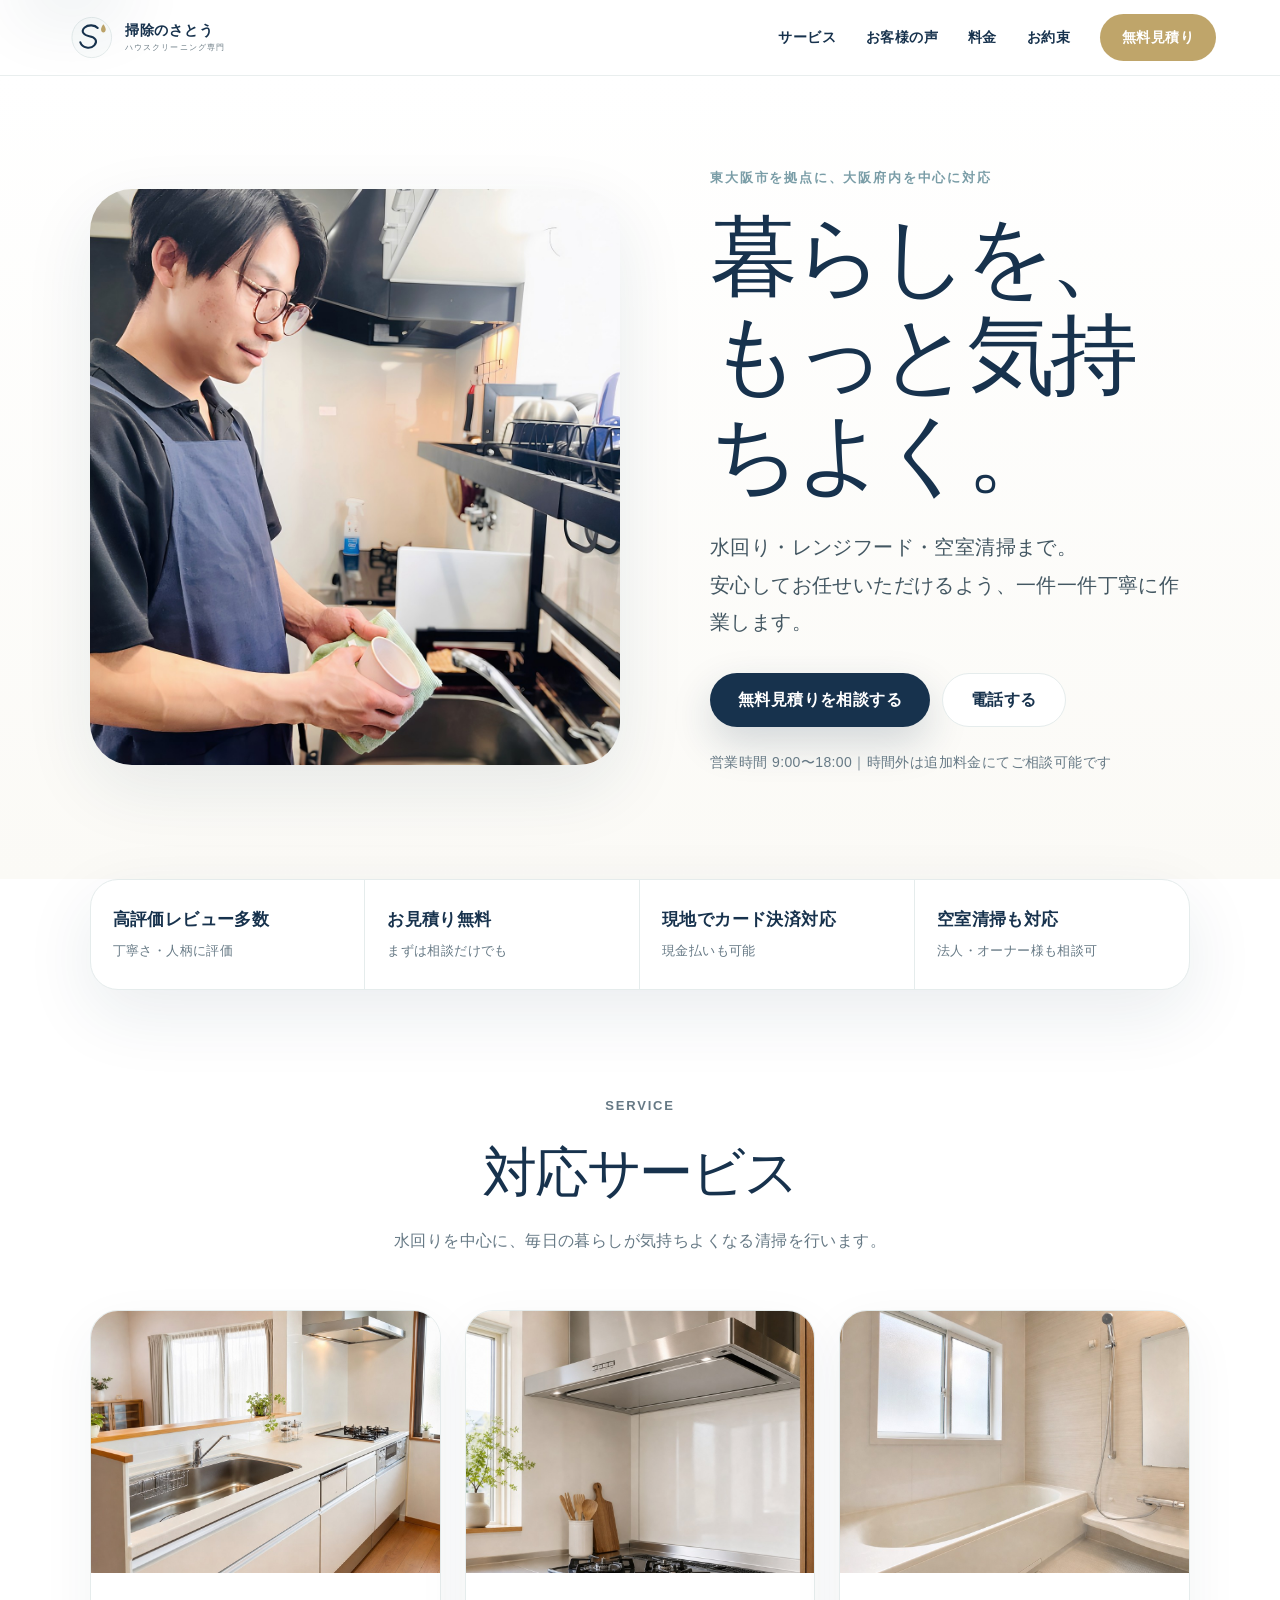
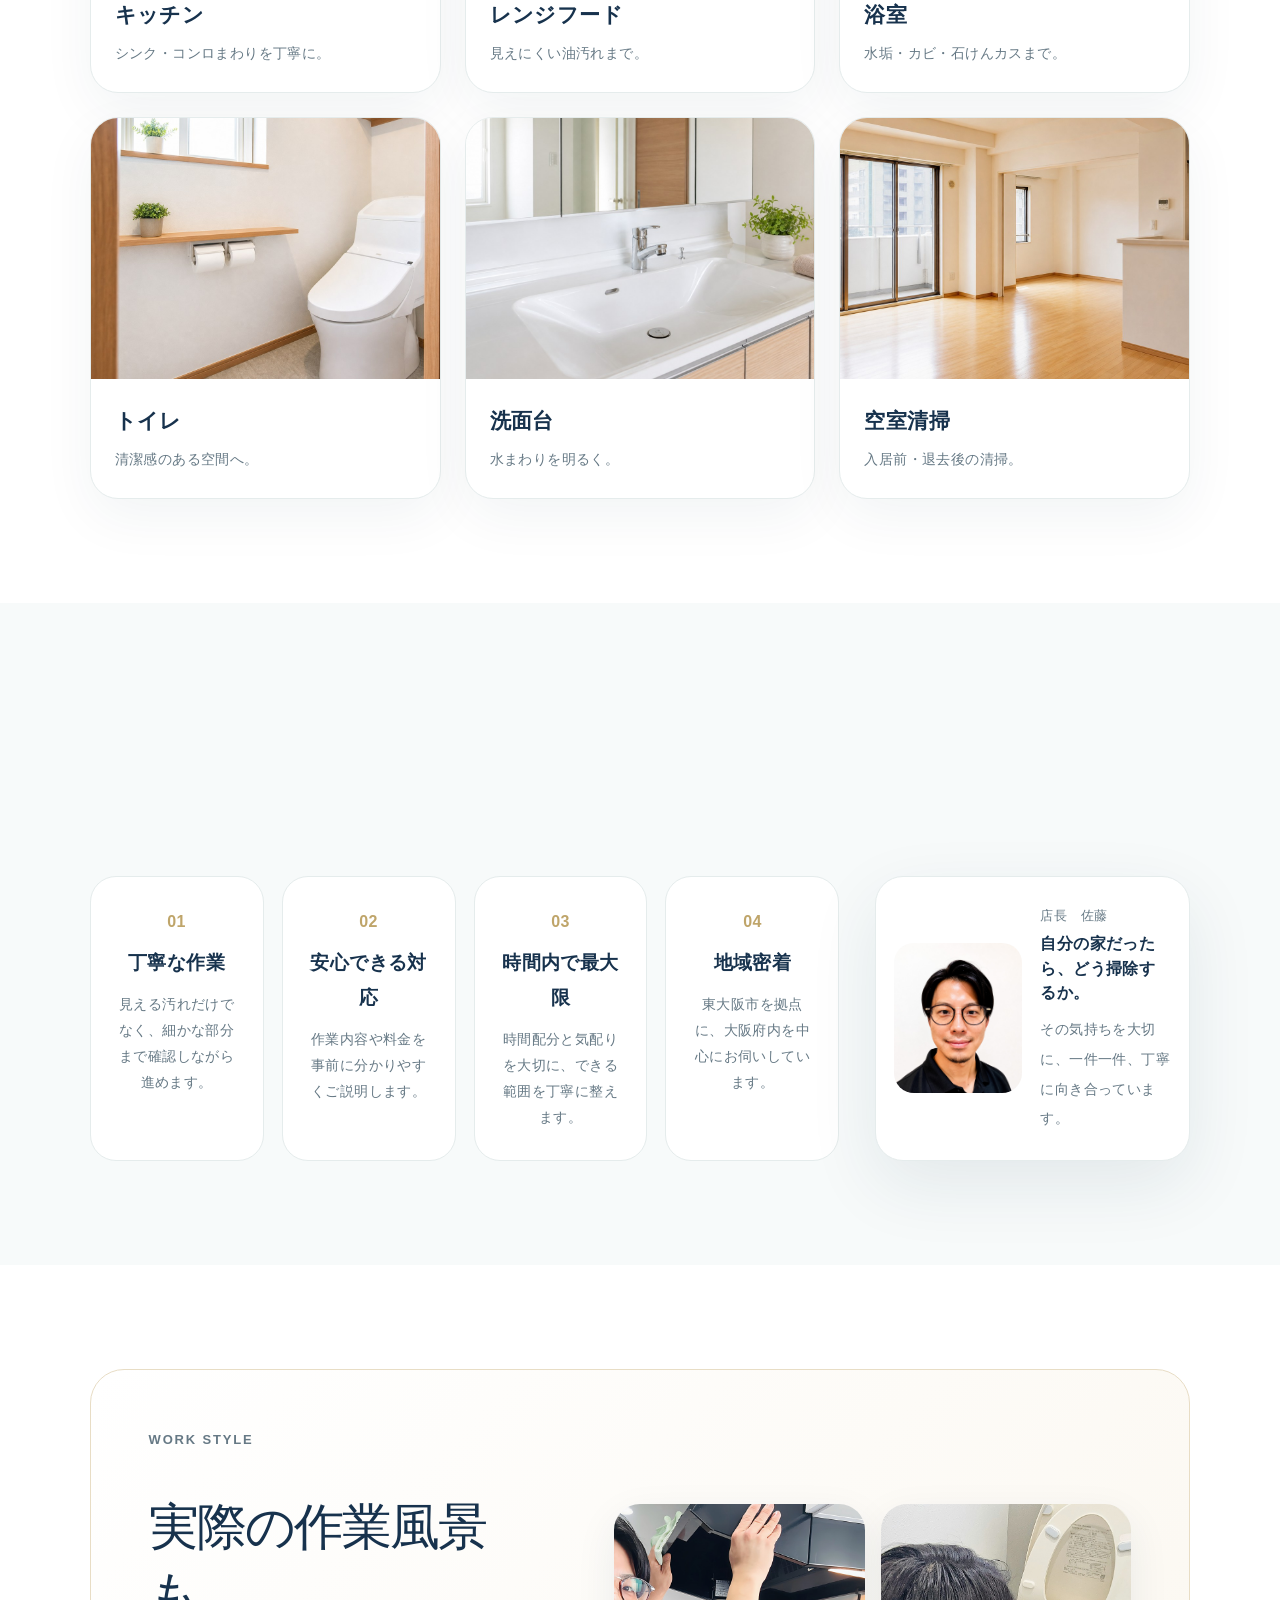
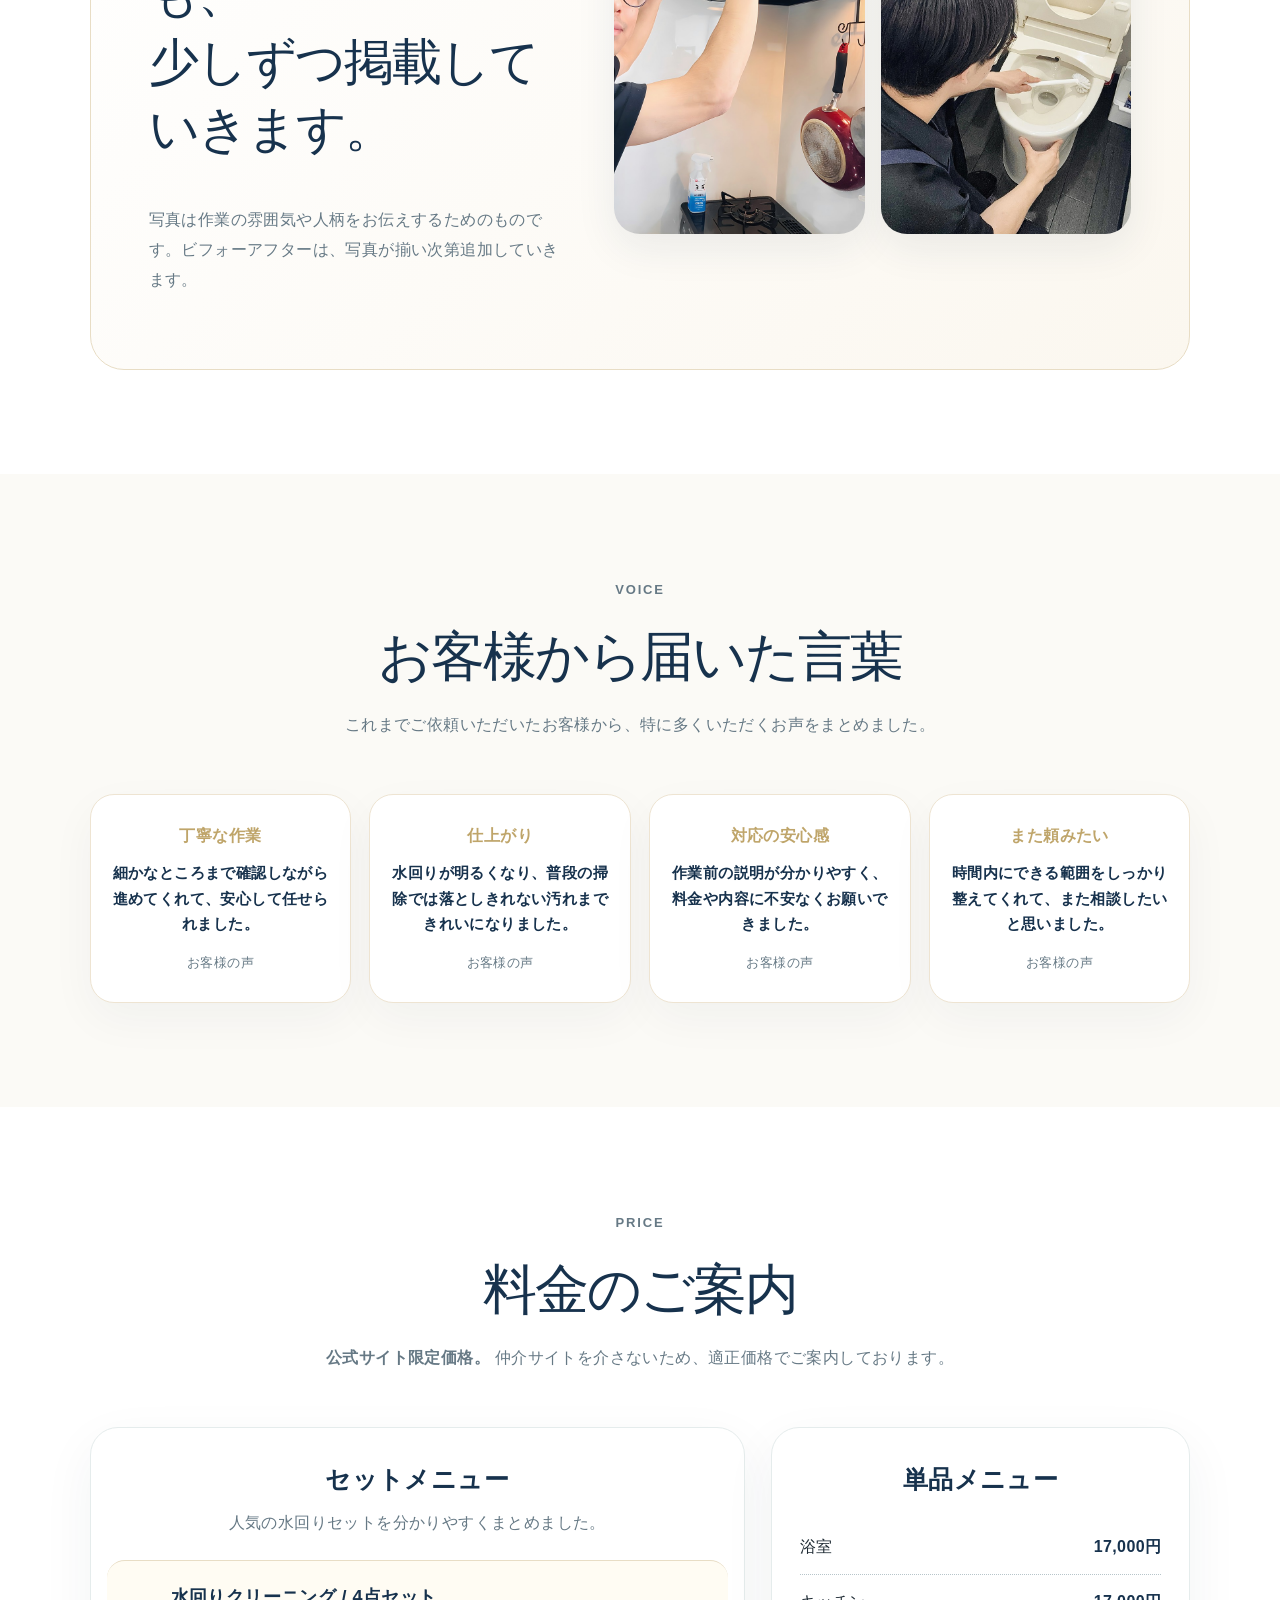
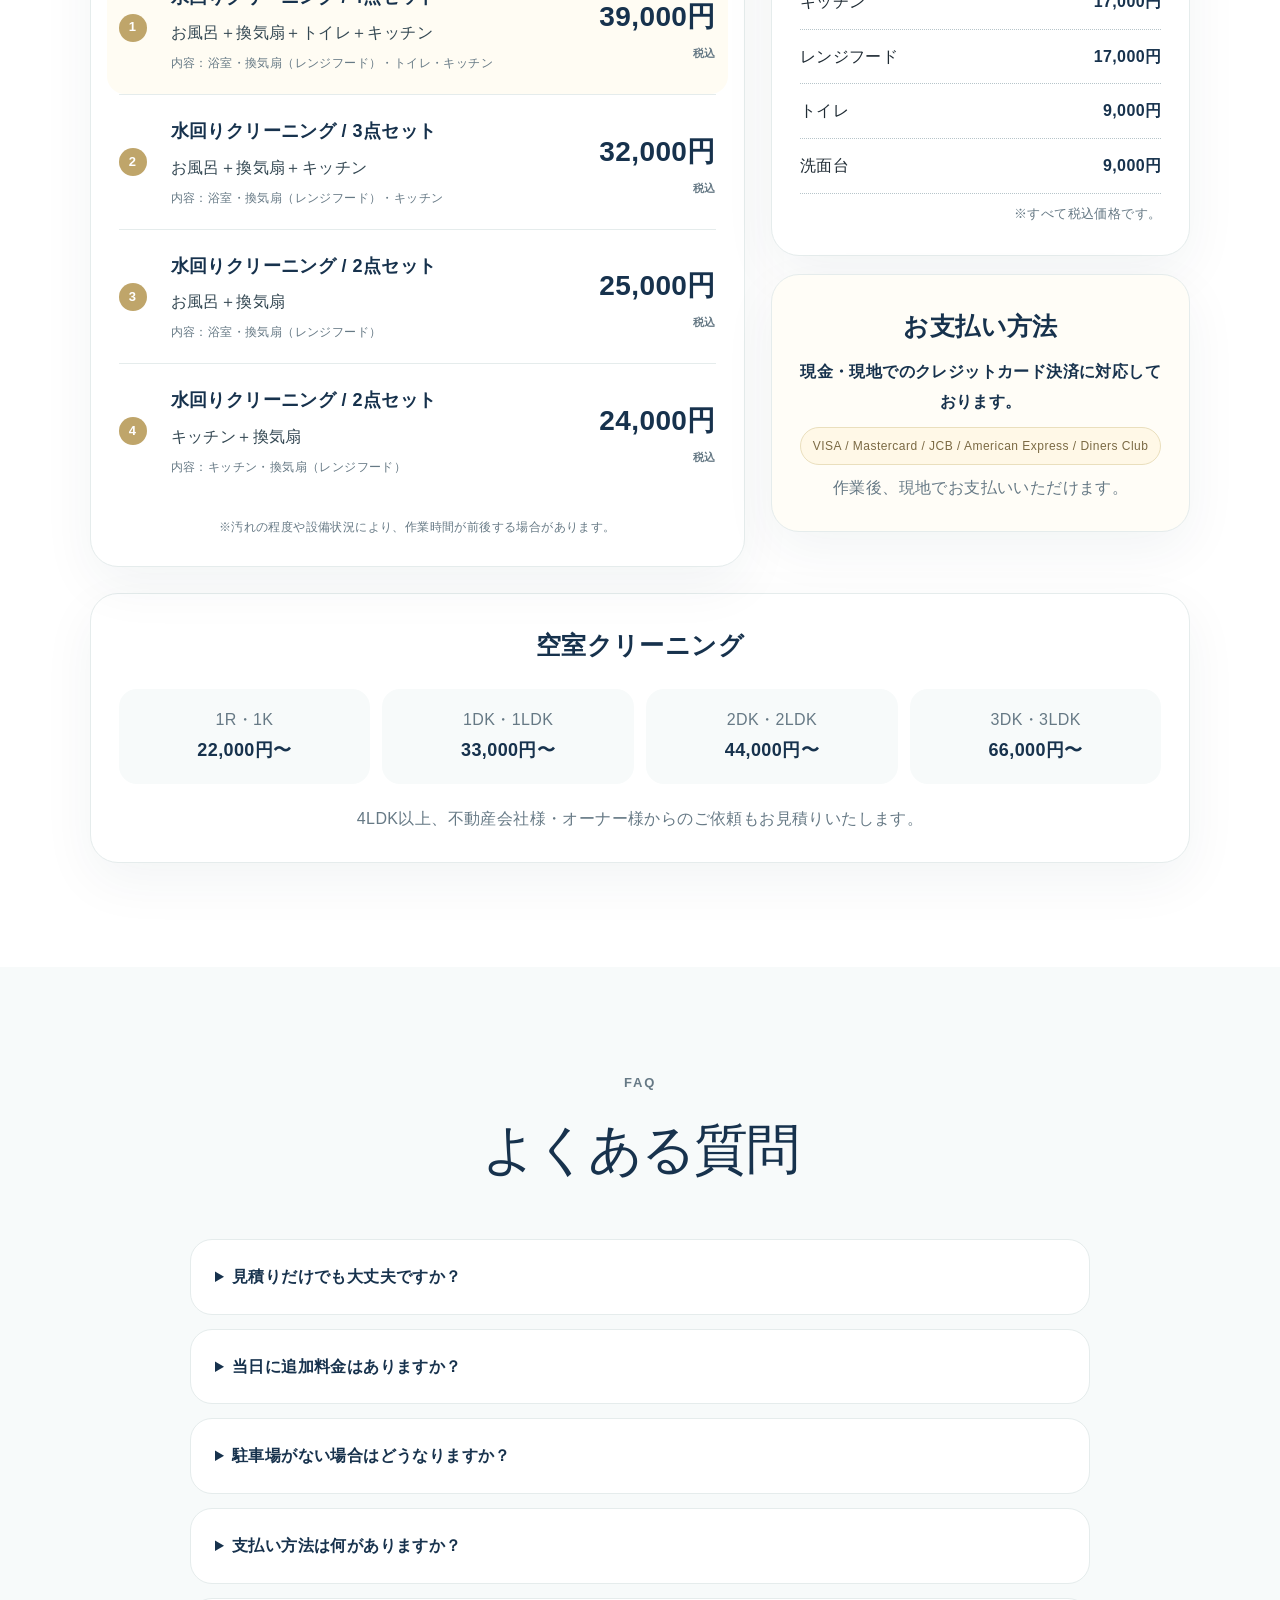
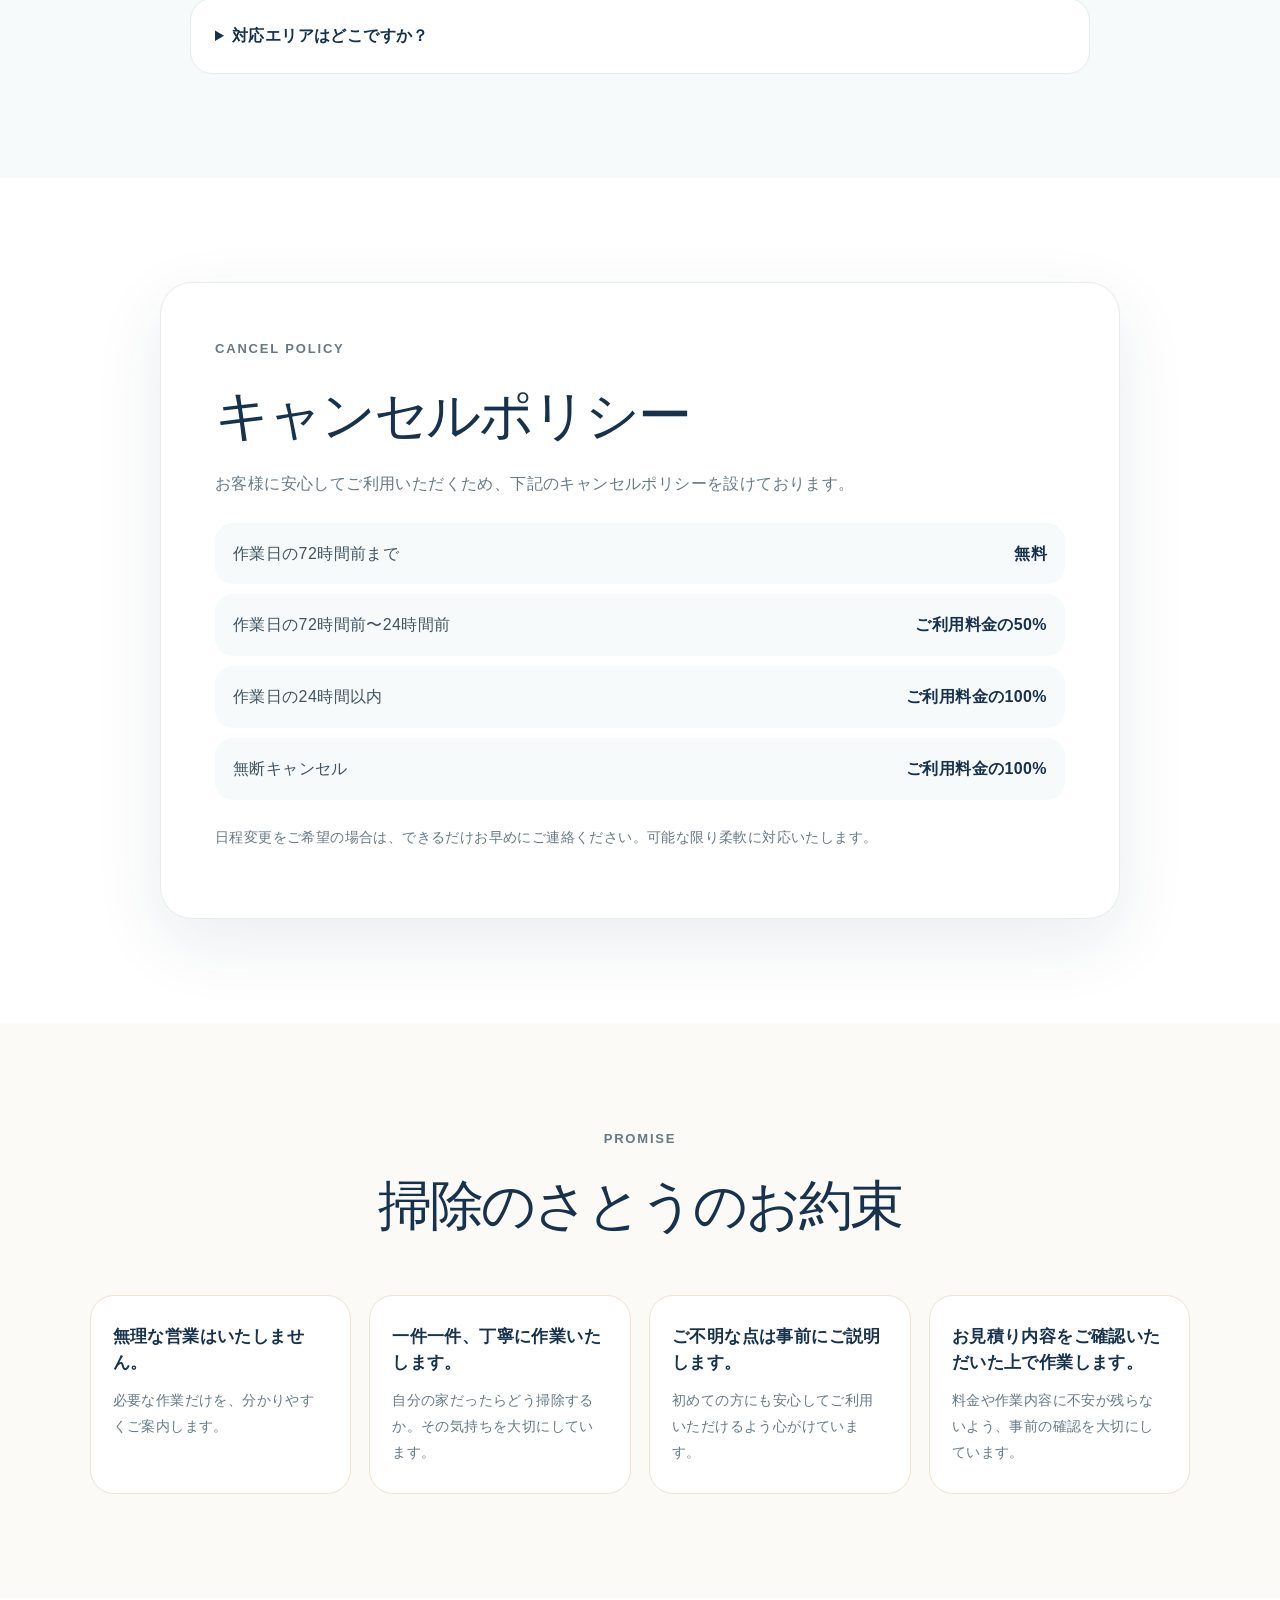
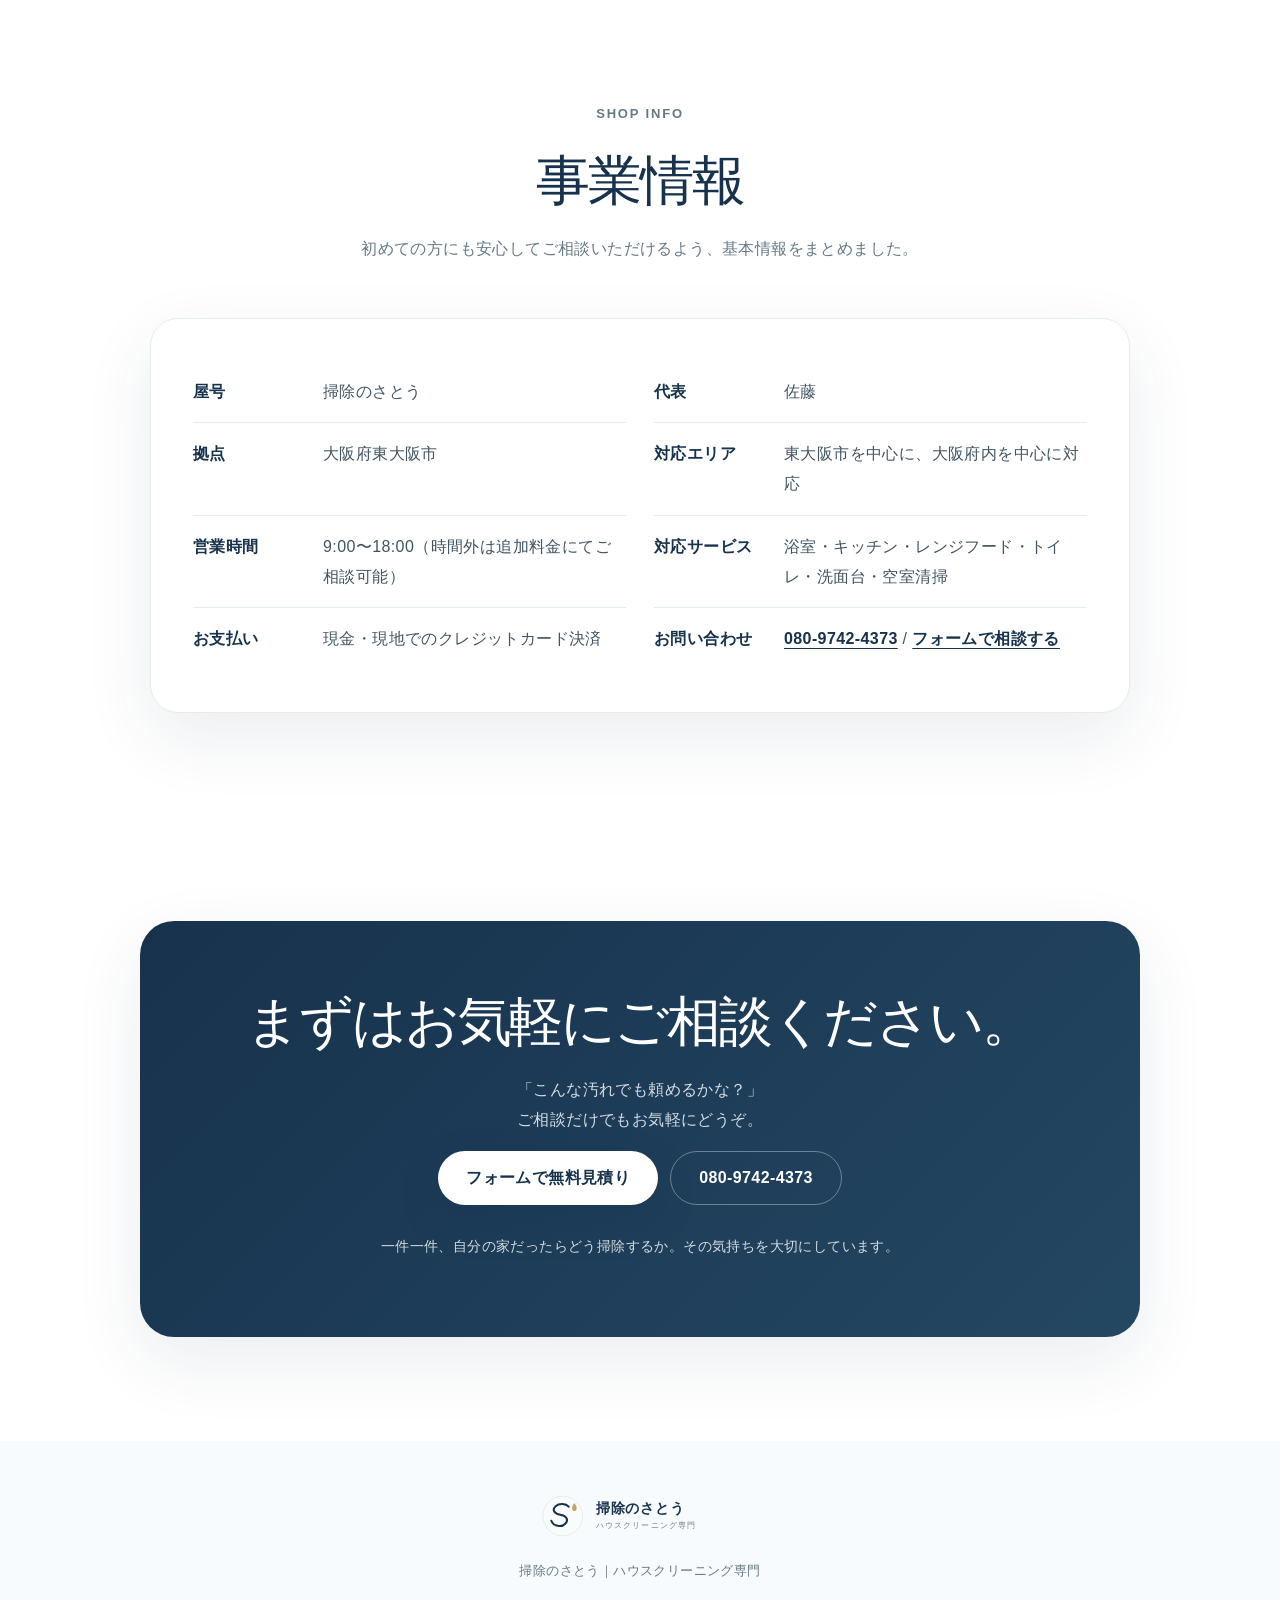
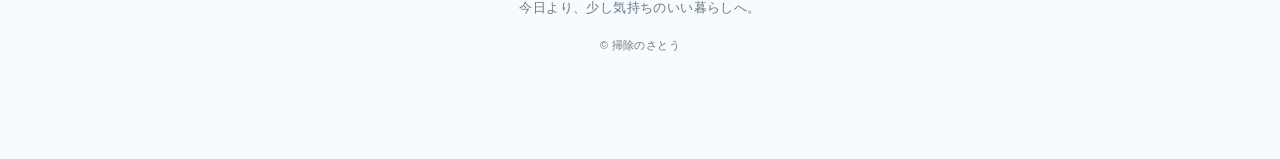
==== index.html @ 5bc08c12 "Add files via upload" ====
<!doctype html>
<html class="no-js" lang="ja">
<head>
  <meta charset="utf-8">
  <meta name="viewport" content="width=device-width, initial-scale=1, viewport-fit=cover">
  <title>掃除のさとう｜東大阪市のハウスクリーニング専門</title>
  <meta name="description" content="東大阪市を拠点に大阪府内を中心に対応するハウスクリーニング専門店。浴室・キッチン・レンジフード・トイレ・空室清掃。公式サイト限定価格、クレジットカード決済対応。">
  <meta name="theme-color" content="#17324D">
  <meta property="og:type" content="website">
  <meta property="og:locale" content="ja_JP">
  <meta property="og:site_name" content="掃除のさとう">
  <meta property="og:title" content="掃除のさとう｜東大阪市のハウスクリーニング専門">
  <meta property="og:description" content="東大阪市を拠点に、大阪府内を中心に対応。水回り・レンジフード・空室清掃まで丁寧に作業します。">
  <meta property="og:url" content="https://norisatou0-deep.github.io/souji-no-sato/">
  <meta property="og:image" content="https://norisatou0-deep.github.io/souji-no-sato/assets/hero-cup.jpeg">
  <meta name="twitter:card" content="summary_large_image">
  <link rel="canonical" href="https://norisatou0-deep.github.io/souji-no-sato/">
  <link rel="icon" href="assets/logo.svg" type="image/svg+xml">
  <link rel="stylesheet" href="style.css?v=20260702-mobile-price">
  <script>
    document.documentElement.classList.remove('no-js');
    document.documentElement.classList.add('js');
  </script>
  <script type="application/ld+json">
    {
      "@context": "https://schema.org",
      "@type": "LocalBusiness",
      "name": "掃除のさとう",
      "description": "東大阪市を拠点に大阪府内を中心に対応するハウスクリーニング専門店。",
      "url": "https://norisatou0-deep.github.io/souji-no-sato/",
      "image": "https://norisatou0-deep.github.io/souji-no-sato/assets/hero-cup.jpeg",
      "telephone": "+81-80-9742-4373",
      "email": "norisatou0@gmail.com",
      "areaServed": ["東大阪市", "大阪府"],
      "openingHours": "Mo-Su 09:00-18:00",
      "priceRange": "¥¥"
    }
  </script>
</head>
<body>
<a class="skip-link" href="#top">本文へ移動</a>
<header class="site-header">
  <a class="brand" href="#top"><img src="assets/logo.svg" alt="掃除のさとう"></a>
  <button class="menu-button" type="button" aria-label="メニューを開く" aria-controls="site-nav" aria-expanded="false"><span aria-hidden="true"></span><span aria-hidden="true"></span></button>
  <nav class="nav" id="site-nav" aria-label="サイト内メニュー">
    <a href="#service">サービス</a>
    <a href="#voice">お客様の声</a>
    <a href="#price">料金</a>
    <a href="#promise">お約束</a>
    <a class="nav-cta" href="https://forms.gle/PF4ynjadxf1Uwvu38" target="_blank" rel="noopener noreferrer">無料見積り</a>
  </nav>
</header>

<main id="top">
<section class="hero">
  <div class="hero-photo reveal">
    <img src="assets/hero-cup.jpeg" alt="キッチンでコップを拭いている作業風景" width="1800" height="1350">
  </div>
  <div class="hero-copy reveal">
    <p class="eyebrow">東大阪市を拠点に、大阪府内を中心に対応</p>
    <h1>暮らしを、<br>もっと気持ちよく。</h1>
    <p class="lead">水回り・レンジフード・空室清掃まで。<br>安心してお任せいただけるよう、一件一件丁寧に作業します。</p>
    <div class="actions">
      <a class="button primary" href="https://forms.gle/PF4ynjadxf1Uwvu38" target="_blank" rel="noopener noreferrer">無料見積りを相談する</a>
      <a class="button secondary" href="tel:08097424373">電話する</a>
    </div>
    <p class="small-note">営業時間 9:00〜18:00｜時間外は追加料金にてご相談可能です</p>
  </div>
</section>

<section class="trust-strip reveal">
  <div><strong>高評価レビュー多数</strong><span>丁寧さ・人柄に評価</span></div>
  <div><strong>お見積り無料</strong><span>まずは相談だけでも</span></div>
  <div><strong>現地でカード決済対応</strong><span>現金払いも可能</span></div>
  <div><strong>空室清掃も対応</strong><span>法人・オーナー様も相談可</span></div>
</section>

<section class="section service" id="service">
  <div class="section-heading reveal">
    <p class="eyebrow">SERVICE</p>
    <h2>対応サービス</h2>
    <p>水回りを中心に、毎日の暮らしが気持ちよくなる清掃を行います。</p>
  </div>
  <div class="service-grid">
    <article class="service-card reveal"><img src="assets/service-kitchen-clean-v3.jpg" alt="キッチンクリーニング" width="1200" height="800" loading="lazy"><div><h3>キッチン</h3><p>シンク・コンロまわりを丁寧に。</p></div></article>
    <article class="service-card reveal"><img src="assets/service-hood-clean-v3.jpg" alt="レンジフードクリーニング" width="1200" height="800" loading="lazy"><div><h3>レンジフード</h3><p>見えにくい油汚れまで。</p></div></article>
    <article class="service-card reveal"><img src="assets/service-bath-clean-v3.jpg" alt="浴室クリーニング" width="1200" height="800" loading="lazy"><div><h3>浴室</h3><p>水垢・カビ・石けんカスまで。</p></div></article>
    <article class="service-card reveal"><img src="assets/service-toilet-clean-v3.jpg" alt="トイレクリーニング" width="1200" height="800" loading="lazy"><div><h3>トイレ</h3><p>清潔感のある空間へ。</p></div></article>
    <article class="service-card reveal"><img src="assets/service-wash-clean-v3.jpg" alt="洗面台クリーニング" width="1200" height="800" loading="lazy"><div><h3>洗面台</h3><p>水まわりを明るく。</p></div></article>
    <article class="service-card reveal"><img src="assets/service-vacant-clean-v3.jpg" alt="空室クリーニング" width="1200" height="800" loading="lazy"><div><h3>空室清掃</h3><p>入居前・退去後の清掃。</p></div></article>
  </div>
</section>

<section class="section reason" id="reason">
  <div class="section-heading reveal">
    <p class="eyebrow">REASON</p>
    <h2>選ばれる理由</h2>
  </div>
  <div class="reason-layout">
    <div class="reason-grid">
      <article class="reveal"><span>01</span><h3>丁寧な作業</h3><p>見える汚れだけでなく、細かな部分まで確認しながら進めます。</p></article>
      <article class="reveal"><span>02</span><h3>安心できる対応</h3><p>作業内容や料金を事前に分かりやすくご説明します。</p></article>
      <article class="reveal"><span>03</span><h3>時間内で最大限</h3><p>時間配分と気配りを大切に、できる範囲を丁寧に整えます。</p></article>
      <article class="reveal"><span>04</span><h3>地域密着</h3><p>東大阪市を拠点に、大阪府内を中心にお伺いしています。</p></article>
    </div>
    <aside class="manager reveal">
      <img src="assets/manager-final-white-v1.jpg" alt="店長 佐藤" width="1200" height="1560" loading="lazy">
      <div>
        <p>店長　佐藤</p>
        <strong>自分の家だったら、どう掃除するか。</strong>
        <span>その気持ちを大切に、一件一件、丁寧に向き合っています。</span>
      </div>
    </aside>
  </div>
</section>

<section class="section proof">
  <div class="proof-inner reveal">
    <div>
      <p class="eyebrow">WORK STYLE</p>
      <h2>実際の作業風景も、<br>少しずつ掲載していきます。</h2>
      <p>写真は作業の雰囲気や人柄をお伝えするためのものです。ビフォーアフターは、写真が揃い次第追加していきます。</p>
    </div>
    <div class="proof-photos">
      <img src="assets/work-hood.jpeg" alt="レンジフードの作業風景" width="1333" height="1000" loading="lazy">
      <img src="assets/work-toilet.jpeg" alt="トイレの作業風景" width="1333" height="1000" loading="lazy">
    </div>
  </div>
</section>

<section class="section voice" id="voice">
  <div class="section-heading reveal">
    <p class="eyebrow">VOICE</p>
    <h2>お客様から届いた言葉</h2>
    <p>これまでご依頼いただいたお客様から、特に多くいただくお声をまとめました。</p>
  </div>
  <div class="voice-grid">
    <blockquote class="reveal"><span>丁寧な作業</span><strong>細かなところまで確認しながら進めてくれて、安心して任せられました。</strong><small>お客様の声</small></blockquote>
    <blockquote class="reveal"><span>仕上がり</span><strong>水回りが明るくなり、普段の掃除では落としきれない汚れまできれいになりました。</strong><small>お客様の声</small></blockquote>
    <blockquote class="reveal"><span>対応の安心感</span><strong>作業前の説明が分かりやすく、料金や内容に不安なくお願いできました。</strong><small>お客様の声</small></blockquote>
    <blockquote class="reveal"><span>また頼みたい</span><strong>時間内にできる範囲をしっかり整えてくれて、また相談したいと思いました。</strong><small>お客様の声</small></blockquote>
  </div>
</section>

<section class="section price" id="price">
  <div class="section-heading reveal">
    <p class="eyebrow">PRICE</p>
    <h2>料金のご案内</h2>
    <p><strong>公式サイト限定価格。</strong> 仲介サイトを介さないため、適正価格でご案内しております。</p>
  </div>

  <div class="price-columns">
    <div class="set-menu reveal">
      <h3>セットメニュー</h3>
      <p class="sub">人気の水回りセットを分かりやすくまとめました。</p>

      <div class="set-row popular">
        <div class="rank">1</div>
        <div class="set-main">
          <h4>水回りクリーニング / 4点セット</h4>
          <p>お風呂＋換気扇＋トイレ＋キッチン</p>
          <small>内容：浴室・換気扇（レンジフード）・トイレ・キッチン</small>
        </div>
        <strong>39,000円<span>税込</span></strong>
      </div>

      <div class="set-row">
        <div class="rank">2</div>
        <div class="set-main">
          <h4>水回りクリーニング / 3点セット</h4>
          <p>お風呂＋換気扇＋キッチン</p>
          <small>内容：浴室・換気扇（レンジフード）・キッチン</small>
        </div>
        <strong>32,000円<span>税込</span></strong>
      </div>

      <div class="set-row">
        <div class="rank">3</div>
        <div class="set-main">
          <h4>水回りクリーニング / 2点セット</h4>
          <p>お風呂＋換気扇</p>
          <small>内容：浴室・換気扇（レンジフード）</small>
        </div>
        <strong>25,000円<span>税込</span></strong>
      </div>

      <div class="set-row">
        <div class="rank">4</div>
        <div class="set-main">
          <h4>水回りクリーニング / 2点セット</h4>
          <p>キッチン＋換気扇</p>
          <small>内容：キッチン・換気扇（レンジフード）</small>
        </div>
        <strong>24,000円<span>税込</span></strong>
      </div>
      <p class="caution">※汚れの程度や設備状況により、作業時間が前後する場合があります。</p>
    </div>

    <aside class="side-price reveal">
      <div class="single-menu">
        <h3>単品メニュー</h3>
        <dl>
          <div><dt>浴室</dt><dd>17,000円</dd></div>
          <div><dt>キッチン</dt><dd>17,000円</dd></div>
          <div><dt>レンジフード</dt><dd>17,000円</dd></div>
          <div><dt>トイレ</dt><dd>9,000円</dd></div>
          <div><dt>洗面台</dt><dd>9,000円</dd></div>
        </dl>
        <small>※すべて税込価格です。</small>
      </div>
      <div class="payment">
        <h3>お支払い方法</h3>
        <p><strong>現金・現地でのクレジットカード決済に対応しております。</strong></p>
        <p class="card-brands">VISA / Mastercard / JCB / American Express / Diners Club</p>
        <p>作業後、現地でお支払いいただけます。</p>
      </div>
    </aside>
  </div>

  <div class="vacant reveal">
    <h3>空室クリーニング</h3>
    <div>
      <span>1R・1K <strong>22,000円〜</strong></span>
      <span>1DK・1LDK <strong>33,000円〜</strong></span>
      <span>2DK・2LDK <strong>44,000円〜</strong></span>
      <span>3DK・3LDK <strong>66,000円〜</strong></span>
    </div>
    <p>4LDK以上、不動産会社様・オーナー様からのご依頼もお見積りいたします。</p>
  </div>
</section>

<section class="section faq">
  <div class="section-heading reveal">
    <p class="eyebrow">FAQ</p>
    <h2>よくある質問</h2>
  </div>
  <div class="faq-list reveal">
    <details><summary>見積りだけでも大丈夫ですか？</summary><p>はい。ご相談だけでも大丈夫です。内容を確認し、無料でお見積りいたします。</p></details>
    <details><summary>当日に追加料金はありますか？</summary><p>お見積り内容をご確認いただいた上で作業いたします。追加作業をご希望の場合は、事前に料金をご案内します。</p></details>
    <details><summary>駐車場がない場合はどうなりますか？</summary><p>近隣のコインパーキングを利用する場合があります。駐車場代が必要な場合は事前にご相談いたします。</p></details>
    <details><summary>支払い方法は何がありますか？</summary><p>現金・現地でのクレジットカード決済に対応しています。作業後、現地でお支払いいただけます。</p></details>
    <details><summary>対応エリアはどこですか？</summary><p>東大阪市を拠点に、大阪府内を中心にお伺いしています。</p></details>
  </div>
</section>

<section class="section policy">
  <div class="policy-card reveal">
    <p class="eyebrow">CANCEL POLICY</p>
    <h2>キャンセルポリシー</h2>
    <p>お客様に安心してご利用いただくため、下記のキャンセルポリシーを設けております。</p>
    <div class="policy-table">
      <div><span>作業日の72時間前まで</span><strong>無料</strong></div>
      <div><span>作業日の72時間前〜24時間前</span><strong>ご利用料金の50%</strong></div>
      <div><span>作業日の24時間以内</span><strong>ご利用料金の100%</strong></div>
      <div><span>無断キャンセル</span><strong>ご利用料金の100%</strong></div>
    </div>
    <p class="policy-note">日程変更をご希望の場合は、できるだけお早めにご連絡ください。可能な限り柔軟に対応いたします。</p>
  </div>
</section>

<section class="section promise" id="promise">
  <div class="section-heading reveal">
    <p class="eyebrow">PROMISE</p>
    <h2>掃除のさとうのお約束</h2>
  </div>
  <div class="promise-grid">
    <article class="reveal"><h3>無理な営業はいたしません。</h3><p>必要な作業だけを、分かりやすくご案内します。</p></article>
    <article class="reveal"><h3>一件一件、丁寧に作業いたします。</h3><p>自分の家だったらどう掃除するか。その気持ちを大切にしています。</p></article>
    <article class="reveal"><h3>ご不明な点は事前にご説明します。</h3><p>初めての方にも安心してご利用いただけるよう心がけています。</p></article>
    <article class="reveal"><h3>お見積り内容をご確認いただいた上で作業します。</h3><p>料金や作業内容に不安が残らないよう、事前の確認を大切にしています。</p></article>
  </div>
</section>

<section class="section about" id="about">
  <div class="section-heading reveal">
    <p class="eyebrow">SHOP INFO</p>
    <h2>事業情報</h2>
    <p>初めての方にも安心してご相談いただけるよう、基本情報をまとめました。</p>
  </div>
  <div class="info-card reveal">
    <dl>
      <div><dt>屋号</dt><dd>掃除のさとう</dd></div>
      <div><dt>代表</dt><dd>佐藤</dd></div>
      <div><dt>拠点</dt><dd>大阪府東大阪市</dd></div>
      <div><dt>対応エリア</dt><dd>東大阪市を中心に、大阪府内を中心に対応</dd></div>
      <div><dt>営業時間</dt><dd>9:00〜18:00（時間外は追加料金にてご相談可能）</dd></div>
      <div><dt>対応サービス</dt><dd>浴室・キッチン・レンジフード・トイレ・洗面台・空室清掃</dd></div>
      <div><dt>お支払い</dt><dd>現金・現地でのクレジットカード決済</dd></div>
      <div><dt>お問い合わせ</dt><dd><a href="tel:08097424373">080-9742-4373</a> / <a href="https://forms.gle/PF4ynjadxf1Uwvu38" target="_blank" rel="noopener noreferrer">フォームで相談する</a></dd></div>
    </dl>
  </div>
</section>

<section class="section contact" id="contact">
  <div class="contact-card reveal">
    <h2>まずはお気軽にご相談ください。</h2>
    <p>「こんな汚れでも頼めるかな？」<br>ご相談だけでもお気軽にどうぞ。</p>
    <div class="actions center">
      <a class="button primary light" href="https://forms.gle/PF4ynjadxf1Uwvu38" target="_blank" rel="noopener noreferrer">フォームで無料見積り</a>
      <a class="button secondary dark" href="tel:08097424373">080-9742-4373</a>
    </div>
    <p class="footer-message">一件一件、自分の家だったらどう掃除するか。その気持ちを大切にしています。</p>
  </div>
</section>
</main>

<footer>
  <img src="assets/logo.svg" alt="掃除のさとう">
  <p>掃除のさとう｜ハウスクリーニング専門</p>
  <p>今日より、少し気持ちのいい暮らしへ。</p>
  <small>© 掃除のさとう</small>
</footer>

<div class="fixed-cta">
  <a href="tel:08097424373" aria-label="掃除のさとうへ電話する">電話</a>
  <a href="https://forms.gle/PF4ynjadxf1Uwvu38" target="_blank" rel="noopener noreferrer" aria-label="掃除のさとうへ無料見積りを相談する">無料見積り</a>
</div>
<script src="script.js"></script>
</body>
</html>
---- style.css ----
@charset "UTF-8";
:root{--navy:#17324D;--gold:#BFA56A;--cream:#FBFAF6;--soft:#F7FAFA;--ink:#1f2b34;--muted:#667985;--line:#E5ECEC;--shadow:0 24px 70px rgba(23,50,77,.09)}
*{box-sizing:border-box}html{scroll-behavior:smooth;overflow-x:hidden}body{margin:0;font-family:-apple-system,BlinkMacSystemFont,"Hiragino Sans","Noto Sans JP","Yu Gothic",sans-serif;color:var(--ink);line-height:1.86;letter-spacing:.025em;background:#fff;overflow-x:hidden}img{display:block;max-width:100%;height:auto}a{text-decoration:none;color:inherit}a:focus-visible,button:focus-visible,summary:focus-visible{outline:3px solid rgba(191,165,106,.55);outline-offset:4px}.skip-link{position:fixed;left:14px;top:14px;z-index:100;transform:translateY(-140%);background:#fff;color:var(--navy);border:1px solid var(--line);border-radius:999px;padding:10px 16px;font-weight:800;box-shadow:var(--shadow)}.skip-link:focus{transform:none}
.site-header{height:76px;position:sticky;top:0;z-index:50;display:flex;align-items:center;justify-content:space-between;padding:0 clamp(18px,5vw,76px);background:rgba(255,255,255,.88);backdrop-filter:blur(20px);border-bottom:1px solid rgba(229,236,236,.85)}.brand img{width:210px}.nav{display:flex;align-items:center;gap:30px;font-weight:650;font-size:14px;color:var(--navy)}.nav-cta{padding:10px 22px;border-radius:999px;background:var(--gold);color:#fff}.menu-button{display:none}
.hero{display:grid;grid-template-columns:1.05fr .95fr;align-items:center;gap:clamp(46px,7vw,104px);padding:clamp(44px,7vw,94px) clamp(24px,7vw,112px);background:linear-gradient(180deg,#fff 0%,var(--cream) 100%)}.hero-photo img{width:100%;height:min(650px,64vh);object-fit:cover;object-position:center center;border-radius:42px;box-shadow:var(--shadow)}.eyebrow{margin:0 0 18px;color:#7A9DA7;font-weight:800;font-size:13px;letter-spacing:.14em;text-transform:uppercase}h1{margin:0 0 26px;color:var(--navy);font-size:clamp(48px,7vw,88px);font-weight:530;line-height:1.12;letter-spacing:-.05em}.lead{margin:0 0 32px;color:#435762;font-size:clamp(16px,1.8vw,20px)}.actions{display:flex;gap:12px;flex-wrap:wrap}.button{min-height:54px;padding:0 28px;border-radius:999px;display:inline-flex;align-items:center;justify-content:center;font-weight:800;transition:.22s}.button:hover{transform:translateY(-2px)}.primary{background:var(--navy);color:#fff;box-shadow:0 16px 40px rgba(23,50,77,.18)}.secondary{background:#fff;color:var(--navy);border:1px solid var(--line)}.small-note{font-size:14px;color:var(--muted);margin-top:22px}
.trust-strip{margin:0 clamp(24px,7vw,112px);transform:translateY(-24px);display:grid;grid-template-columns:repeat(4,1fr);background:#fff;border:1px solid var(--line);border-radius:28px;overflow:hidden;box-shadow:var(--shadow)}.trust-strip div{padding:24px 22px;border-right:1px solid var(--line)}.trust-strip div:last-child{border-right:0}.trust-strip strong{display:block;color:var(--navy);font-size:17px}.trust-strip span{color:var(--muted);font-size:13px}
.section{padding:104px clamp(24px,7vw,112px)}.section-heading{text-align:center;max-width:760px;margin:0 auto 54px}.section-heading h2,.contact-card h2,.policy-card h2{margin:0 0 18px;color:var(--navy);font-size:clamp(32px,4.2vw,54px);font-weight:540;line-height:1.34;letter-spacing:-.04em}.section-heading p{color:var(--muted)}
.service-grid{display:grid;grid-template-columns:repeat(3,1fr);gap:24px}.service-card{background:#fff;border:1px solid var(--line);border-radius:28px;overflow:hidden;box-shadow:0 18px 54px rgba(23,50,77,.055)}.service-card{transition:transform .22s ease,box-shadow .22s ease}.service-card:hover{transform:translateY(-6px);box-shadow:0 24px 64px rgba(23,50,77,.09)}.service-card img{width:100%;aspect-ratio:4/3;object-fit:cover;object-position:center;display:block;background:#f7fafa}.service-card div{padding:22px 24px 26px}.service-card h3{margin:0 0 6px;color:var(--navy);font-size:21px}.service-card p{color:var(--muted);font-size:14px;margin:0}
.reason{background:var(--soft)}.reason-layout{display:grid;grid-template-columns:1fr .42fr;gap:36px;align-items:stretch}.reason-grid{display:grid;grid-template-columns:repeat(4,1fr);gap:18px}.reason-grid article{padding:30px 22px;background:#fff;border:1px solid var(--line);border-radius:26px;text-align:center}.reason-grid span{color:var(--gold);font-weight:900}.reason-grid h3{margin:10px 0;color:var(--navy)}.reason-grid p{font-size:14px;color:var(--muted);margin:0}.manager{background:#fff;border:1px solid var(--line);border-radius:28px;padding:18px;display:grid;grid-template-columns:128px 1fr;gap:18px;align-items:center;box-shadow:var(--shadow)}.manager img{width:128px;height:150px;object-fit:cover;object-position:center 22%;border-radius:20px}.manager p{margin:0;color:var(--muted);font-size:13px}.manager strong{display:block;color:var(--navy);margin:4px 0 8px;line-height:1.55}.manager span{color:var(--muted);font-size:14px}
.proof-inner{display:grid;grid-template-columns:.9fr 1.1fr;gap:42px;align-items:center;background:linear-gradient(135deg,#fff,#FBF7EF);border:1px solid #E8DDC5;border-radius:34px;padding:clamp(28px,5vw,58px)}.proof h2{color:var(--navy);font-size:clamp(30px,4vw,50px);line-height:1.35;font-weight:540;letter-spacing:-.04em}.proof p{color:var(--muted)}.proof-photos{display:grid;grid-template-columns:1fr 1fr;gap:16px}.proof-photos img{height:330px;width:100%;object-fit:cover;border-radius:26px;box-shadow:0 14px 40px rgba(23,50,77,.08)}
.voice{background:var(--cream)}.voice-grid{display:grid;grid-template-columns:repeat(4,1fr);gap:18px}.voice blockquote{margin:0;padding:26px 22px;border:1px solid #EEE4D2;border-radius:24px;background:#fff;text-align:center;box-shadow:0 16px 46px rgba(23,50,77,.045)}.voice span{display:block;color:var(--gold);font-weight:900;margin-bottom:10px}.voice strong{display:block;color:var(--navy);font-size:15px;line-height:1.7}.voice small{display:block;color:var(--muted);margin-top:14px}
.price{background:#fff}.price-columns{display:grid;grid-template-columns:1.25fr .75fr;gap:26px;align-items:start}.set-menu,.single-menu,.payment,.vacant{background:#fff;border:1px solid var(--line);border-radius:28px;box-shadow:0 18px 54px rgba(23,50,77,.055)}.set-menu{padding:28px}.set-menu h3,.single-menu h3,.payment h3,.vacant h3{margin:0;color:var(--navy);font-size:25px;text-align:center}.sub{text-align:center;color:var(--muted);margin:6px 0 22px}.set-row{display:grid;grid-template-columns:34px 1fr auto;gap:18px;align-items:center;padding:20px 0;border-top:1px solid var(--line)}.set-row.popular{background:#FFFCF3;margin:0 -12px;padding:20px 12px;border-radius:18px;border-top:1px solid #E8DDC5}.rank{width:28px;height:28px;border-radius:50%;display:grid;place-items:center;background:var(--gold);color:#fff;font-weight:800;font-size:13px}.set-main h4{margin:0 0 4px;color:var(--navy);font-size:18px}.set-main p{margin:0;color:#334752}.set-main small{display:block;color:var(--muted);font-size:12px;margin-top:4px}.set-row>strong{color:var(--navy);font-size:28px;white-space:nowrap}.set-row>strong span{display:block;font-size:11px;color:var(--muted);text-align:right}.caution{text-align:center;color:var(--muted);font-size:12px;margin:18px 0 0}.single-menu,.payment{padding:28px}.single-menu dl{margin:18px 0 8px}.single-menu dl div{display:flex;justify-content:space-between;padding:12px 0;border-bottom:1px dotted #B7C5CA}.single-menu dd{margin:0;color:var(--navy);font-weight:800}.single-menu small{display:block;text-align:right;color:var(--muted)}.payment{margin-top:18px;background:#fffdf7}.payment p{text-align:center;color:var(--muted);margin:8px 0 0}.payment strong{color:var(--navy)}.vacant{margin-top:26px;padding:28px}.vacant div{display:grid;grid-template-columns:repeat(4,1fr);gap:12px;margin:20px 0}.vacant span{background:var(--soft);border-radius:18px;padding:16px;text-align:center;color:var(--muted)}.vacant strong{display:block;color:var(--navy);font-size:18px}.vacant p{text-align:center;color:var(--muted);margin:0}
.faq{background:var(--soft)}.faq-list{max-width:900px;margin:auto;display:grid;gap:14px}details{background:#fff;border:1px solid var(--line);border-radius:22px;padding:22px 24px}summary{cursor:pointer;color:var(--navy);font-weight:750}.faq-list p{color:var(--muted);margin:12px 0 0}
.policy-card{max-width:960px;margin:auto;background:#fff;border:1px solid var(--line);border-radius:32px;padding:clamp(28px,5vw,54px);box-shadow:var(--shadow)}.policy-card p{color:var(--muted)}.policy-table{margin:24px 0;display:grid;gap:10px}.policy-table div{display:flex;justify-content:space-between;gap:14px;background:var(--soft);border-radius:18px;padding:16px 18px}.policy-table span{color:#405461}.policy-table strong{color:var(--navy);white-space:nowrap}.policy-note{font-size:14px}
.promise{background:var(--cream)}.promise-grid{display:grid;grid-template-columns:repeat(4,1fr);gap:18px}.promise-grid article{background:#fff;border:1px solid #EEE4D2;border-radius:24px;padding:28px 22px}.promise-grid h3{color:var(--navy);margin:0 0 10px;font-size:17px;line-height:1.55}.promise-grid p{color:var(--muted);font-size:14px;margin:0}
.about{background:#fff}.info-card{max-width:980px;margin:auto;background:#fff;border:1px solid var(--line);border-radius:28px;box-shadow:var(--shadow);padding:clamp(24px,4vw,42px)}.info-card dl{margin:0;display:grid;grid-template-columns:1fr 1fr;gap:0 28px}.info-card div{display:grid;grid-template-columns:112px 1fr;gap:18px;padding:16px 0;border-bottom:1px solid var(--line)}.info-card div:nth-last-child(-n+2){border-bottom:0}.info-card dt{color:var(--navy);font-weight:800}.info-card dd{margin:0;color:#405461}.info-card a{color:var(--navy);font-weight:750;text-decoration:underline;text-decoration-thickness:1px;text-underline-offset:4px}
.contact-card{max-width:1000px;margin:auto;text-align:center;background:linear-gradient(135deg,#17324D,#244762);border-radius:34px;padding:64px 24px;color:#fff;box-shadow:var(--shadow)}.contact-card h2{color:#fff}.contact-card p{color:rgba(255,255,255,.82)}.center{justify-content:center}.light{background:#fff;color:var(--navy)}.dark{background:transparent;color:#fff;border:1px solid rgba(255,255,255,.35)}.footer-message{margin-top:28px;font-size:14px}
footer{text-align:center;background:#F8FBFD;padding:48px 24px 102px;color:var(--muted);font-size:13px}footer img{width:210px;margin:0 auto 16px}.fixed-cta{display:none}.js .reveal{opacity:0;transform:translateY(22px);transition:.72s ease}.js .reveal.show,.no-js .reveal{opacity:1;transform:none}
@media(max-width:1100px){.reason-layout,.proof-inner{grid-template-columns:1fr}.reason-grid,.voice-grid,.promise-grid{grid-template-columns:repeat(2,1fr)}}
@media(max-width:760px){body{padding-bottom:calc(82px + env(safe-area-inset-bottom))}.site-header{height:70px;padding:0 18px}.brand img{width:min(178px,56vw)}.menu-button{display:grid;width:42px;height:42px;place-items:center;background:#fff;border:1px solid var(--line);border-radius:50%;padding:0}.menu-button span{width:18px;height:2px;background:var(--navy);margin:3px 0}.nav{display:none;position:fixed;left:14px;right:14px;top:78px;background:#fff;border:1px solid var(--line);border-radius:24px;box-shadow:var(--shadow);padding:12px;flex-direction:column;gap:0}.nav.open{display:flex}.nav a{padding:14px 16px}.hero{grid-template-columns:1fr;padding:30px 22px 62px}.hero-photo img{height:auto;aspect-ratio:4/3.1;border-radius:30px}h1{font-size:clamp(38px,11vw,43px);letter-spacing:-.035em}.lead br{display:none}.actions{display:grid;grid-template-columns:1fr}.button{width:100%;min-height:52px;padding:0 20px}.trust-strip{grid-template-columns:1fr;margin:0 22px;transform:none}.trust-strip div{border-right:0;border-bottom:1px solid var(--line)}.trust-strip div:last-child{border-bottom:0}.section{padding:82px 22px}.service-grid,.reason-grid,.voice-grid,.price-columns,.promise-grid{grid-template-columns:1fr}.manager{grid-template-columns:92px 1fr}.manager img{width:92px;height:112px}.proof-photos{grid-template-columns:1fr}.proof-photos img{height:230px}.set-row{grid-template-columns:30px 1fr}.set-row>strong{grid-column:2;font-size:25px}.set-row>strong span{text-align:left}.vacant div{grid-template-columns:1fr 1fr}.policy-table div{display:block}.policy-table strong{display:block;margin-top:4px}.info-card dl{grid-template-columns:1fr}.info-card div,.info-card div:nth-last-child(-n+2){grid-template-columns:1fr;gap:4px;border-bottom:1px solid var(--line)}.info-card div:last-child{border-bottom:0}.fixed-cta{display:grid;position:fixed;left:12px;right:12px;bottom:calc(12px + env(safe-area-inset-bottom));z-index:60;grid-template-columns:1fr 1.3fr;gap:8px;background:rgba(255,255,255,.9);backdrop-filter:blur(18px);border:1px solid var(--line);box-shadow:0 16px 44px rgba(23,50,77,.16);padding:8px;border-radius:20px}.fixed-cta a{min-height:46px;display:grid;place-items:center;border-radius:14px;font-weight:800}.fixed-cta a:first-child{background:#fff;color:var(--navy);border:1px solid var(--line)}.fixed-cta a:last-child{background:var(--navy);color:#fff}}
@media(max-width:380px){.section{padding-left:18px;padding-right:18px}.hero{padding-left:18px;padding-right:18px}.trust-strip{margin-left:18px;margin-right:18px}.vacant div{grid-template-columns:1fr}.contact-card{padding:50px 18px}.fixed-cta{left:8px;right:8px}}
@media(prefers-reduced-motion:reduce){html{scroll-behavior:auto}*,*::before,*::after{transition-duration:.01ms !important;animation-duration:.01ms !important;animation-iteration-count:1 !important}.js .reveal{opacity:1;transform:none}}

.card-brands{
  font-size:12px;
  letter-spacing:.04em;
  color:#7b6a44 !important;
  background:#fff8e7;
  border:1px solid #eadfbd;
  border-radius:999px;
  padding:8px 12px;
  display:block;
  width:max-content;
  max-width:100%;
  margin:10px auto 4px !important;
  text-align:center;
  white-space:normal;
  overflow-wrap:anywhere;
  line-height:1.7;
}

.contact-card > p{
  max-width:720px;
  margin-left:auto;
  margin-right:auto;
}
.contact-card > p br{
  display:block;
}
@media(max-width:760px){
  .contact-card > p{
    font-size:16px;
    line-height:1.8;
  }
  .price-columns,
  .set-menu,
  .single-menu,
  .payment,
  .vacant,
  .set-main{
    min-width:0;
    max-width:100%;
  }
  .price .section-heading{
    margin-bottom:38px;
  }
  .set-menu,
  .single-menu,
  .payment,
  .vacant{
    padding:22px 18px;
    border-radius:22px;
  }
  .set-row{
    gap:12px;
    padding:18px 0;
  }
  .set-row.popular{
    margin:0;
    padding:18px 12px;
  }
  .set-main h4,
  .set-main p,
  .set-main small{
    overflow-wrap:anywhere;
    word-break:normal;
  }
  .set-main h4{
    font-size:17px;
    line-height:1.55;
  }
  .set-main small{
    font-size:11px;
    line-height:1.7;
  }
  .single-menu dl div{
    gap:16px;
    align-items:baseline;
  }
  .single-menu dt{
    min-width:0;
    overflow-wrap:anywhere;
  }
  .single-menu dd{
    flex:0 0 auto;
    white-space:nowrap;
  }
  .payment strong{
    display:block;
    line-height:1.8;
  }
  .card-brands{
    width:100%;
    max-width:100%;
    border-radius:18px;
    padding:8px 10px;
    font-size:11px;
  }
}
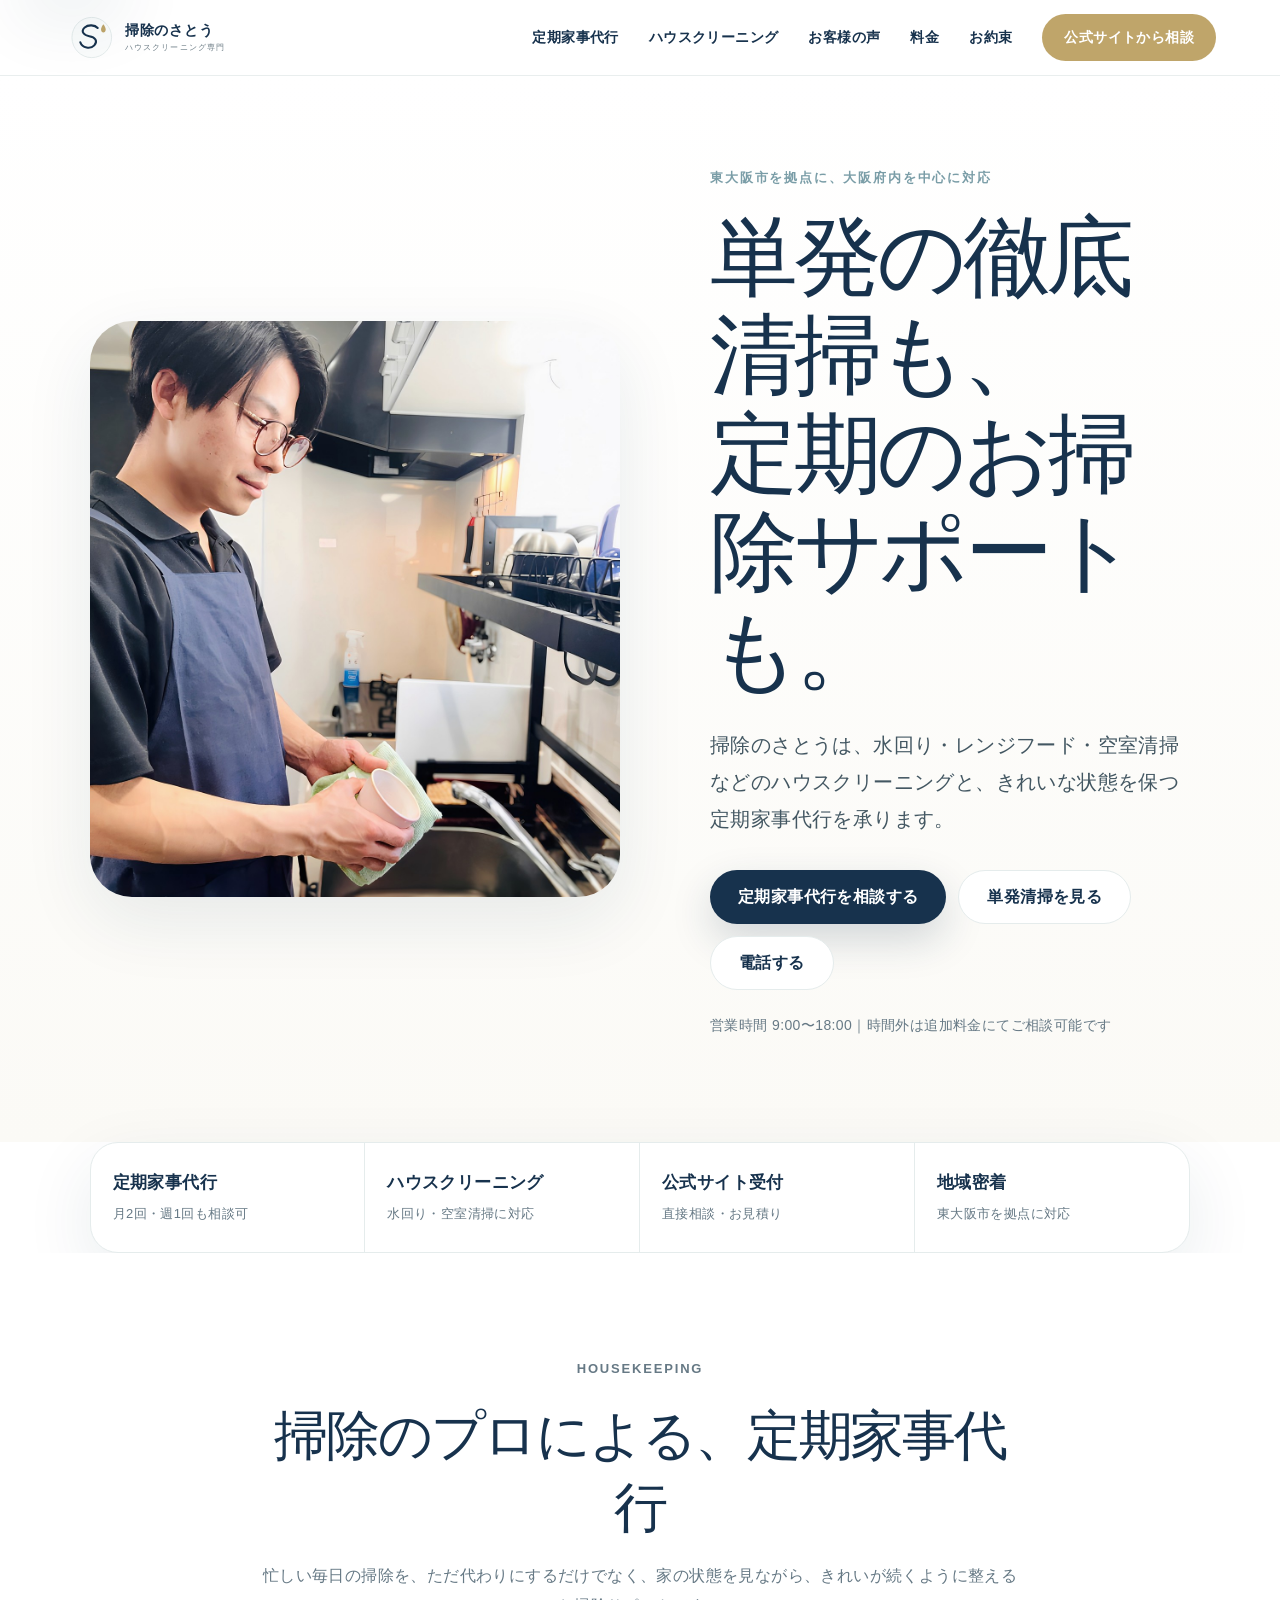
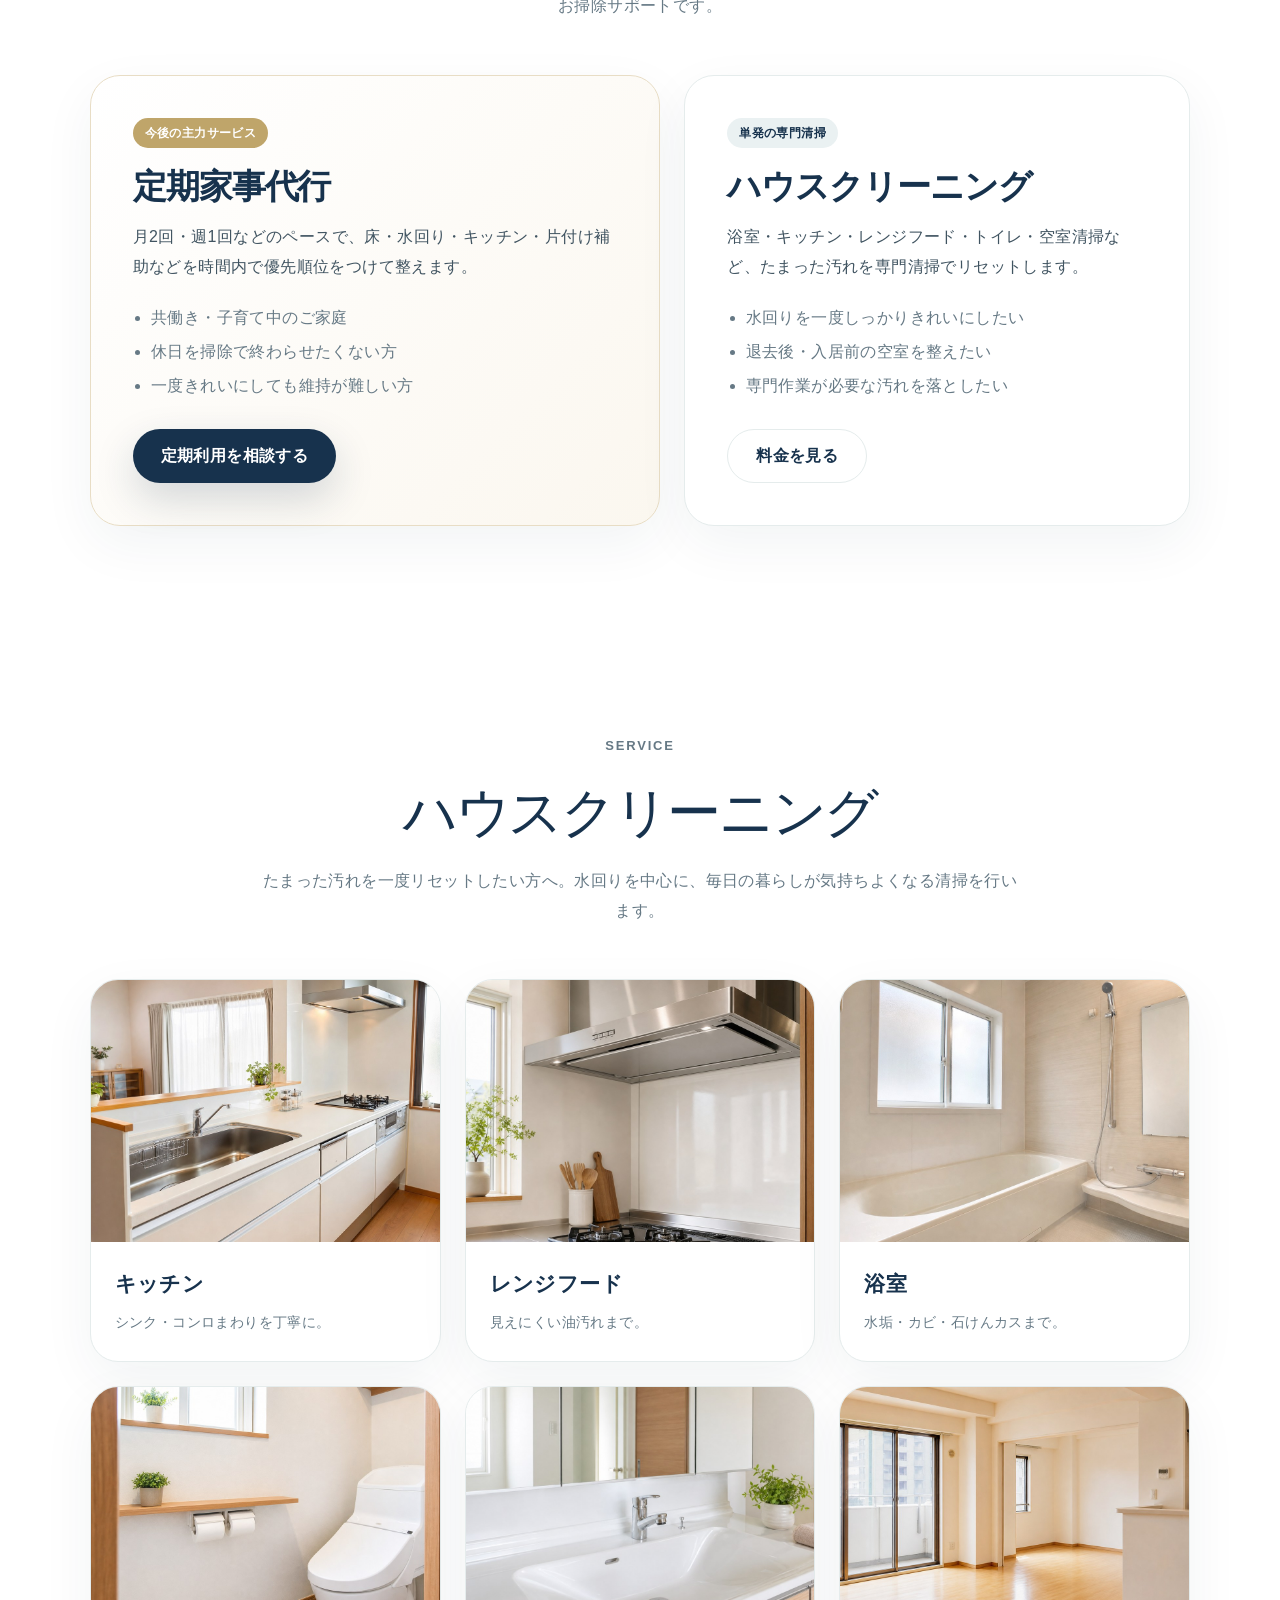
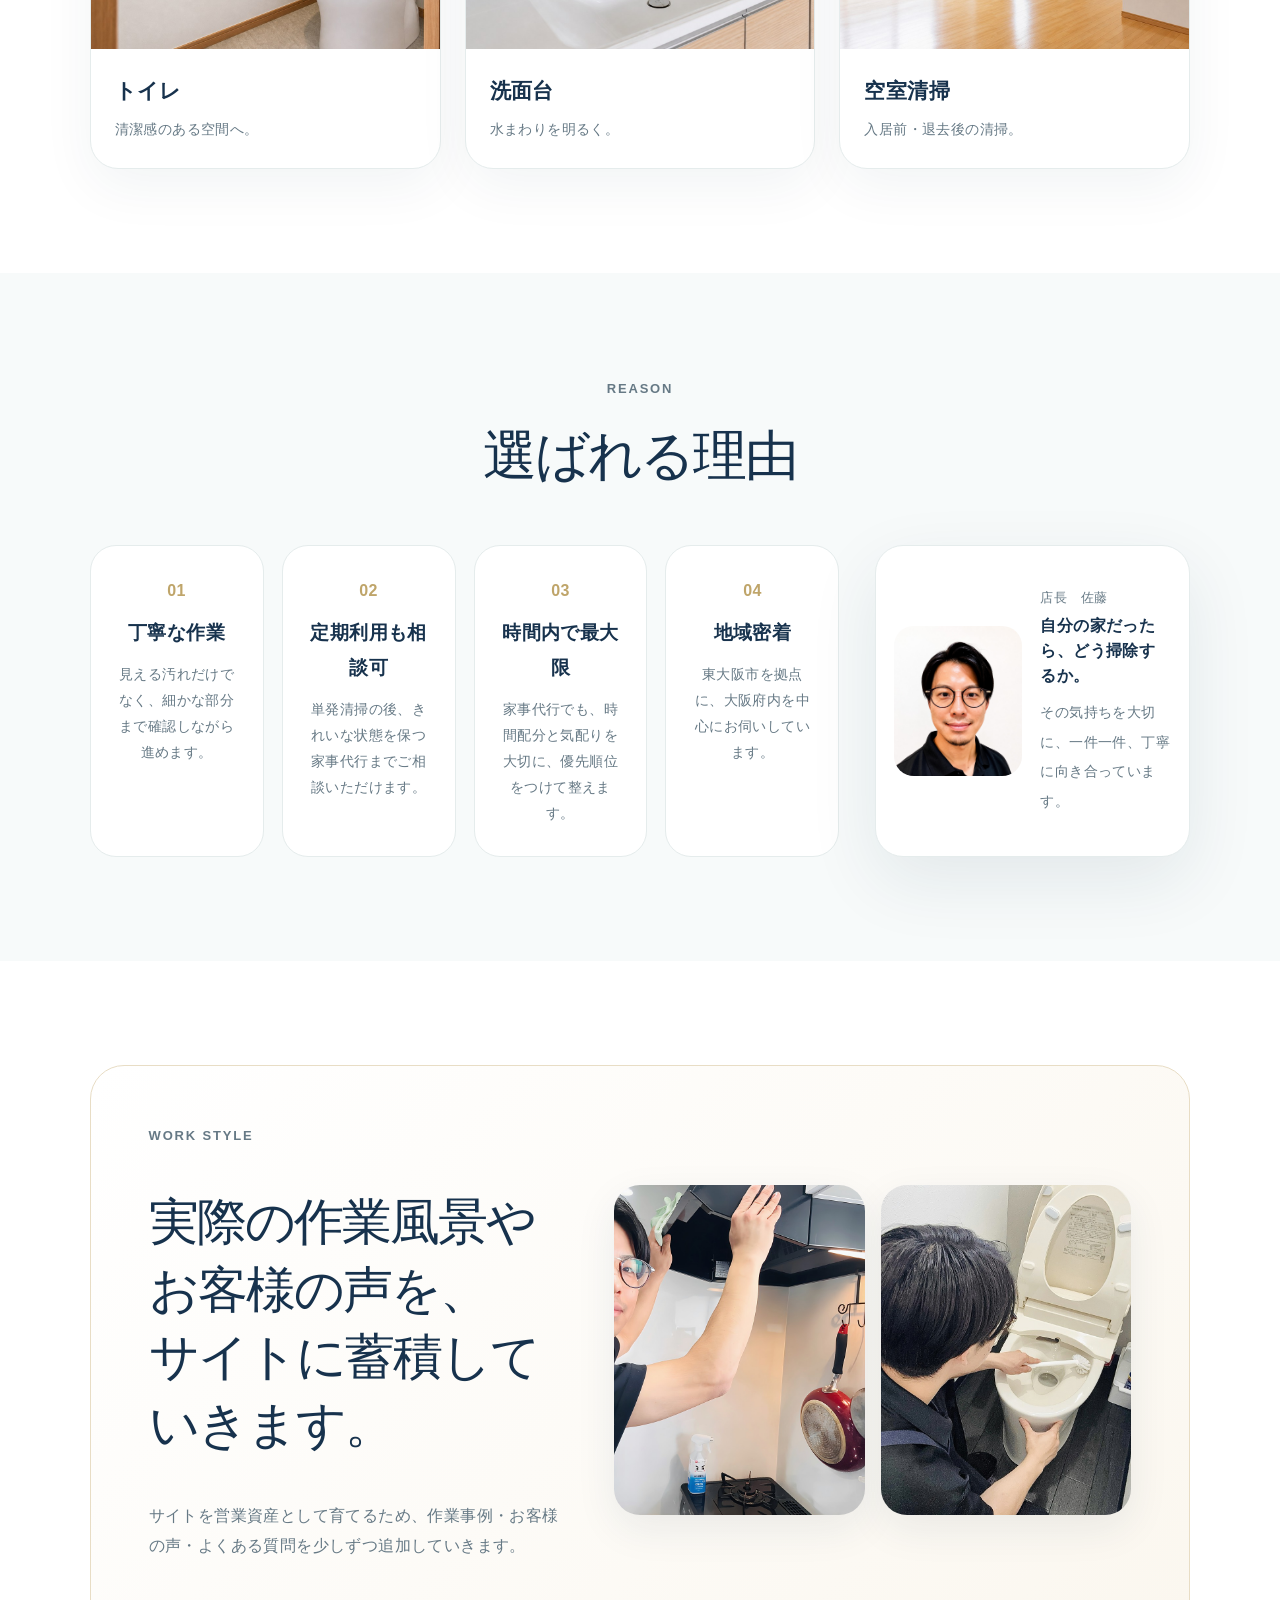
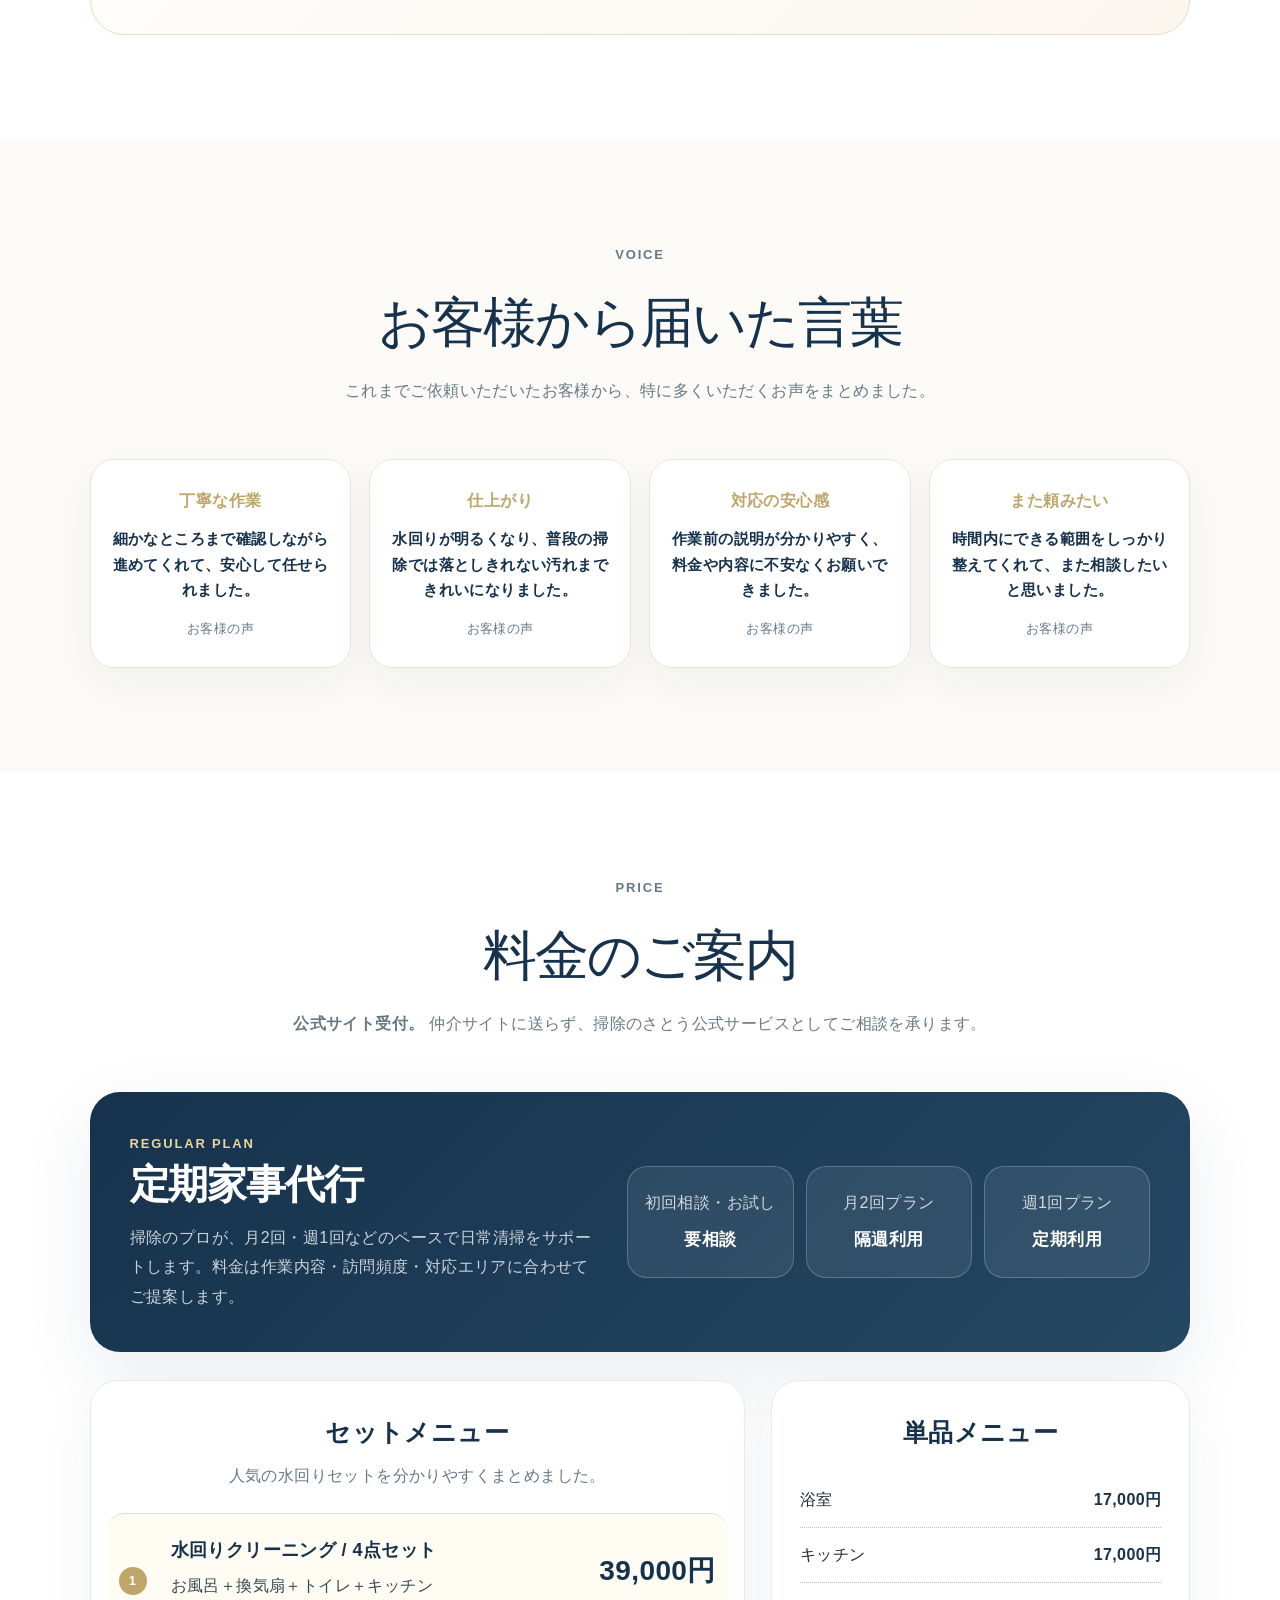
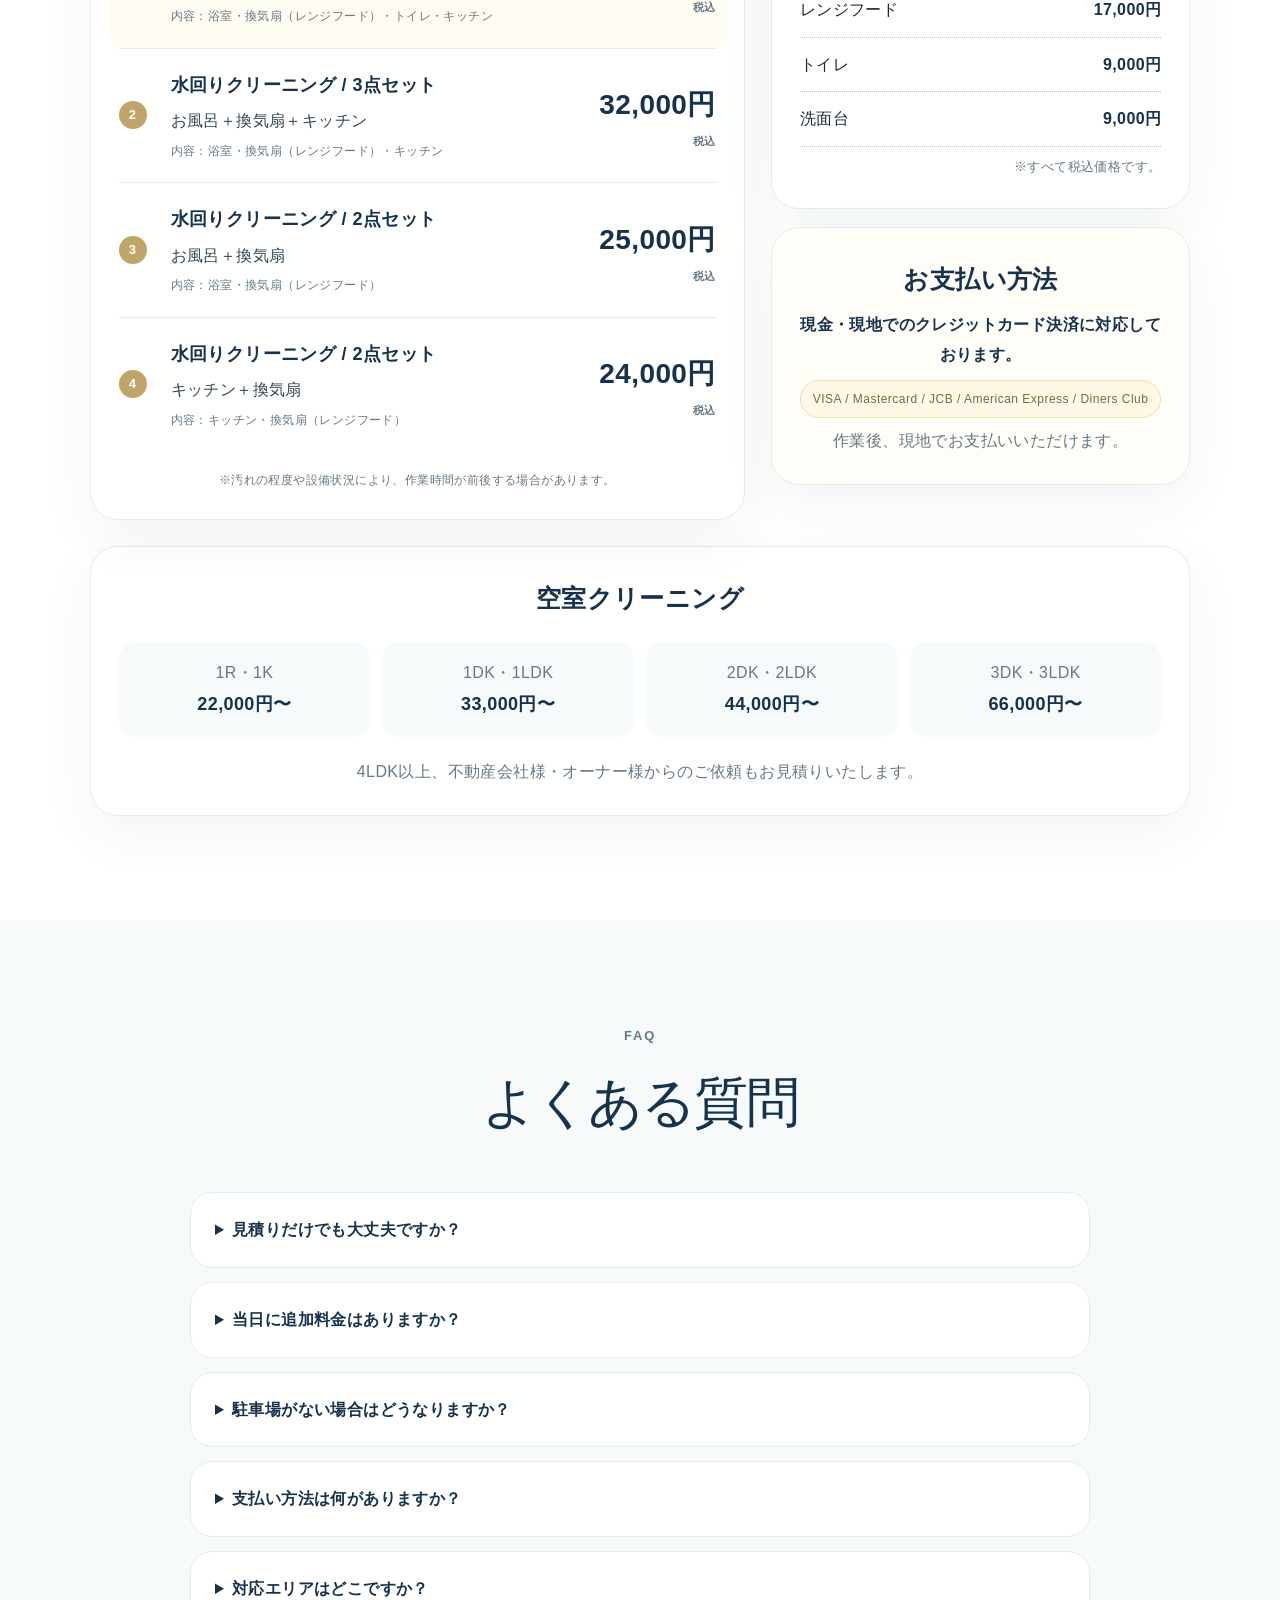
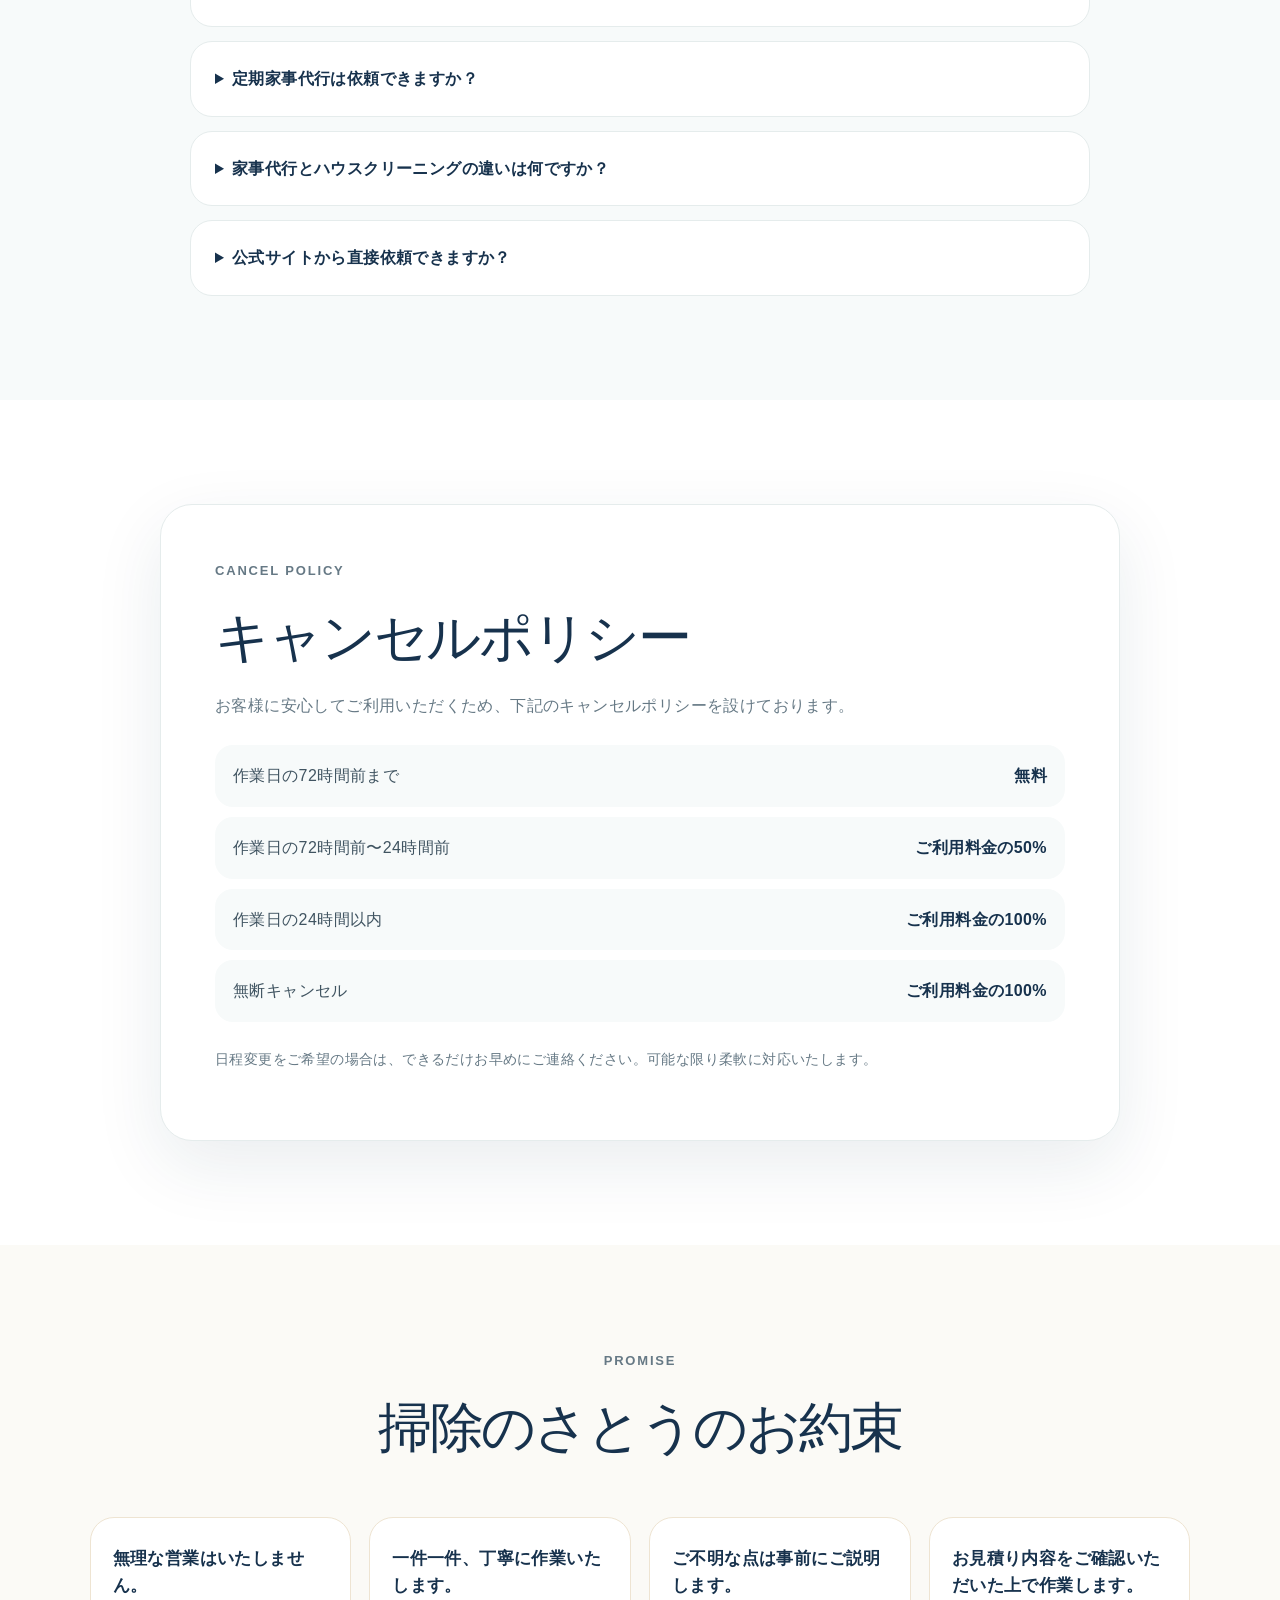
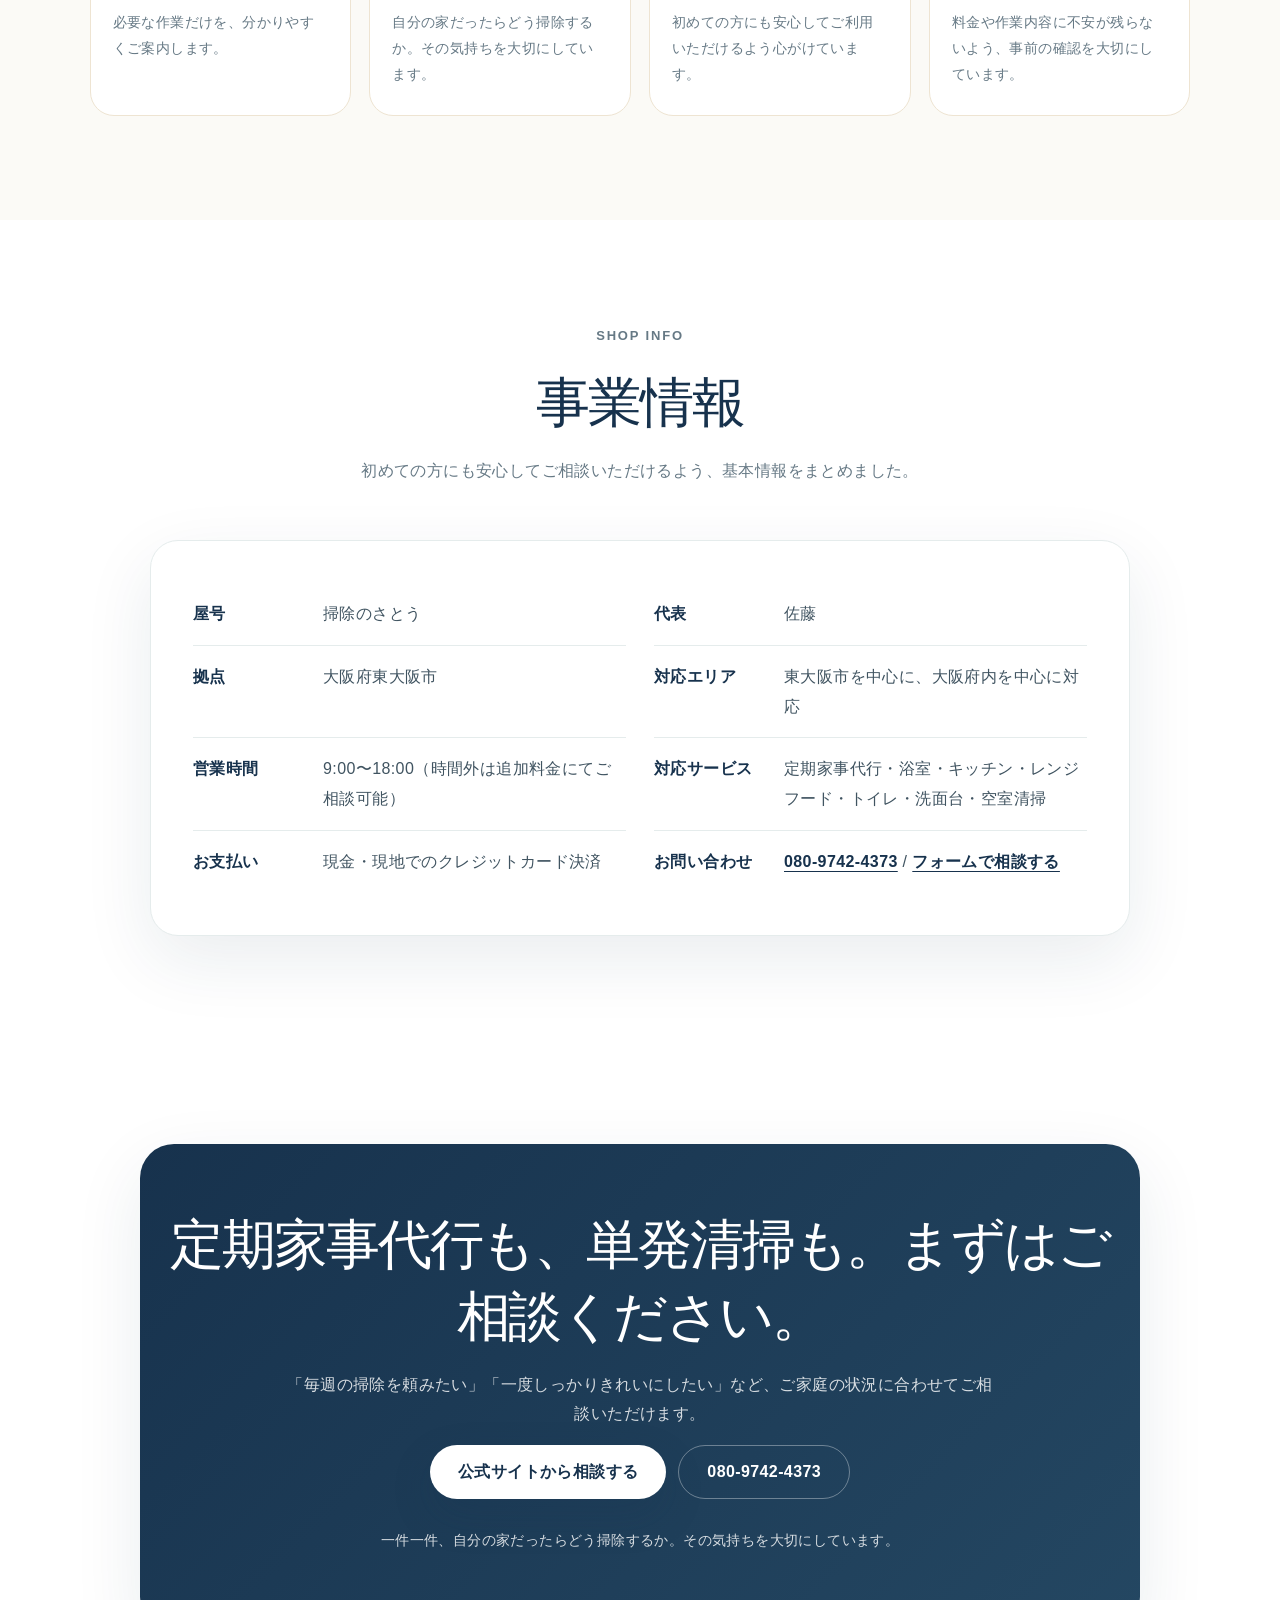
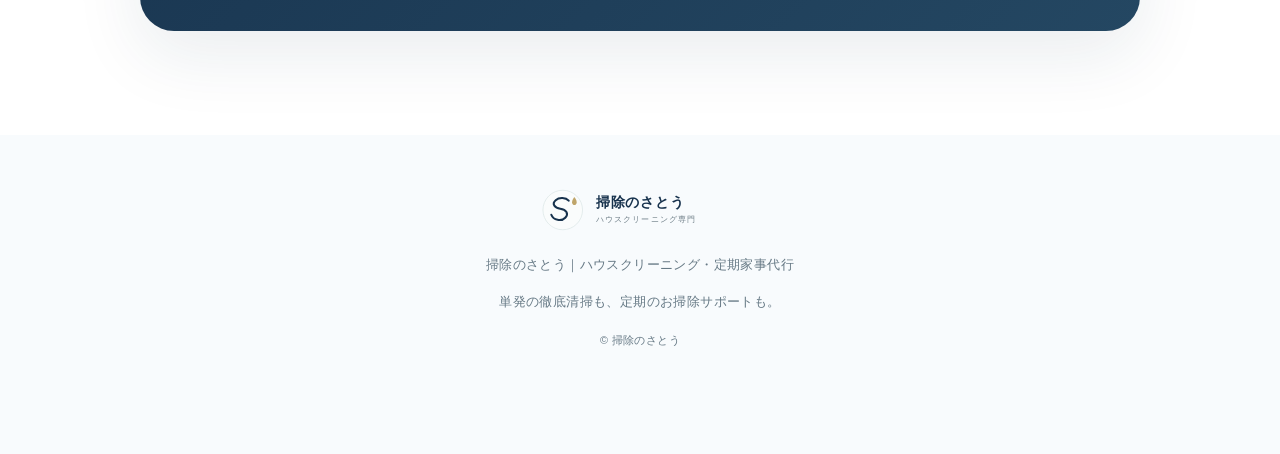
==== commit caa1f53d: "Add files via upload" ====
--- a/index.html
+++ b/index.html
@@ -3,14 +3,14 @@
 <head>
   <meta charset="utf-8">
   <meta name="viewport" content="width=device-width, initial-scale=1, viewport-fit=cover">
-  <title>掃除のさとう｜東大阪市のハウスクリーニング専門</title>
-  <meta name="description" content="東大阪市を拠点に大阪府内を中心に対応するハウスクリーニング専門店。浴室・キッチン・レンジフード・トイレ・空室清掃。公式サイト限定価格、クレジットカード決済対応。">
+  <title>掃除のさとう｜東大阪市のハウスクリーニング・定期家事代行</title>
+  <meta name="description" content="東大阪市を拠点に大阪府内を中心に対応。水回り・レンジフード・空室清掃などのハウスクリーニングと、掃除のプロによる定期家事代行を承ります。公式サイトから初回相談・お見積り受付。">
   <meta name="theme-color" content="#17324D">
   <meta property="og:type" content="website">
   <meta property="og:locale" content="ja_JP">
   <meta property="og:site_name" content="掃除のさとう">
-  <meta property="og:title" content="掃除のさとう｜東大阪市のハウスクリーニング専門">
-  <meta property="og:description" content="東大阪市を拠点に、大阪府内を中心に対応。水回り・レンジフード・空室清掃まで丁寧に作業します。">
+  <meta property="og:title" content="掃除のさとう｜東大阪市のハウスクリーニング・定期家事代行">
+  <meta property="og:description" content="東大阪市を拠点に、大阪府内を中心に対応。単発の徹底清掃と、きれいな状態を保つ定期家事代行を承ります。">
   <meta property="og:url" content="https://norisatou0-deep.github.io/souji-no-sato/">
   <meta property="og:image" content="https://norisatou0-deep.github.io/souji-no-sato/assets/hero-cup.jpeg">
   <meta name="twitter:card" content="summary_large_image">
@@ -26,12 +26,16 @@
       "@context": "https://schema.org",
       "@type": "LocalBusiness",
       "name": "掃除のさとう",
-      "description": "東大阪市を拠点に大阪府内を中心に対応するハウスクリーニング専門店。",
+      "description": "東大阪市を拠点に大阪府内を中心に対応するハウスクリーニング・定期家事代行サービス。",
       "url": "https://norisatou0-deep.github.io/souji-no-sato/",
       "image": "https://norisatou0-deep.github.io/souji-no-sato/assets/hero-cup.jpeg",
       "telephone": "+81-80-9742-4373",
       "email": "norisatou0@gmail.com",
       "areaServed": ["東大阪市", "大阪府"],
+      "makesOffer": [
+        {"@type": "Offer", "itemOffered": {"@type": "Service", "name": "ハウスクリーニング"}},
+        {"@type": "Offer", "itemOffered": {"@type": "Service", "name": "定期家事代行"}}
+      ],
       "openingHours": "Mo-Su 09:00-18:00",
       "priceRange": "¥¥"
     }
@@ -43,11 +47,12 @@
   <a class="brand" href="#top"><img src="assets/logo.svg" alt="掃除のさとう"></a>
   <button class="menu-button" type="button" aria-label="メニューを開く" aria-controls="site-nav" aria-expanded="false"><span aria-hidden="true"></span><span aria-hidden="true"></span></button>
   <nav class="nav" id="site-nav" aria-label="サイト内メニュー">
-    <a href="#service">サービス</a>
+    <a href="#housekeeping">定期家事代行</a>
+    <a href="#service">ハウスクリーニング</a>
     <a href="#voice">お客様の声</a>
     <a href="#price">料金</a>
     <a href="#promise">お約束</a>
-    <a class="nav-cta" href="https://forms.gle/PF4ynjadxf1Uwvu38" target="_blank" rel="noopener noreferrer">無料見積り</a>
+    <a class="nav-cta" href="https://forms.gle/PF4ynjadxf1Uwvu38" target="_blank" rel="noopener noreferrer">公式サイトから相談</a>
   </nav>
 </header>
 
@@ -58,10 +63,11 @@
   </div>
   <div class="hero-copy reveal">
     <p class="eyebrow">東大阪市を拠点に、大阪府内を中心に対応</p>
-    <h1>暮らしを、<br>もっと気持ちよく。</h1>
-    <p class="lead">水回り・レンジフード・空室清掃まで。<br>安心してお任せいただけるよう、一件一件丁寧に作業します。</p>
+    <h1>単発の徹底清掃も、<br>定期のお掃除サポートも。</h1>
+    <p class="lead">掃除のさとうは、水回り・レンジフード・空室清掃などのハウスクリーニングと、きれいな状態を保つ定期家事代行を承ります。</p>
     <div class="actions">
-      <a class="button primary" href="https://forms.gle/PF4ynjadxf1Uwvu38" target="_blank" rel="noopener noreferrer">無料見積りを相談する</a>
+      <a class="button primary" href="#housekeeping">定期家事代行を相談する</a>
+      <a class="button secondary" href="#service">単発清掃を見る</a>
       <a class="button secondary" href="tel:08097424373">電話する</a>
     </div>
     <p class="small-note">営業時間 9:00〜18:00｜時間外は追加料金にてご相談可能です</p>
@@ -69,17 +75,49 @@
 </section>
 
 <section class="trust-strip reveal">
-  <div><strong>高評価レビュー多数</strong><span>丁寧さ・人柄に評価</span></div>
-  <div><strong>お見積り無料</strong><span>まずは相談だけでも</span></div>
-  <div><strong>現地でカード決済対応</strong><span>現金払いも可能</span></div>
-  <div><strong>空室清掃も対応</strong><span>法人・オーナー様も相談可</span></div>
+  <div><strong>定期家事代行</strong><span>月2回・週1回も相談可</span></div>
+  <div><strong>ハウスクリーニング</strong><span>水回り・空室清掃に対応</span></div>
+  <div><strong>公式サイト受付</strong><span>直接相談・お見積り</span></div>
+  <div><strong>地域密着</strong><span>東大阪市を拠点に対応</span></div>
+</section>
+
+<section class="section service-choice" id="housekeeping">
+  <div class="section-heading reveal">
+    <p class="eyebrow">HOUSEKEEPING</p>
+    <h2>掃除のプロによる、定期家事代行</h2>
+    <p>忙しい毎日の掃除を、ただ代わりにするだけでなく、家の状態を見ながら、きれいが続くように整えるお掃除サポートです。</p>
+  </div>
+  <div class="choice-grid">
+    <article class="choice-card featured reveal">
+      <span class="choice-label">今後の主力サービス</span>
+      <h3>定期家事代行</h3>
+      <p>月2回・週1回などのペースで、床・水回り・キッチン・片付け補助などを時間内で優先順位をつけて整えます。</p>
+      <ul>
+        <li>共働き・子育て中のご家庭</li>
+        <li>休日を掃除で終わらせたくない方</li>
+        <li>一度きれいにしても維持が難しい方</li>
+      </ul>
+      <a class="button primary" href="https://forms.gle/PF4ynjadxf1Uwvu38" target="_blank" rel="noopener noreferrer">定期利用を相談する</a>
+    </article>
+    <article class="choice-card reveal">
+      <span class="choice-label muted">単発の専門清掃</span>
+      <h3>ハウスクリーニング</h3>
+      <p>浴室・キッチン・レンジフード・トイレ・空室清掃など、たまった汚れを専門清掃でリセットします。</p>
+      <ul>
+        <li>水回りを一度しっかりきれいにしたい</li>
+        <li>退去後・入居前の空室を整えたい</li>
+        <li>専門作業が必要な汚れを落としたい</li>
+      </ul>
+      <a class="button secondary" href="#price">料金を見る</a>
+    </article>
+  </div>
 </section>
 
 <section class="section service" id="service">
   <div class="section-heading reveal">
     <p class="eyebrow">SERVICE</p>
-    <h2>対応サービス</h2>
-    <p>水回りを中心に、毎日の暮らしが気持ちよくなる清掃を行います。</p>
+    <h2>ハウスクリーニング</h2>
+    <p>たまった汚れを一度リセットしたい方へ。水回りを中心に、毎日の暮らしが気持ちよくなる清掃を行います。</p>
   </div>
   <div class="service-grid">
     <article class="service-card reveal"><img src="assets/service-kitchen-clean-v3.jpg" alt="キッチンクリーニング" width="1200" height="800" loading="lazy"><div><h3>キッチン</h3><p>シンク・コンロまわりを丁寧に。</p></div></article>
@@ -99,8 +137,8 @@
   <div class="reason-layout">
     <div class="reason-grid">
       <article class="reveal"><span>01</span><h3>丁寧な作業</h3><p>見える汚れだけでなく、細かな部分まで確認しながら進めます。</p></article>
-      <article class="reveal"><span>02</span><h3>安心できる対応</h3><p>作業内容や料金を事前に分かりやすくご説明します。</p></article>
-      <article class="reveal"><span>03</span><h3>時間内で最大限</h3><p>時間配分と気配りを大切に、できる範囲を丁寧に整えます。</p></article>
+      <article class="reveal"><span>02</span><h3>定期利用も相談可</h3><p>単発清掃の後、きれいな状態を保つ家事代行までご相談いただけます。</p></article>
+      <article class="reveal"><span>03</span><h3>時間内で最大限</h3><p>家事代行でも、時間配分と気配りを大切に、優先順位をつけて整えます。</p></article>
       <article class="reveal"><span>04</span><h3>地域密着</h3><p>東大阪市を拠点に、大阪府内を中心にお伺いしています。</p></article>
     </div>
     <aside class="manager reveal">
@@ -118,8 +156,8 @@
   <div class="proof-inner reveal">
     <div>
       <p class="eyebrow">WORK STYLE</p>
-      <h2>実際の作業風景も、<br>少しずつ掲載していきます。</h2>
-      <p>写真は作業の雰囲気や人柄をお伝えするためのものです。ビフォーアフターは、写真が揃い次第追加していきます。</p>
+      <h2>実際の作業風景やお客様の声を、<br>サイトに蓄積していきます。</h2>
+      <p>サイトを営業資産として育てるため、作業事例・お客様の声・よくある質問を少しずつ追加していきます。</p>
     </div>
     <div class="proof-photos">
       <img src="assets/work-hood.jpeg" alt="レンジフードの作業風景" width="1333" height="1000" loading="lazy">
@@ -146,7 +184,20 @@
   <div class="section-heading reveal">
     <p class="eyebrow">PRICE</p>
     <h2>料金のご案内</h2>
-    <p><strong>公式サイト限定価格。</strong> 仲介サイトを介さないため、適正価格でご案内しております。</p>
+    <p><strong>公式サイト受付。</strong> 仲介サイトに送らず、掃除のさとう公式サービスとしてご相談を承ります。</p>
+  </div>
+
+  <div class="housekeeping-price reveal">
+    <div>
+      <p class="eyebrow">REGULAR PLAN</p>
+      <h3>定期家事代行</h3>
+      <p>掃除のプロが、月2回・週1回などのペースで日常清掃をサポートします。料金は作業内容・訪問頻度・対応エリアに合わせてご提案します。</p>
+    </div>
+    <div class="regular-plans">
+      <span>初回相談・お試し <strong>要相談</strong></span>
+      <span>月2回プラン <strong>隔週利用</strong></span>
+      <span>週1回プラン <strong>定期利用</strong></span>
+    </div>
   </div>
 
   <div class="price-columns">
@@ -240,6 +291,9 @@
     <details><summary>駐車場がない場合はどうなりますか？</summary><p>近隣のコインパーキングを利用する場合があります。駐車場代が必要な場合は事前にご相談いたします。</p></details>
     <details><summary>支払い方法は何がありますか？</summary><p>現金・現地でのクレジットカード決済に対応しています。作業後、現地でお支払いいただけます。</p></details>
     <details><summary>対応エリアはどこですか？</summary><p>東大阪市を拠点に、大阪府内を中心にお伺いしています。</p></details>
+    <details><summary>定期家事代行は依頼できますか？</summary><p>はい。月2回・週1回など、掃除を定期的に整えたい方向けにご相談いただけます。公式サイトから直接お問い合わせください。</p></details>
+    <details><summary>家事代行とハウスクリーニングの違いは何ですか？</summary><p>家事代行は日常清掃を継続してきれいな状態を保つサービスです。ハウスクリーニングは、専門道具や洗剤でたまった汚れを落とす単発の専門清掃です。</p></details>
+    <details><summary>公式サイトから直接依頼できますか？</summary><p>はい。掃除のさとう公式サービスとして、定期家事代行のご相談を受け付けています。</p></details>
   </div>
 </section>
 
@@ -284,7 +338,7 @@
       <div><dt>拠点</dt><dd>大阪府東大阪市</dd></div>
       <div><dt>対応エリア</dt><dd>東大阪市を中心に、大阪府内を中心に対応</dd></div>
       <div><dt>営業時間</dt><dd>9:00〜18:00（時間外は追加料金にてご相談可能）</dd></div>
-      <div><dt>対応サービス</dt><dd>浴室・キッチン・レンジフード・トイレ・洗面台・空室清掃</dd></div>
+      <div><dt>対応サービス</dt><dd>定期家事代行・浴室・キッチン・レンジフード・トイレ・洗面台・空室清掃</dd></div>
       <div><dt>お支払い</dt><dd>現金・現地でのクレジットカード決済</dd></div>
       <div><dt>お問い合わせ</dt><dd><a href="tel:08097424373">080-9742-4373</a> / <a href="https://forms.gle/PF4ynjadxf1Uwvu38" target="_blank" rel="noopener noreferrer">フォームで相談する</a></dd></div>
     </dl>
@@ -293,10 +347,10 @@
 
 <section class="section contact" id="contact">
   <div class="contact-card reveal">
-    <h2>まずはお気軽にご相談ください。</h2>
-    <p>「こんな汚れでも頼めるかな？」<br>ご相談だけでもお気軽にどうぞ。</p>
+    <h2>定期家事代行も、単発清掃も。まずはご相談ください。</h2>
+    <p>「毎週の掃除を頼みたい」「一度しっかりきれいにしたい」など、ご家庭の状況に合わせてご相談いただけます。</p>
     <div class="actions center">
-      <a class="button primary light" href="https://forms.gle/PF4ynjadxf1Uwvu38" target="_blank" rel="noopener noreferrer">フォームで無料見積り</a>
+      <a class="button primary light" href="https://forms.gle/PF4ynjadxf1Uwvu38" target="_blank" rel="noopener noreferrer">公式サイトから相談する</a>
       <a class="button secondary dark" href="tel:08097424373">080-9742-4373</a>
     </div>
     <p class="footer-message">一件一件、自分の家だったらどう掃除するか。その気持ちを大切にしています。</p>
@@ -306,14 +360,14 @@
 
 <footer>
   <img src="assets/logo.svg" alt="掃除のさとう">
-  <p>掃除のさとう｜ハウスクリーニング専門</p>
-  <p>今日より、少し気持ちのいい暮らしへ。</p>
+  <p>掃除のさとう｜ハウスクリーニング・定期家事代行</p>
+  <p>単発の徹底清掃も、定期のお掃除サポートも。</p>
   <small>© 掃除のさとう</small>
 </footer>
 
 <div class="fixed-cta">
   <a href="tel:08097424373" aria-label="掃除のさとうへ電話する">電話</a>
-  <a href="https://forms.gle/PF4ynjadxf1Uwvu38" target="_blank" rel="noopener noreferrer" aria-label="掃除のさとうへ無料見積りを相談する">無料見積り</a>
+  <a href="https://forms.gle/PF4ynjadxf1Uwvu38" target="_blank" rel="noopener noreferrer" aria-label="掃除のさとうへ公式サイトから相談する">相談する</a>
 </div>
 <script src="script.js"></script>
 </body>
--- a/style.css
+++ b/style.css
@@ -5,11 +5,12 @@
 .hero{display:grid;grid-template-columns:1.05fr .95fr;align-items:center;gap:clamp(46px,7vw,104px);padding:clamp(44px,7vw,94px) clamp(24px,7vw,112px);background:linear-gradient(180deg,#fff 0%,var(--cream) 100%)}.hero-photo img{width:100%;height:min(650px,64vh);object-fit:cover;object-position:center center;border-radius:42px;box-shadow:var(--shadow)}.eyebrow{margin:0 0 18px;color:#7A9DA7;font-weight:800;font-size:13px;letter-spacing:.14em;text-transform:uppercase}h1{margin:0 0 26px;color:var(--navy);font-size:clamp(48px,7vw,88px);font-weight:530;line-height:1.12;letter-spacing:-.05em}.lead{margin:0 0 32px;color:#435762;font-size:clamp(16px,1.8vw,20px)}.actions{display:flex;gap:12px;flex-wrap:wrap}.button{min-height:54px;padding:0 28px;border-radius:999px;display:inline-flex;align-items:center;justify-content:center;font-weight:800;transition:.22s}.button:hover{transform:translateY(-2px)}.primary{background:var(--navy);color:#fff;box-shadow:0 16px 40px rgba(23,50,77,.18)}.secondary{background:#fff;color:var(--navy);border:1px solid var(--line)}.small-note{font-size:14px;color:var(--muted);margin-top:22px}
 .trust-strip{margin:0 clamp(24px,7vw,112px);transform:translateY(-24px);display:grid;grid-template-columns:repeat(4,1fr);background:#fff;border:1px solid var(--line);border-radius:28px;overflow:hidden;box-shadow:var(--shadow)}.trust-strip div{padding:24px 22px;border-right:1px solid var(--line)}.trust-strip div:last-child{border-right:0}.trust-strip strong{display:block;color:var(--navy);font-size:17px}.trust-strip span{color:var(--muted);font-size:13px}
 .section{padding:104px clamp(24px,7vw,112px)}.section-heading{text-align:center;max-width:760px;margin:0 auto 54px}.section-heading h2,.contact-card h2,.policy-card h2{margin:0 0 18px;color:var(--navy);font-size:clamp(32px,4.2vw,54px);font-weight:540;line-height:1.34;letter-spacing:-.04em}.section-heading p{color:var(--muted)}
+.service-choice{background:#fff}.choice-grid{display:grid;grid-template-columns:1.06fr .94fr;gap:24px;align-items:stretch}.choice-card{background:#fff;border:1px solid var(--line);border-radius:30px;padding:clamp(26px,4vw,42px);box-shadow:0 18px 54px rgba(23,50,77,.055);display:flex;flex-direction:column;align-items:flex-start}.choice-card.featured{background:linear-gradient(135deg,#fff,#FBF7EF);border-color:#E8DDC5}.choice-label{display:inline-flex;align-items:center;min-height:30px;padding:4px 12px;border-radius:999px;background:var(--gold);color:#fff;font-size:12px;font-weight:900;margin-bottom:16px}.choice-label.muted{background:#EAF1F2;color:var(--navy)}.choice-card h3{margin:0 0 12px;color:var(--navy);font-size:clamp(25px,3vw,34px);line-height:1.35;letter-spacing:-.03em}.choice-card p{margin:0 0 18px;color:#405461}.choice-card ul{margin:0 0 24px;padding-left:1.15em;color:var(--muted)}.choice-card li{margin:4px 0}.choice-card .button{margin-top:auto}
 .service-grid{display:grid;grid-template-columns:repeat(3,1fr);gap:24px}.service-card{background:#fff;border:1px solid var(--line);border-radius:28px;overflow:hidden;box-shadow:0 18px 54px rgba(23,50,77,.055)}.service-card{transition:transform .22s ease,box-shadow .22s ease}.service-card:hover{transform:translateY(-6px);box-shadow:0 24px 64px rgba(23,50,77,.09)}.service-card img{width:100%;aspect-ratio:4/3;object-fit:cover;object-position:center;display:block;background:#f7fafa}.service-card div{padding:22px 24px 26px}.service-card h3{margin:0 0 6px;color:var(--navy);font-size:21px}.service-card p{color:var(--muted);font-size:14px;margin:0}
 .reason{background:var(--soft)}.reason-layout{display:grid;grid-template-columns:1fr .42fr;gap:36px;align-items:stretch}.reason-grid{display:grid;grid-template-columns:repeat(4,1fr);gap:18px}.reason-grid article{padding:30px 22px;background:#fff;border:1px solid var(--line);border-radius:26px;text-align:center}.reason-grid span{color:var(--gold);font-weight:900}.reason-grid h3{margin:10px 0;color:var(--navy)}.reason-grid p{font-size:14px;color:var(--muted);margin:0}.manager{background:#fff;border:1px solid var(--line);border-radius:28px;padding:18px;display:grid;grid-template-columns:128px 1fr;gap:18px;align-items:center;box-shadow:var(--shadow)}.manager img{width:128px;height:150px;object-fit:cover;object-position:center 22%;border-radius:20px}.manager p{margin:0;color:var(--muted);font-size:13px}.manager strong{display:block;color:var(--navy);margin:4px 0 8px;line-height:1.55}.manager span{color:var(--muted);font-size:14px}
 .proof-inner{display:grid;grid-template-columns:.9fr 1.1fr;gap:42px;align-items:center;background:linear-gradient(135deg,#fff,#FBF7EF);border:1px solid #E8DDC5;border-radius:34px;padding:clamp(28px,5vw,58px)}.proof h2{color:var(--navy);font-size:clamp(30px,4vw,50px);line-height:1.35;font-weight:540;letter-spacing:-.04em}.proof p{color:var(--muted)}.proof-photos{display:grid;grid-template-columns:1fr 1fr;gap:16px}.proof-photos img{height:330px;width:100%;object-fit:cover;border-radius:26px;box-shadow:0 14px 40px rgba(23,50,77,.08)}
 .voice{background:var(--cream)}.voice-grid{display:grid;grid-template-columns:repeat(4,1fr);gap:18px}.voice blockquote{margin:0;padding:26px 22px;border:1px solid #EEE4D2;border-radius:24px;background:#fff;text-align:center;box-shadow:0 16px 46px rgba(23,50,77,.045)}.voice span{display:block;color:var(--gold);font-weight:900;margin-bottom:10px}.voice strong{display:block;color:var(--navy);font-size:15px;line-height:1.7}.voice small{display:block;color:var(--muted);margin-top:14px}
-.price{background:#fff}.price-columns{display:grid;grid-template-columns:1.25fr .75fr;gap:26px;align-items:start}.set-menu,.single-menu,.payment,.vacant{background:#fff;border:1px solid var(--line);border-radius:28px;box-shadow:0 18px 54px rgba(23,50,77,.055)}.set-menu{padding:28px}.set-menu h3,.single-menu h3,.payment h3,.vacant h3{margin:0;color:var(--navy);font-size:25px;text-align:center}.sub{text-align:center;color:var(--muted);margin:6px 0 22px}.set-row{display:grid;grid-template-columns:34px 1fr auto;gap:18px;align-items:center;padding:20px 0;border-top:1px solid var(--line)}.set-row.popular{background:#FFFCF3;margin:0 -12px;padding:20px 12px;border-radius:18px;border-top:1px solid #E8DDC5}.rank{width:28px;height:28px;border-radius:50%;display:grid;place-items:center;background:var(--gold);color:#fff;font-weight:800;font-size:13px}.set-main h4{margin:0 0 4px;color:var(--navy);font-size:18px}.set-main p{margin:0;color:#334752}.set-main small{display:block;color:var(--muted);font-size:12px;margin-top:4px}.set-row>strong{color:var(--navy);font-size:28px;white-space:nowrap}.set-row>strong span{display:block;font-size:11px;color:var(--muted);text-align:right}.caution{text-align:center;color:var(--muted);font-size:12px;margin:18px 0 0}.single-menu,.payment{padding:28px}.single-menu dl{margin:18px 0 8px}.single-menu dl div{display:flex;justify-content:space-between;padding:12px 0;border-bottom:1px dotted #B7C5CA}.single-menu dd{margin:0;color:var(--navy);font-weight:800}.single-menu small{display:block;text-align:right;color:var(--muted)}.payment{margin-top:18px;background:#fffdf7}.payment p{text-align:center;color:var(--muted);margin:8px 0 0}.payment strong{color:var(--navy)}.vacant{margin-top:26px;padding:28px}.vacant div{display:grid;grid-template-columns:repeat(4,1fr);gap:12px;margin:20px 0}.vacant span{background:var(--soft);border-radius:18px;padding:16px;text-align:center;color:var(--muted)}.vacant strong{display:block;color:var(--navy);font-size:18px}.vacant p{text-align:center;color:var(--muted);margin:0}
+.price{background:#fff}.housekeeping-price{display:grid;grid-template-columns:.95fr 1.05fr;gap:24px;align-items:center;margin:0 auto 28px;padding:clamp(26px,4vw,40px);max-width:1120px;background:linear-gradient(135deg,#17324D,#244762);border-radius:30px;color:#fff;box-shadow:var(--shadow)}.housekeeping-price .eyebrow{color:#E8D69C}.housekeeping-price h3{margin:0 0 12px;color:#fff;font-size:clamp(26px,3.4vw,40px);line-height:1.35;letter-spacing:-.03em}.housekeeping-price p{margin:0;color:rgba(255,255,255,.78)}.regular-plans{display:grid;grid-template-columns:repeat(3,1fr);gap:12px}.regular-plans span{display:flex;min-height:112px;flex-direction:column;justify-content:center;gap:6px;padding:16px;border:1px solid rgba(255,255,255,.22);border-radius:20px;background:rgba(255,255,255,.08);color:rgba(255,255,255,.78);text-align:center}.regular-plans strong{display:block;color:#fff;font-size:17px}.price-columns{display:grid;grid-template-columns:1.25fr .75fr;gap:26px;align-items:start}.set-menu,.single-menu,.payment,.vacant{background:#fff;border:1px solid var(--line);border-radius:28px;box-shadow:0 18px 54px rgba(23,50,77,.055)}.set-menu{padding:28px}.set-menu h3,.single-menu h3,.payment h3,.vacant h3{margin:0;color:var(--navy);font-size:25px;text-align:center}.sub{text-align:center;color:var(--muted);margin:6px 0 22px}.set-row{display:grid;grid-template-columns:34px 1fr auto;gap:18px;align-items:center;padding:20px 0;border-top:1px solid var(--line)}.set-row.popular{background:#FFFCF3;margin:0 -12px;padding:20px 12px;border-radius:18px;border-top:1px solid #E8DDC5}.rank{width:28px;height:28px;border-radius:50%;display:grid;place-items:center;background:var(--gold);color:#fff;font-weight:800;font-size:13px}.set-main h4{margin:0 0 4px;color:var(--navy);font-size:18px}.set-main p{margin:0;color:#334752}.set-main small{display:block;color:var(--muted);font-size:12px;margin-top:4px}.set-row>strong{color:var(--navy);font-size:28px;white-space:nowrap}.set-row>strong span{display:block;font-size:11px;color:var(--muted);text-align:right}.caution{text-align:center;color:var(--muted);font-size:12px;margin:18px 0 0}.single-menu,.payment{padding:28px}.single-menu dl{margin:18px 0 8px}.single-menu dl div{display:flex;justify-content:space-between;padding:12px 0;border-bottom:1px dotted #B7C5CA}.single-menu dd{margin:0;color:var(--navy);font-weight:800}.single-menu small{display:block;text-align:right;color:var(--muted)}.payment{margin-top:18px;background:#fffdf7}.payment p{text-align:center;color:var(--muted);margin:8px 0 0}.payment strong{color:var(--navy)}.vacant{margin-top:26px;padding:28px}.vacant div{display:grid;grid-template-columns:repeat(4,1fr);gap:12px;margin:20px 0}.vacant span{background:var(--soft);border-radius:18px;padding:16px;text-align:center;color:var(--muted)}.vacant strong{display:block;color:var(--navy);font-size:18px}.vacant p{text-align:center;color:var(--muted);margin:0}
 .faq{background:var(--soft)}.faq-list{max-width:900px;margin:auto;display:grid;gap:14px}details{background:#fff;border:1px solid var(--line);border-radius:22px;padding:22px 24px}summary{cursor:pointer;color:var(--navy);font-weight:750}.faq-list p{color:var(--muted);margin:12px 0 0}
 .policy-card{max-width:960px;margin:auto;background:#fff;border:1px solid var(--line);border-radius:32px;padding:clamp(28px,5vw,54px);box-shadow:var(--shadow)}.policy-card p{color:var(--muted)}.policy-table{margin:24px 0;display:grid;gap:10px}.policy-table div{display:flex;justify-content:space-between;gap:14px;background:var(--soft);border-radius:18px;padding:16px 18px}.policy-table span{color:#405461}.policy-table strong{color:var(--navy);white-space:nowrap}.policy-note{font-size:14px}
 .promise{background:var(--cream)}.promise-grid{display:grid;grid-template-columns:repeat(4,1fr);gap:18px}.promise-grid article{background:#fff;border:1px solid #EEE4D2;border-radius:24px;padding:28px 22px}.promise-grid h3{color:var(--navy);margin:0 0 10px;font-size:17px;line-height:1.55}.promise-grid p{color:var(--muted);font-size:14px;margin:0}
@@ -17,7 +18,7 @@
 .contact-card{max-width:1000px;margin:auto;text-align:center;background:linear-gradient(135deg,#17324D,#244762);border-radius:34px;padding:64px 24px;color:#fff;box-shadow:var(--shadow)}.contact-card h2{color:#fff}.contact-card p{color:rgba(255,255,255,.82)}.center{justify-content:center}.light{background:#fff;color:var(--navy)}.dark{background:transparent;color:#fff;border:1px solid rgba(255,255,255,.35)}.footer-message{margin-top:28px;font-size:14px}
 footer{text-align:center;background:#F8FBFD;padding:48px 24px 102px;color:var(--muted);font-size:13px}footer img{width:210px;margin:0 auto 16px}.fixed-cta{display:none}.js .reveal{opacity:0;transform:translateY(22px);transition:.72s ease}.js .reveal.show,.no-js .reveal{opacity:1;transform:none}
 @media(max-width:1100px){.reason-layout,.proof-inner{grid-template-columns:1fr}.reason-grid,.voice-grid,.promise-grid{grid-template-columns:repeat(2,1fr)}}
-@media(max-width:760px){body{padding-bottom:calc(82px + env(safe-area-inset-bottom))}.site-header{height:70px;padding:0 18px}.brand img{width:min(178px,56vw)}.menu-button{display:grid;width:42px;height:42px;place-items:center;background:#fff;border:1px solid var(--line);border-radius:50%;padding:0}.menu-button span{width:18px;height:2px;background:var(--navy);margin:3px 0}.nav{display:none;position:fixed;left:14px;right:14px;top:78px;background:#fff;border:1px solid var(--line);border-radius:24px;box-shadow:var(--shadow);padding:12px;flex-direction:column;gap:0}.nav.open{display:flex}.nav a{padding:14px 16px}.hero{grid-template-columns:1fr;padding:30px 22px 62px}.hero-photo img{height:auto;aspect-ratio:4/3.1;border-radius:30px}h1{font-size:clamp(38px,11vw,43px);letter-spacing:-.035em}.lead br{display:none}.actions{display:grid;grid-template-columns:1fr}.button{width:100%;min-height:52px;padding:0 20px}.trust-strip{grid-template-columns:1fr;margin:0 22px;transform:none}.trust-strip div{border-right:0;border-bottom:1px solid var(--line)}.trust-strip div:last-child{border-bottom:0}.section{padding:82px 22px}.service-grid,.reason-grid,.voice-grid,.price-columns,.promise-grid{grid-template-columns:1fr}.manager{grid-template-columns:92px 1fr}.manager img{width:92px;height:112px}.proof-photos{grid-template-columns:1fr}.proof-photos img{height:230px}.set-row{grid-template-columns:30px 1fr}.set-row>strong{grid-column:2;font-size:25px}.set-row>strong span{text-align:left}.vacant div{grid-template-columns:1fr 1fr}.policy-table div{display:block}.policy-table strong{display:block;margin-top:4px}.info-card dl{grid-template-columns:1fr}.info-card div,.info-card div:nth-last-child(-n+2){grid-template-columns:1fr;gap:4px;border-bottom:1px solid var(--line)}.info-card div:last-child{border-bottom:0}.fixed-cta{display:grid;position:fixed;left:12px;right:12px;bottom:calc(12px + env(safe-area-inset-bottom));z-index:60;grid-template-columns:1fr 1.3fr;gap:8px;background:rgba(255,255,255,.9);backdrop-filter:blur(18px);border:1px solid var(--line);box-shadow:0 16px 44px rgba(23,50,77,.16);padding:8px;border-radius:20px}.fixed-cta a{min-height:46px;display:grid;place-items:center;border-radius:14px;font-weight:800}.fixed-cta a:first-child{background:#fff;color:var(--navy);border:1px solid var(--line)}.fixed-cta a:last-child{background:var(--navy);color:#fff}}
+@media(max-width:760px){body{padding-bottom:calc(82px + env(safe-area-inset-bottom))}.site-header{height:70px;padding:0 18px}.brand img{width:min(178px,56vw)}.menu-button{display:grid;width:42px;height:42px;place-items:center;background:#fff;border:1px solid var(--line);border-radius:50%;padding:0}.menu-button span{width:18px;height:2px;background:var(--navy);margin:3px 0}.nav{display:none;position:fixed;left:14px;right:14px;top:78px;background:#fff;border:1px solid var(--line);border-radius:24px;box-shadow:var(--shadow);padding:12px;flex-direction:column;gap:0}.nav.open{display:flex}.nav a{padding:14px 16px}.hero{grid-template-columns:1fr;padding:30px 22px 62px}.hero-photo img{height:auto;aspect-ratio:4/3.1;border-radius:30px}h1{font-size:clamp(38px,11vw,43px);letter-spacing:-.035em}.lead br{display:none}.actions{display:grid;grid-template-columns:1fr}.button{width:100%;min-height:52px;padding:0 20px}.trust-strip{grid-template-columns:1fr;margin:0 22px;transform:none}.trust-strip div{border-right:0;border-bottom:1px solid var(--line)}.trust-strip div:last-child{border-bottom:0}.section{padding:82px 22px}.choice-grid,.service-grid,.reason-grid,.voice-grid,.price-columns,.promise-grid,.housekeeping-price{grid-template-columns:1fr}.choice-card{border-radius:24px}.housekeeping-price{border-radius:24px;margin-bottom:22px}.regular-plans{grid-template-columns:1fr}.regular-plans span{min-height:auto}.manager{grid-template-columns:92px 1fr}.manager img{width:92px;height:112px}.proof-photos{grid-template-columns:1fr}.proof-photos img{height:230px}.set-row{grid-template-columns:30px 1fr}.set-row>strong{grid-column:2;font-size:25px}.set-row>strong span{text-align:left}.vacant div{grid-template-columns:1fr 1fr}.policy-table div{display:block}.policy-table strong{display:block;margin-top:4px}.info-card dl{grid-template-columns:1fr}.info-card div,.info-card div:nth-last-child(-n+2){grid-template-columns:1fr;gap:4px;border-bottom:1px solid var(--line)}.info-card div:last-child{border-bottom:0}.fixed-cta{display:grid;position:fixed;left:12px;right:12px;bottom:calc(12px + env(safe-area-inset-bottom));z-index:60;grid-template-columns:1fr 1.3fr;gap:8px;background:rgba(255,255,255,.9);backdrop-filter:blur(18px);border:1px solid var(--line);box-shadow:0 16px 44px rgba(23,50,77,.16);padding:8px;border-radius:20px}.fixed-cta a{min-height:46px;display:grid;place-items:center;border-radius:14px;font-weight:800}.fixed-cta a:first-child{background:#fff;color:var(--navy);border:1px solid var(--line)}.fixed-cta a:last-child{background:var(--navy);color:#fff}}
 @media(max-width:380px){.section{padding-left:18px;padding-right:18px}.hero{padding-left:18px;padding-right:18px}.trust-strip{margin-left:18px;margin-right:18px}.vacant div{grid-template-columns:1fr}.contact-card{padding:50px 18px}.fixed-cta{left:8px;right:8px}}
 @media(prefers-reduced-motion:reduce){html{scroll-behavior:auto}*,*::before,*::after{transition-duration:.01ms !important;animation-duration:.01ms !important;animation-iteration-count:1 !important}.js .reveal{opacity:1;transform:none}}
 
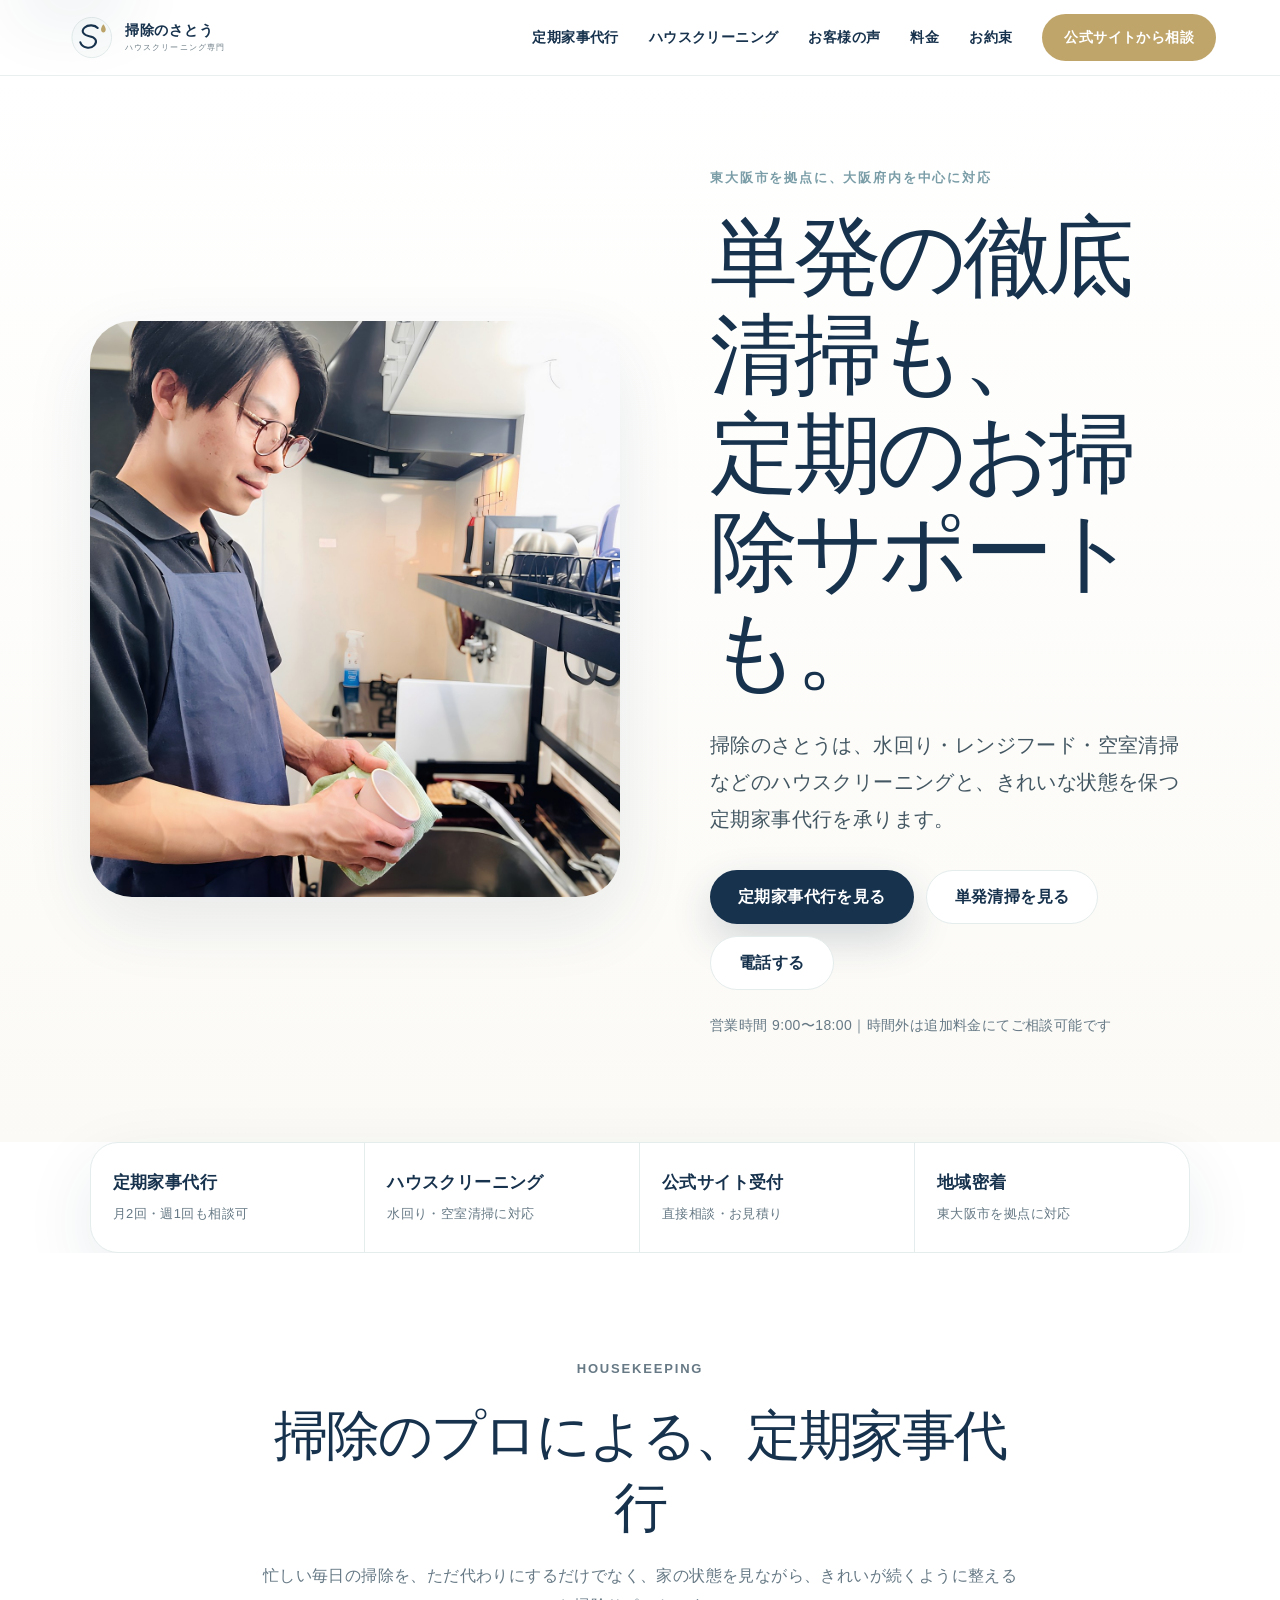
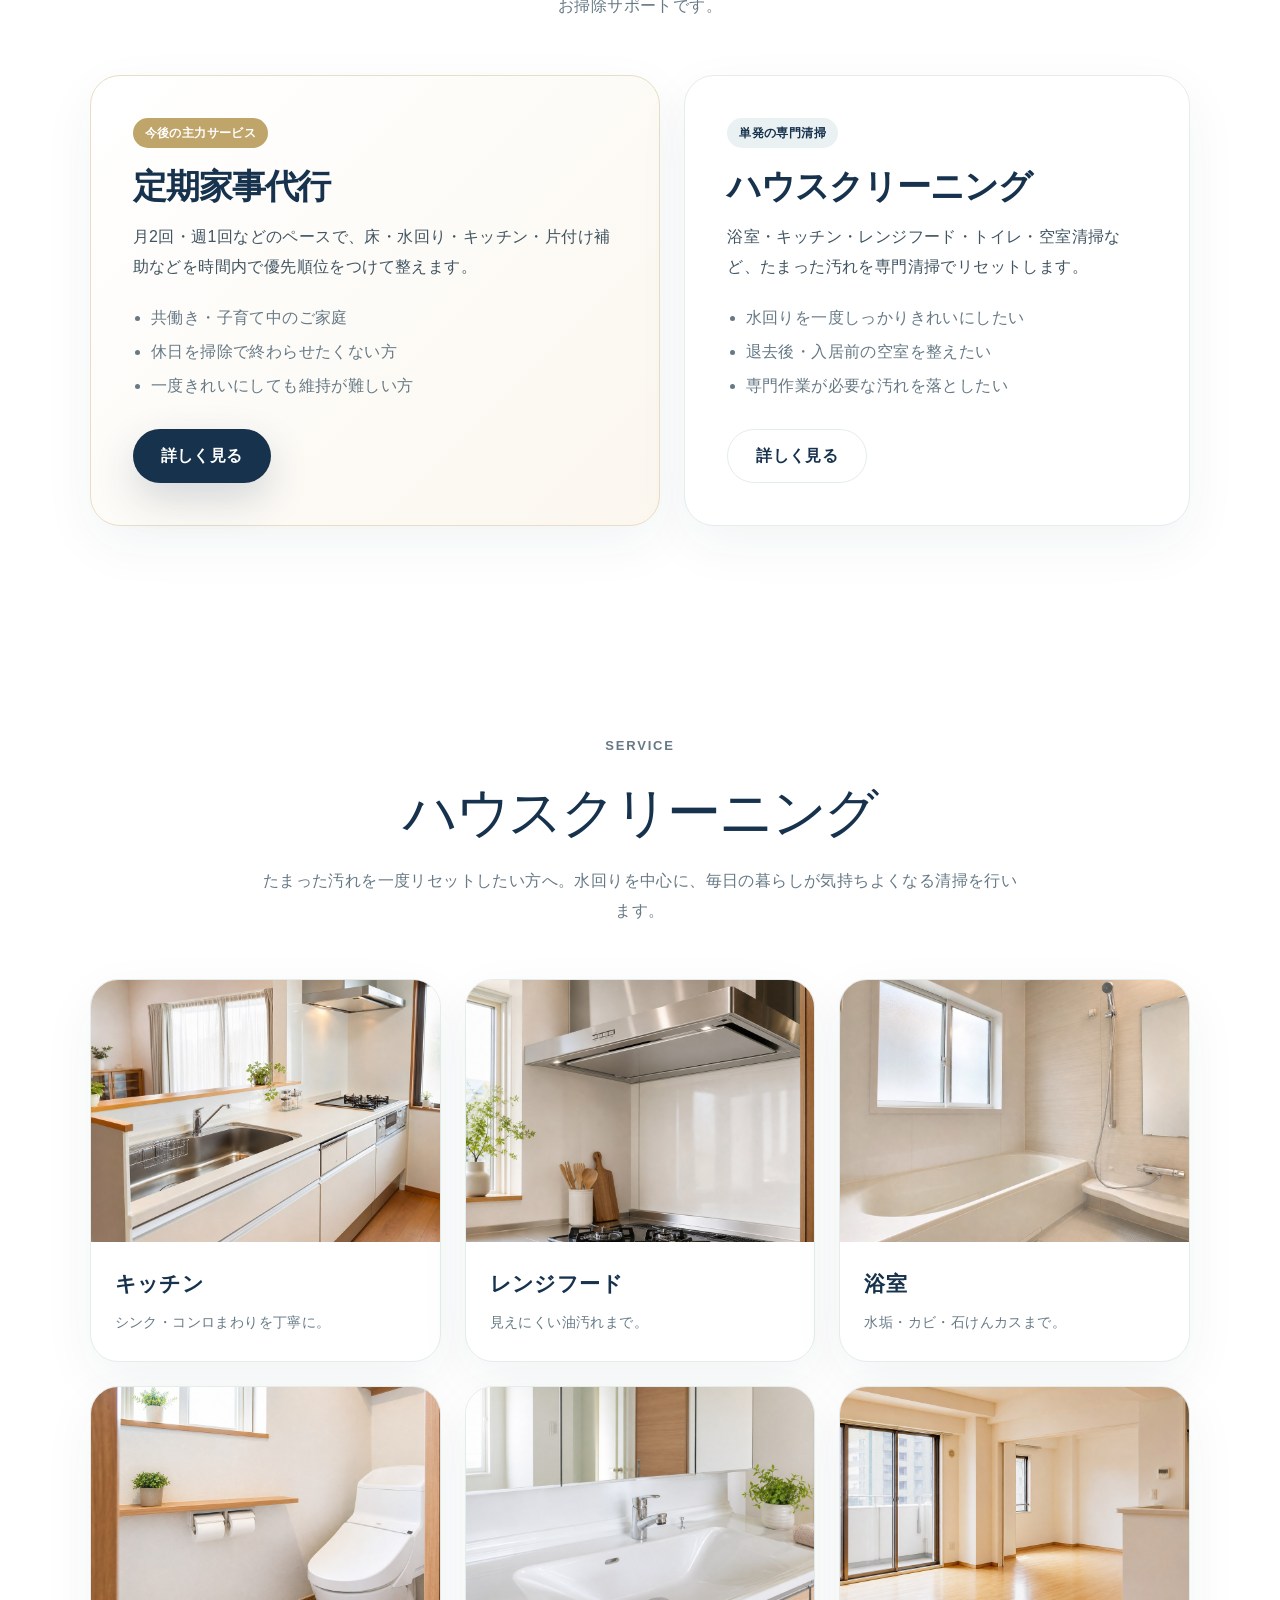
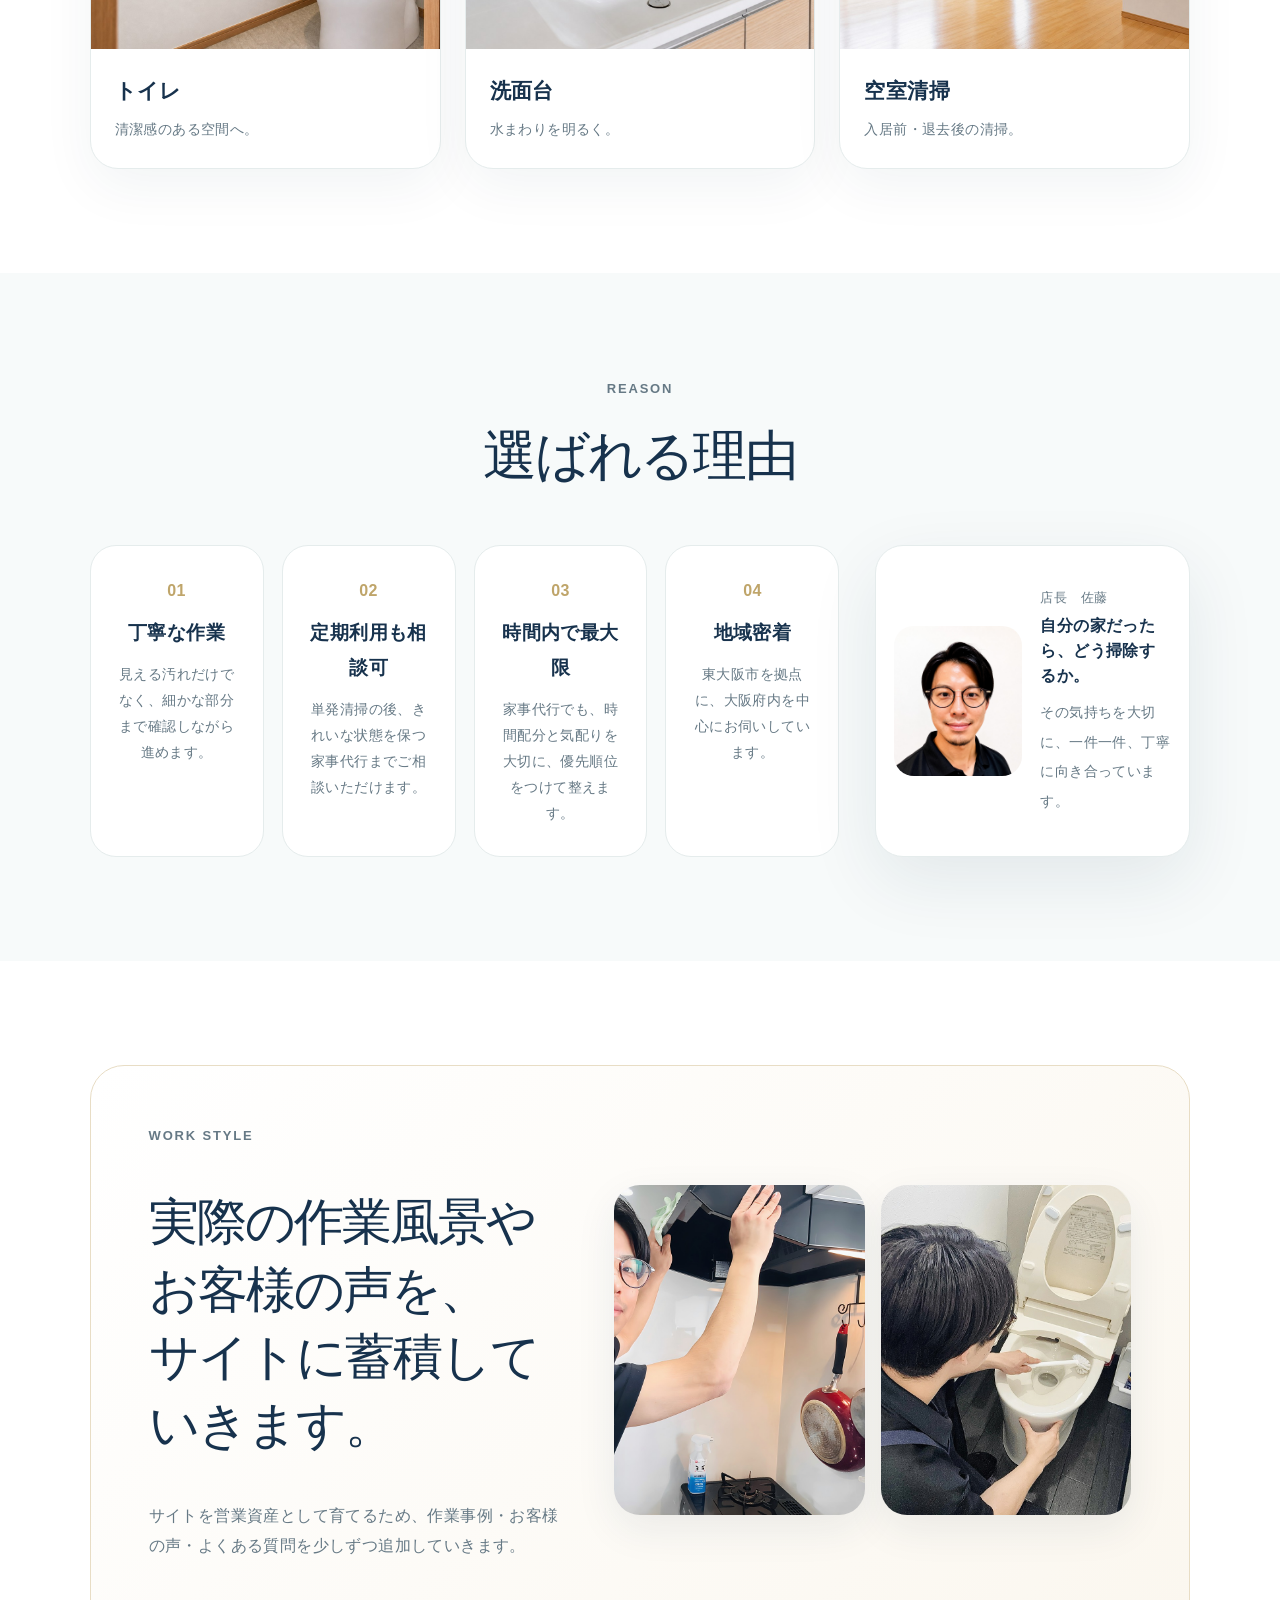
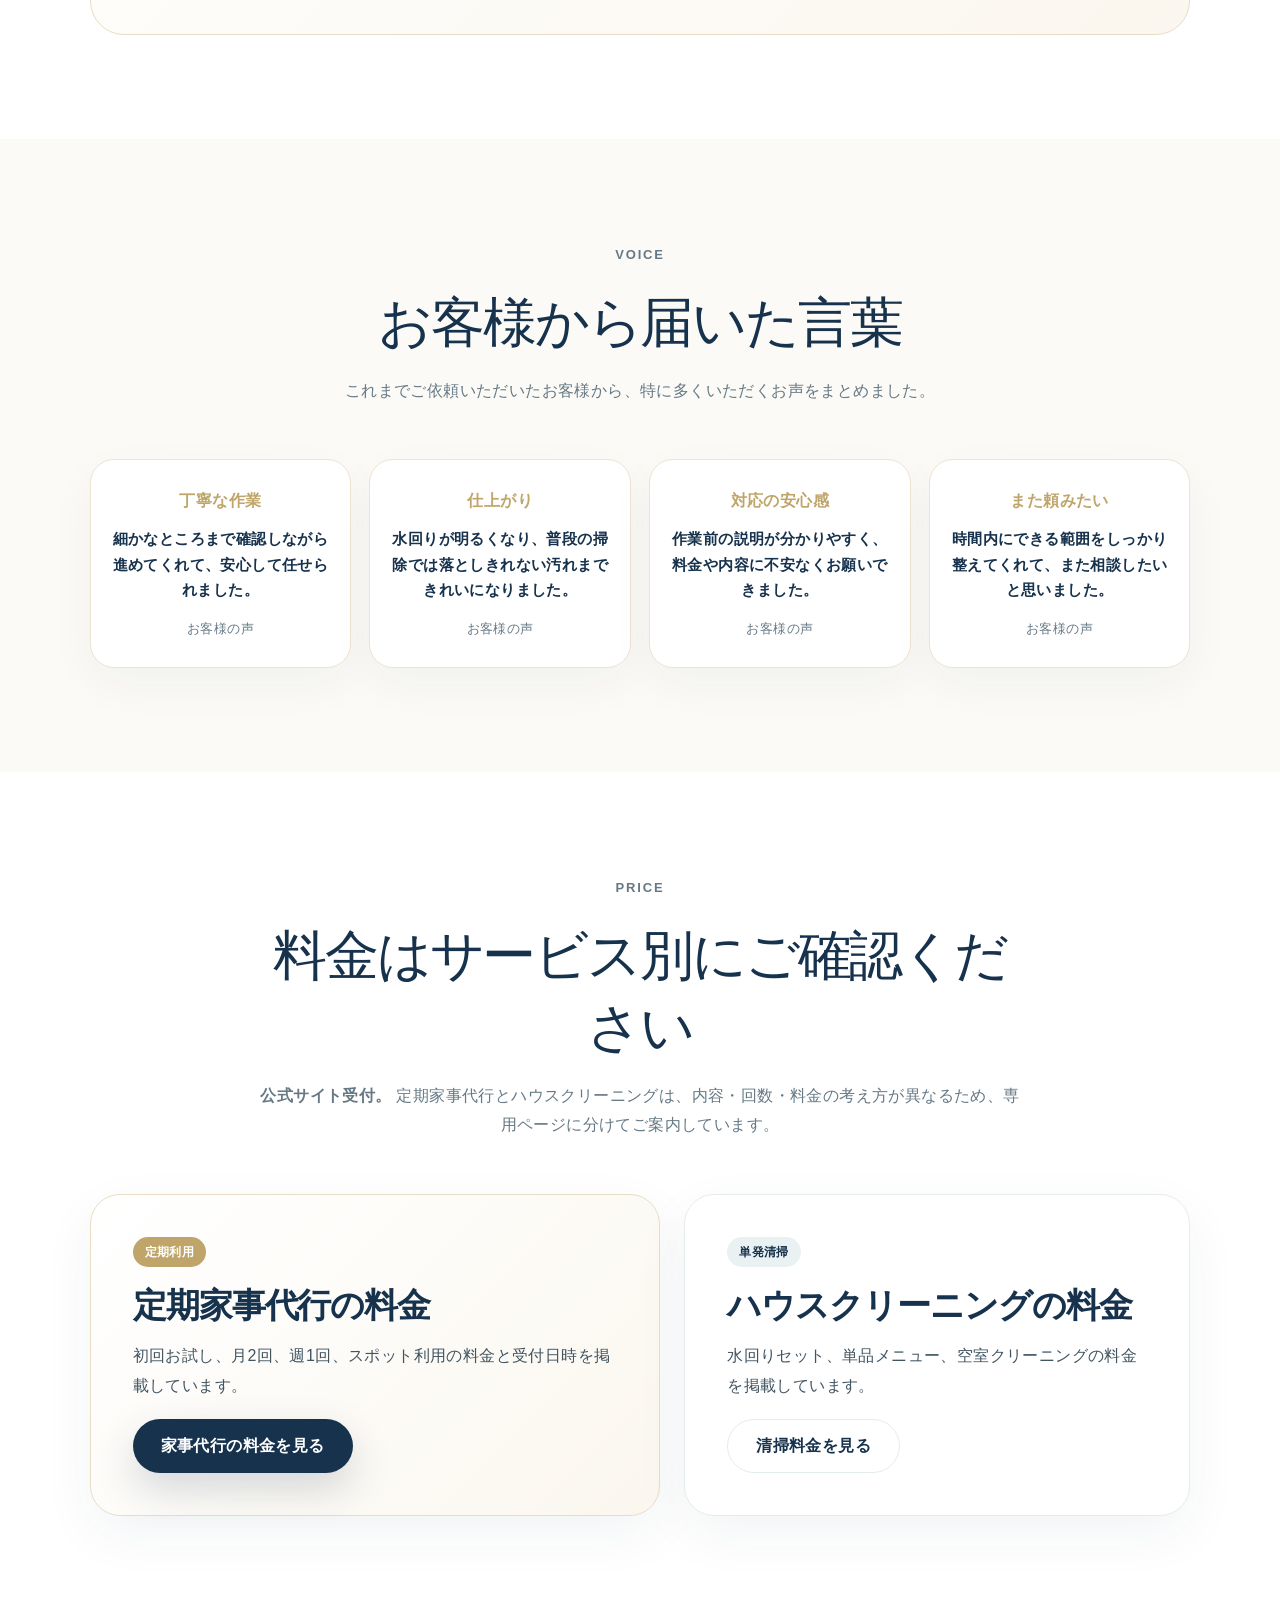
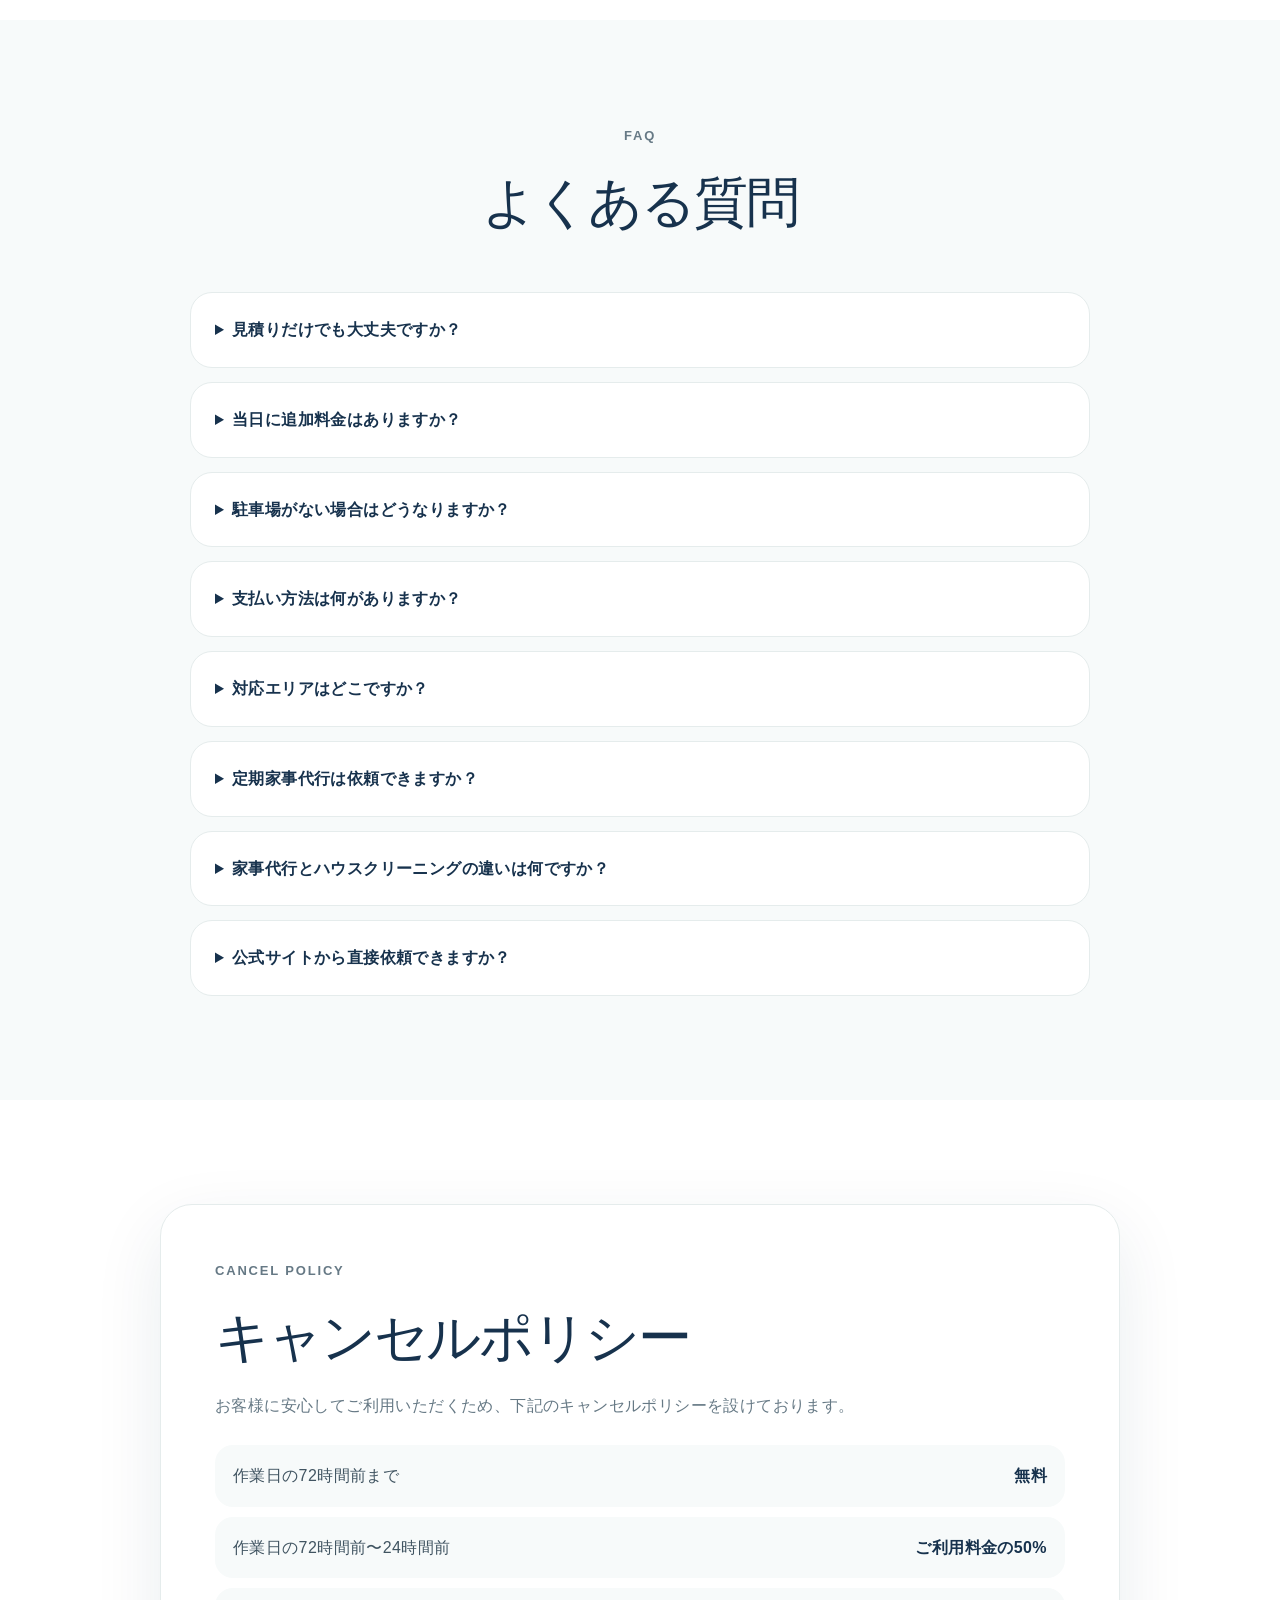
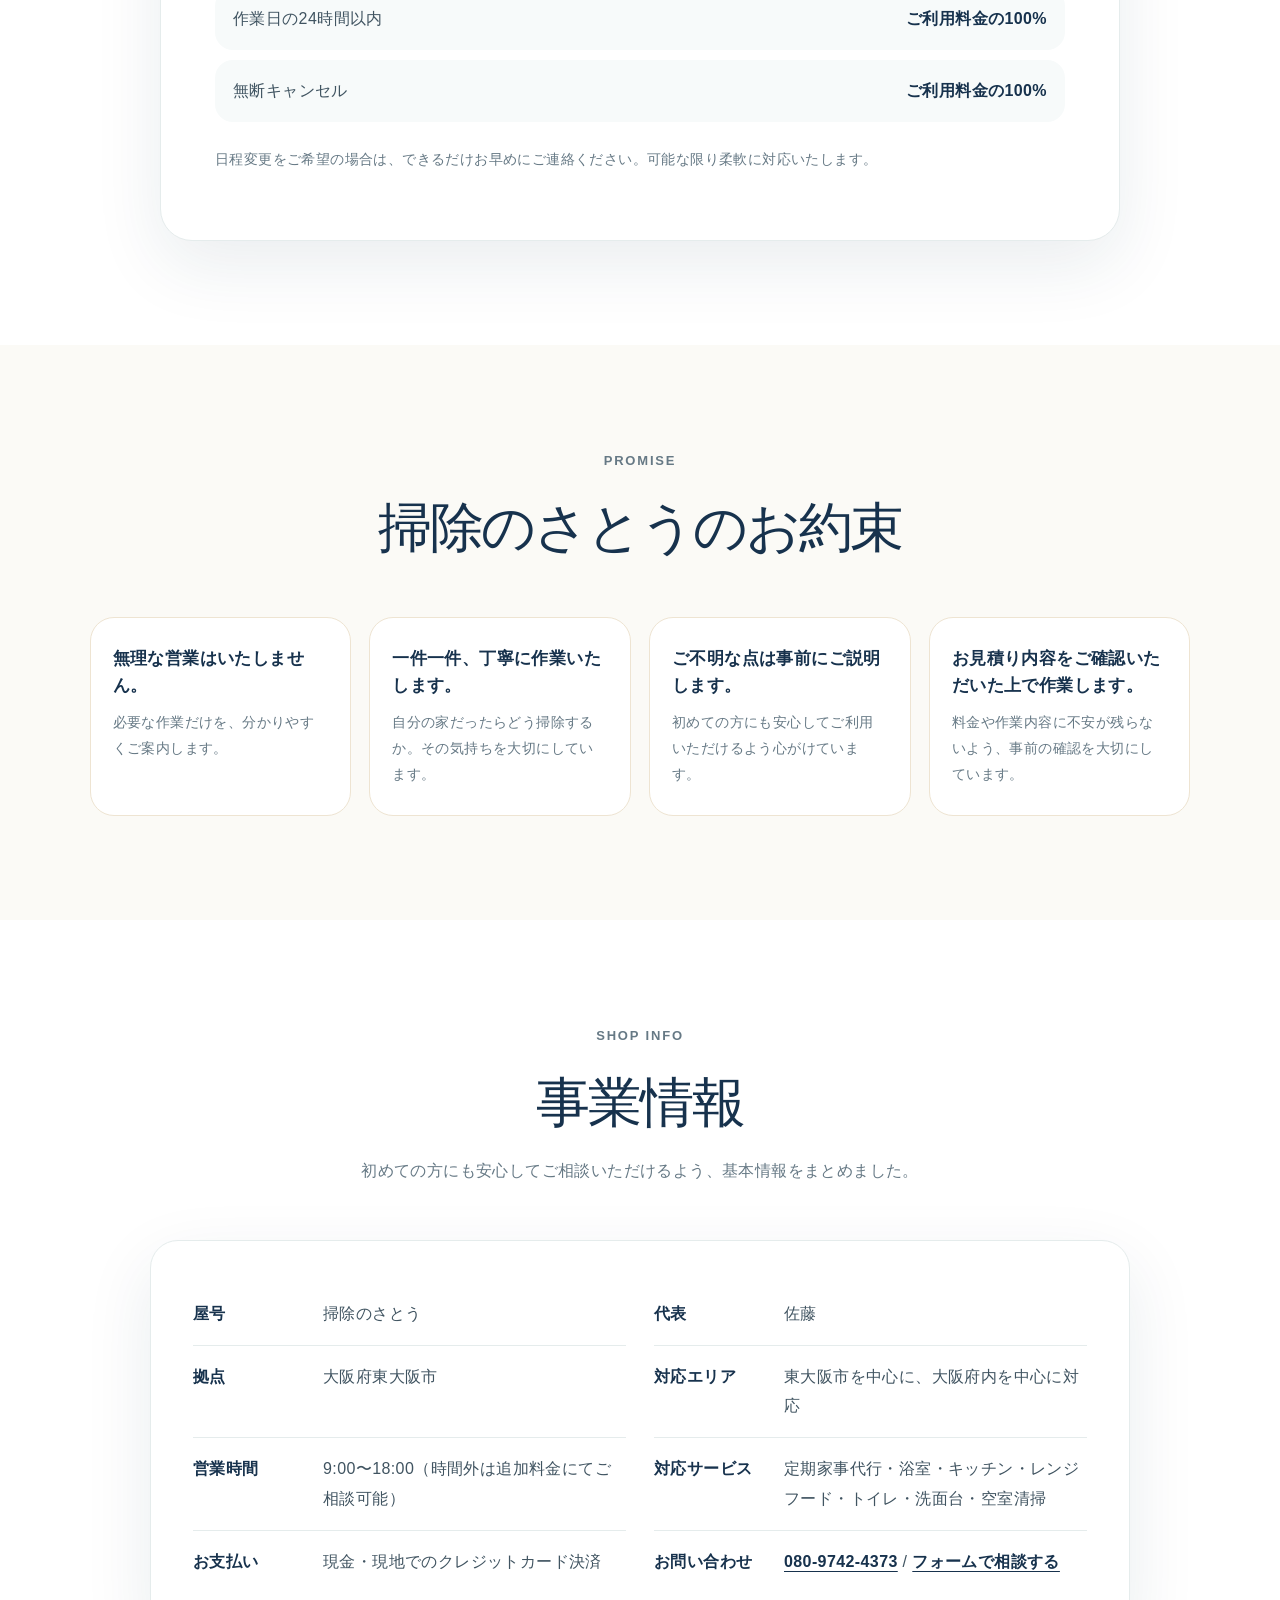
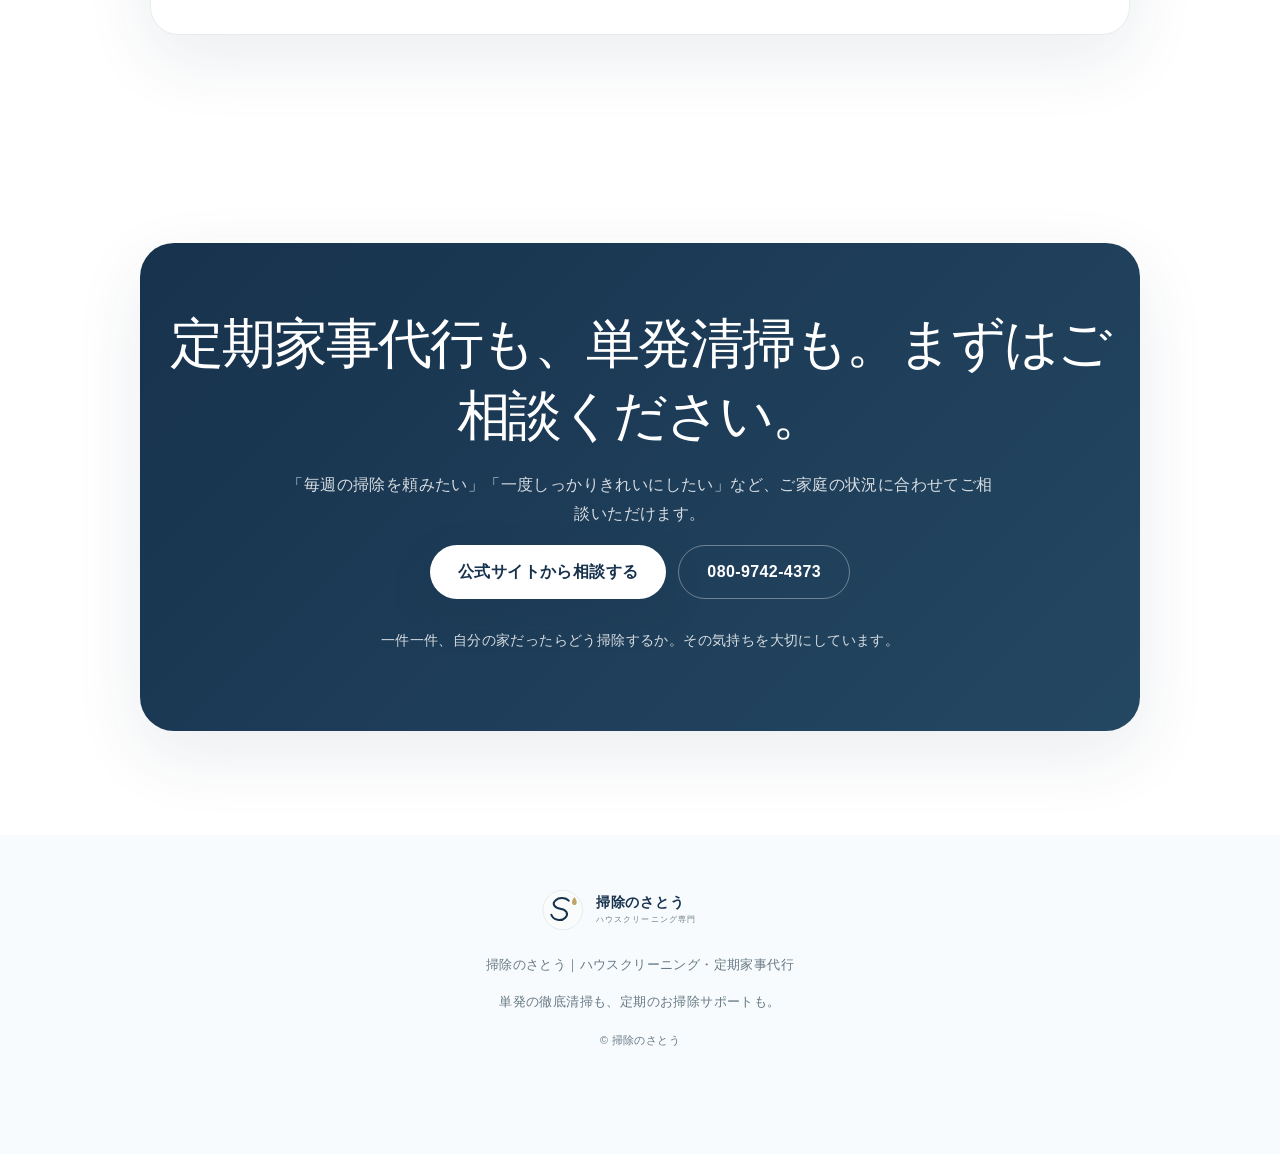
==== commit 700303c7: "Add files via upload" ====
--- a/index.html
+++ b/index.html
@@ -47,8 +47,8 @@
   <a class="brand" href="#top"><img src="assets/logo.svg" alt="掃除のさとう"></a>
   <button class="menu-button" type="button" aria-label="メニューを開く" aria-controls="site-nav" aria-expanded="false"><span aria-hidden="true"></span><span aria-hidden="true"></span></button>
   <nav class="nav" id="site-nav" aria-label="サイト内メニュー">
-    <a href="#housekeeping">定期家事代行</a>
-    <a href="#service">ハウスクリーニング</a>
+    <a href="housekeeping.html">定期家事代行</a>
+    <a href="cleaning.html">ハウスクリーニング</a>
     <a href="#voice">お客様の声</a>
     <a href="#price">料金</a>
     <a href="#promise">お約束</a>
@@ -66,8 +66,8 @@
     <h1>単発の徹底清掃も、<br>定期のお掃除サポートも。</h1>
     <p class="lead">掃除のさとうは、水回り・レンジフード・空室清掃などのハウスクリーニングと、きれいな状態を保つ定期家事代行を承ります。</p>
     <div class="actions">
-      <a class="button primary" href="#housekeeping">定期家事代行を相談する</a>
-      <a class="button secondary" href="#service">単発清掃を見る</a>
+      <a class="button primary" href="housekeeping.html">定期家事代行を見る</a>
+      <a class="button secondary" href="cleaning.html">単発清掃を見る</a>
       <a class="button secondary" href="tel:08097424373">電話する</a>
     </div>
     <p class="small-note">営業時間 9:00〜18:00｜時間外は追加料金にてご相談可能です</p>
@@ -97,7 +97,7 @@
         <li>休日を掃除で終わらせたくない方</li>
         <li>一度きれいにしても維持が難しい方</li>
       </ul>
-      <a class="button primary" href="https://forms.gle/PF4ynjadxf1Uwvu38" target="_blank" rel="noopener noreferrer">定期利用を相談する</a>
+      <a class="button primary" href="housekeeping.html">詳しく見る</a>
     </article>
     <article class="choice-card reveal">
       <span class="choice-label muted">単発の専門清掃</span>
@@ -108,7 +108,7 @@
         <li>退去後・入居前の空室を整えたい</li>
         <li>専門作業が必要な汚れを落としたい</li>
       </ul>
-      <a class="button secondary" href="#price">料金を見る</a>
+      <a class="button secondary" href="cleaning.html">詳しく見る</a>
     </article>
   </div>
 </section>
@@ -183,100 +183,22 @@
 <section class="section price" id="price">
   <div class="section-heading reveal">
     <p class="eyebrow">PRICE</p>
-    <h2>料金のご案内</h2>
-    <p><strong>公式サイト受付。</strong> 仲介サイトに送らず、掃除のさとう公式サービスとしてご相談を承ります。</p>
-  </div>
-
-  <div class="housekeeping-price reveal">
-    <div>
-      <p class="eyebrow">REGULAR PLAN</p>
-      <h3>定期家事代行</h3>
-      <p>掃除のプロが、月2回・週1回などのペースで日常清掃をサポートします。料金は作業内容・訪問頻度・対応エリアに合わせてご提案します。</p>
-    </div>
-    <div class="regular-plans">
-      <span>初回相談・お試し <strong>要相談</strong></span>
-      <span>月2回プラン <strong>隔週利用</strong></span>
-      <span>週1回プラン <strong>定期利用</strong></span>
-    </div>
-  </div>
-
-  <div class="price-columns">
-    <div class="set-menu reveal">
-      <h3>セットメニュー</h3>
-      <p class="sub">人気の水回りセットを分かりやすくまとめました。</p>
-
-      <div class="set-row popular">
-        <div class="rank">1</div>
-        <div class="set-main">
-          <h4>水回りクリーニング / 4点セット</h4>
-          <p>お風呂＋換気扇＋トイレ＋キッチン</p>
-          <small>内容：浴室・換気扇（レンジフード）・トイレ・キッチン</small>
-        </div>
-        <strong>39,000円<span>税込</span></strong>
-      </div>
-
-      <div class="set-row">
-        <div class="rank">2</div>
-        <div class="set-main">
-          <h4>水回りクリーニング / 3点セット</h4>
-          <p>お風呂＋換気扇＋キッチン</p>
-          <small>内容：浴室・換気扇（レンジフード）・キッチン</small>
-        </div>
-        <strong>32,000円<span>税込</span></strong>
-      </div>
-
-      <div class="set-row">
-        <div class="rank">3</div>
-        <div class="set-main">
-          <h4>水回りクリーニング / 2点セット</h4>
-          <p>お風呂＋換気扇</p>
-          <small>内容：浴室・換気扇（レンジフード）</small>
-        </div>
-        <strong>25,000円<span>税込</span></strong>
-      </div>
-
-      <div class="set-row">
-        <div class="rank">4</div>
-        <div class="set-main">
-          <h4>水回りクリーニング / 2点セット</h4>
-          <p>キッチン＋換気扇</p>
-          <small>内容：キッチン・換気扇（レンジフード）</small>
-        </div>
-        <strong>24,000円<span>税込</span></strong>
-      </div>
-      <p class="caution">※汚れの程度や設備状況により、作業時間が前後する場合があります。</p>
-    </div>
-
-    <aside class="side-price reveal">
-      <div class="single-menu">
-        <h3>単品メニュー</h3>
-        <dl>
-          <div><dt>浴室</dt><dd>17,000円</dd></div>
-          <div><dt>キッチン</dt><dd>17,000円</dd></div>
-          <div><dt>レンジフード</dt><dd>17,000円</dd></div>
-          <div><dt>トイレ</dt><dd>9,000円</dd></div>
-          <div><dt>洗面台</dt><dd>9,000円</dd></div>
-        </dl>
-        <small>※すべて税込価格です。</small>
-      </div>
-      <div class="payment">
-        <h3>お支払い方法</h3>
-        <p><strong>現金・現地でのクレジットカード決済に対応しております。</strong></p>
-        <p class="card-brands">VISA / Mastercard / JCB / American Express / Diners Club</p>
-        <p>作業後、現地でお支払いいただけます。</p>
-      </div>
-    </aside>
-  </div>
-
-  <div class="vacant reveal">
-    <h3>空室クリーニング</h3>
-    <div>
-      <span>1R・1K <strong>22,000円〜</strong></span>
-      <span>1DK・1LDK <strong>33,000円〜</strong></span>
-      <span>2DK・2LDK <strong>44,000円〜</strong></span>
-      <span>3DK・3LDK <strong>66,000円〜</strong></span>
-    </div>
-    <p>4LDK以上、不動産会社様・オーナー様からのご依頼もお見積りいたします。</p>
+    <h2>料金はサービス別にご確認ください</h2>
+    <p><strong>公式サイト受付。</strong> 定期家事代行とハウスクリーニングは、内容・回数・料金の考え方が異なるため、専用ページに分けてご案内しています。</p>
+  </div>
+  <div class="choice-grid">
+    <article class="choice-card featured reveal">
+      <span class="choice-label">定期利用</span>
+      <h3>定期家事代行の料金</h3>
+      <p>初回お試し、月2回、週1回、スポット利用の料金と受付日時を掲載しています。</p>
+      <a class="button primary" href="housekeeping.html#price">家事代行の料金を見る</a>
+    </article>
+    <article class="choice-card reveal">
+      <span class="choice-label muted">単発清掃</span>
+      <h3>ハウスクリーニングの料金</h3>
+      <p>水回りセット、単品メニュー、空室クリーニングの料金を掲載しています。</p>
+      <a class="button secondary" href="cleaning.html#price">清掃料金を見る</a>
+    </article>
   </div>
 </section>
 
--- a/style.css
+++ b/style.css
@@ -3,6 +3,7 @@
 *{box-sizing:border-box}html{scroll-behavior:smooth;overflow-x:hidden}body{margin:0;font-family:-apple-system,BlinkMacSystemFont,"Hiragino Sans","Noto Sans JP","Yu Gothic",sans-serif;color:var(--ink);line-height:1.86;letter-spacing:.025em;background:#fff;overflow-x:hidden}img{display:block;max-width:100%;height:auto}a{text-decoration:none;color:inherit}a:focus-visible,button:focus-visible,summary:focus-visible{outline:3px solid rgba(191,165,106,.55);outline-offset:4px}.skip-link{position:fixed;left:14px;top:14px;z-index:100;transform:translateY(-140%);background:#fff;color:var(--navy);border:1px solid var(--line);border-radius:999px;padding:10px 16px;font-weight:800;box-shadow:var(--shadow)}.skip-link:focus{transform:none}
 .site-header{height:76px;position:sticky;top:0;z-index:50;display:flex;align-items:center;justify-content:space-between;padding:0 clamp(18px,5vw,76px);background:rgba(255,255,255,.88);backdrop-filter:blur(20px);border-bottom:1px solid rgba(229,236,236,.85)}.brand img{width:210px}.nav{display:flex;align-items:center;gap:30px;font-weight:650;font-size:14px;color:var(--navy)}.nav-cta{padding:10px 22px;border-radius:999px;background:var(--gold);color:#fff}.menu-button{display:none}
 .hero{display:grid;grid-template-columns:1.05fr .95fr;align-items:center;gap:clamp(46px,7vw,104px);padding:clamp(44px,7vw,94px) clamp(24px,7vw,112px);background:linear-gradient(180deg,#fff 0%,var(--cream) 100%)}.hero-photo img{width:100%;height:min(650px,64vh);object-fit:cover;object-position:center center;border-radius:42px;box-shadow:var(--shadow)}.eyebrow{margin:0 0 18px;color:#7A9DA7;font-weight:800;font-size:13px;letter-spacing:.14em;text-transform:uppercase}h1{margin:0 0 26px;color:var(--navy);font-size:clamp(48px,7vw,88px);font-weight:530;line-height:1.12;letter-spacing:-.05em}.lead{margin:0 0 32px;color:#435762;font-size:clamp(16px,1.8vw,20px)}.actions{display:flex;gap:12px;flex-wrap:wrap}.button{min-height:54px;padding:0 28px;border-radius:999px;display:inline-flex;align-items:center;justify-content:center;font-weight:800;transition:.22s}.button:hover{transform:translateY(-2px)}.primary{background:var(--navy);color:#fff;box-shadow:0 16px 40px rgba(23,50,77,.18)}.secondary{background:#fff;color:var(--navy);border:1px solid var(--line)}.small-note{font-size:14px;color:var(--muted);margin-top:22px}
+.subpage-hero{display:grid;grid-template-columns:.96fr 1.04fr;align-items:center;gap:clamp(36px,6vw,88px);padding:clamp(44px,7vw,94px) clamp(24px,7vw,112px);background:linear-gradient(180deg,#fff 0%,var(--cream) 100%)}.housekeeping-hero{background:linear-gradient(180deg,#fff 0%,#F7FAFA 100%)}.subpage-photo img{width:100%;height:min(560px,58vh);object-fit:cover;object-position:center;border-radius:38px;box-shadow:var(--shadow)}.points-grid{display:grid;grid-template-columns:repeat(3,1fr);gap:18px}.point-card{background:#fff;border:1px solid var(--line);border-radius:26px;padding:28px 24px;box-shadow:0 18px 54px rgba(23,50,77,.055)}.point-card h3{margin:0 0 10px;color:var(--navy);font-size:20px}.point-card p{margin:0;color:var(--muted);font-size:14px}.scope-section{background:var(--cream)}.scope-grid{max-width:980px;margin:auto;display:grid;grid-template-columns:repeat(5,1fr);gap:12px}.scope-grid span{display:grid;place-items:center;min-height:70px;padding:10px;border:1px solid #EEE4D2;border-radius:18px;background:#fff;color:var(--navy);font-weight:750;text-align:center;font-size:14px}.plan-grid{display:grid;grid-template-columns:repeat(4,1fr);gap:16px}.plan-card{background:#fff;border:1px solid var(--line);border-radius:26px;padding:24px 20px;box-shadow:0 18px 54px rgba(23,50,77,.055)}.plan-card.featured{background:#FFFCF3;border-color:#E8DDC5}.plan-card span{display:inline-flex;min-height:28px;align-items:center;padding:3px 10px;border-radius:999px;background:#EAF1F2;color:var(--navy);font-size:12px;font-weight:900;margin-bottom:12px}.plan-card.featured span{background:var(--gold);color:#fff}.plan-card h3{margin:0 0 8px;color:var(--navy);font-size:21px}.plan-price{margin:0 0 6px;color:var(--navy);font-size:26px;font-weight:900;line-height:1.25;letter-spacing:-.02em}.plan-card p:not(.plan-price){margin:0 0 10px;color:#405461}.plan-card small{display:block;color:var(--muted);font-size:12px;line-height:1.7}.price-note{max-width:900px;margin:20px auto 0;color:var(--muted);font-size:13px;text-align:center}.schedule-card{max-width:900px;margin:auto;background:#fff;border:1px solid var(--line);border-radius:28px;box-shadow:var(--shadow);padding:clamp(24px,4vw,40px)}.schedule-card dl{margin:0;display:grid;grid-template-columns:1fr 1fr;gap:0 26px}.schedule-card div{display:grid;grid-template-columns:120px 1fr;gap:16px;padding:16px 0;border-bottom:1px solid var(--line)}.schedule-card dt{color:var(--navy);font-weight:850}.schedule-card dd{margin:0;color:#405461}.cross-link{background:var(--soft)}.cross-card{max-width:960px;margin:auto;background:#fff;border:1px solid var(--line);border-radius:30px;padding:clamp(28px,5vw,48px);text-align:center;box-shadow:var(--shadow)}.cross-card h2{margin:0 0 14px;color:var(--navy);font-size:clamp(30px,4vw,48px);font-weight:540;line-height:1.35;letter-spacing:-.04em}.cross-card p{max-width:720px;margin:0 auto 24px;color:var(--muted)}
 .trust-strip{margin:0 clamp(24px,7vw,112px);transform:translateY(-24px);display:grid;grid-template-columns:repeat(4,1fr);background:#fff;border:1px solid var(--line);border-radius:28px;overflow:hidden;box-shadow:var(--shadow)}.trust-strip div{padding:24px 22px;border-right:1px solid var(--line)}.trust-strip div:last-child{border-right:0}.trust-strip strong{display:block;color:var(--navy);font-size:17px}.trust-strip span{color:var(--muted);font-size:13px}
 .section{padding:104px clamp(24px,7vw,112px)}.section-heading{text-align:center;max-width:760px;margin:0 auto 54px}.section-heading h2,.contact-card h2,.policy-card h2{margin:0 0 18px;color:var(--navy);font-size:clamp(32px,4.2vw,54px);font-weight:540;line-height:1.34;letter-spacing:-.04em}.section-heading p{color:var(--muted)}
 .service-choice{background:#fff}.choice-grid{display:grid;grid-template-columns:1.06fr .94fr;gap:24px;align-items:stretch}.choice-card{background:#fff;border:1px solid var(--line);border-radius:30px;padding:clamp(26px,4vw,42px);box-shadow:0 18px 54px rgba(23,50,77,.055);display:flex;flex-direction:column;align-items:flex-start}.choice-card.featured{background:linear-gradient(135deg,#fff,#FBF7EF);border-color:#E8DDC5}.choice-label{display:inline-flex;align-items:center;min-height:30px;padding:4px 12px;border-radius:999px;background:var(--gold);color:#fff;font-size:12px;font-weight:900;margin-bottom:16px}.choice-label.muted{background:#EAF1F2;color:var(--navy)}.choice-card h3{margin:0 0 12px;color:var(--navy);font-size:clamp(25px,3vw,34px);line-height:1.35;letter-spacing:-.03em}.choice-card p{margin:0 0 18px;color:#405461}.choice-card ul{margin:0 0 24px;padding-left:1.15em;color:var(--muted)}.choice-card li{margin:4px 0}.choice-card .button{margin-top:auto}
@@ -17,8 +18,8 @@
 .about{background:#fff}.info-card{max-width:980px;margin:auto;background:#fff;border:1px solid var(--line);border-radius:28px;box-shadow:var(--shadow);padding:clamp(24px,4vw,42px)}.info-card dl{margin:0;display:grid;grid-template-columns:1fr 1fr;gap:0 28px}.info-card div{display:grid;grid-template-columns:112px 1fr;gap:18px;padding:16px 0;border-bottom:1px solid var(--line)}.info-card div:nth-last-child(-n+2){border-bottom:0}.info-card dt{color:var(--navy);font-weight:800}.info-card dd{margin:0;color:#405461}.info-card a{color:var(--navy);font-weight:750;text-decoration:underline;text-decoration-thickness:1px;text-underline-offset:4px}
 .contact-card{max-width:1000px;margin:auto;text-align:center;background:linear-gradient(135deg,#17324D,#244762);border-radius:34px;padding:64px 24px;color:#fff;box-shadow:var(--shadow)}.contact-card h2{color:#fff}.contact-card p{color:rgba(255,255,255,.82)}.center{justify-content:center}.light{background:#fff;color:var(--navy)}.dark{background:transparent;color:#fff;border:1px solid rgba(255,255,255,.35)}.footer-message{margin-top:28px;font-size:14px}
 footer{text-align:center;background:#F8FBFD;padding:48px 24px 102px;color:var(--muted);font-size:13px}footer img{width:210px;margin:0 auto 16px}.fixed-cta{display:none}.js .reveal{opacity:0;transform:translateY(22px);transition:.72s ease}.js .reveal.show,.no-js .reveal{opacity:1;transform:none}
-@media(max-width:1100px){.reason-layout,.proof-inner{grid-template-columns:1fr}.reason-grid,.voice-grid,.promise-grid{grid-template-columns:repeat(2,1fr)}}
-@media(max-width:760px){body{padding-bottom:calc(82px + env(safe-area-inset-bottom))}.site-header{height:70px;padding:0 18px}.brand img{width:min(178px,56vw)}.menu-button{display:grid;width:42px;height:42px;place-items:center;background:#fff;border:1px solid var(--line);border-radius:50%;padding:0}.menu-button span{width:18px;height:2px;background:var(--navy);margin:3px 0}.nav{display:none;position:fixed;left:14px;right:14px;top:78px;background:#fff;border:1px solid var(--line);border-radius:24px;box-shadow:var(--shadow);padding:12px;flex-direction:column;gap:0}.nav.open{display:flex}.nav a{padding:14px 16px}.hero{grid-template-columns:1fr;padding:30px 22px 62px}.hero-photo img{height:auto;aspect-ratio:4/3.1;border-radius:30px}h1{font-size:clamp(38px,11vw,43px);letter-spacing:-.035em}.lead br{display:none}.actions{display:grid;grid-template-columns:1fr}.button{width:100%;min-height:52px;padding:0 20px}.trust-strip{grid-template-columns:1fr;margin:0 22px;transform:none}.trust-strip div{border-right:0;border-bottom:1px solid var(--line)}.trust-strip div:last-child{border-bottom:0}.section{padding:82px 22px}.choice-grid,.service-grid,.reason-grid,.voice-grid,.price-columns,.promise-grid,.housekeeping-price{grid-template-columns:1fr}.choice-card{border-radius:24px}.housekeeping-price{border-radius:24px;margin-bottom:22px}.regular-plans{grid-template-columns:1fr}.regular-plans span{min-height:auto}.manager{grid-template-columns:92px 1fr}.manager img{width:92px;height:112px}.proof-photos{grid-template-columns:1fr}.proof-photos img{height:230px}.set-row{grid-template-columns:30px 1fr}.set-row>strong{grid-column:2;font-size:25px}.set-row>strong span{text-align:left}.vacant div{grid-template-columns:1fr 1fr}.policy-table div{display:block}.policy-table strong{display:block;margin-top:4px}.info-card dl{grid-template-columns:1fr}.info-card div,.info-card div:nth-last-child(-n+2){grid-template-columns:1fr;gap:4px;border-bottom:1px solid var(--line)}.info-card div:last-child{border-bottom:0}.fixed-cta{display:grid;position:fixed;left:12px;right:12px;bottom:calc(12px + env(safe-area-inset-bottom));z-index:60;grid-template-columns:1fr 1.3fr;gap:8px;background:rgba(255,255,255,.9);backdrop-filter:blur(18px);border:1px solid var(--line);box-shadow:0 16px 44px rgba(23,50,77,.16);padding:8px;border-radius:20px}.fixed-cta a{min-height:46px;display:grid;place-items:center;border-radius:14px;font-weight:800}.fixed-cta a:first-child{background:#fff;color:var(--navy);border:1px solid var(--line)}.fixed-cta a:last-child{background:var(--navy);color:#fff}}
+@media(max-width:1100px){.reason-layout,.proof-inner{grid-template-columns:1fr}.reason-grid,.voice-grid,.promise-grid,.plan-grid{grid-template-columns:repeat(2,1fr)}.scope-grid{grid-template-columns:repeat(3,1fr)}}
+@media(max-width:760px){body{padding-bottom:calc(82px + env(safe-area-inset-bottom))}.site-header{height:70px;padding:0 18px}.brand img{width:min(178px,56vw)}.menu-button{display:grid;width:42px;height:42px;place-items:center;background:#fff;border:1px solid var(--line);border-radius:50%;padding:0}.menu-button span{width:18px;height:2px;background:var(--navy);margin:3px 0}.nav{display:none;position:fixed;left:14px;right:14px;top:78px;background:#fff;border:1px solid var(--line);border-radius:24px;box-shadow:var(--shadow);padding:12px;flex-direction:column;gap:0}.nav.open{display:flex}.nav a{padding:14px 16px}.hero,.subpage-hero{grid-template-columns:1fr;padding:30px 22px 62px}.hero-photo img,.subpage-photo img{height:auto;aspect-ratio:4/3.1;border-radius:30px}h1{font-size:clamp(38px,11vw,43px);letter-spacing:-.035em}.lead br{display:none}.actions{display:grid;grid-template-columns:1fr}.button{width:100%;min-height:52px;padding:0 20px}.trust-strip{grid-template-columns:1fr;margin:0 22px;transform:none}.trust-strip div{border-right:0;border-bottom:1px solid var(--line)}.trust-strip div:last-child{border-bottom:0}.section{padding:82px 22px}.choice-grid,.service-grid,.reason-grid,.voice-grid,.price-columns,.promise-grid,.housekeeping-price,.points-grid,.plan-grid,.schedule-card dl{grid-template-columns:1fr}.choice-card{border-radius:24px}.housekeeping-price{border-radius:24px;margin-bottom:22px}.regular-plans,.scope-grid{grid-template-columns:1fr}.regular-plans span{min-height:auto}.scope-grid span{min-height:58px}.schedule-card div{grid-template-columns:1fr;gap:4px}.manager{grid-template-columns:92px 1fr}.manager img{width:92px;height:112px}.proof-photos{grid-template-columns:1fr}.proof-photos img{height:230px}.set-row{grid-template-columns:30px 1fr}.set-row>strong{grid-column:2;font-size:25px}.set-row>strong span{text-align:left}.vacant div{grid-template-columns:1fr 1fr}.policy-table div{display:block}.policy-table strong{display:block;margin-top:4px}.info-card dl{grid-template-columns:1fr}.info-card div,.info-card div:nth-last-child(-n+2){grid-template-columns:1fr;gap:4px;border-bottom:1px solid var(--line)}.info-card div:last-child{border-bottom:0}.fixed-cta{display:grid;position:fixed;left:12px;right:12px;bottom:calc(12px + env(safe-area-inset-bottom));z-index:60;grid-template-columns:1fr 1.3fr;gap:8px;background:rgba(255,255,255,.9);backdrop-filter:blur(18px);border:1px solid var(--line);box-shadow:0 16px 44px rgba(23,50,77,.16);padding:8px;border-radius:20px}.fixed-cta a{min-height:46px;display:grid;place-items:center;border-radius:14px;font-weight:800}.fixed-cta a:first-child{background:#fff;color:var(--navy);border:1px solid var(--line)}.fixed-cta a:last-child{background:var(--navy);color:#fff}}
 @media(max-width:380px){.section{padding-left:18px;padding-right:18px}.hero{padding-left:18px;padding-right:18px}.trust-strip{margin-left:18px;margin-right:18px}.vacant div{grid-template-columns:1fr}.contact-card{padding:50px 18px}.fixed-cta{left:8px;right:8px}}
 @media(prefers-reduced-motion:reduce){html{scroll-behavior:auto}*,*::before,*::after{transition-duration:.01ms !important;animation-duration:.01ms !important;animation-iteration-count:1 !important}.js .reveal{opacity:1;transform:none}}
 
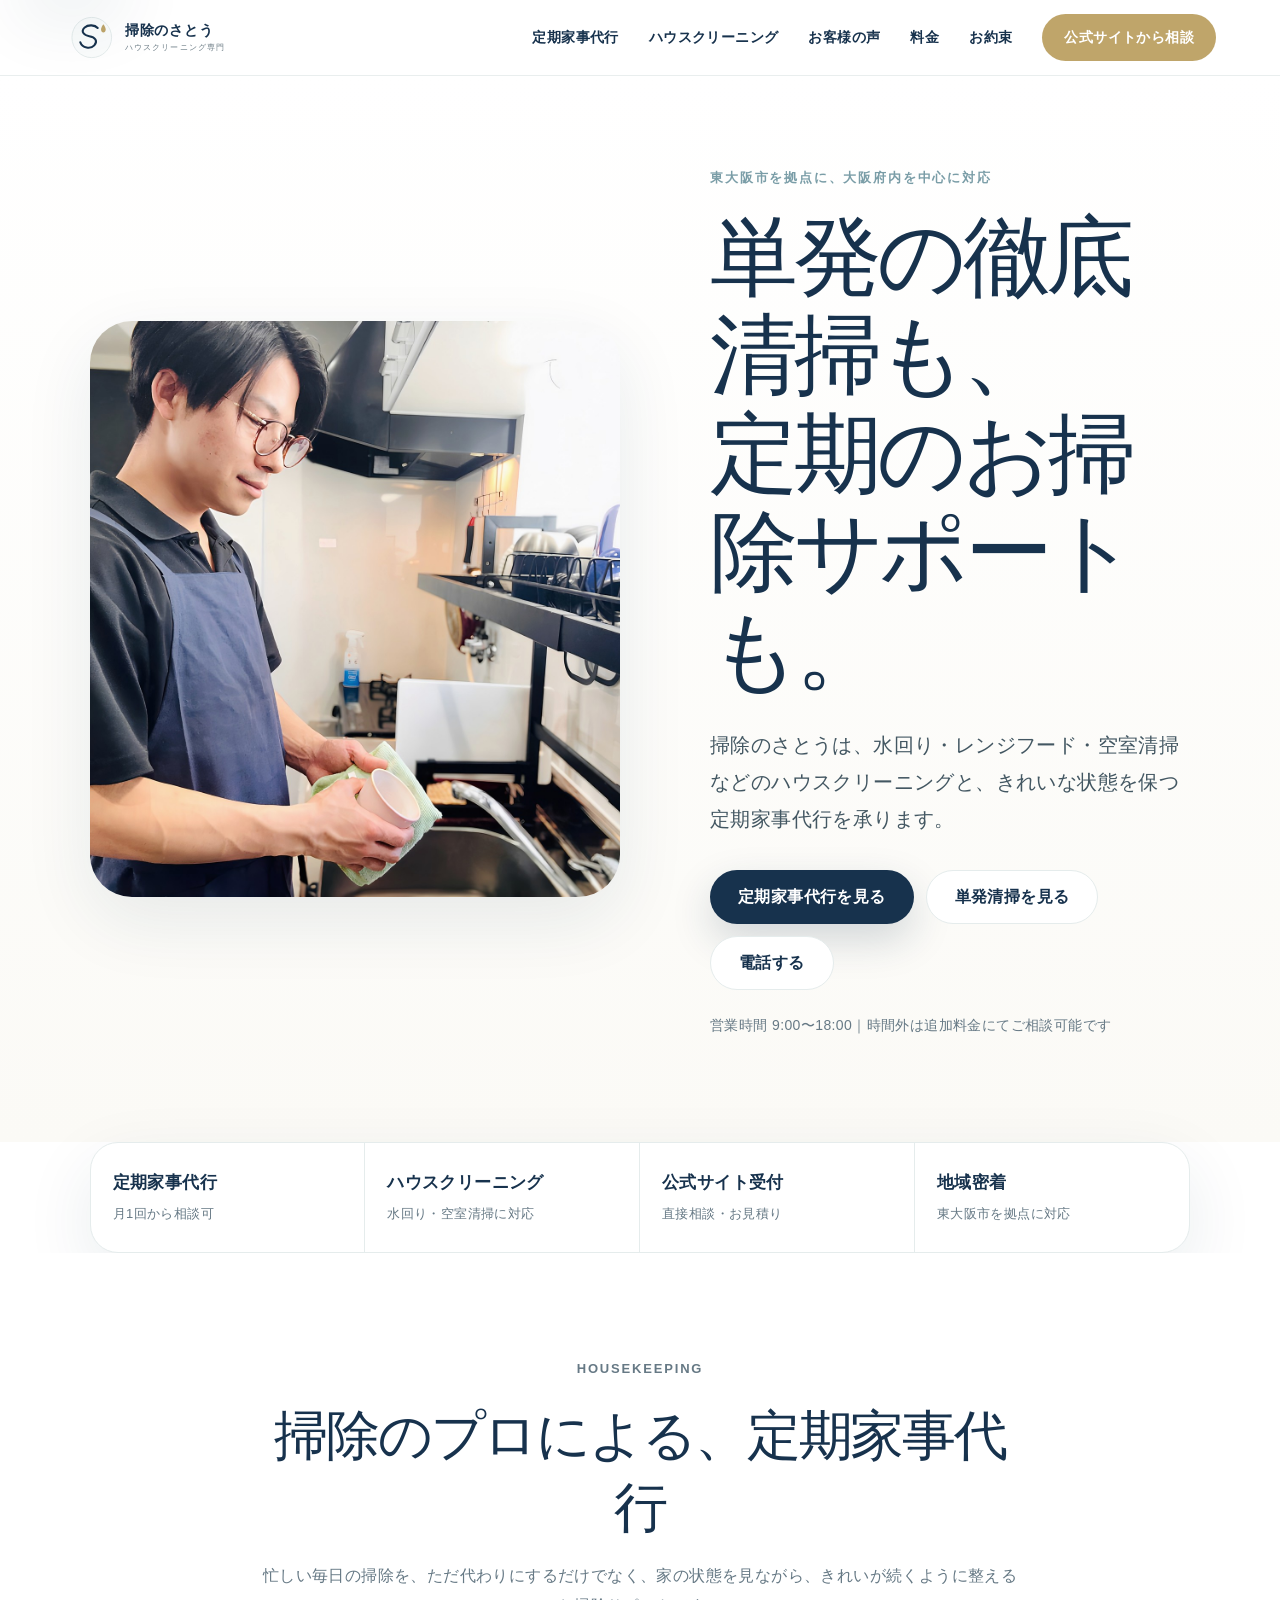
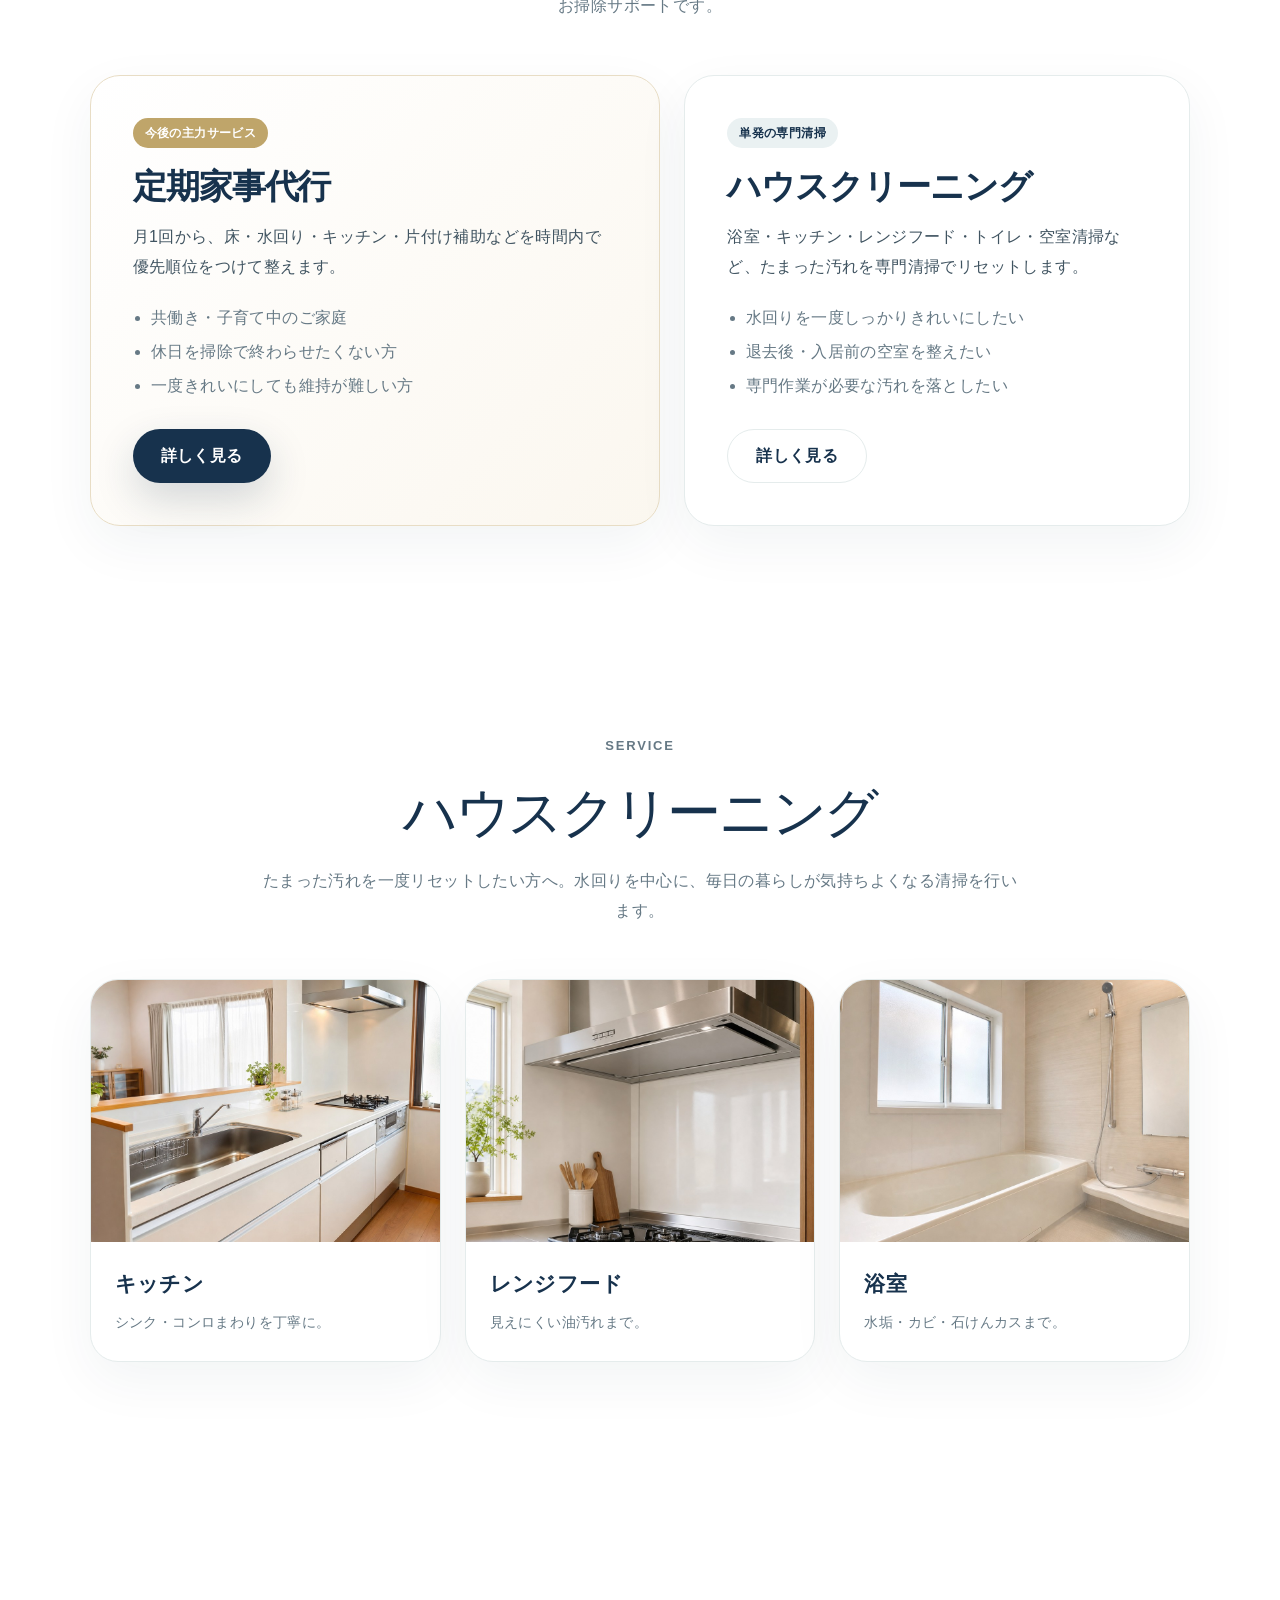
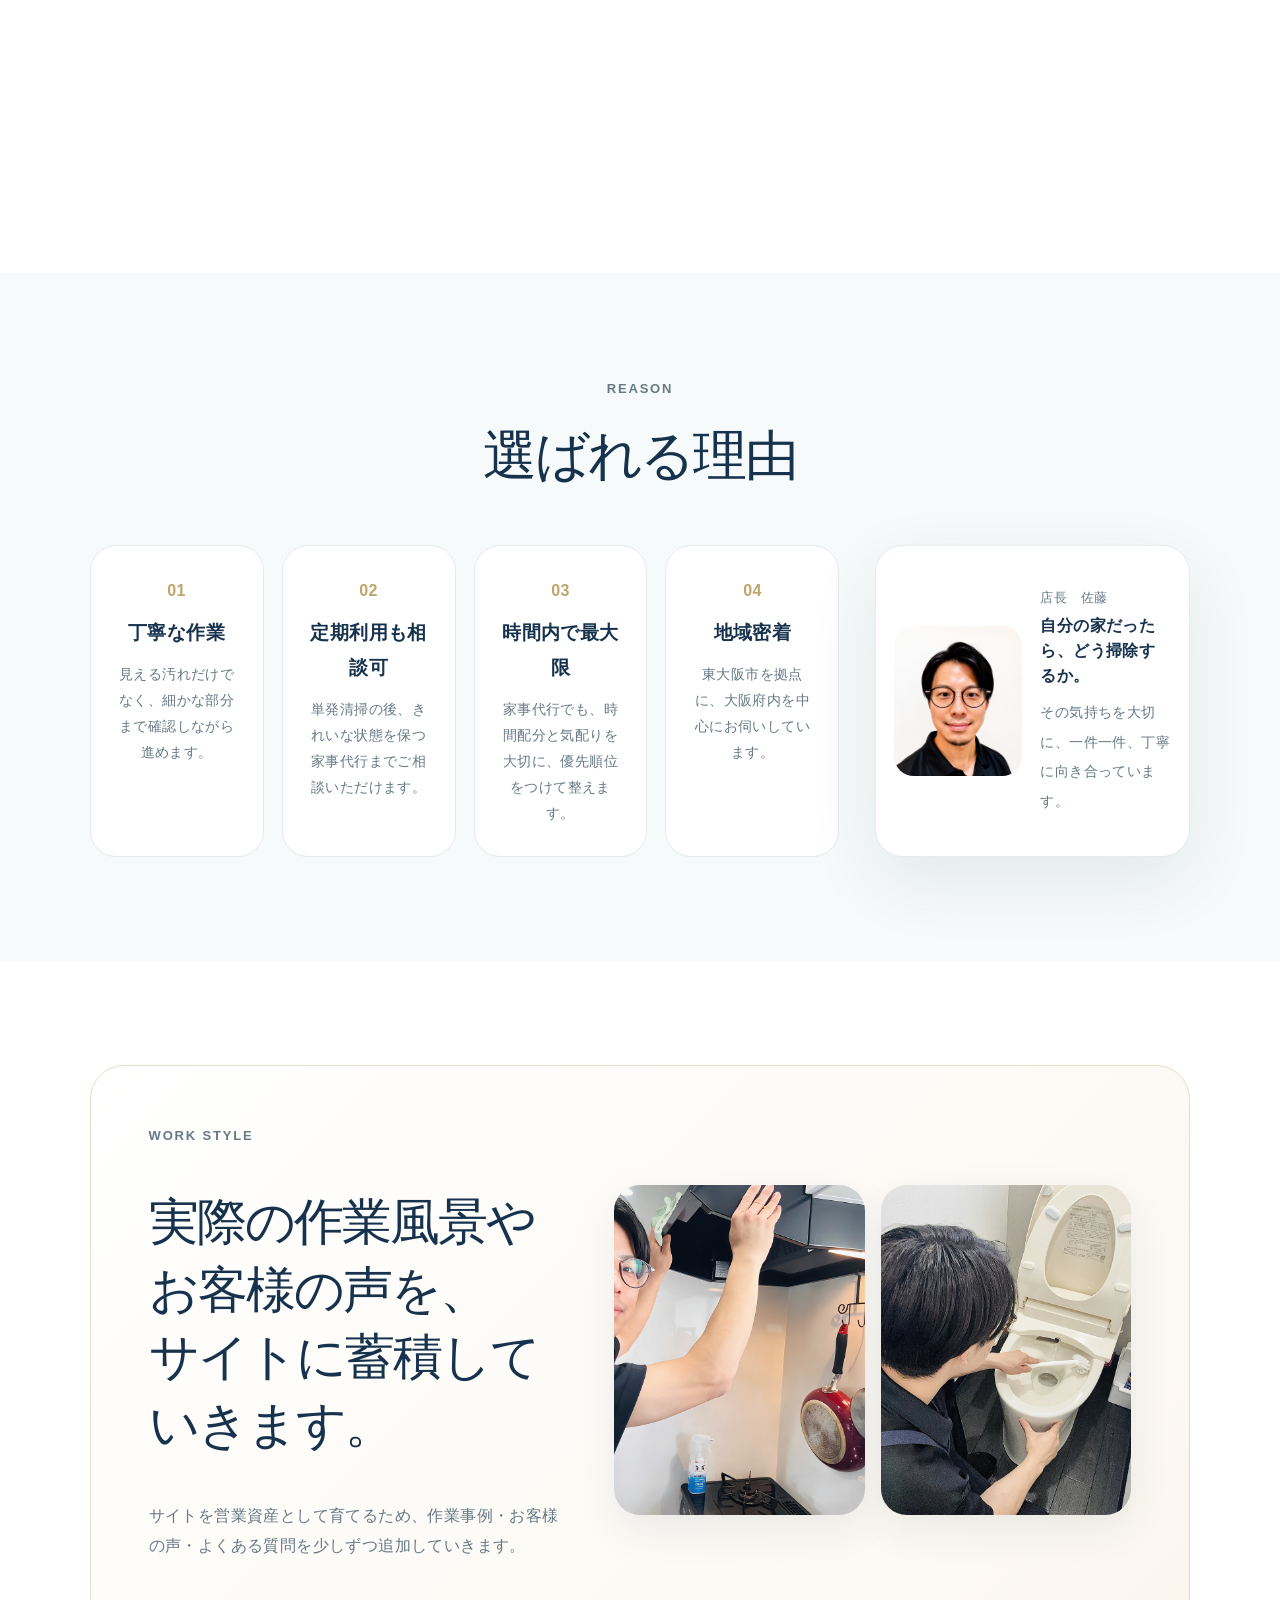
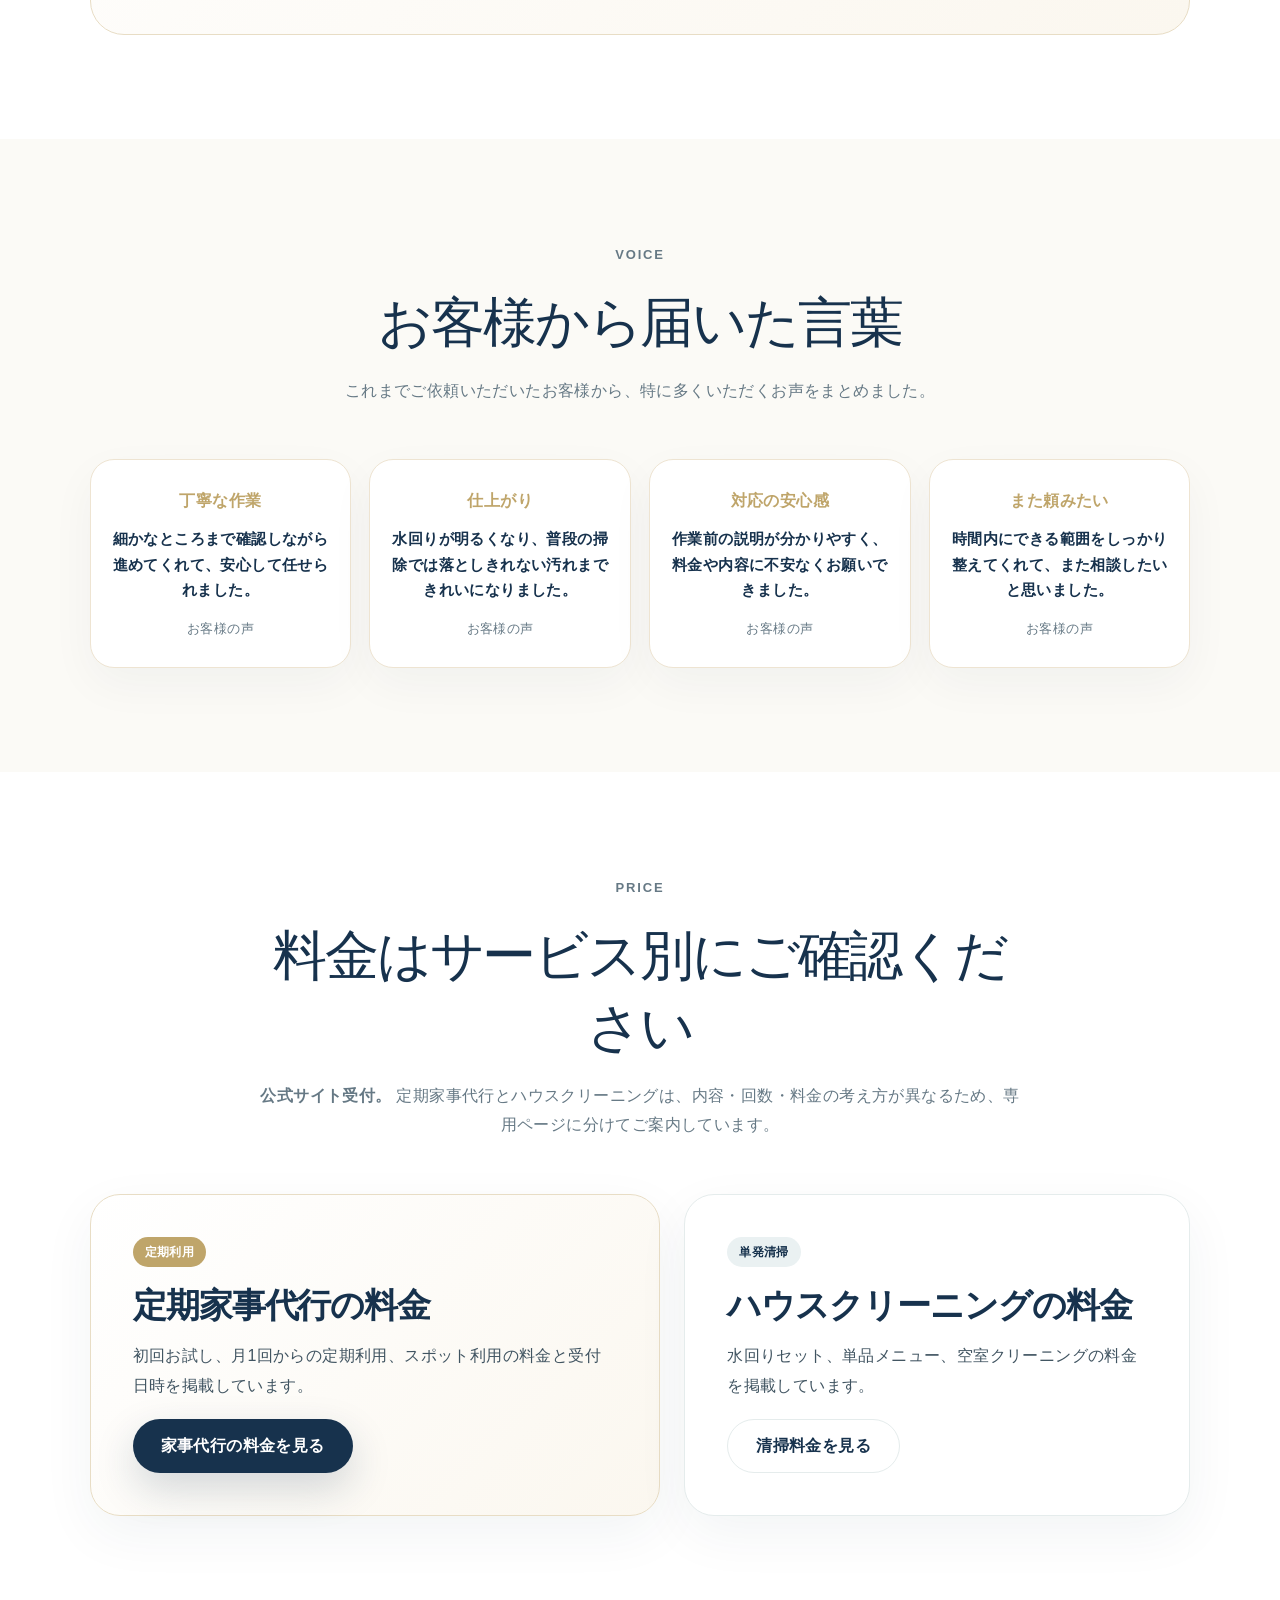
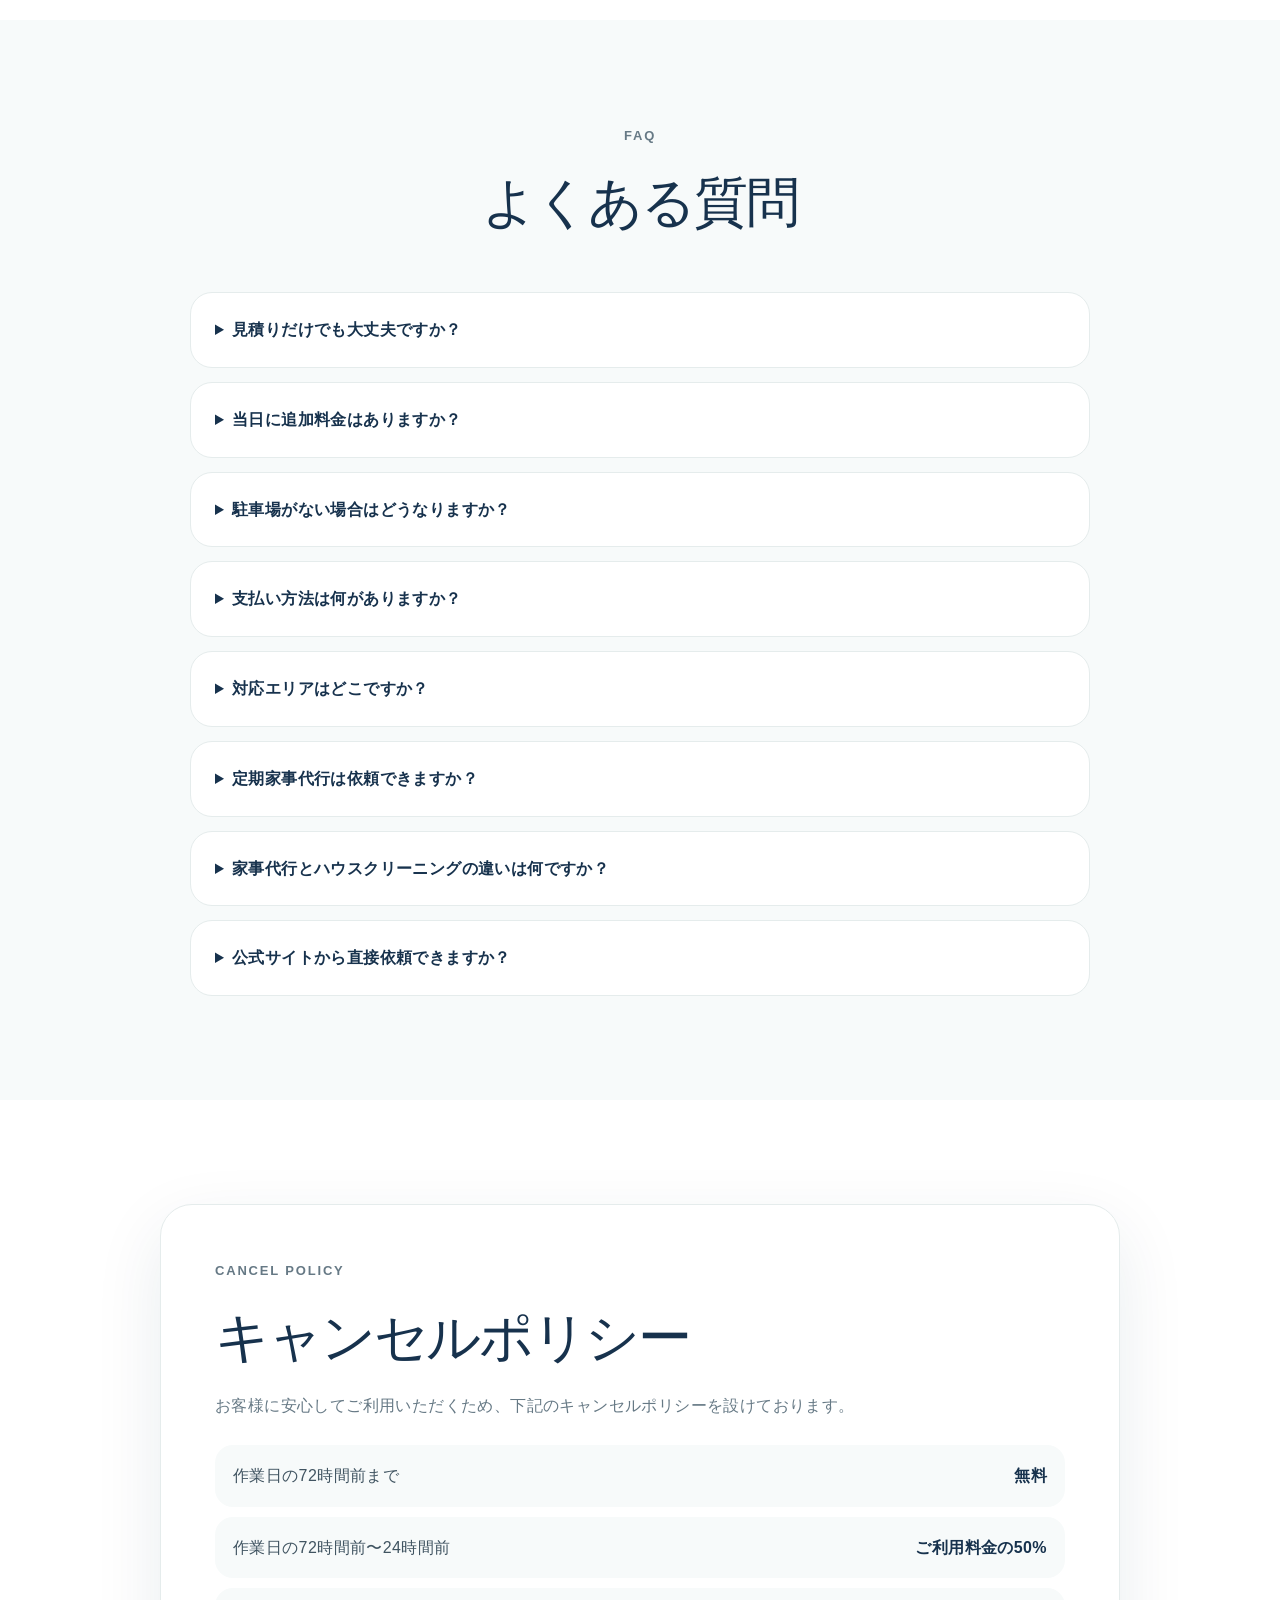
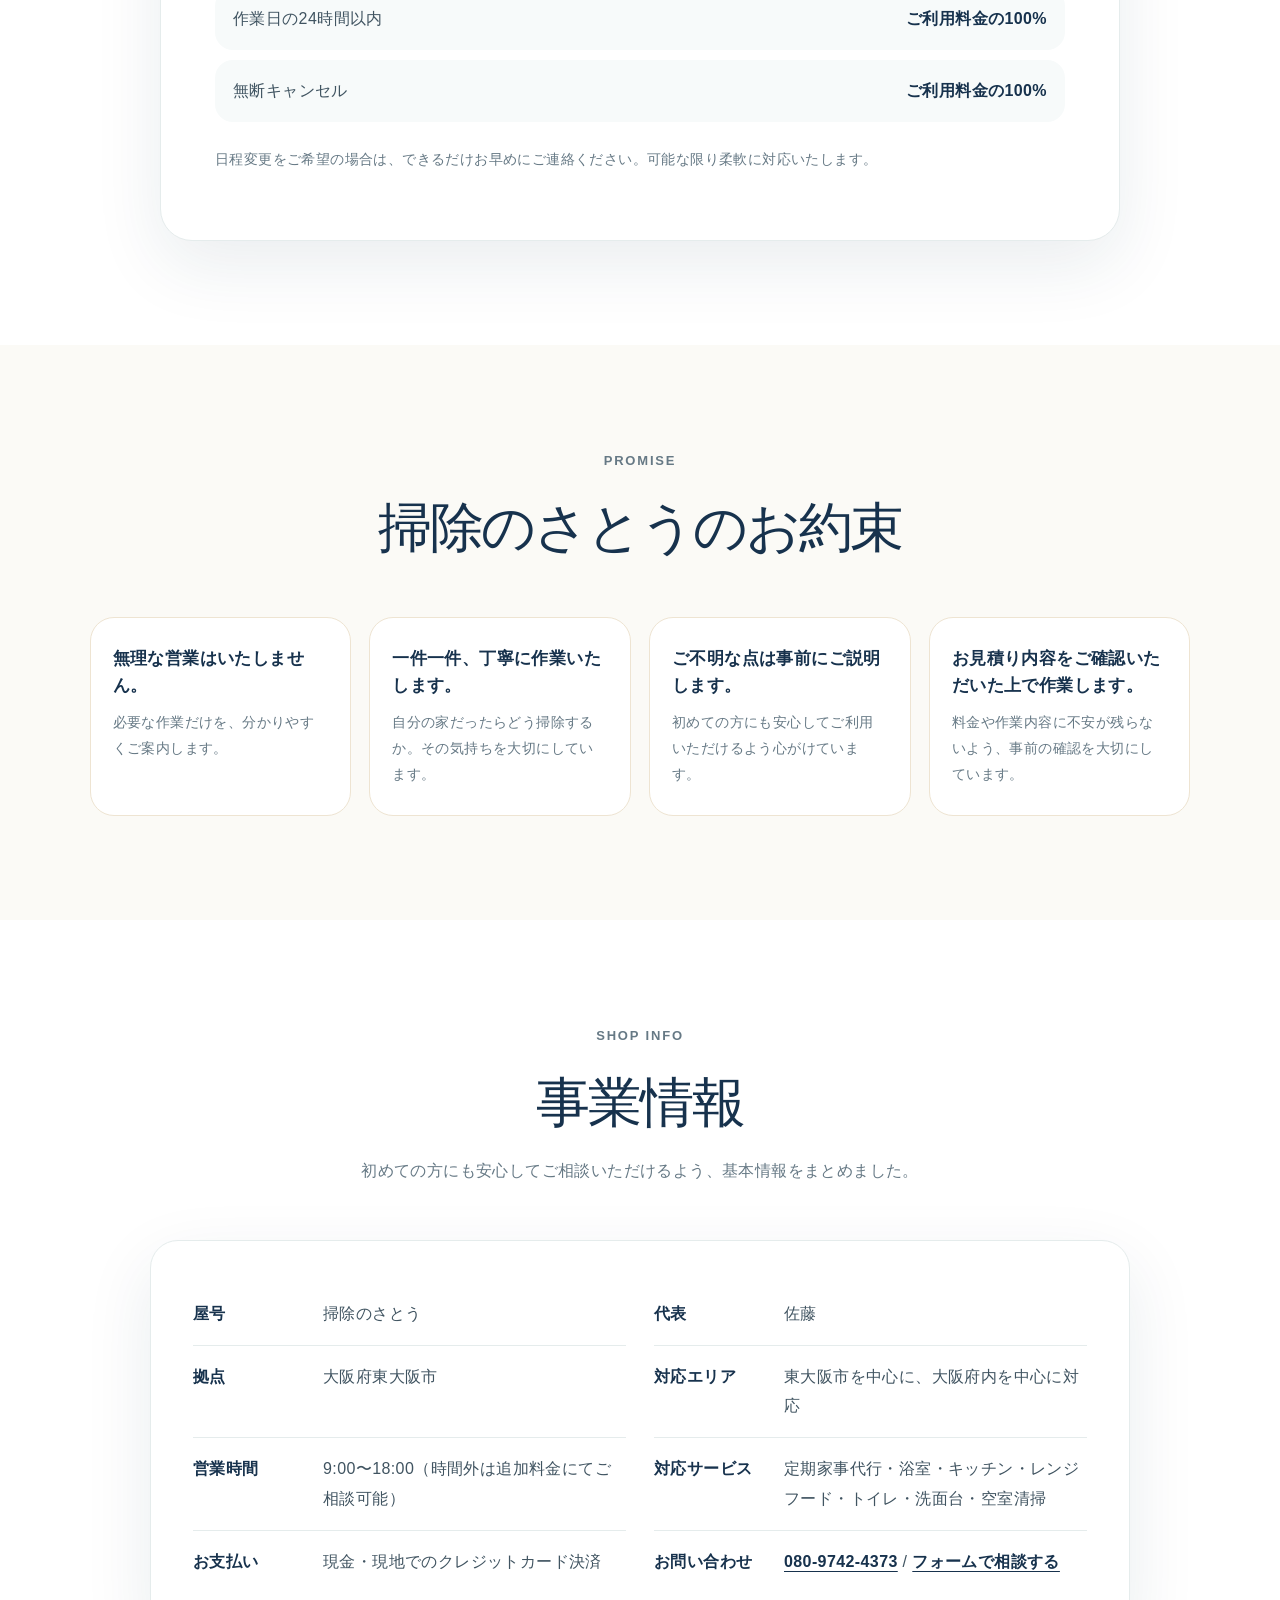
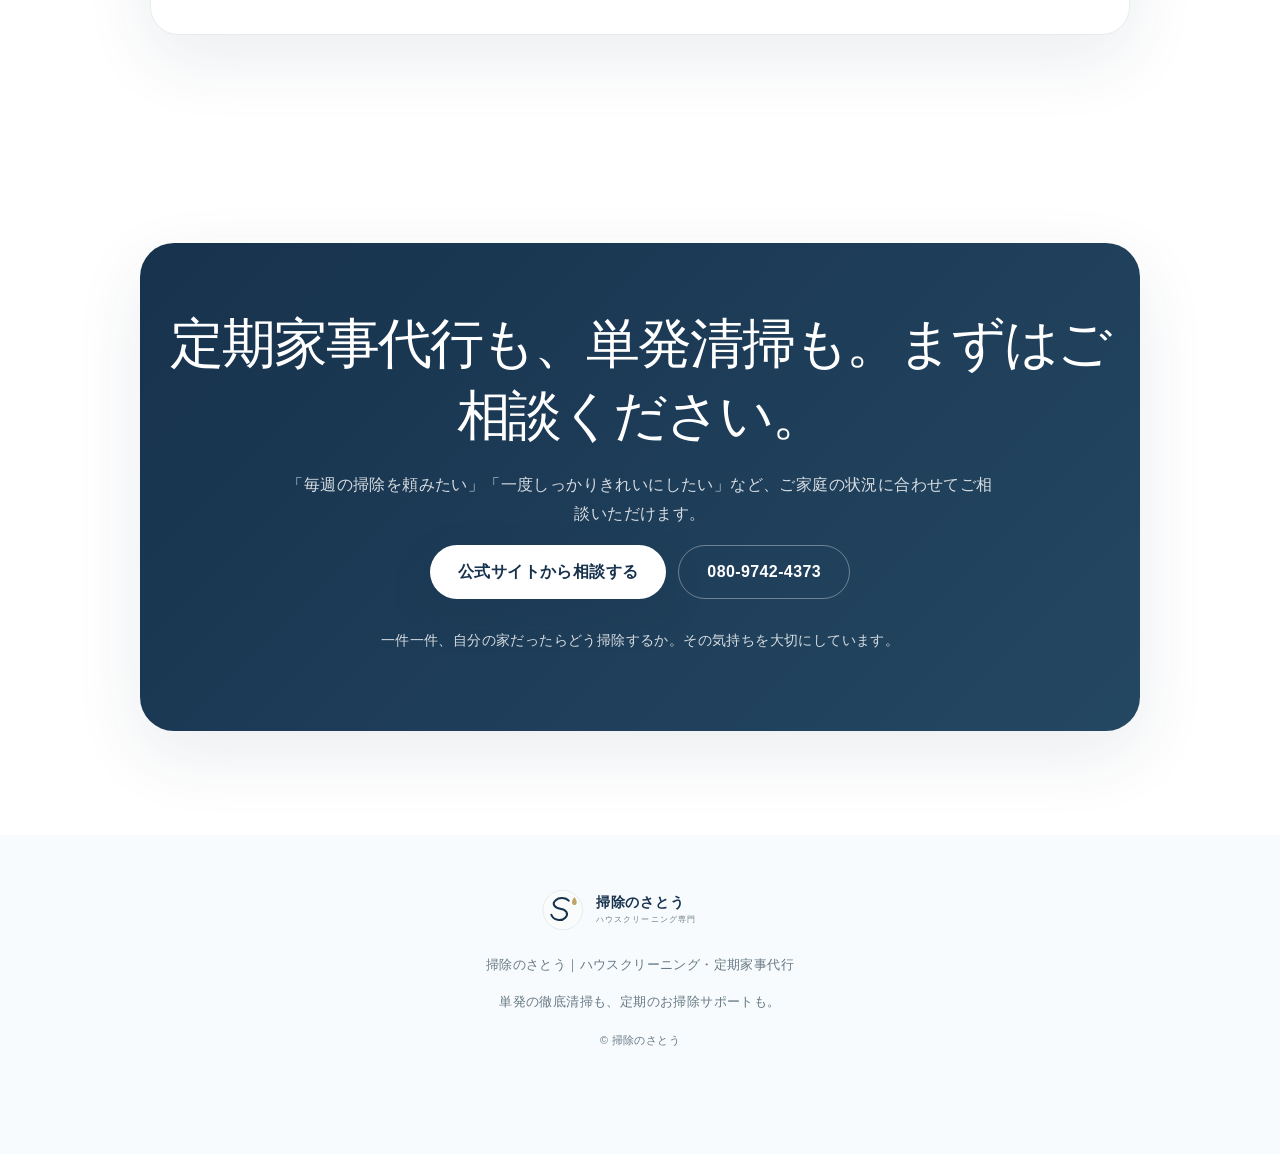
==== commit 2b625ff4: "Add files via upload" ====
--- a/index.html
+++ b/index.html
@@ -75,7 +75,7 @@
 </section>
 
 <section class="trust-strip reveal">
-  <div><strong>定期家事代行</strong><span>月2回・週1回も相談可</span></div>
+  <div><strong>定期家事代行</strong><span>月1回から相談可</span></div>
   <div><strong>ハウスクリーニング</strong><span>水回り・空室清掃に対応</span></div>
   <div><strong>公式サイト受付</strong><span>直接相談・お見積り</span></div>
   <div><strong>地域密着</strong><span>東大阪市を拠点に対応</span></div>
@@ -91,7 +91,7 @@
     <article class="choice-card featured reveal">
       <span class="choice-label">今後の主力サービス</span>
       <h3>定期家事代行</h3>
-      <p>月2回・週1回などのペースで、床・水回り・キッチン・片付け補助などを時間内で優先順位をつけて整えます。</p>
+      <p>月1回から、床・水回り・キッチン・片付け補助などを時間内で優先順位をつけて整えます。</p>
       <ul>
         <li>共働き・子育て中のご家庭</li>
         <li>休日を掃除で終わらせたくない方</li>
@@ -190,7 +190,7 @@
     <article class="choice-card featured reveal">
       <span class="choice-label">定期利用</span>
       <h3>定期家事代行の料金</h3>
-      <p>初回お試し、月2回、週1回、スポット利用の料金と受付日時を掲載しています。</p>
+      <p>初回お試し、月1回からの定期利用、スポット利用の料金と受付日時を掲載しています。</p>
       <a class="button primary" href="housekeeping.html#price">家事代行の料金を見る</a>
     </article>
     <article class="choice-card reveal">
@@ -213,7 +213,7 @@
     <details><summary>駐車場がない場合はどうなりますか？</summary><p>近隣のコインパーキングを利用する場合があります。駐車場代が必要な場合は事前にご相談いたします。</p></details>
     <details><summary>支払い方法は何がありますか？</summary><p>現金・現地でのクレジットカード決済に対応しています。作業後、現地でお支払いいただけます。</p></details>
     <details><summary>対応エリアはどこですか？</summary><p>東大阪市を拠点に、大阪府内を中心にお伺いしています。</p></details>
-    <details><summary>定期家事代行は依頼できますか？</summary><p>はい。月2回・週1回など、掃除を定期的に整えたい方向けにご相談いただけます。公式サイトから直接お問い合わせください。</p></details>
+    <details><summary>定期家事代行は依頼できますか？</summary><p>はい。月1回から、掃除を定期的に整えたい方向けにご相談いただけます。公式サイトから直接お問い合わせください。</p></details>
     <details><summary>家事代行とハウスクリーニングの違いは何ですか？</summary><p>家事代行は日常清掃を継続してきれいな状態を保つサービスです。ハウスクリーニングは、専門道具や洗剤でたまった汚れを落とす単発の専門清掃です。</p></details>
     <details><summary>公式サイトから直接依頼できますか？</summary><p>はい。掃除のさとう公式サービスとして、定期家事代行のご相談を受け付けています。</p></details>
   </div>
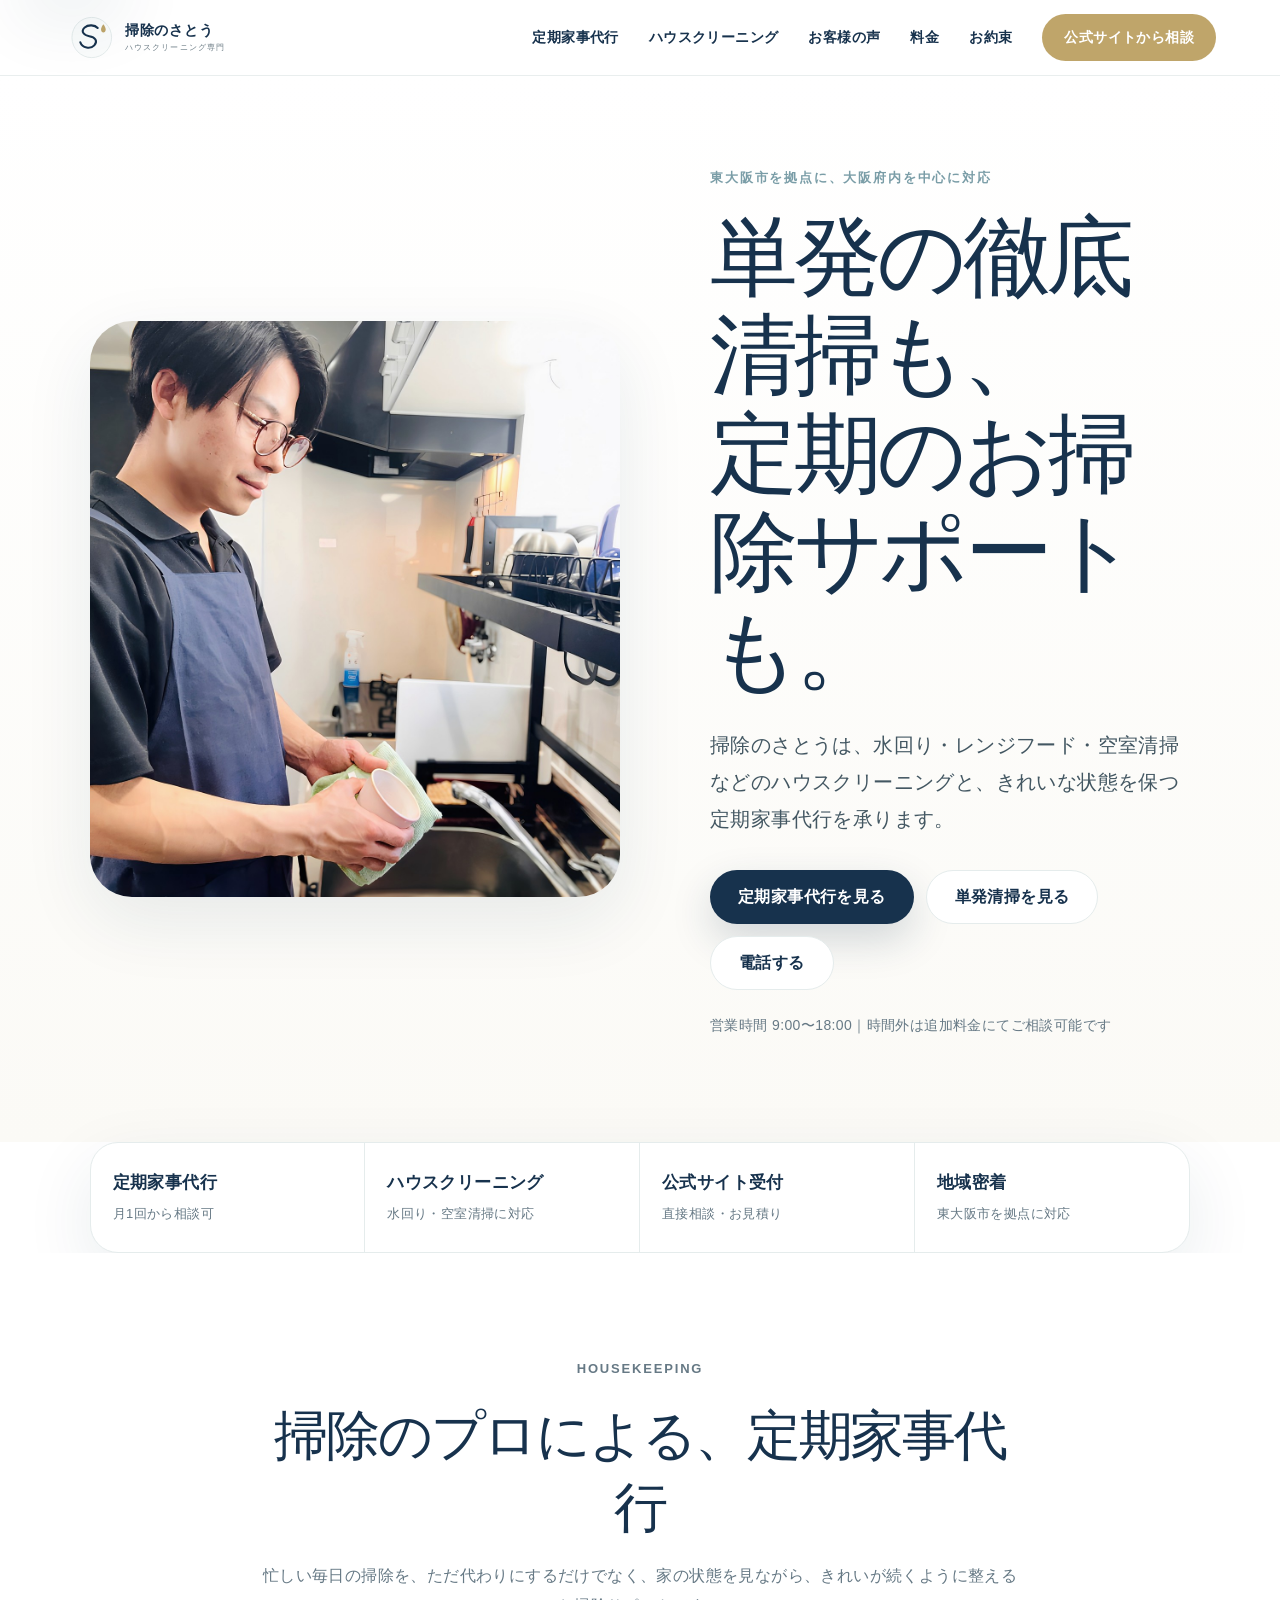
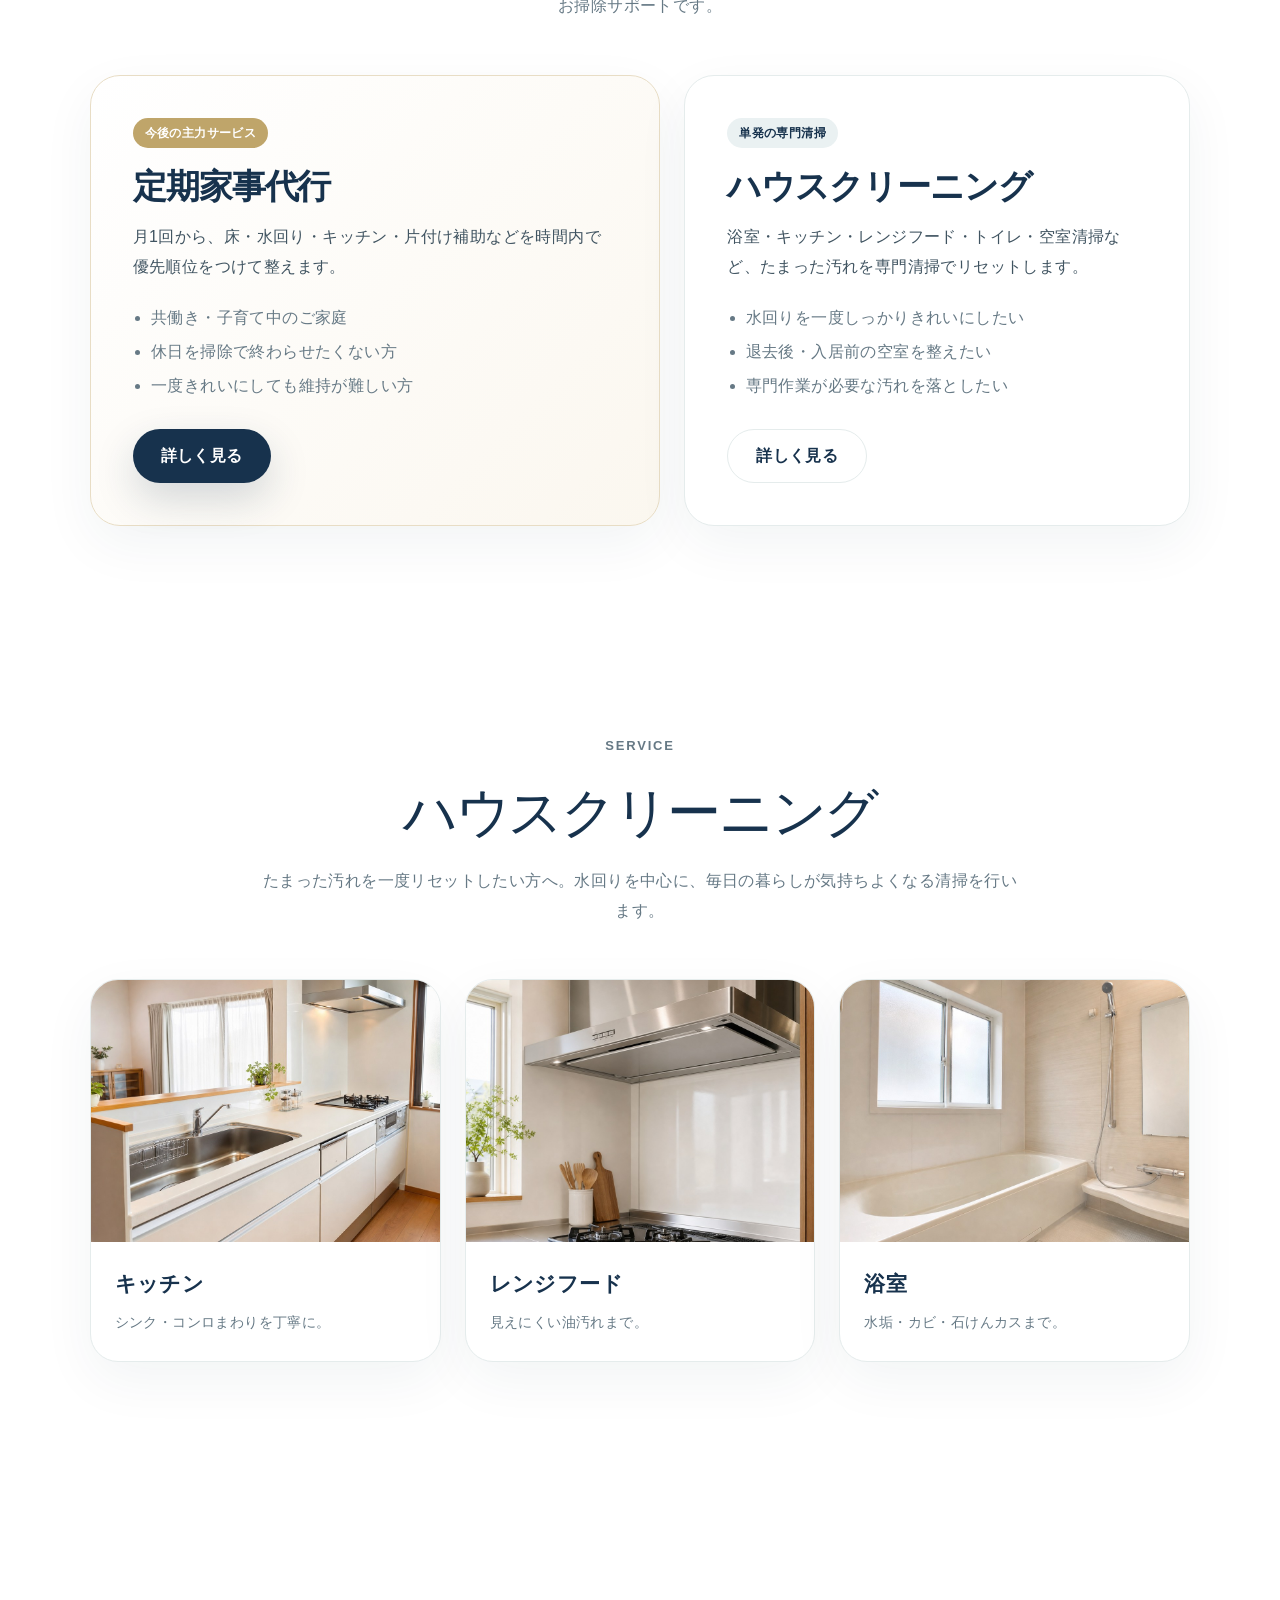
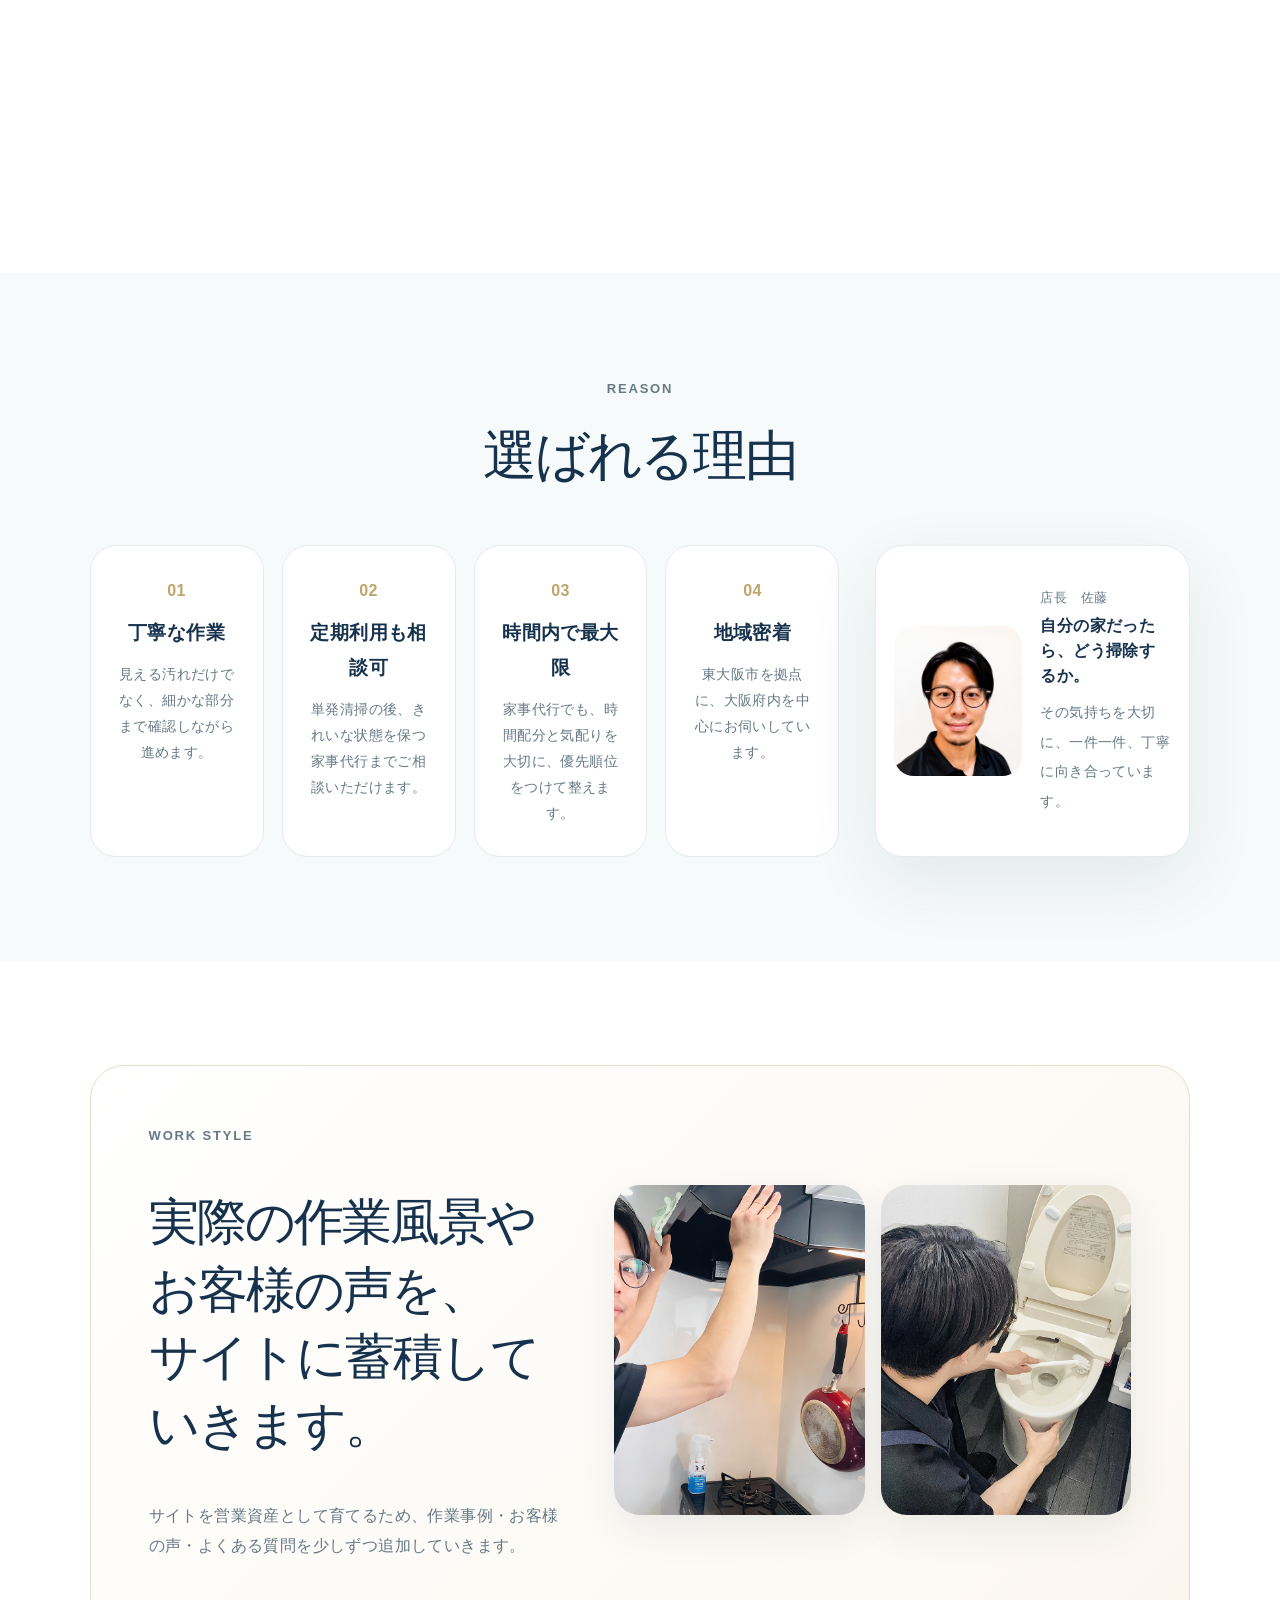
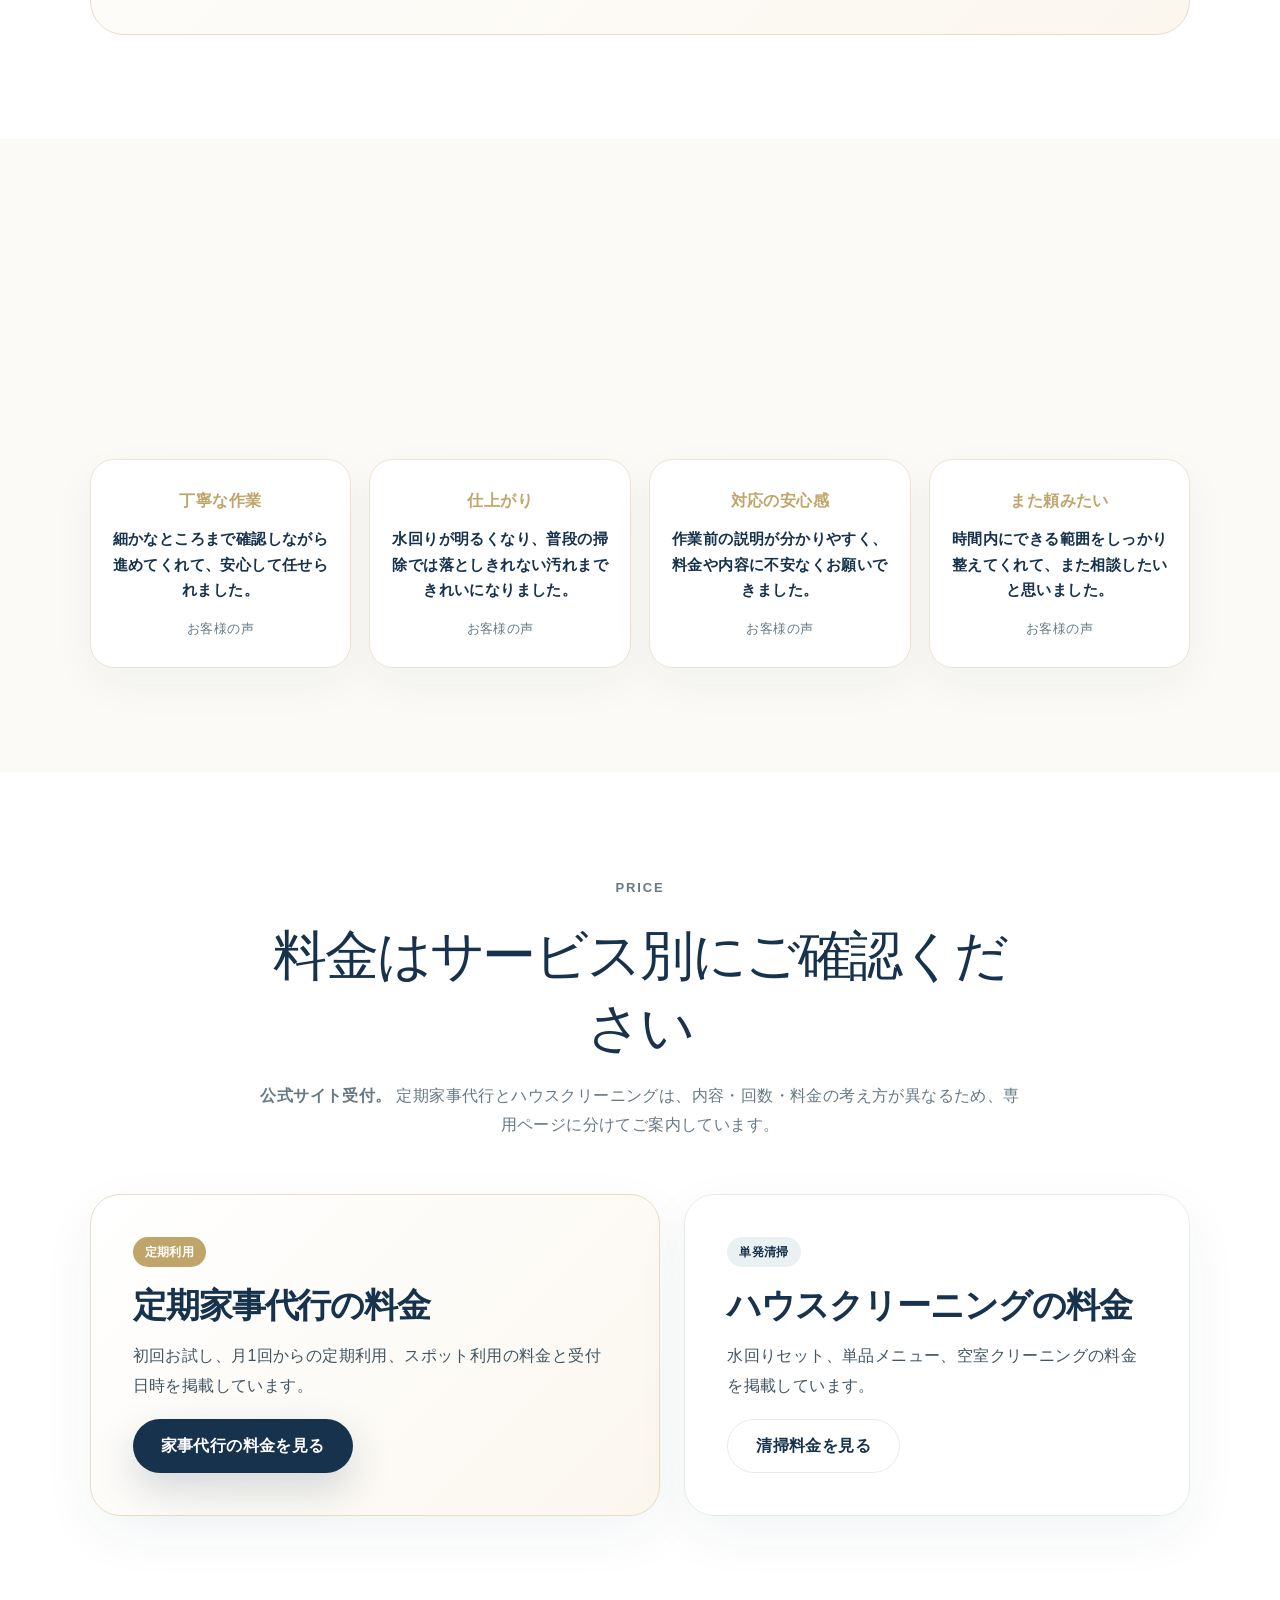
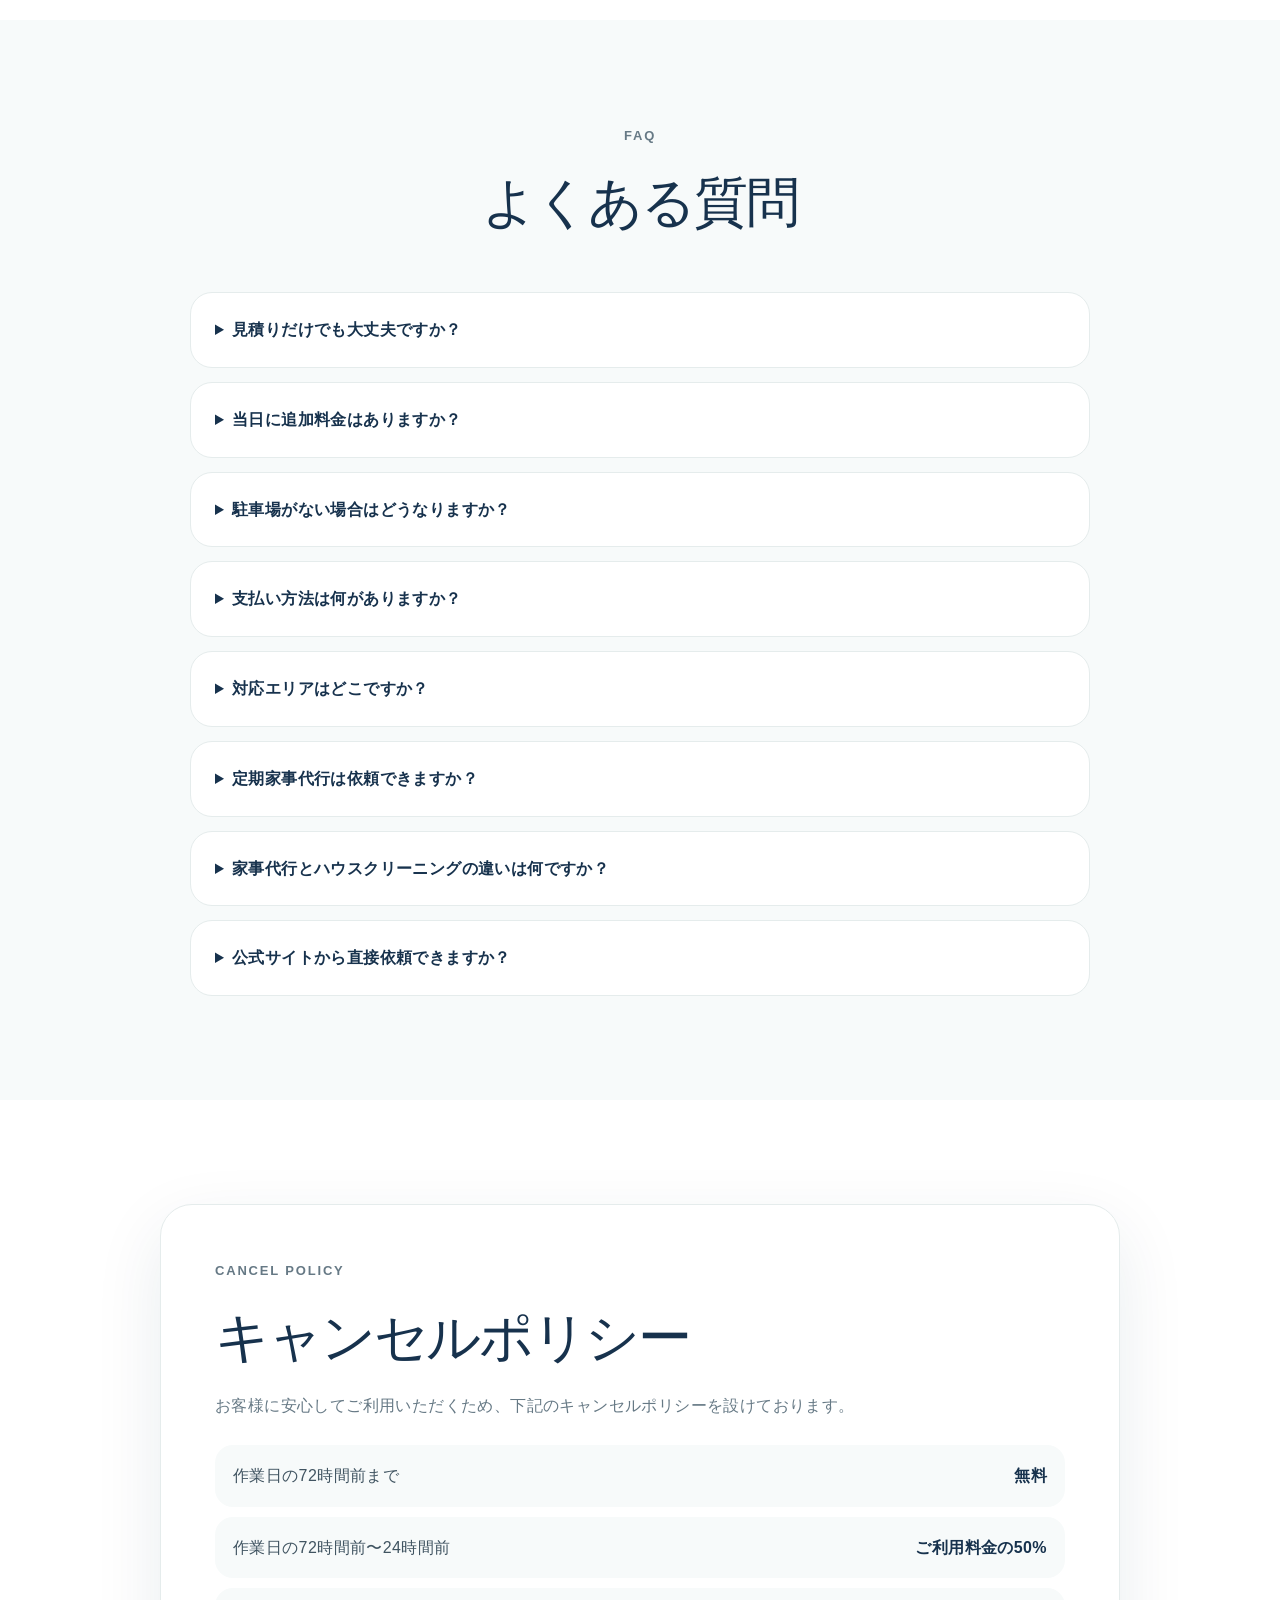
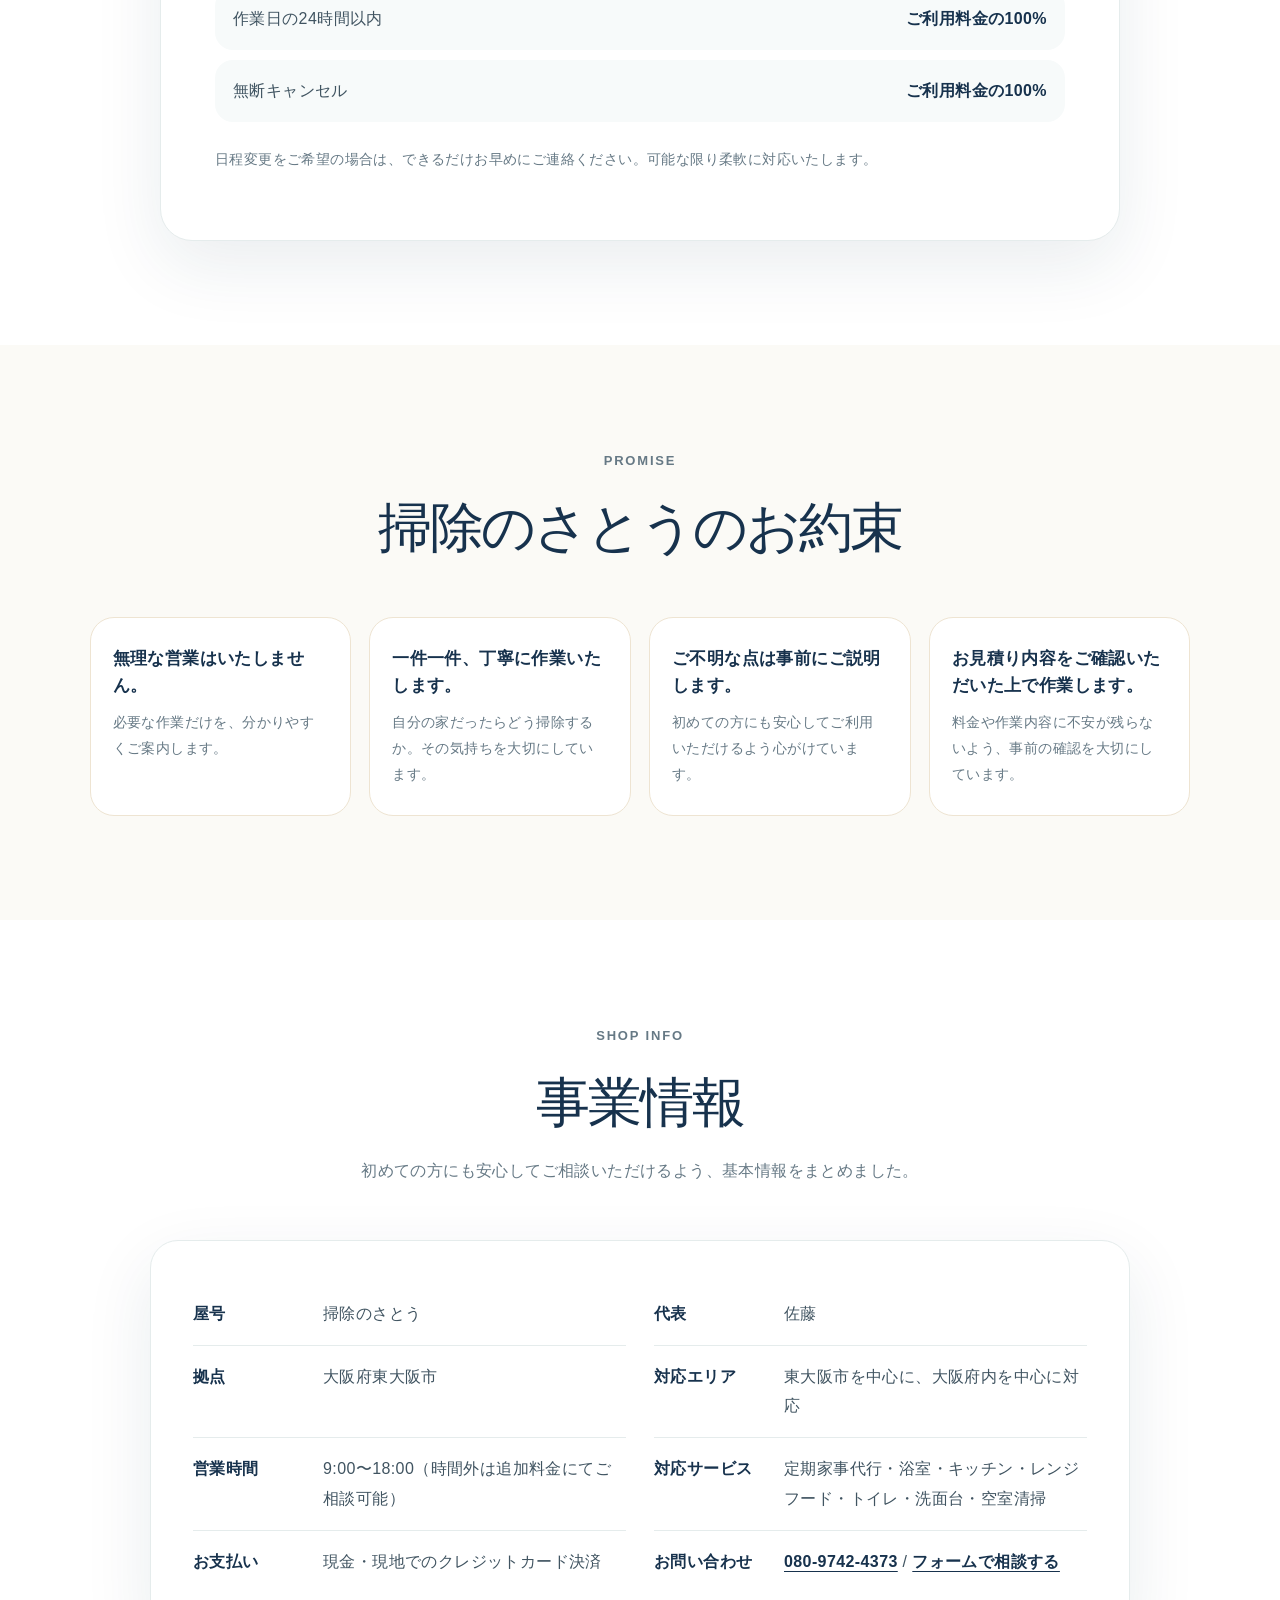
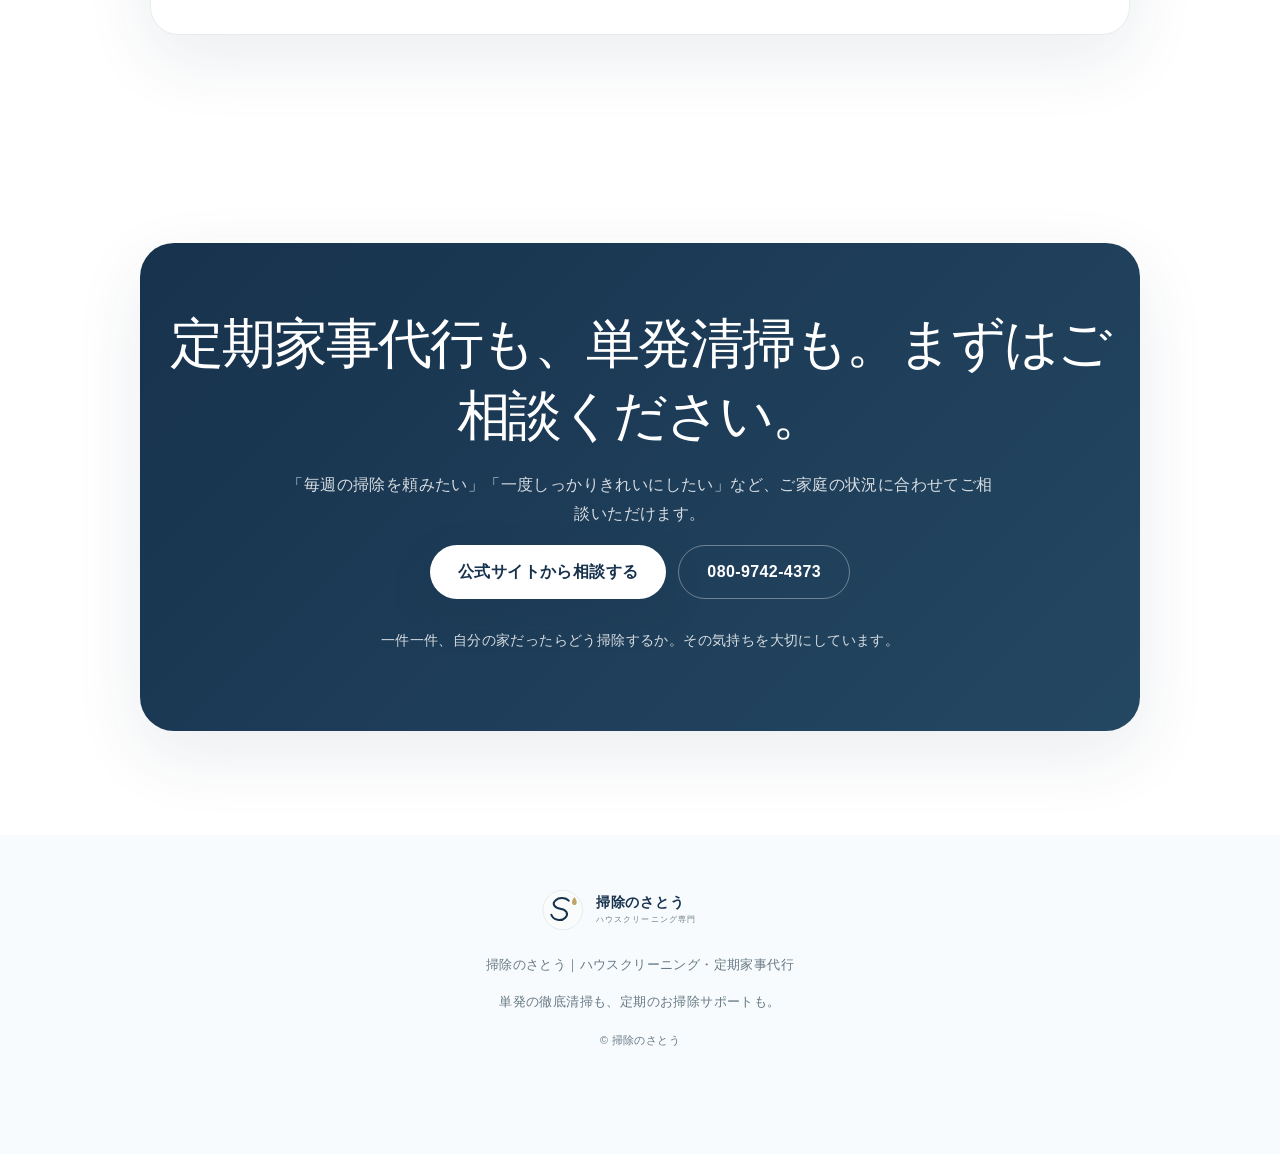
==== commit 974c5716: "Add files via upload" ====
--- a/index.html
+++ b/index.html
@@ -16,7 +16,7 @@
   <meta name="twitter:card" content="summary_large_image">
   <link rel="canonical" href="https://norisatou0-deep.github.io/souji-no-sato/">
   <link rel="icon" href="assets/logo.svg" type="image/svg+xml">
-  <link rel="stylesheet" href="style.css?v=20260702-mobile-price">
+  <link rel="stylesheet" href="style.css?v=20260723-wrap">
   <script>
     document.documentElement.classList.remove('no-js');
     document.documentElement.classList.add('js');
--- a/style.css
+++ b/style.css
@@ -1,9 +1,10 @@
 @charset "UTF-8";
 :root{--navy:#17324D;--gold:#BFA56A;--cream:#FBFAF6;--soft:#F7FAFA;--ink:#1f2b34;--muted:#667985;--line:#E5ECEC;--shadow:0 24px 70px rgba(23,50,77,.09)}
 *{box-sizing:border-box}html{scroll-behavior:smooth;overflow-x:hidden}body{margin:0;font-family:-apple-system,BlinkMacSystemFont,"Hiragino Sans","Noto Sans JP","Yu Gothic",sans-serif;color:var(--ink);line-height:1.86;letter-spacing:.025em;background:#fff;overflow-x:hidden}img{display:block;max-width:100%;height:auto}a{text-decoration:none;color:inherit}a:focus-visible,button:focus-visible,summary:focus-visible{outline:3px solid rgba(191,165,106,.55);outline-offset:4px}.skip-link{position:fixed;left:14px;top:14px;z-index:100;transform:translateY(-140%);background:#fff;color:var(--navy);border:1px solid var(--line);border-radius:999px;padding:10px 16px;font-weight:800;box-shadow:var(--shadow)}.skip-link:focus{transform:none}
+.nowrap{white-space:nowrap}
 .site-header{height:76px;position:sticky;top:0;z-index:50;display:flex;align-items:center;justify-content:space-between;padding:0 clamp(18px,5vw,76px);background:rgba(255,255,255,.88);backdrop-filter:blur(20px);border-bottom:1px solid rgba(229,236,236,.85)}.brand img{width:210px}.nav{display:flex;align-items:center;gap:30px;font-weight:650;font-size:14px;color:var(--navy)}.nav-cta{padding:10px 22px;border-radius:999px;background:var(--gold);color:#fff}.menu-button{display:none}
 .hero{display:grid;grid-template-columns:1.05fr .95fr;align-items:center;gap:clamp(46px,7vw,104px);padding:clamp(44px,7vw,94px) clamp(24px,7vw,112px);background:linear-gradient(180deg,#fff 0%,var(--cream) 100%)}.hero-photo img{width:100%;height:min(650px,64vh);object-fit:cover;object-position:center center;border-radius:42px;box-shadow:var(--shadow)}.eyebrow{margin:0 0 18px;color:#7A9DA7;font-weight:800;font-size:13px;letter-spacing:.14em;text-transform:uppercase}h1{margin:0 0 26px;color:var(--navy);font-size:clamp(48px,7vw,88px);font-weight:530;line-height:1.12;letter-spacing:-.05em}.lead{margin:0 0 32px;color:#435762;font-size:clamp(16px,1.8vw,20px)}.actions{display:flex;gap:12px;flex-wrap:wrap}.button{min-height:54px;padding:0 28px;border-radius:999px;display:inline-flex;align-items:center;justify-content:center;font-weight:800;transition:.22s}.button:hover{transform:translateY(-2px)}.primary{background:var(--navy);color:#fff;box-shadow:0 16px 40px rgba(23,50,77,.18)}.secondary{background:#fff;color:var(--navy);border:1px solid var(--line)}.small-note{font-size:14px;color:var(--muted);margin-top:22px}
-.subpage-hero{display:grid;grid-template-columns:.96fr 1.04fr;align-items:center;gap:clamp(36px,6vw,88px);padding:clamp(44px,7vw,94px) clamp(24px,7vw,112px);background:linear-gradient(180deg,#fff 0%,var(--cream) 100%)}.housekeeping-hero{background:linear-gradient(180deg,#fff 0%,#F7FAFA 100%)}.subpage-photo img{width:100%;height:min(560px,58vh);object-fit:cover;object-position:center;border-radius:38px;box-shadow:var(--shadow)}.points-grid{display:grid;grid-template-columns:repeat(3,1fr);gap:18px}.point-card{background:#fff;border:1px solid var(--line);border-radius:26px;padding:28px 24px;box-shadow:0 18px 54px rgba(23,50,77,.055)}.point-card h3{margin:0 0 10px;color:var(--navy);font-size:20px}.point-card p{margin:0;color:var(--muted);font-size:14px}.scope-section{background:var(--cream)}.scope-grid{max-width:980px;margin:auto;display:grid;grid-template-columns:repeat(5,1fr);gap:12px}.scope-grid span{display:grid;place-items:center;min-height:70px;padding:10px;border:1px solid #EEE4D2;border-radius:18px;background:#fff;color:var(--navy);font-weight:750;text-align:center;font-size:14px}.plan-grid{display:grid;grid-template-columns:repeat(4,1fr);gap:16px}.plan-card{background:#fff;border:1px solid var(--line);border-radius:26px;padding:24px 20px;box-shadow:0 18px 54px rgba(23,50,77,.055)}.plan-card.featured{background:#FFFCF3;border-color:#E8DDC5}.plan-card span{display:inline-flex;min-height:28px;align-items:center;padding:3px 10px;border-radius:999px;background:#EAF1F2;color:var(--navy);font-size:12px;font-weight:900;margin-bottom:12px}.plan-card.featured span{background:var(--gold);color:#fff}.plan-card h3{margin:0 0 8px;color:var(--navy);font-size:21px}.plan-price{margin:0 0 6px;color:var(--navy);font-size:26px;font-weight:900;line-height:1.25;letter-spacing:-.02em}.plan-card p:not(.plan-price){margin:0 0 10px;color:#405461}.plan-card small{display:block;color:var(--muted);font-size:12px;line-height:1.7}.price-note{max-width:900px;margin:20px auto 0;color:var(--muted);font-size:13px;text-align:center}.schedule-card{max-width:900px;margin:auto;background:#fff;border:1px solid var(--line);border-radius:28px;box-shadow:var(--shadow);padding:clamp(24px,4vw,40px)}.schedule-card dl{margin:0;display:grid;grid-template-columns:1fr 1fr;gap:0 26px}.schedule-card div{display:grid;grid-template-columns:120px 1fr;gap:16px;padding:16px 0;border-bottom:1px solid var(--line)}.schedule-card dt{color:var(--navy);font-weight:850}.schedule-card dd{margin:0;color:#405461}.cross-link{background:var(--soft)}.cross-card{max-width:960px;margin:auto;background:#fff;border:1px solid var(--line);border-radius:30px;padding:clamp(28px,5vw,48px);text-align:center;box-shadow:var(--shadow)}.cross-card h2{margin:0 0 14px;color:var(--navy);font-size:clamp(30px,4vw,48px);font-weight:540;line-height:1.35;letter-spacing:-.04em}.cross-card p{max-width:720px;margin:0 auto 24px;color:var(--muted)}
+.subpage-hero{display:grid;grid-template-columns:.96fr 1.04fr;align-items:center;gap:clamp(36px,6vw,88px);padding:clamp(44px,7vw,94px) clamp(24px,7vw,112px);background:linear-gradient(180deg,#fff 0%,var(--cream) 100%)}.subpage-hero .subpage-copy h1{font-size:clamp(36px,4.2vw,54px) !important;line-height:1.2;letter-spacing:-.03em}.housekeeping-hero{background:linear-gradient(180deg,#fff 0%,#F7FAFA 100%)}.subpage-photo img{width:100%;height:min(560px,58vh);object-fit:cover;object-position:center;border-radius:38px;box-shadow:var(--shadow)}.points-grid{display:grid;grid-template-columns:repeat(3,1fr);gap:18px}.point-card{background:#fff;border:1px solid var(--line);border-radius:26px;padding:28px 24px;box-shadow:0 18px 54px rgba(23,50,77,.055)}.point-card h3{margin:0 0 10px;color:var(--navy);font-size:20px}.point-card p{margin:0;color:var(--muted);font-size:14px}.scope-section{background:var(--cream)}.scope-grid{max-width:980px;margin:auto;display:grid;grid-template-columns:repeat(5,1fr);gap:12px}.scope-grid span{display:grid;place-items:center;min-height:70px;padding:10px;border:1px solid #EEE4D2;border-radius:18px;background:#fff;color:var(--navy);font-weight:750;text-align:center;font-size:14px}.plan-grid{display:grid;grid-template-columns:repeat(4,1fr);gap:16px}.plan-card{background:#fff;border:1px solid var(--line);border-radius:26px;padding:24px 20px;box-shadow:0 18px 54px rgba(23,50,77,.055)}.plan-card.featured{background:#FFFCF3;border-color:#E8DDC5}.plan-card span{display:inline-flex;min-height:28px;align-items:center;padding:3px 10px;border-radius:999px;background:#EAF1F2;color:var(--navy);font-size:12px;font-weight:900;margin-bottom:12px}.plan-card.featured span{background:var(--gold);color:#fff}.plan-card h3{margin:0 0 8px;color:var(--navy);font-size:21px}.plan-price{margin:0 0 6px;color:var(--navy);font-size:26px;font-weight:900;line-height:1.25;letter-spacing:-.02em}.plan-card p:not(.plan-price){margin:0 0 10px;color:#405461}.plan-card small{display:block;color:var(--muted);font-size:12px;line-height:1.7}.price-note{max-width:900px;margin:20px auto 0;color:var(--muted);font-size:13px;text-align:center}.schedule-card{max-width:900px;margin:auto;background:#fff;border:1px solid var(--line);border-radius:28px;box-shadow:var(--shadow);padding:clamp(24px,4vw,40px)}.schedule-card dl{margin:0;display:grid;grid-template-columns:1fr 1fr;gap:0 26px}.schedule-card div{display:grid;grid-template-columns:120px 1fr;gap:16px;padding:16px 0;border-bottom:1px solid var(--line)}.schedule-card dt{color:var(--navy);font-weight:850}.schedule-card dd{margin:0;color:#405461}.cross-link{background:var(--soft)}.cross-card{max-width:960px;margin:auto;background:#fff;border:1px solid var(--line);border-radius:30px;padding:clamp(28px,5vw,48px);text-align:center;box-shadow:var(--shadow)}.cross-card h2{margin:0 0 14px;color:var(--navy);font-size:clamp(30px,4vw,48px);font-weight:540;line-height:1.35;letter-spacing:-.04em}.cross-card p{max-width:720px;margin:0 auto 24px;color:var(--muted)}
 .trust-strip{margin:0 clamp(24px,7vw,112px);transform:translateY(-24px);display:grid;grid-template-columns:repeat(4,1fr);background:#fff;border:1px solid var(--line);border-radius:28px;overflow:hidden;box-shadow:var(--shadow)}.trust-strip div{padding:24px 22px;border-right:1px solid var(--line)}.trust-strip div:last-child{border-right:0}.trust-strip strong{display:block;color:var(--navy);font-size:17px}.trust-strip span{color:var(--muted);font-size:13px}
 .section{padding:104px clamp(24px,7vw,112px)}.section-heading{text-align:center;max-width:760px;margin:0 auto 54px}.section-heading h2,.contact-card h2,.policy-card h2{margin:0 0 18px;color:var(--navy);font-size:clamp(32px,4.2vw,54px);font-weight:540;line-height:1.34;letter-spacing:-.04em}.section-heading p{color:var(--muted)}
 .service-choice{background:#fff}.choice-grid{display:grid;grid-template-columns:1.06fr .94fr;gap:24px;align-items:stretch}.choice-card{background:#fff;border:1px solid var(--line);border-radius:30px;padding:clamp(26px,4vw,42px);box-shadow:0 18px 54px rgba(23,50,77,.055);display:flex;flex-direction:column;align-items:flex-start}.choice-card.featured{background:linear-gradient(135deg,#fff,#FBF7EF);border-color:#E8DDC5}.choice-label{display:inline-flex;align-items:center;min-height:30px;padding:4px 12px;border-radius:999px;background:var(--gold);color:#fff;font-size:12px;font-weight:900;margin-bottom:16px}.choice-label.muted{background:#EAF1F2;color:var(--navy)}.choice-card h3{margin:0 0 12px;color:var(--navy);font-size:clamp(25px,3vw,34px);line-height:1.35;letter-spacing:-.03em}.choice-card p{margin:0 0 18px;color:#405461}.choice-card ul{margin:0 0 24px;padding-left:1.15em;color:var(--muted)}.choice-card li{margin:4px 0}.choice-card .button{margin-top:auto}
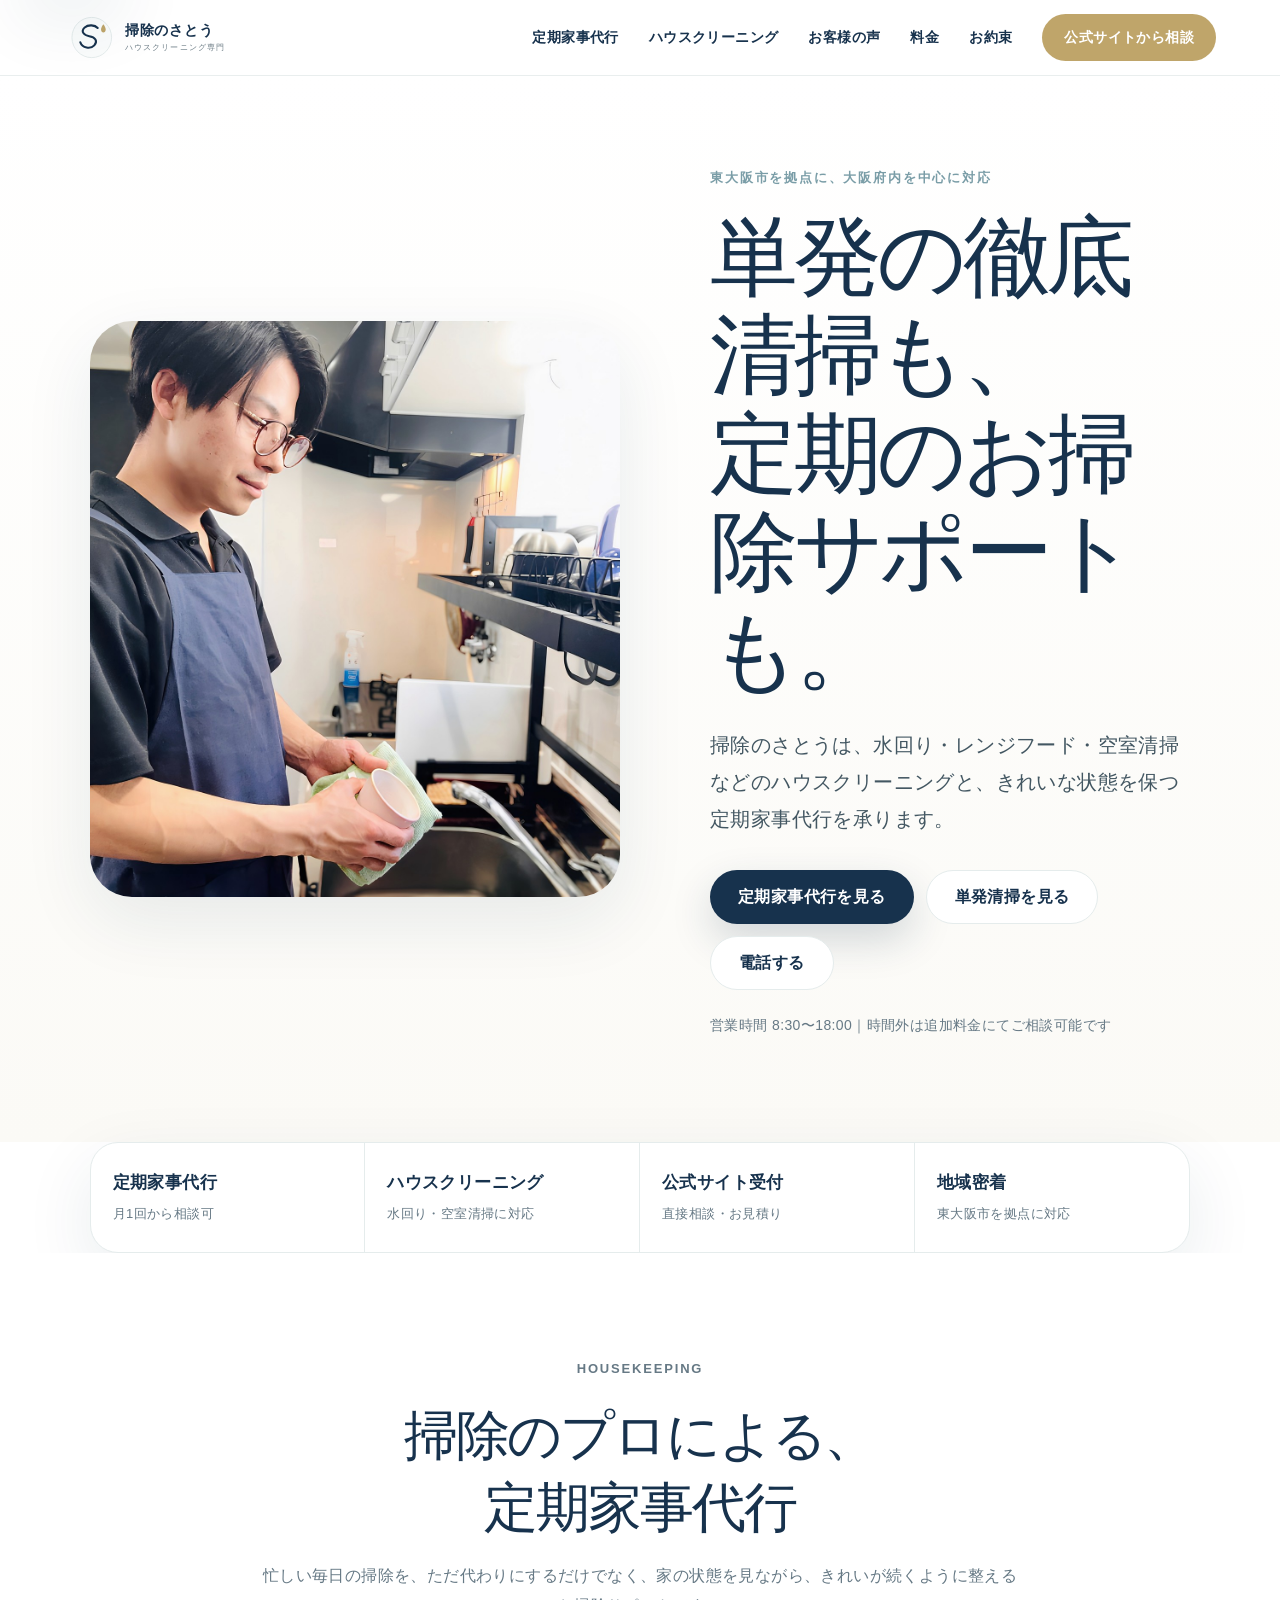
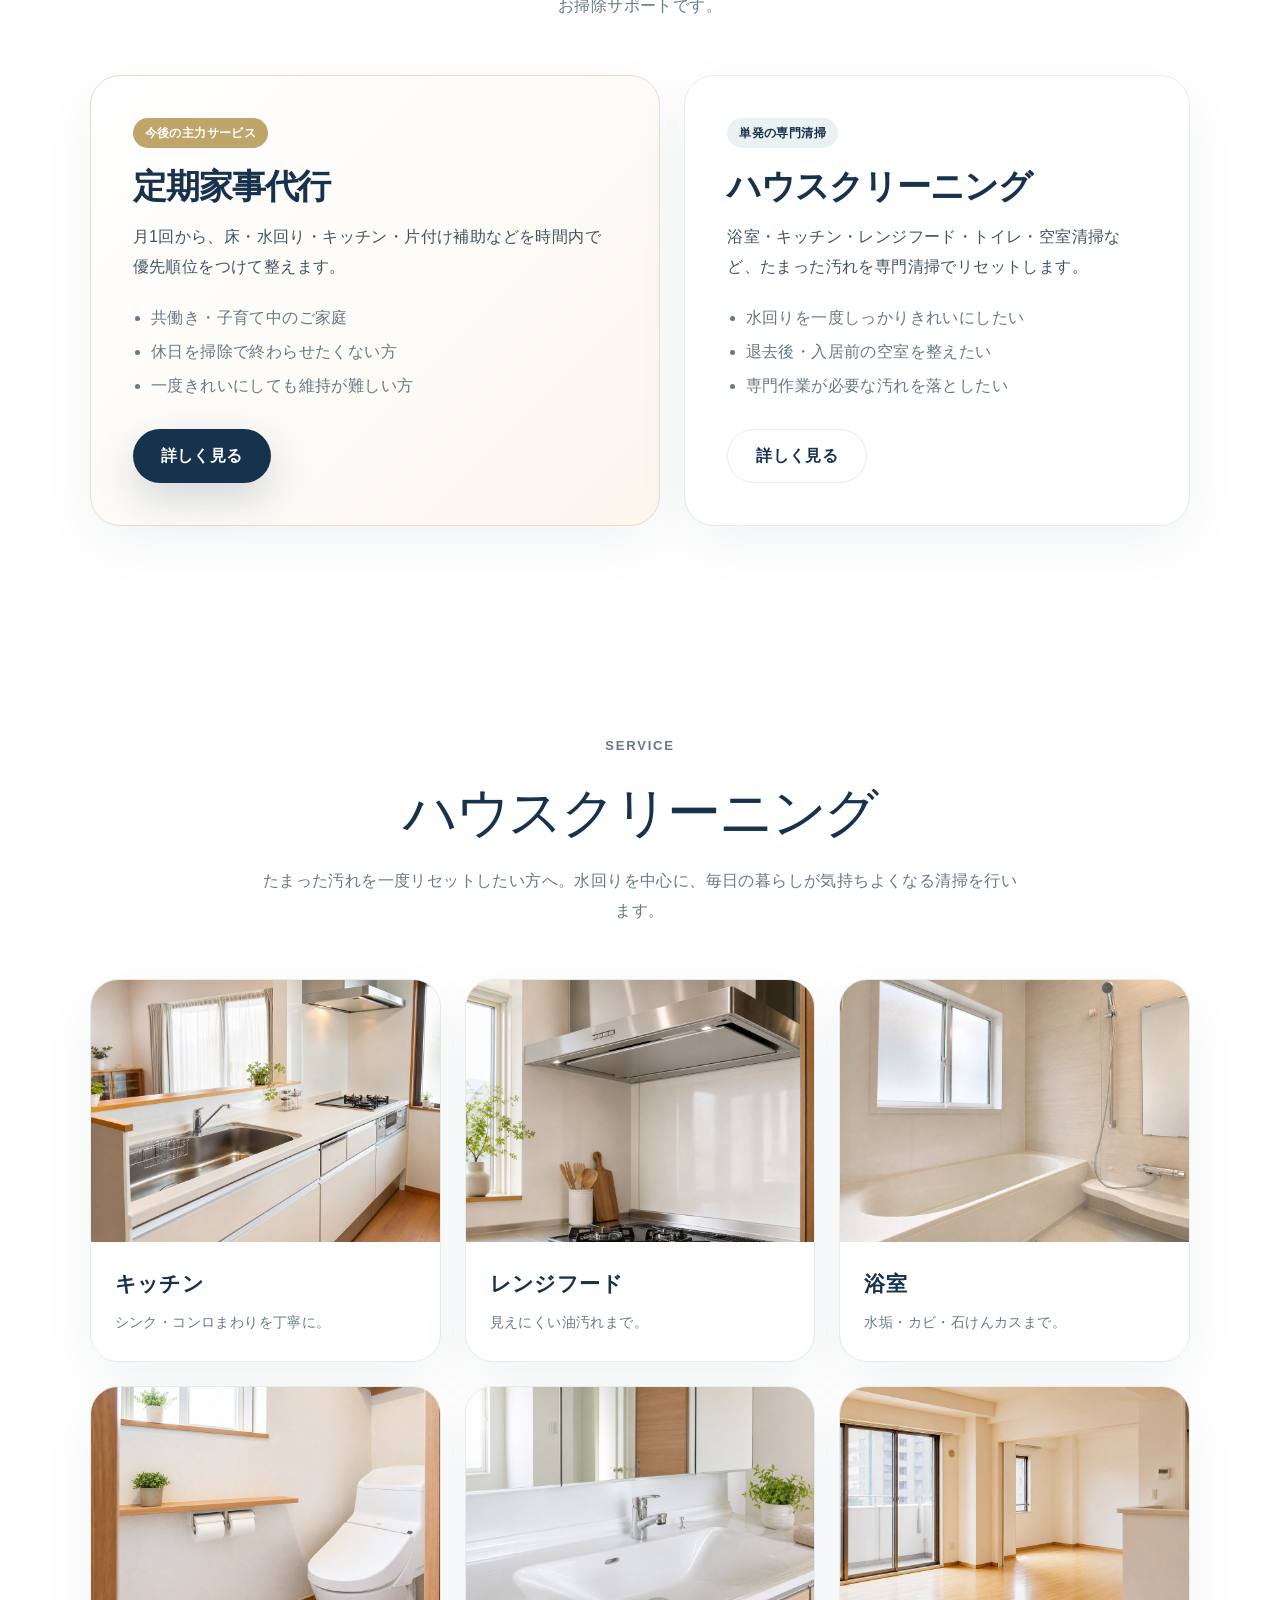
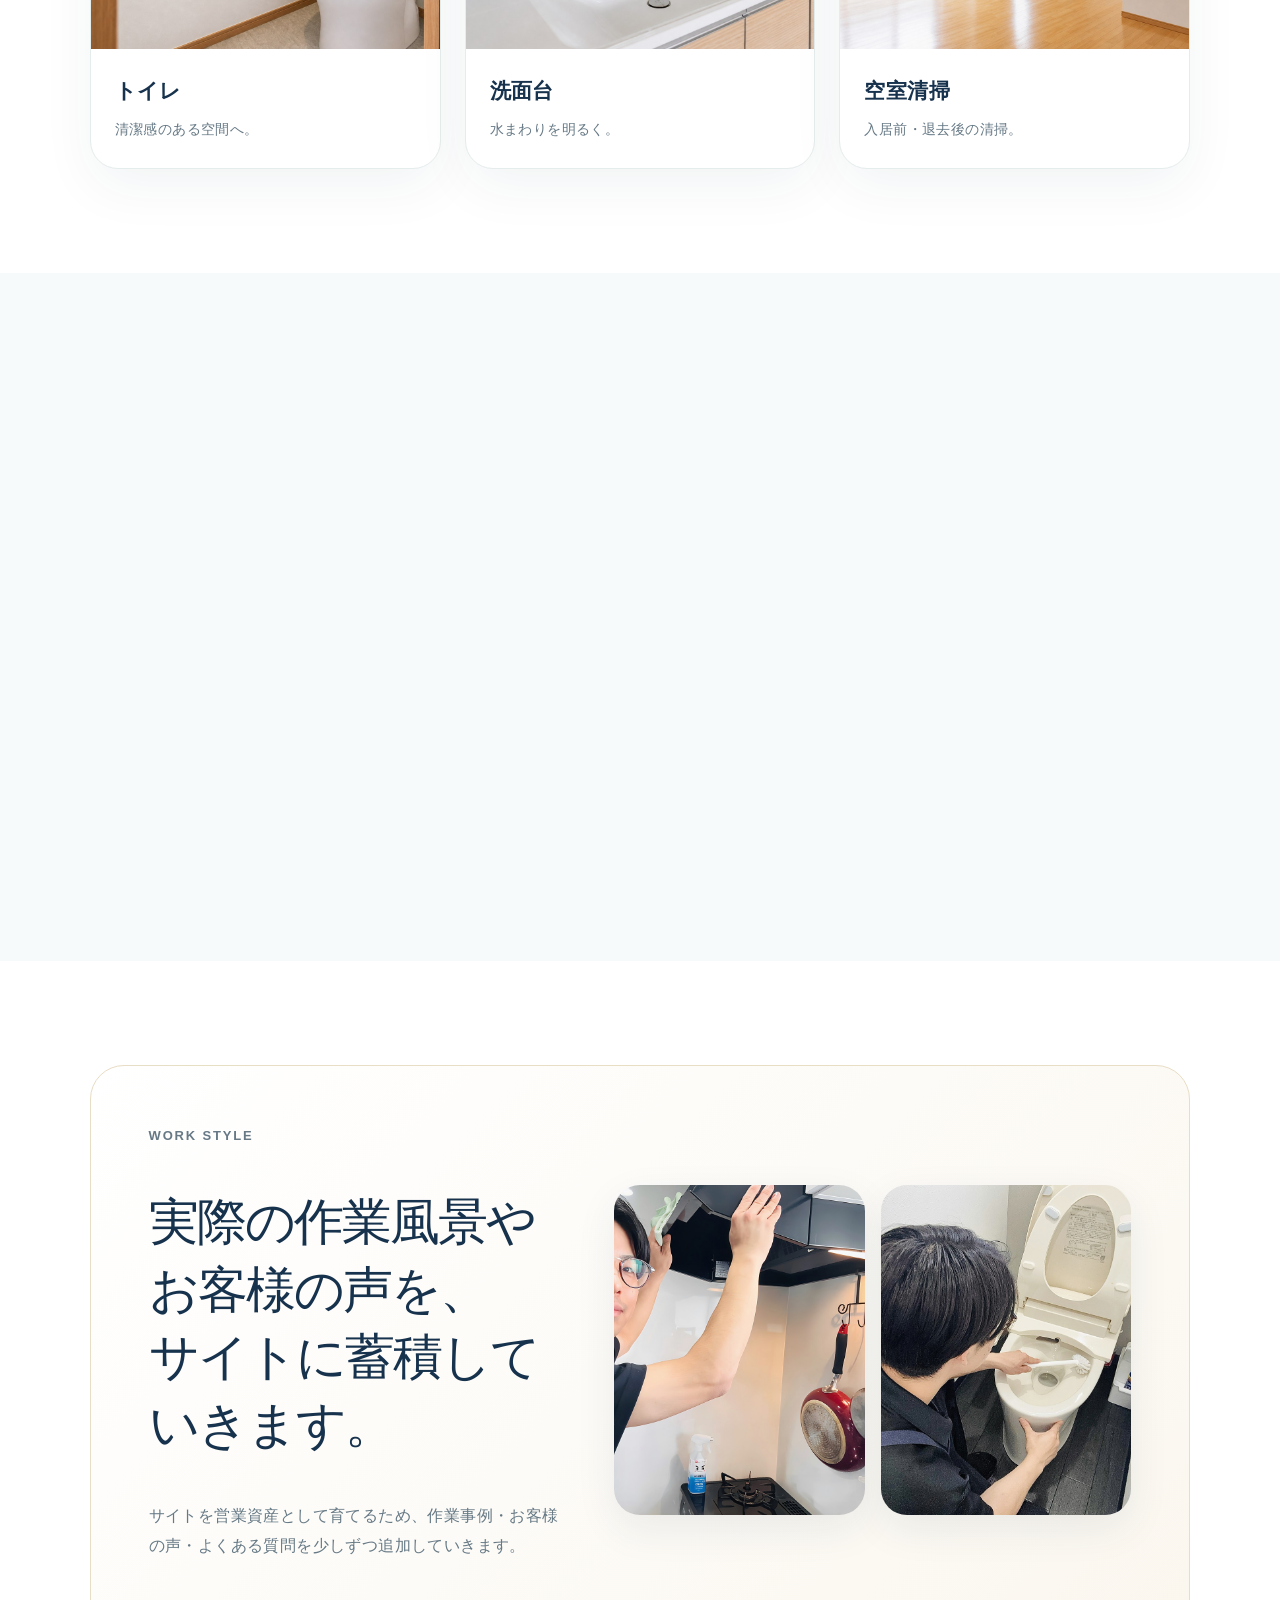
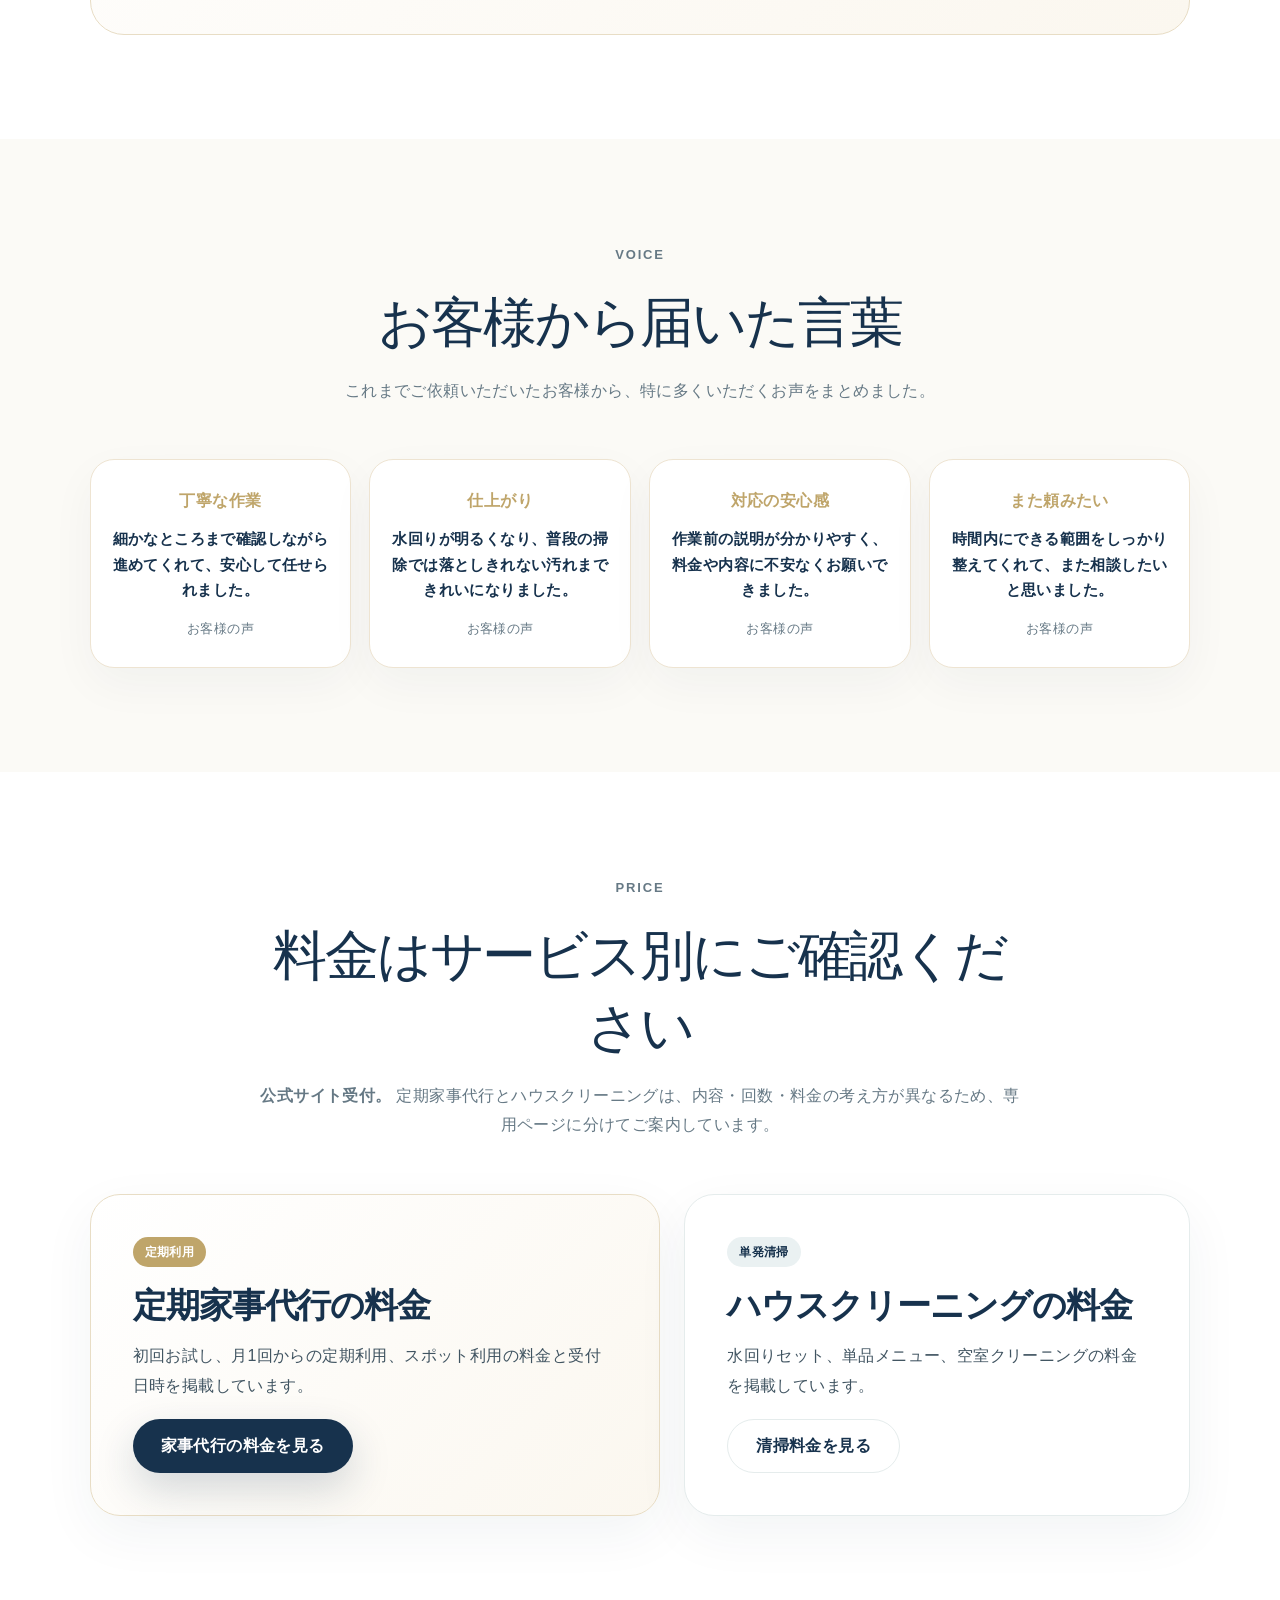
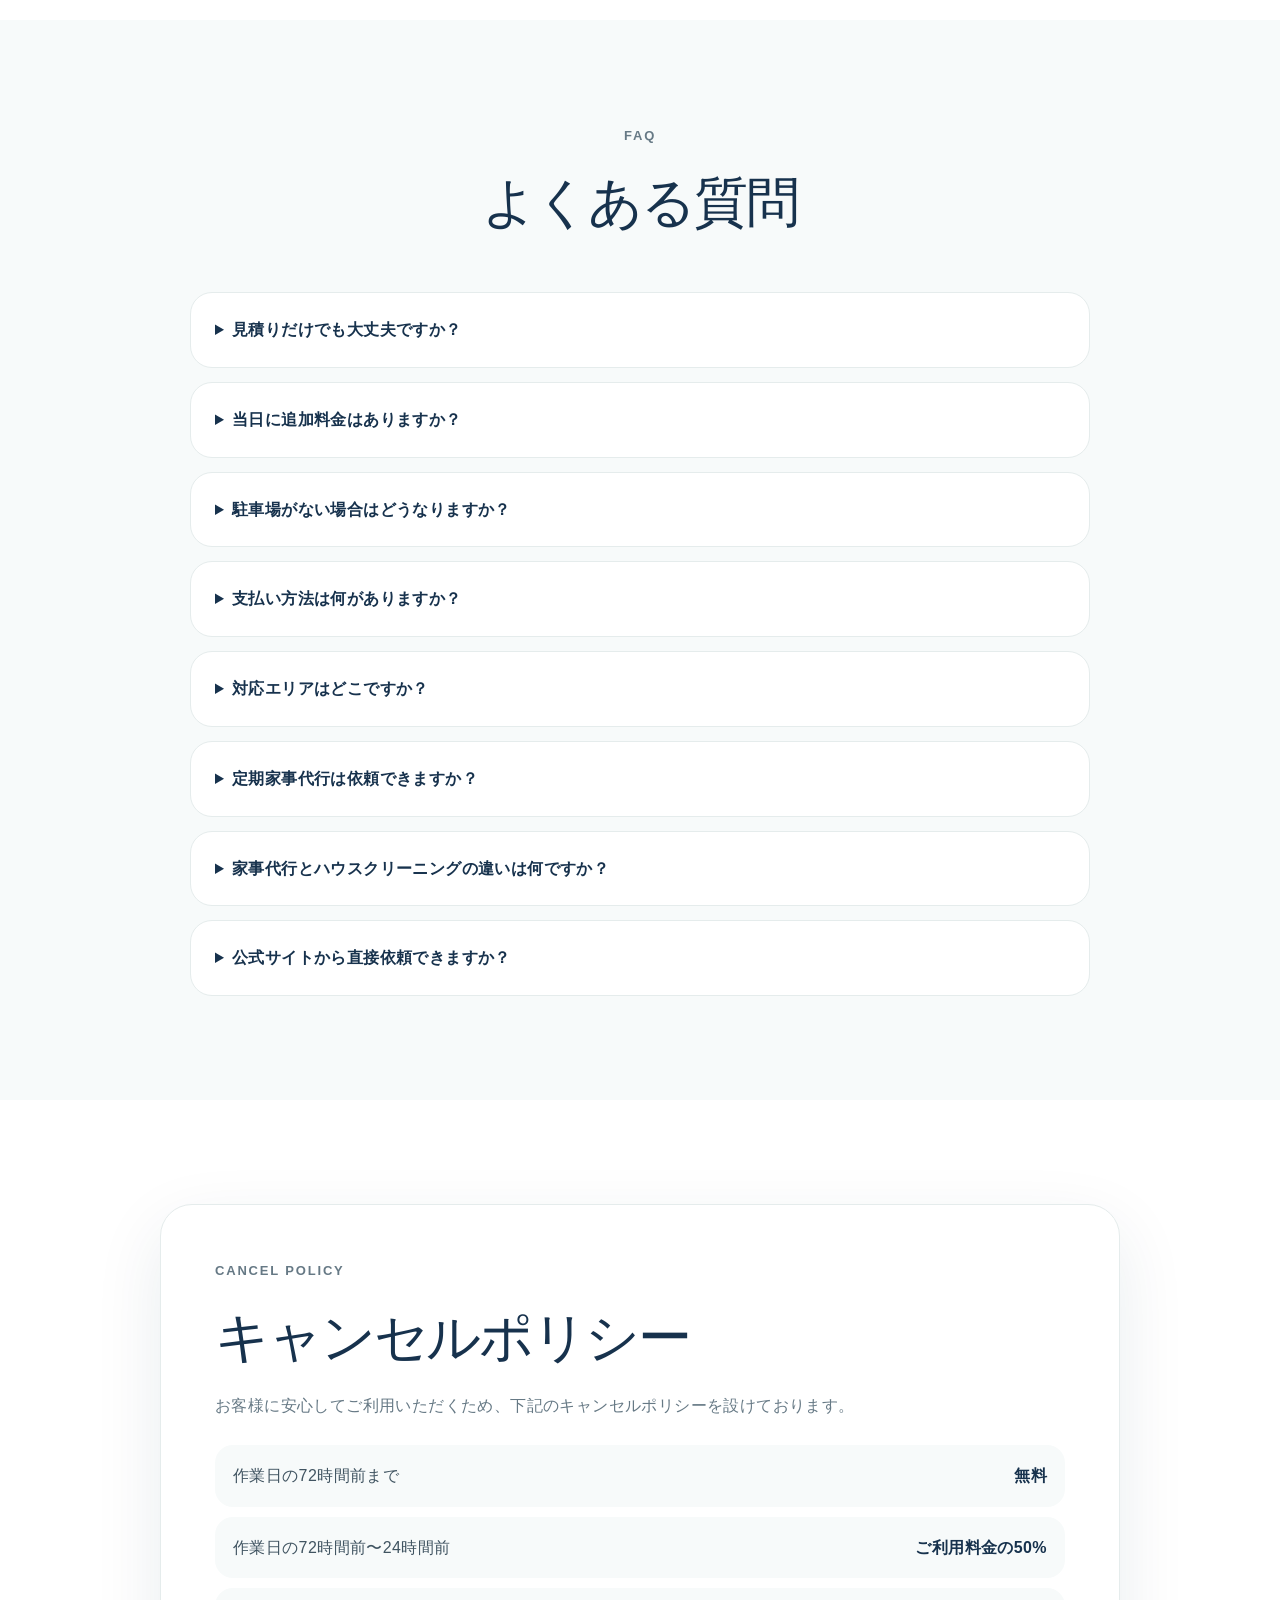
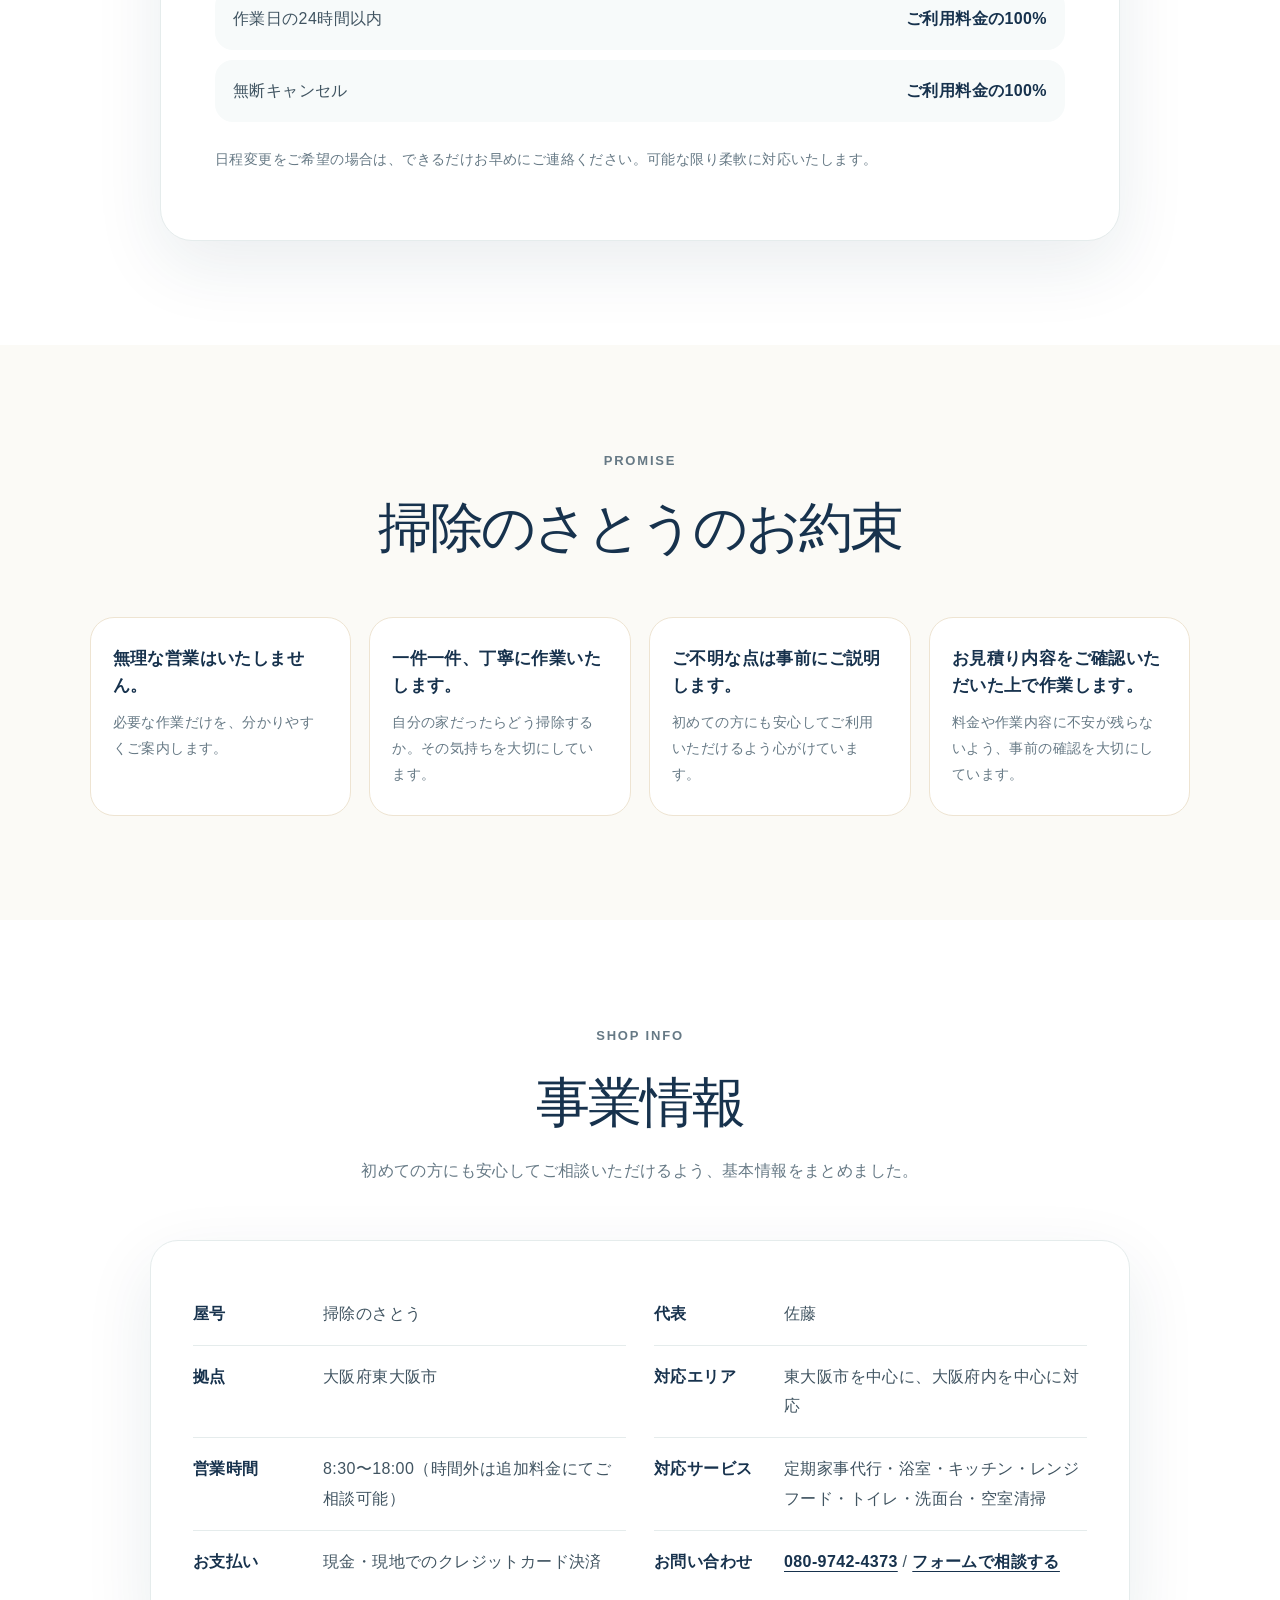
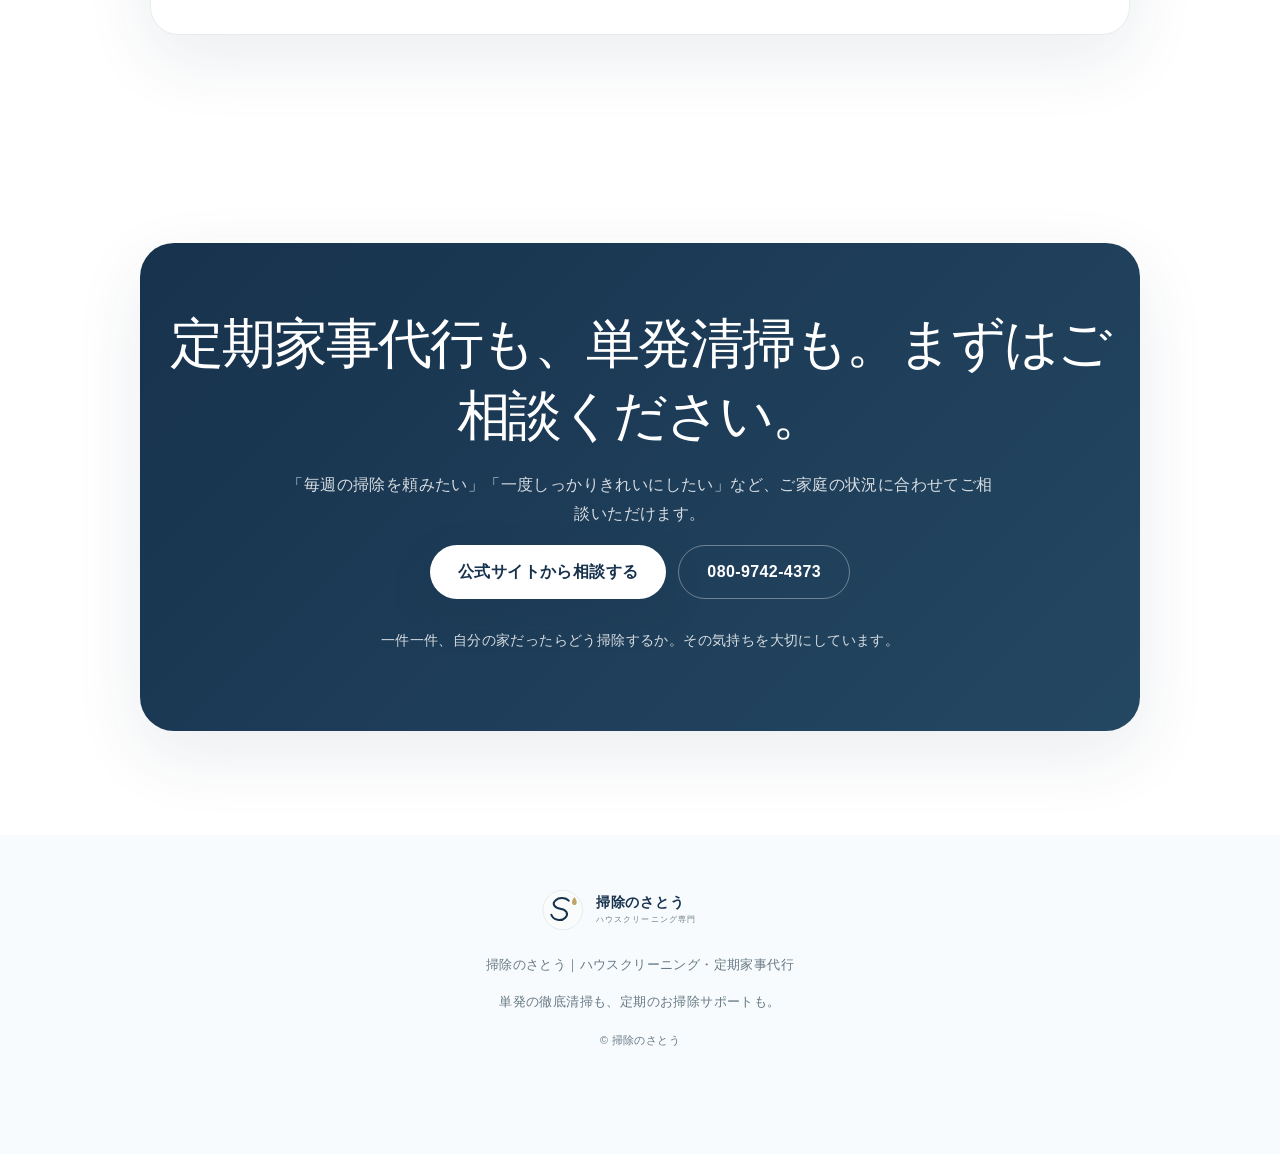
==== commit 685bad8f: "Add files via upload" ====
--- a/index.html
+++ b/index.html
@@ -36,7 +36,7 @@
         {"@type": "Offer", "itemOffered": {"@type": "Service", "name": "ハウスクリーニング"}},
         {"@type": "Offer", "itemOffered": {"@type": "Service", "name": "定期家事代行"}}
       ],
-      "openingHours": "Mo-Su 09:00-18:00",
+      "openingHours": "Mo-Su 08:30-18:00",
       "priceRange": "¥¥"
     }
   </script>
@@ -70,7 +70,7 @@
       <a class="button secondary" href="cleaning.html">単発清掃を見る</a>
       <a class="button secondary" href="tel:08097424373">電話する</a>
     </div>
-    <p class="small-note">営業時間 9:00〜18:00｜時間外は追加料金にてご相談可能です</p>
+    <p class="small-note">営業時間 8:30〜18:00｜時間外は追加料金にてご相談可能です</p>
   </div>
 </section>
 
@@ -84,7 +84,7 @@
 <section class="section service-choice" id="housekeeping">
   <div class="section-heading reveal">
     <p class="eyebrow">HOUSEKEEPING</p>
-    <h2>掃除のプロによる、定期家事代行</h2>
+    <h2>掃除のプロによる、<span class="mobile-line nowrap">定期家事代行</span></h2>
     <p>忙しい毎日の掃除を、ただ代わりにするだけでなく、家の状態を見ながら、きれいが続くように整えるお掃除サポートです。</p>
   </div>
   <div class="choice-grid">
@@ -259,7 +259,7 @@
       <div><dt>代表</dt><dd>佐藤</dd></div>
       <div><dt>拠点</dt><dd>大阪府東大阪市</dd></div>
       <div><dt>対応エリア</dt><dd>東大阪市を中心に、大阪府内を中心に対応</dd></div>
-      <div><dt>営業時間</dt><dd>9:00〜18:00（時間外は追加料金にてご相談可能）</dd></div>
+      <div><dt>営業時間</dt><dd>8:30〜18:00（時間外は追加料金にてご相談可能）</dd></div>
       <div><dt>対応サービス</dt><dd>定期家事代行・浴室・キッチン・レンジフード・トイレ・洗面台・空室清掃</dd></div>
       <div><dt>お支払い</dt><dd>現金・現地でのクレジットカード決済</dd></div>
       <div><dt>お問い合わせ</dt><dd><a href="tel:08097424373">080-9742-4373</a> / <a href="https://forms.gle/PF4ynjadxf1Uwvu38" target="_blank" rel="noopener noreferrer">フォームで相談する</a></dd></div>
--- a/style.css
+++ b/style.css
@@ -1,7 +1,7 @@
 @charset "UTF-8";
 :root{--navy:#17324D;--gold:#BFA56A;--cream:#FBFAF6;--soft:#F7FAFA;--ink:#1f2b34;--muted:#667985;--line:#E5ECEC;--shadow:0 24px 70px rgba(23,50,77,.09)}
 *{box-sizing:border-box}html{scroll-behavior:smooth;overflow-x:hidden}body{margin:0;font-family:-apple-system,BlinkMacSystemFont,"Hiragino Sans","Noto Sans JP","Yu Gothic",sans-serif;color:var(--ink);line-height:1.86;letter-spacing:.025em;background:#fff;overflow-x:hidden}img{display:block;max-width:100%;height:auto}a{text-decoration:none;color:inherit}a:focus-visible,button:focus-visible,summary:focus-visible{outline:3px solid rgba(191,165,106,.55);outline-offset:4px}.skip-link{position:fixed;left:14px;top:14px;z-index:100;transform:translateY(-140%);background:#fff;color:var(--navy);border:1px solid var(--line);border-radius:999px;padding:10px 16px;font-weight:800;box-shadow:var(--shadow)}.skip-link:focus{transform:none}
-.nowrap{white-space:nowrap}
+.nowrap{white-space:nowrap}.mobile-line{display:inline}
 .site-header{height:76px;position:sticky;top:0;z-index:50;display:flex;align-items:center;justify-content:space-between;padding:0 clamp(18px,5vw,76px);background:rgba(255,255,255,.88);backdrop-filter:blur(20px);border-bottom:1px solid rgba(229,236,236,.85)}.brand img{width:210px}.nav{display:flex;align-items:center;gap:30px;font-weight:650;font-size:14px;color:var(--navy)}.nav-cta{padding:10px 22px;border-radius:999px;background:var(--gold);color:#fff}.menu-button{display:none}
 .hero{display:grid;grid-template-columns:1.05fr .95fr;align-items:center;gap:clamp(46px,7vw,104px);padding:clamp(44px,7vw,94px) clamp(24px,7vw,112px);background:linear-gradient(180deg,#fff 0%,var(--cream) 100%)}.hero-photo img{width:100%;height:min(650px,64vh);object-fit:cover;object-position:center center;border-radius:42px;box-shadow:var(--shadow)}.eyebrow{margin:0 0 18px;color:#7A9DA7;font-weight:800;font-size:13px;letter-spacing:.14em;text-transform:uppercase}h1{margin:0 0 26px;color:var(--navy);font-size:clamp(48px,7vw,88px);font-weight:530;line-height:1.12;letter-spacing:-.05em}.lead{margin:0 0 32px;color:#435762;font-size:clamp(16px,1.8vw,20px)}.actions{display:flex;gap:12px;flex-wrap:wrap}.button{min-height:54px;padding:0 28px;border-radius:999px;display:inline-flex;align-items:center;justify-content:center;font-weight:800;transition:.22s}.button:hover{transform:translateY(-2px)}.primary{background:var(--navy);color:#fff;box-shadow:0 16px 40px rgba(23,50,77,.18)}.secondary{background:#fff;color:var(--navy);border:1px solid var(--line)}.small-note{font-size:14px;color:var(--muted);margin-top:22px}
 .subpage-hero{display:grid;grid-template-columns:.96fr 1.04fr;align-items:center;gap:clamp(36px,6vw,88px);padding:clamp(44px,7vw,94px) clamp(24px,7vw,112px);background:linear-gradient(180deg,#fff 0%,var(--cream) 100%)}.subpage-hero .subpage-copy h1{font-size:clamp(36px,4.2vw,54px) !important;line-height:1.2;letter-spacing:-.03em}.housekeeping-hero{background:linear-gradient(180deg,#fff 0%,#F7FAFA 100%)}.subpage-photo img{width:100%;height:min(560px,58vh);object-fit:cover;object-position:center;border-radius:38px;box-shadow:var(--shadow)}.points-grid{display:grid;grid-template-columns:repeat(3,1fr);gap:18px}.point-card{background:#fff;border:1px solid var(--line);border-radius:26px;padding:28px 24px;box-shadow:0 18px 54px rgba(23,50,77,.055)}.point-card h3{margin:0 0 10px;color:var(--navy);font-size:20px}.point-card p{margin:0;color:var(--muted);font-size:14px}.scope-section{background:var(--cream)}.scope-grid{max-width:980px;margin:auto;display:grid;grid-template-columns:repeat(5,1fr);gap:12px}.scope-grid span{display:grid;place-items:center;min-height:70px;padding:10px;border:1px solid #EEE4D2;border-radius:18px;background:#fff;color:var(--navy);font-weight:750;text-align:center;font-size:14px}.plan-grid{display:grid;grid-template-columns:repeat(4,1fr);gap:16px}.plan-card{background:#fff;border:1px solid var(--line);border-radius:26px;padding:24px 20px;box-shadow:0 18px 54px rgba(23,50,77,.055)}.plan-card.featured{background:#FFFCF3;border-color:#E8DDC5}.plan-card span{display:inline-flex;min-height:28px;align-items:center;padding:3px 10px;border-radius:999px;background:#EAF1F2;color:var(--navy);font-size:12px;font-weight:900;margin-bottom:12px}.plan-card.featured span{background:var(--gold);color:#fff}.plan-card h3{margin:0 0 8px;color:var(--navy);font-size:21px}.plan-price{margin:0 0 6px;color:var(--navy);font-size:26px;font-weight:900;line-height:1.25;letter-spacing:-.02em}.plan-card p:not(.plan-price){margin:0 0 10px;color:#405461}.plan-card small{display:block;color:var(--muted);font-size:12px;line-height:1.7}.price-note{max-width:900px;margin:20px auto 0;color:var(--muted);font-size:13px;text-align:center}.schedule-card{max-width:900px;margin:auto;background:#fff;border:1px solid var(--line);border-radius:28px;box-shadow:var(--shadow);padding:clamp(24px,4vw,40px)}.schedule-card dl{margin:0;display:grid;grid-template-columns:1fr 1fr;gap:0 26px}.schedule-card div{display:grid;grid-template-columns:120px 1fr;gap:16px;padding:16px 0;border-bottom:1px solid var(--line)}.schedule-card dt{color:var(--navy);font-weight:850}.schedule-card dd{margin:0;color:#405461}.cross-link{background:var(--soft)}.cross-card{max-width:960px;margin:auto;background:#fff;border:1px solid var(--line);border-radius:30px;padding:clamp(28px,5vw,48px);text-align:center;box-shadow:var(--shadow)}.cross-card h2{margin:0 0 14px;color:var(--navy);font-size:clamp(30px,4vw,48px);font-weight:540;line-height:1.35;letter-spacing:-.04em}.cross-card p{max-width:720px;margin:0 auto 24px;color:var(--muted)}
@@ -22,6 +22,21 @@
 @media(max-width:1100px){.reason-layout,.proof-inner{grid-template-columns:1fr}.reason-grid,.voice-grid,.promise-grid,.plan-grid{grid-template-columns:repeat(2,1fr)}.scope-grid{grid-template-columns:repeat(3,1fr)}}
 @media(max-width:760px){body{padding-bottom:calc(82px + env(safe-area-inset-bottom))}.site-header{height:70px;padding:0 18px}.brand img{width:min(178px,56vw)}.menu-button{display:grid;width:42px;height:42px;place-items:center;background:#fff;border:1px solid var(--line);border-radius:50%;padding:0}.menu-button span{width:18px;height:2px;background:var(--navy);margin:3px 0}.nav{display:none;position:fixed;left:14px;right:14px;top:78px;background:#fff;border:1px solid var(--line);border-radius:24px;box-shadow:var(--shadow);padding:12px;flex-direction:column;gap:0}.nav.open{display:flex}.nav a{padding:14px 16px}.hero,.subpage-hero{grid-template-columns:1fr;padding:30px 22px 62px}.hero-photo img,.subpage-photo img{height:auto;aspect-ratio:4/3.1;border-radius:30px}h1{font-size:clamp(38px,11vw,43px);letter-spacing:-.035em}.lead br{display:none}.actions{display:grid;grid-template-columns:1fr}.button{width:100%;min-height:52px;padding:0 20px}.trust-strip{grid-template-columns:1fr;margin:0 22px;transform:none}.trust-strip div{border-right:0;border-bottom:1px solid var(--line)}.trust-strip div:last-child{border-bottom:0}.section{padding:82px 22px}.choice-grid,.service-grid,.reason-grid,.voice-grid,.price-columns,.promise-grid,.housekeeping-price,.points-grid,.plan-grid,.schedule-card dl{grid-template-columns:1fr}.choice-card{border-radius:24px}.housekeeping-price{border-radius:24px;margin-bottom:22px}.regular-plans,.scope-grid{grid-template-columns:1fr}.regular-plans span{min-height:auto}.scope-grid span{min-height:58px}.schedule-card div{grid-template-columns:1fr;gap:4px}.manager{grid-template-columns:92px 1fr}.manager img{width:92px;height:112px}.proof-photos{grid-template-columns:1fr}.proof-photos img{height:230px}.set-row{grid-template-columns:30px 1fr}.set-row>strong{grid-column:2;font-size:25px}.set-row>strong span{text-align:left}.vacant div{grid-template-columns:1fr 1fr}.policy-table div{display:block}.policy-table strong{display:block;margin-top:4px}.info-card dl{grid-template-columns:1fr}.info-card div,.info-card div:nth-last-child(-n+2){grid-template-columns:1fr;gap:4px;border-bottom:1px solid var(--line)}.info-card div:last-child{border-bottom:0}.fixed-cta{display:grid;position:fixed;left:12px;right:12px;bottom:calc(12px + env(safe-area-inset-bottom));z-index:60;grid-template-columns:1fr 1.3fr;gap:8px;background:rgba(255,255,255,.9);backdrop-filter:blur(18px);border:1px solid var(--line);box-shadow:0 16px 44px rgba(23,50,77,.16);padding:8px;border-radius:20px}.fixed-cta a{min-height:46px;display:grid;place-items:center;border-radius:14px;font-weight:800}.fixed-cta a:first-child{background:#fff;color:var(--navy);border:1px solid var(--line)}.fixed-cta a:last-child{background:var(--navy);color:#fff}}
 @media(max-width:380px){.section{padding-left:18px;padding-right:18px}.hero{padding-left:18px;padding-right:18px}.trust-strip{margin-left:18px;margin-right:18px}.vacant div{grid-template-columns:1fr}.contact-card{padding:50px 18px}.fixed-cta{left:8px;right:8px}}
+@media(max-width:760px){
+  .mobile-line{display:block}
+  .section-heading{margin-bottom:42px}
+  .section-heading h2,
+  .contact-card h2,
+  .policy-card h2{
+    font-size:clamp(28px,8vw,34px);
+    line-height:1.45;
+    letter-spacing:-.02em;
+  }
+  .choice-card h3{
+    font-size:clamp(24px,7vw,30px);
+    line-height:1.45;
+  }
+}
 @media(prefers-reduced-motion:reduce){html{scroll-behavior:auto}*,*::before,*::after{transition-duration:.01ms !important;animation-duration:.01ms !important;animation-iteration-count:1 !important}.js .reveal{opacity:1;transform:none}}
 
 .card-brands{
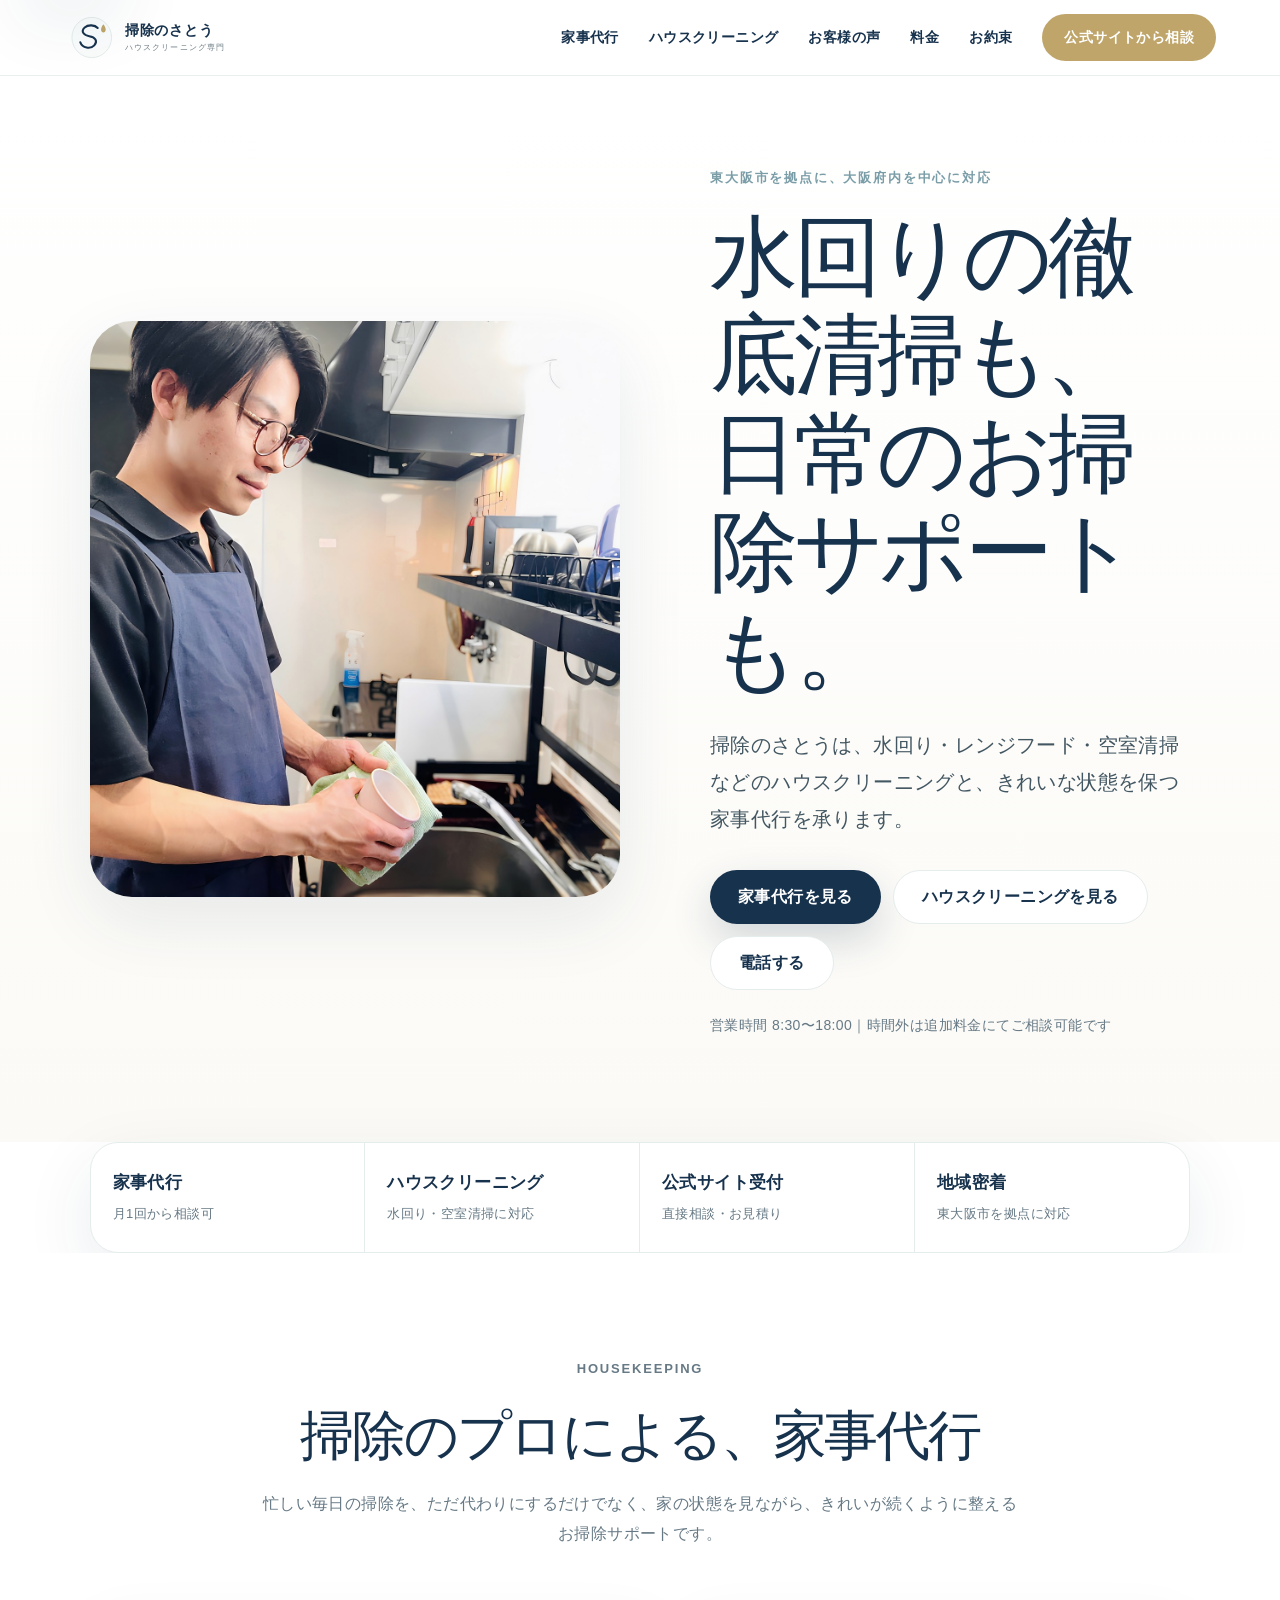
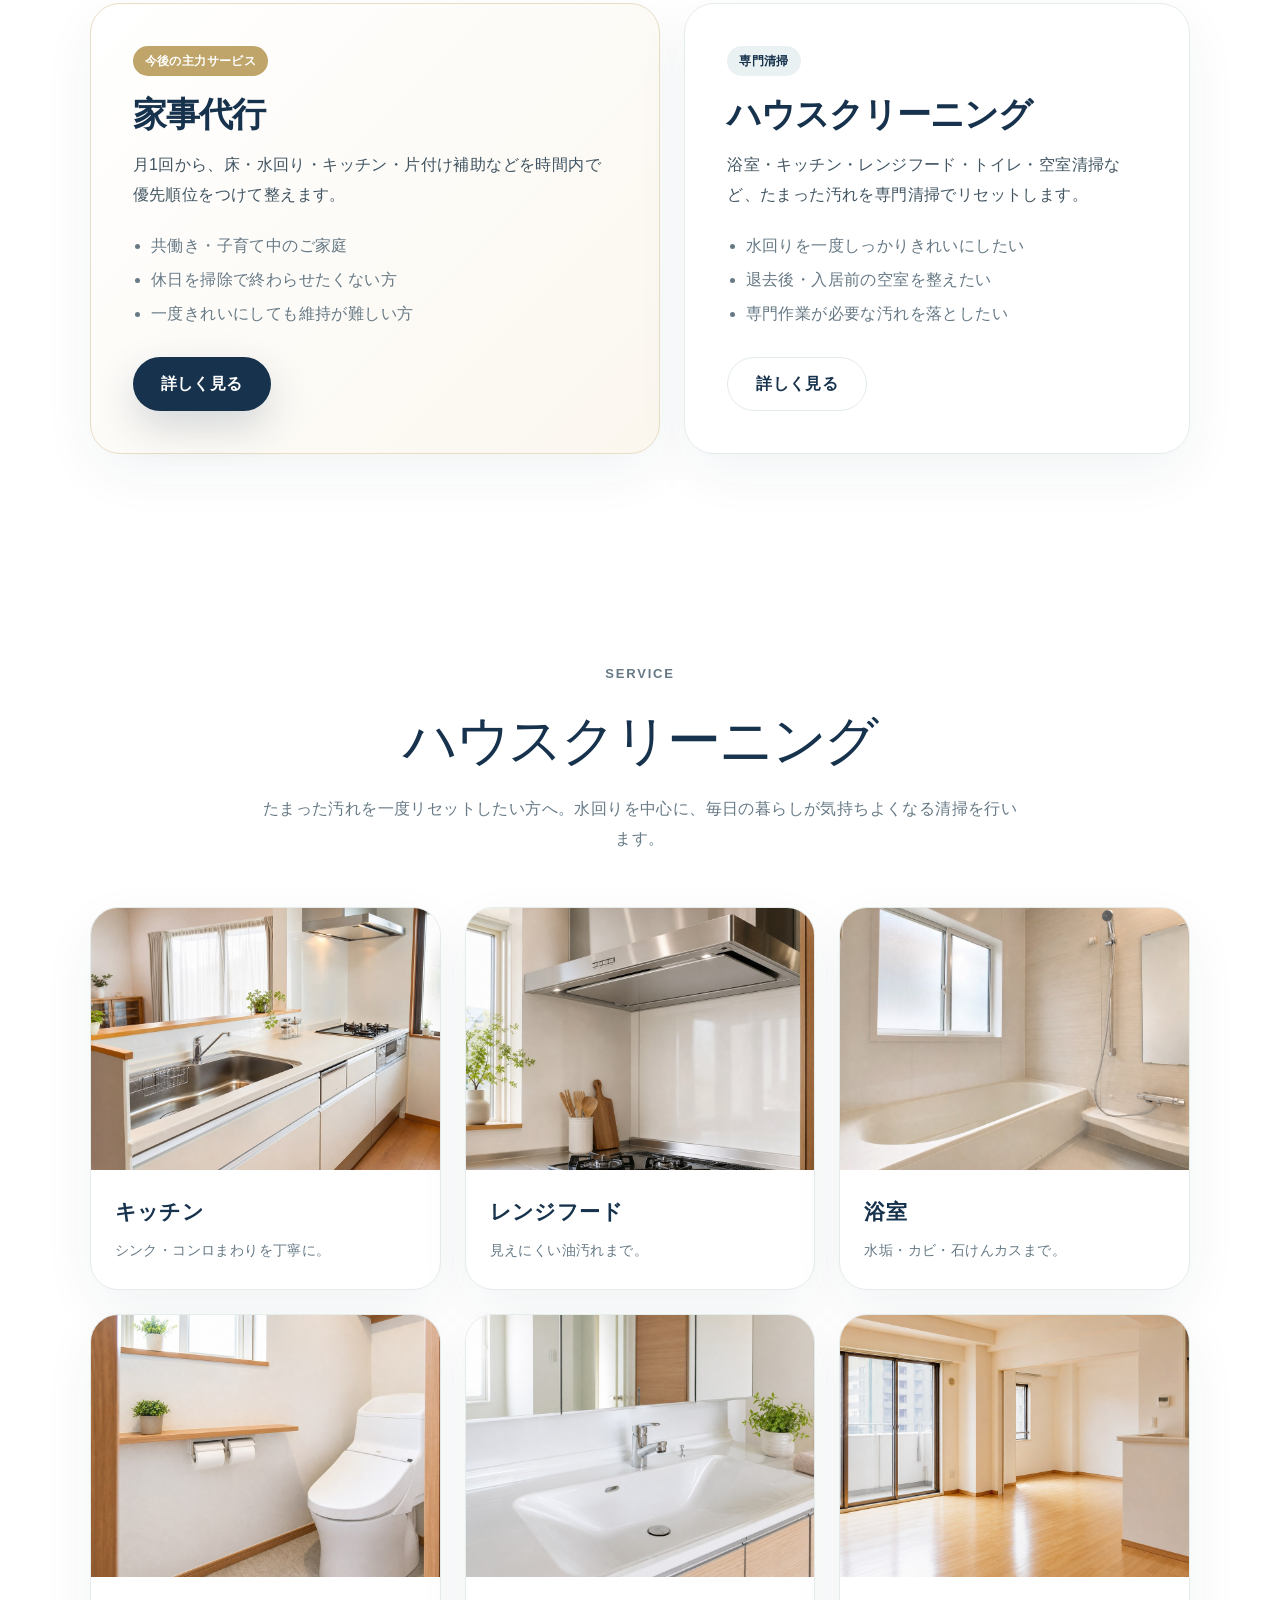
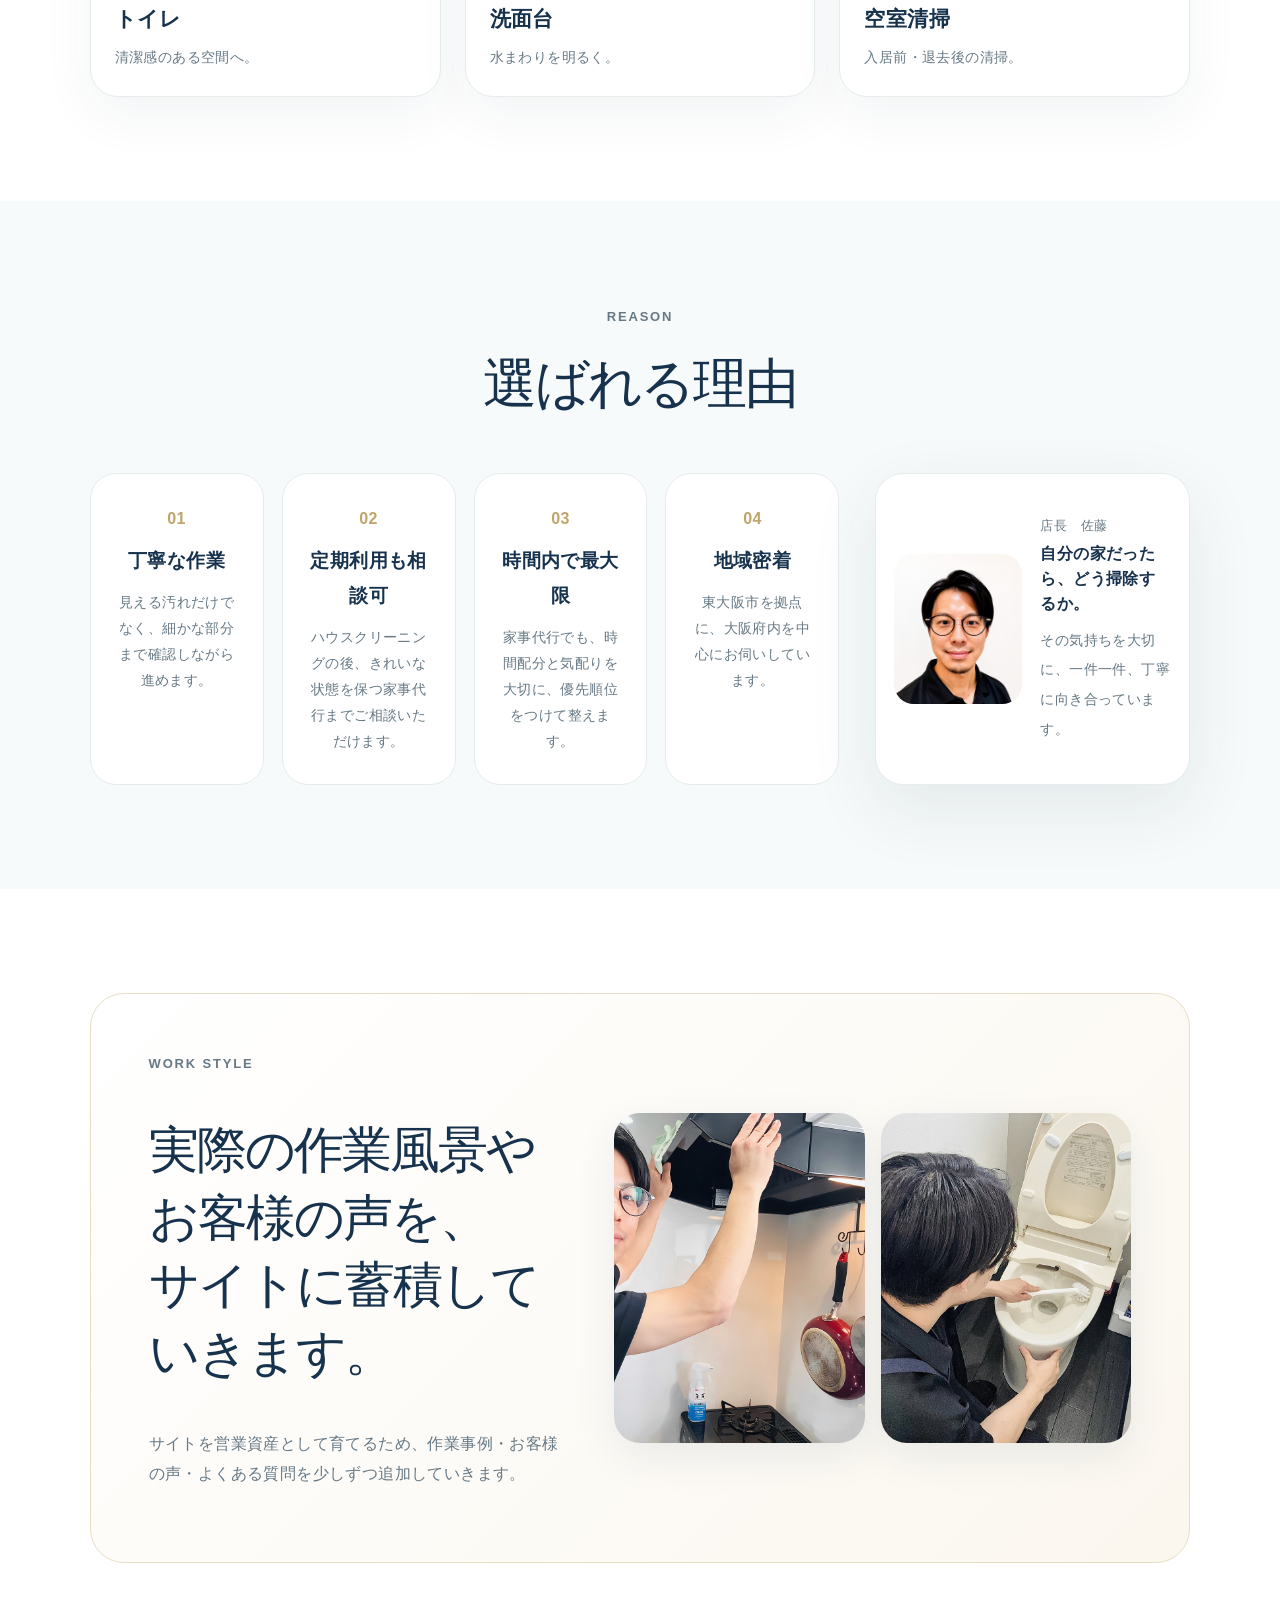
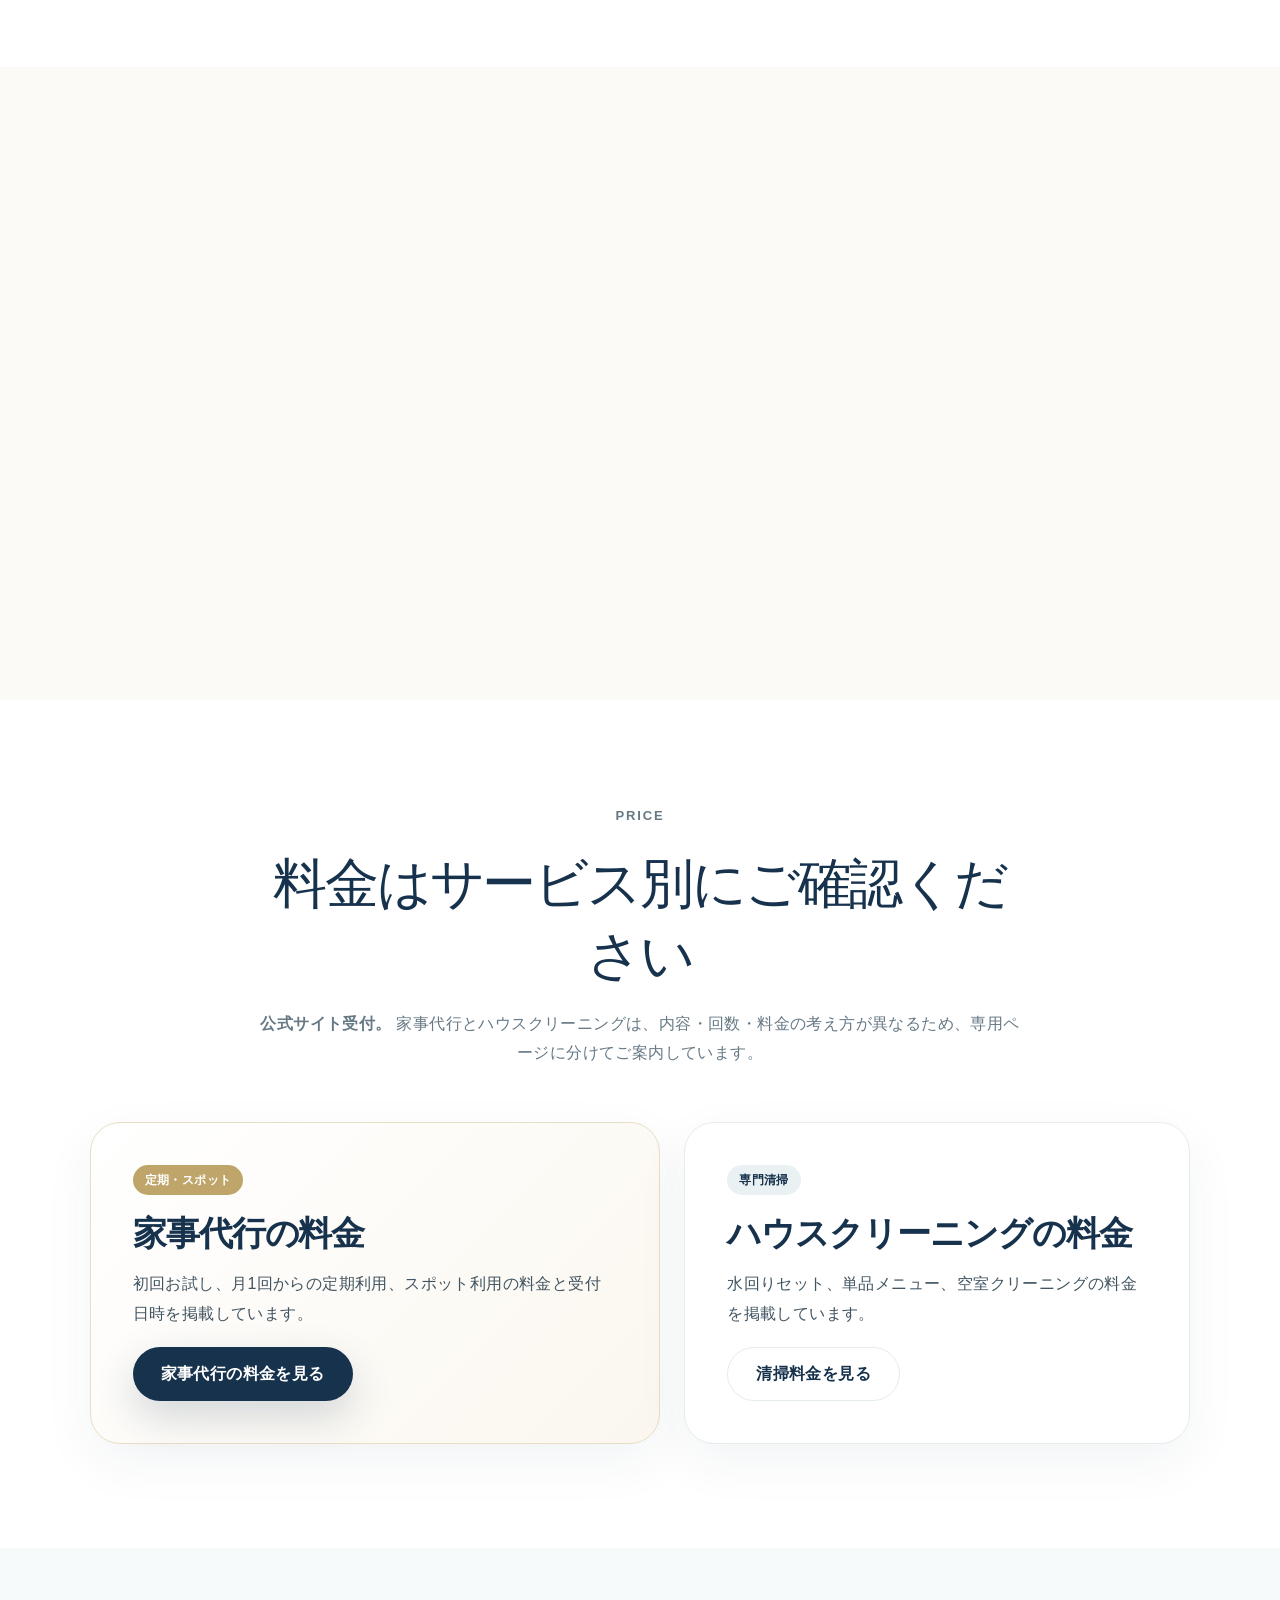
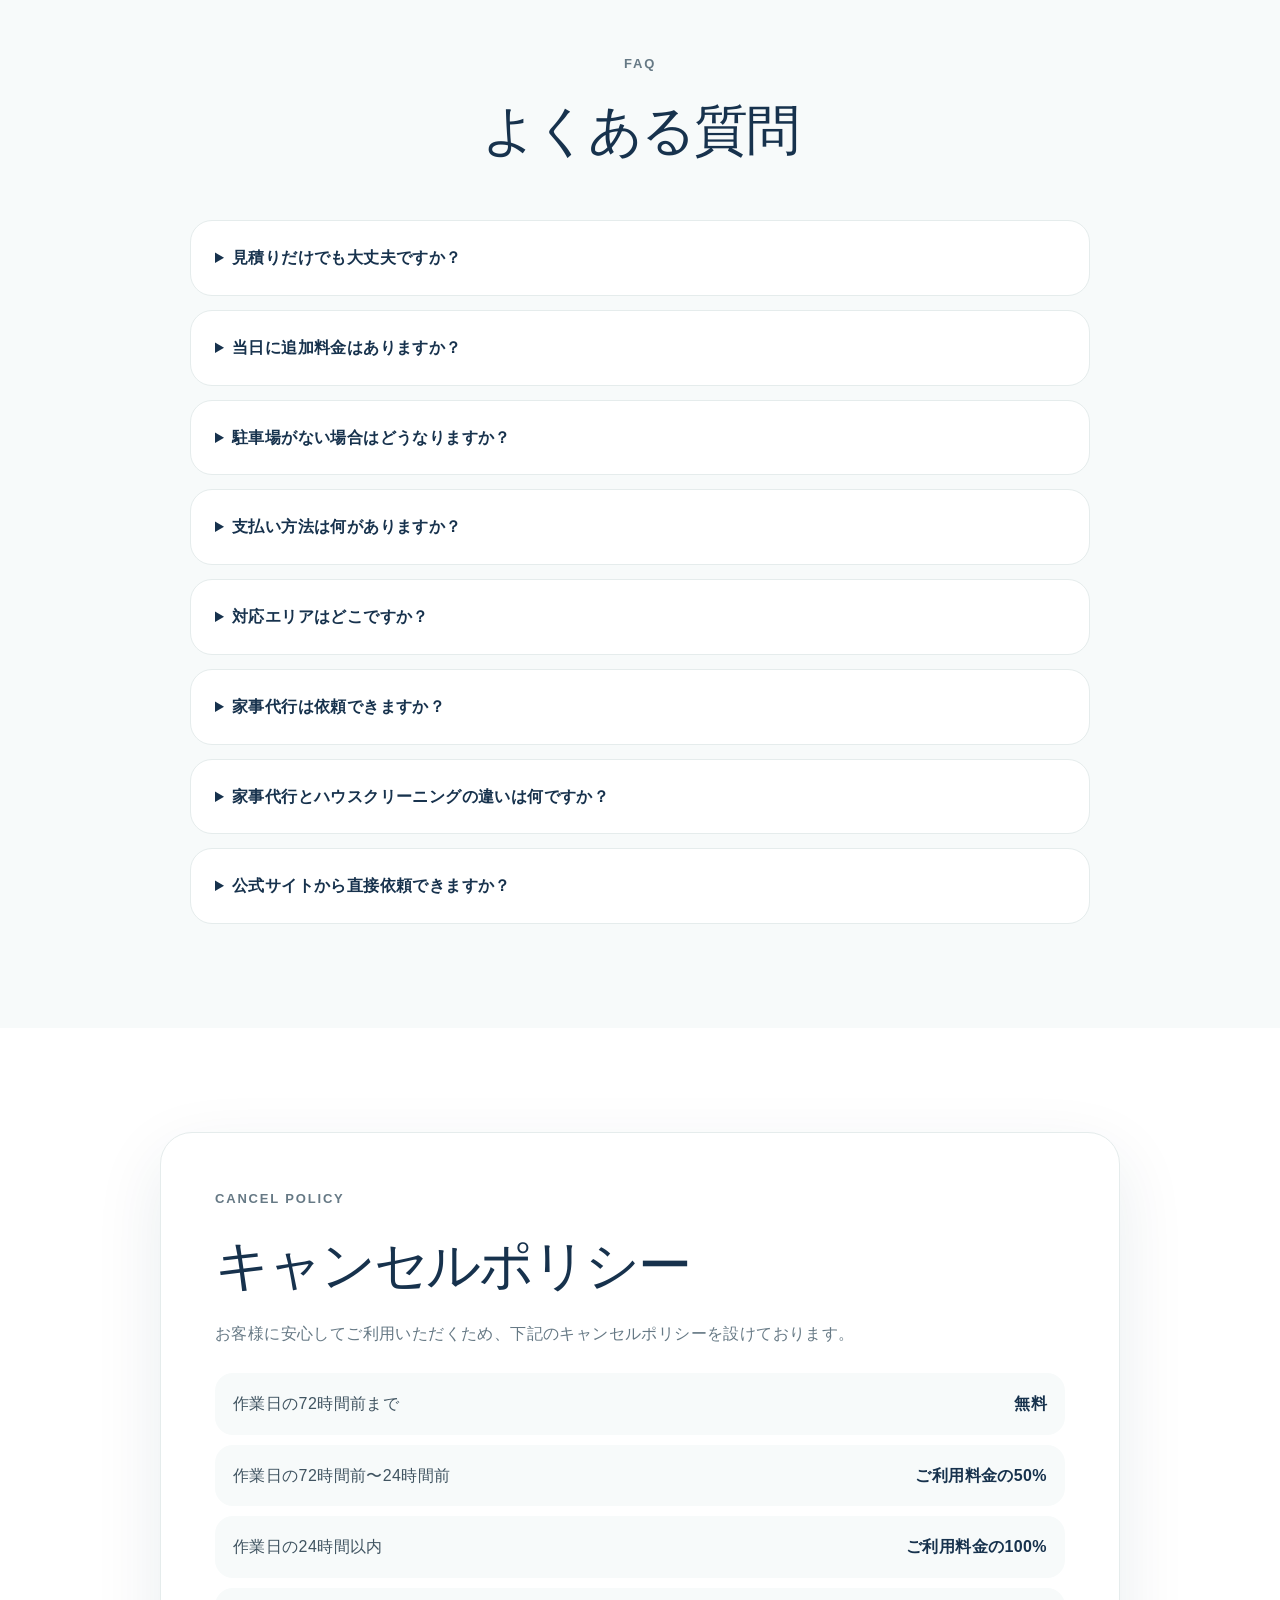
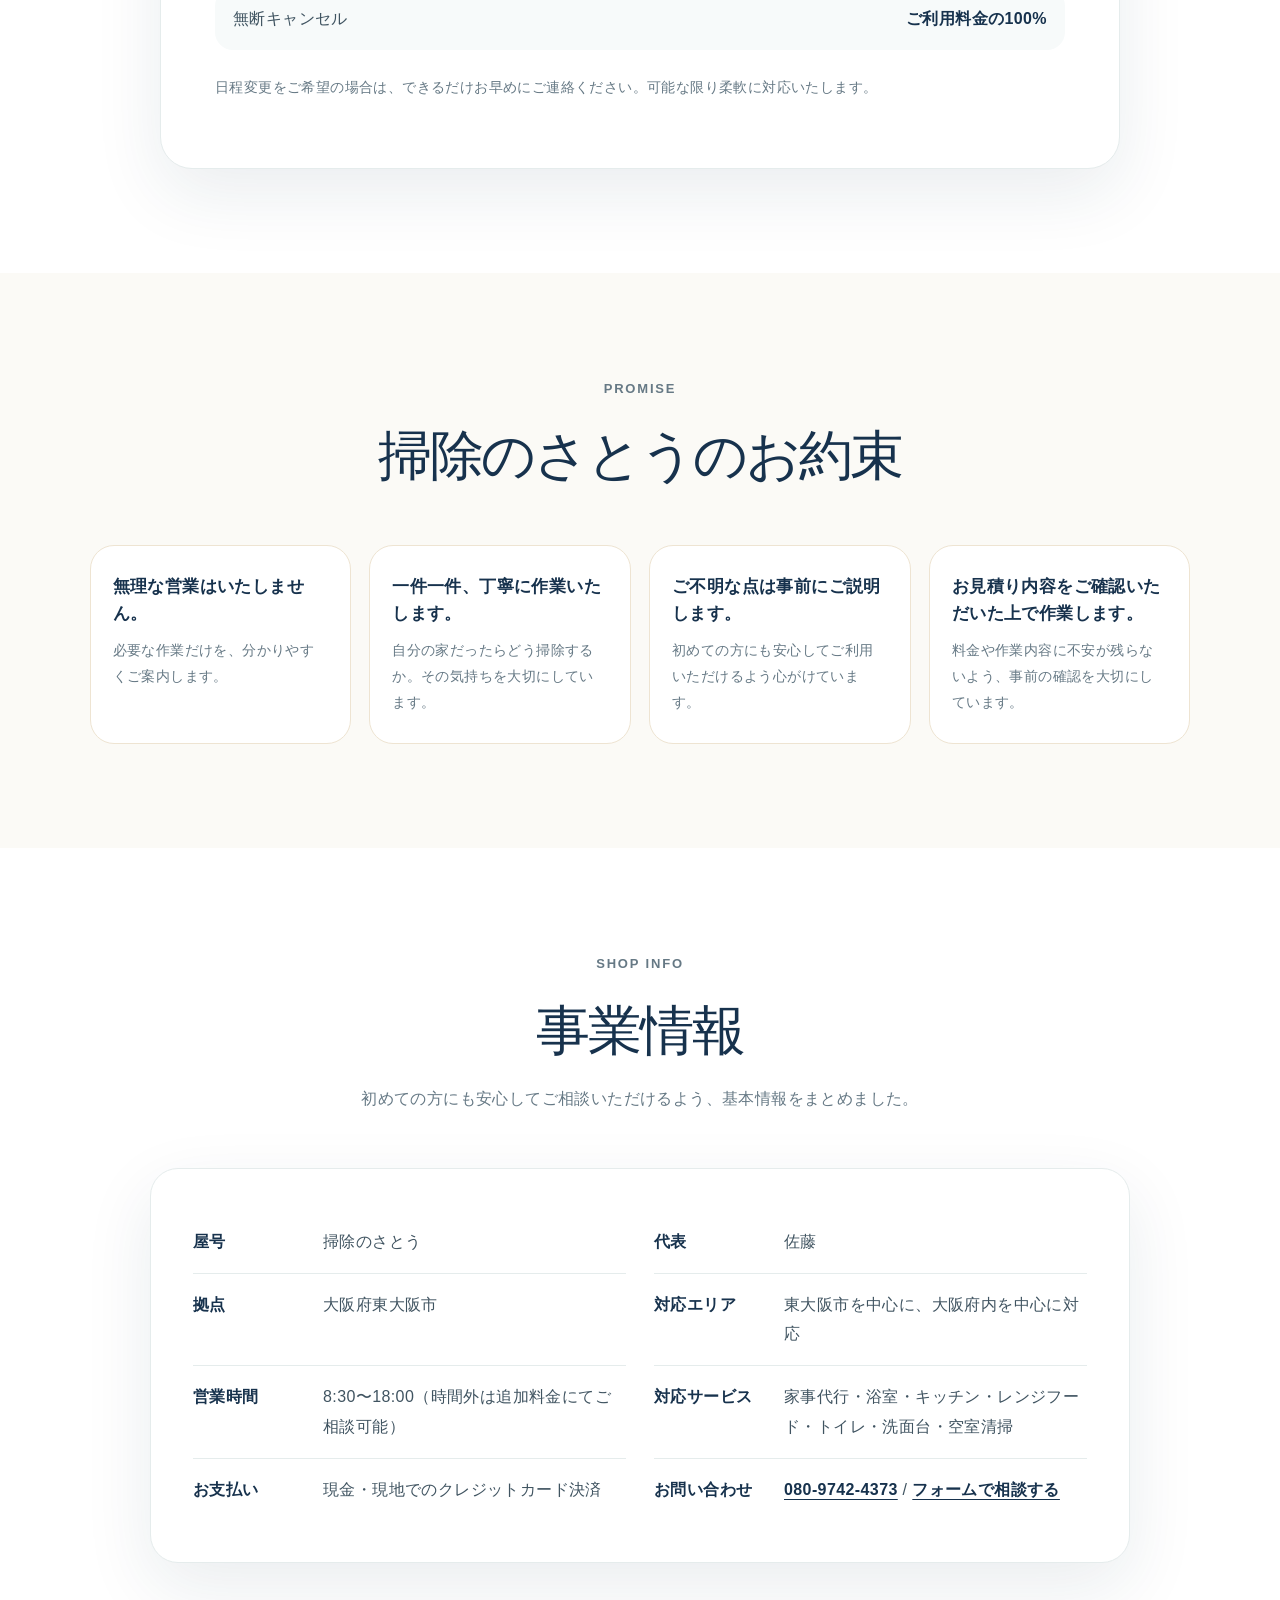
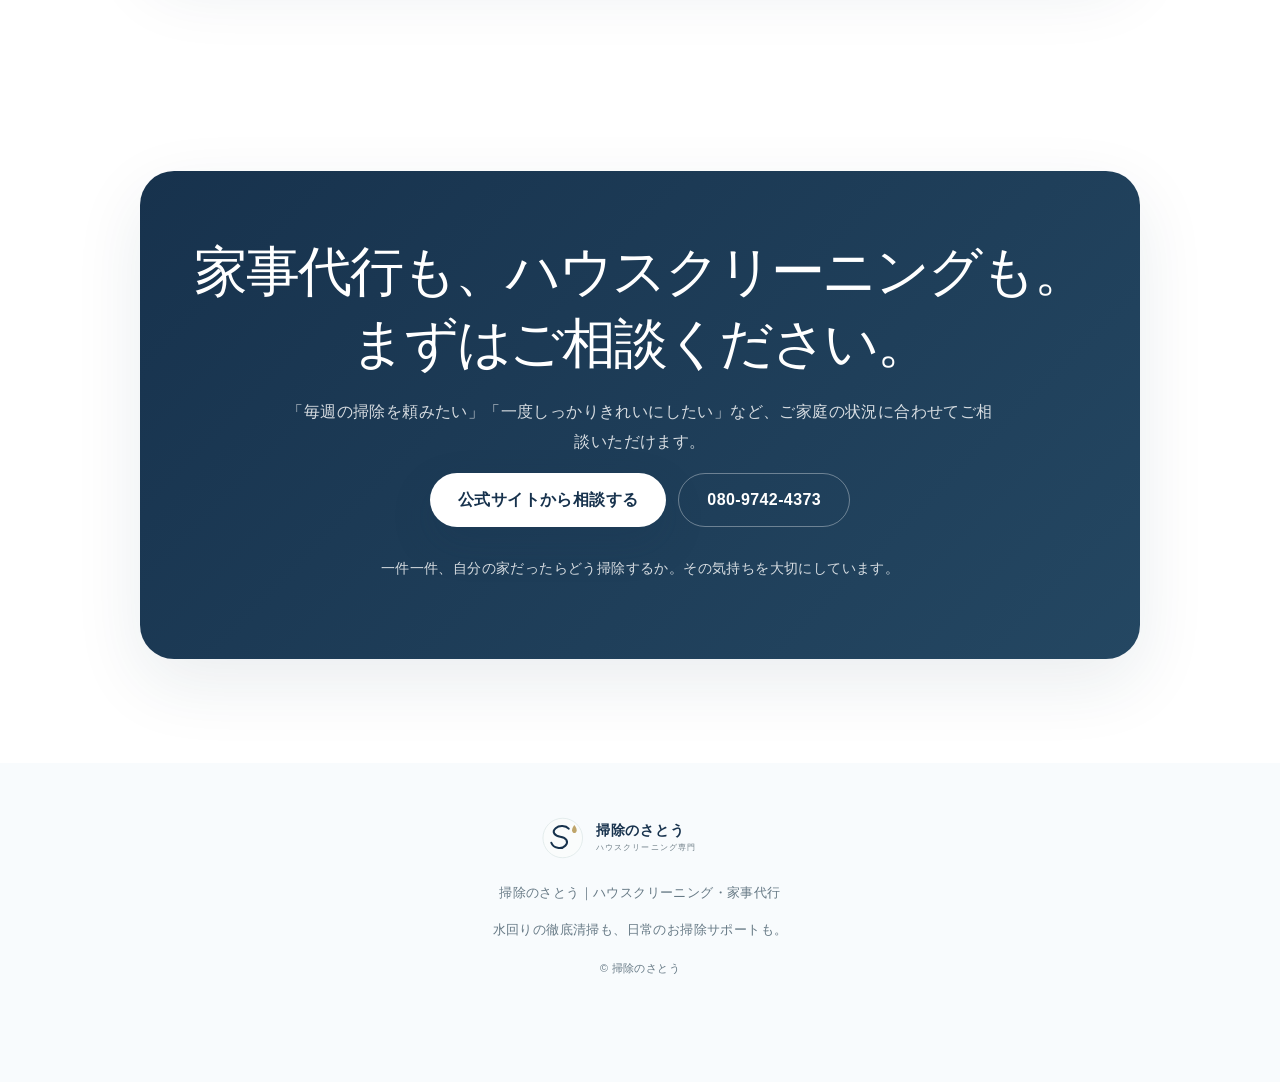
==== commit aab6209e: "Add files via upload" ====
--- a/index.html
+++ b/index.html
@@ -3,20 +3,20 @@
 <head>
   <meta charset="utf-8">
   <meta name="viewport" content="width=device-width, initial-scale=1, viewport-fit=cover">
-  <title>掃除のさとう｜東大阪市のハウスクリーニング・定期家事代行</title>
-  <meta name="description" content="東大阪市を拠点に大阪府内を中心に対応。水回り・レンジフード・空室清掃などのハウスクリーニングと、掃除のプロによる定期家事代行を承ります。公式サイトから初回相談・お見積り受付。">
+  <title>掃除のさとう｜東大阪市のハウスクリーニング・家事代行</title>
+  <meta name="description" content="東大阪市を拠点に大阪府内を中心に対応。水回り・レンジフード・空室清掃などのハウスクリーニングと、掃除のプロによる家事代行を承ります。公式サイトから初回相談・お見積り受付。">
   <meta name="theme-color" content="#17324D">
   <meta property="og:type" content="website">
   <meta property="og:locale" content="ja_JP">
   <meta property="og:site_name" content="掃除のさとう">
-  <meta property="og:title" content="掃除のさとう｜東大阪市のハウスクリーニング・定期家事代行">
-  <meta property="og:description" content="東大阪市を拠点に、大阪府内を中心に対応。単発の徹底清掃と、きれいな状態を保つ定期家事代行を承ります。">
+  <meta property="og:title" content="掃除のさとう｜東大阪市のハウスクリーニング・家事代行">
+  <meta property="og:description" content="東大阪市を拠点に、大阪府内を中心に対応。水回りの徹底清掃と、きれいな状態を保つ家事代行を承ります。">
   <meta property="og:url" content="https://norisatou0-deep.github.io/souji-no-sato/">
   <meta property="og:image" content="https://norisatou0-deep.github.io/souji-no-sato/assets/hero-cup.jpeg">
   <meta name="twitter:card" content="summary_large_image">
   <link rel="canonical" href="https://norisatou0-deep.github.io/souji-no-sato/">
   <link rel="icon" href="assets/logo.svg" type="image/svg+xml">
-  <link rel="stylesheet" href="style.css?v=20260723-wrap">
+  <link rel="stylesheet" href="style.css?v=20260723-wrap3">
   <script>
     document.documentElement.classList.remove('no-js');
     document.documentElement.classList.add('js');
@@ -26,7 +26,7 @@
       "@context": "https://schema.org",
       "@type": "LocalBusiness",
       "name": "掃除のさとう",
-      "description": "東大阪市を拠点に大阪府内を中心に対応するハウスクリーニング・定期家事代行サービス。",
+      "description": "東大阪市を拠点に大阪府内を中心に対応するハウスクリーニング・家事代行サービス。",
       "url": "https://norisatou0-deep.github.io/souji-no-sato/",
       "image": "https://norisatou0-deep.github.io/souji-no-sato/assets/hero-cup.jpeg",
       "telephone": "+81-80-9742-4373",
@@ -34,7 +34,7 @@
       "areaServed": ["東大阪市", "大阪府"],
       "makesOffer": [
         {"@type": "Offer", "itemOffered": {"@type": "Service", "name": "ハウスクリーニング"}},
-        {"@type": "Offer", "itemOffered": {"@type": "Service", "name": "定期家事代行"}}
+        {"@type": "Offer", "itemOffered": {"@type": "Service", "name": "家事代行"}}
       ],
       "openingHours": "Mo-Su 08:30-18:00",
       "priceRange": "¥¥"
@@ -47,7 +47,7 @@
   <a class="brand" href="#top"><img src="assets/logo.svg" alt="掃除のさとう"></a>
   <button class="menu-button" type="button" aria-label="メニューを開く" aria-controls="site-nav" aria-expanded="false"><span aria-hidden="true"></span><span aria-hidden="true"></span></button>
   <nav class="nav" id="site-nav" aria-label="サイト内メニュー">
-    <a href="housekeeping.html">定期家事代行</a>
+    <a href="housekeeping.html">家事代行</a>
     <a href="cleaning.html">ハウスクリーニング</a>
     <a href="#voice">お客様の声</a>
     <a href="#price">料金</a>
@@ -63,11 +63,11 @@
   </div>
   <div class="hero-copy reveal">
     <p class="eyebrow">東大阪市を拠点に、大阪府内を中心に対応</p>
-    <h1>単発の徹底清掃も、<br>定期のお掃除サポートも。</h1>
-    <p class="lead">掃除のさとうは、水回り・レンジフード・空室清掃などのハウスクリーニングと、きれいな状態を保つ定期家事代行を承ります。</p>
+    <h1>水回りの徹底清掃も、<br>日常のお掃除サポートも。</h1>
+    <p class="lead">掃除のさとうは、水回り・レンジフード・空室清掃などのハウスクリーニングと、きれいな状態を保つ家事代行を承ります。</p>
     <div class="actions">
-      <a class="button primary" href="housekeeping.html">定期家事代行を見る</a>
-      <a class="button secondary" href="cleaning.html">単発清掃を見る</a>
+      <a class="button primary" href="housekeeping.html">家事代行を見る</a>
+      <a class="button secondary" href="cleaning.html">ハウスクリーニングを見る</a>
       <a class="button secondary" href="tel:08097424373">電話する</a>
     </div>
     <p class="small-note">営業時間 8:30〜18:00｜時間外は追加料金にてご相談可能です</p>
@@ -75,7 +75,7 @@
 </section>
 
 <section class="trust-strip reveal">
-  <div><strong>定期家事代行</strong><span>月1回から相談可</span></div>
+  <div><strong>家事代行</strong><span>月1回から相談可</span></div>
   <div><strong>ハウスクリーニング</strong><span>水回り・空室清掃に対応</span></div>
   <div><strong>公式サイト受付</strong><span>直接相談・お見積り</span></div>
   <div><strong>地域密着</strong><span>東大阪市を拠点に対応</span></div>
@@ -84,13 +84,13 @@
 <section class="section service-choice" id="housekeeping">
   <div class="section-heading reveal">
     <p class="eyebrow">HOUSEKEEPING</p>
-    <h2>掃除のプロによる、<span class="mobile-line nowrap">定期家事代行</span></h2>
+    <h2>掃除のプロによる、<span class="mobile-line nowrap">家事代行</span></h2>
     <p>忙しい毎日の掃除を、ただ代わりにするだけでなく、家の状態を見ながら、きれいが続くように整えるお掃除サポートです。</p>
   </div>
   <div class="choice-grid">
     <article class="choice-card featured reveal">
       <span class="choice-label">今後の主力サービス</span>
-      <h3>定期家事代行</h3>
+      <h3>家事代行</h3>
       <p>月1回から、床・水回り・キッチン・片付け補助などを時間内で優先順位をつけて整えます。</p>
       <ul>
         <li>共働き・子育て中のご家庭</li>
@@ -100,7 +100,7 @@
       <a class="button primary" href="housekeeping.html">詳しく見る</a>
     </article>
     <article class="choice-card reveal">
-      <span class="choice-label muted">単発の専門清掃</span>
+      <span class="choice-label muted">専門清掃</span>
       <h3>ハウスクリーニング</h3>
       <p>浴室・キッチン・レンジフード・トイレ・空室清掃など、たまった汚れを専門清掃でリセットします。</p>
       <ul>
@@ -137,7 +137,7 @@
   <div class="reason-layout">
     <div class="reason-grid">
       <article class="reveal"><span>01</span><h3>丁寧な作業</h3><p>見える汚れだけでなく、細かな部分まで確認しながら進めます。</p></article>
-      <article class="reveal"><span>02</span><h3>定期利用も相談可</h3><p>単発清掃の後、きれいな状態を保つ家事代行までご相談いただけます。</p></article>
+      <article class="reveal"><span>02</span><h3>定期利用も相談可</h3><p>ハウスクリーニングの後、きれいな状態を保つ家事代行までご相談いただけます。</p></article>
       <article class="reveal"><span>03</span><h3>時間内で最大限</h3><p>家事代行でも、時間配分と気配りを大切に、優先順位をつけて整えます。</p></article>
       <article class="reveal"><span>04</span><h3>地域密着</h3><p>東大阪市を拠点に、大阪府内を中心にお伺いしています。</p></article>
     </div>
@@ -184,17 +184,17 @@
   <div class="section-heading reveal">
     <p class="eyebrow">PRICE</p>
     <h2>料金はサービス別にご確認ください</h2>
-    <p><strong>公式サイト受付。</strong> 定期家事代行とハウスクリーニングは、内容・回数・料金の考え方が異なるため、専用ページに分けてご案内しています。</p>
+    <p><strong>公式サイト受付。</strong> 家事代行とハウスクリーニングは、内容・回数・料金の考え方が異なるため、専用ページに分けてご案内しています。</p>
   </div>
   <div class="choice-grid">
     <article class="choice-card featured reveal">
-      <span class="choice-label">定期利用</span>
-      <h3>定期家事代行の料金</h3>
+      <span class="choice-label">定期・スポット</span>
+      <h3>家事代行の料金</h3>
       <p>初回お試し、月1回からの定期利用、スポット利用の料金と受付日時を掲載しています。</p>
       <a class="button primary" href="housekeeping.html#price">家事代行の料金を見る</a>
     </article>
     <article class="choice-card reveal">
-      <span class="choice-label muted">単発清掃</span>
+      <span class="choice-label muted">専門清掃</span>
       <h3>ハウスクリーニングの料金</h3>
       <p>水回りセット、単品メニュー、空室クリーニングの料金を掲載しています。</p>
       <a class="button secondary" href="cleaning.html#price">清掃料金を見る</a>
@@ -213,9 +213,9 @@
     <details><summary>駐車場がない場合はどうなりますか？</summary><p>近隣のコインパーキングを利用する場合があります。駐車場代が必要な場合は事前にご相談いたします。</p></details>
     <details><summary>支払い方法は何がありますか？</summary><p>現金・現地でのクレジットカード決済に対応しています。作業後、現地でお支払いいただけます。</p></details>
     <details><summary>対応エリアはどこですか？</summary><p>東大阪市を拠点に、大阪府内を中心にお伺いしています。</p></details>
-    <details><summary>定期家事代行は依頼できますか？</summary><p>はい。月1回から、掃除を定期的に整えたい方向けにご相談いただけます。公式サイトから直接お問い合わせください。</p></details>
-    <details><summary>家事代行とハウスクリーニングの違いは何ですか？</summary><p>家事代行は日常清掃を継続してきれいな状態を保つサービスです。ハウスクリーニングは、専門道具や洗剤でたまった汚れを落とす単発の専門清掃です。</p></details>
-    <details><summary>公式サイトから直接依頼できますか？</summary><p>はい。掃除のさとう公式サービスとして、定期家事代行のご相談を受け付けています。</p></details>
+    <details><summary>家事代行は依頼できますか？</summary><p>はい。定期利用は月1回から、スポット利用もご相談いただけます。公式サイトから直接お問い合わせください。</p></details>
+    <details><summary>家事代行とハウスクリーニングの違いは何ですか？</summary><p>家事代行は日常清掃を継続してきれいな状態を保つサービスです。ハウスクリーニングは、専門道具や洗剤でたまった汚れを落とす専門清掃です。</p></details>
+    <details><summary>公式サイトから直接依頼できますか？</summary><p>はい。掃除のさとう公式サービスとして、家事代行のご相談を受け付けています。</p></details>
   </div>
 </section>
 
@@ -260,7 +260,7 @@
       <div><dt>拠点</dt><dd>大阪府東大阪市</dd></div>
       <div><dt>対応エリア</dt><dd>東大阪市を中心に、大阪府内を中心に対応</dd></div>
       <div><dt>営業時間</dt><dd>8:30〜18:00（時間外は追加料金にてご相談可能）</dd></div>
-      <div><dt>対応サービス</dt><dd>定期家事代行・浴室・キッチン・レンジフード・トイレ・洗面台・空室清掃</dd></div>
+      <div><dt>対応サービス</dt><dd>家事代行・浴室・キッチン・レンジフード・トイレ・洗面台・空室清掃</dd></div>
       <div><dt>お支払い</dt><dd>現金・現地でのクレジットカード決済</dd></div>
       <div><dt>お問い合わせ</dt><dd><a href="tel:08097424373">080-9742-4373</a> / <a href="https://forms.gle/PF4ynjadxf1Uwvu38" target="_blank" rel="noopener noreferrer">フォームで相談する</a></dd></div>
     </dl>
@@ -269,7 +269,7 @@
 
 <section class="section contact" id="contact">
   <div class="contact-card reveal">
-    <h2>定期家事代行も、単発清掃も。まずはご相談ください。</h2>
+    <h2>家事代行も、ハウスクリーニングも。<br>まずはご相談ください。</h2>
     <p>「毎週の掃除を頼みたい」「一度しっかりきれいにしたい」など、ご家庭の状況に合わせてご相談いただけます。</p>
     <div class="actions center">
       <a class="button primary light" href="https://forms.gle/PF4ynjadxf1Uwvu38" target="_blank" rel="noopener noreferrer">公式サイトから相談する</a>
@@ -282,8 +282,8 @@
 
 <footer>
   <img src="assets/logo.svg" alt="掃除のさとう">
-  <p>掃除のさとう｜ハウスクリーニング・定期家事代行</p>
-  <p>単発の徹底清掃も、定期のお掃除サポートも。</p>
+  <p>掃除のさとう｜ハウスクリーニング・家事代行</p>
+  <p>水回りの徹底清掃も、日常のお掃除サポートも。</p>
   <small>© 掃除のさとう</small>
 </footer>
 
--- a/style.css
+++ b/style.css
@@ -25,16 +25,47 @@
 @media(max-width:760px){
   .mobile-line{display:block}
   .section-heading{margin-bottom:42px}
+  h1,
+  .section-heading h2,
+  .choice-card h3,
+  .contact-card h2,
+  .policy-card h2,
+  .cross-card h2{
+    word-break:keep-all;
+    overflow-wrap:anywhere;
+    text-wrap:balance;
+  }
+  h1{
+    font-size:clamp(34px,9.8vw,40px);
+    line-height:1.32;
+    letter-spacing:0;
+  }
+  .subpage-hero .subpage-copy h1{
+    font-size:clamp(32px,9vw,38px) !important;
+    line-height:1.38;
+    letter-spacing:0;
+  }
   .section-heading h2,
   .contact-card h2,
   .policy-card h2{
-    font-size:clamp(28px,8vw,34px);
-    line-height:1.45;
-    letter-spacing:-.02em;
+    font-size:clamp(26px,7vw,32px);
+    line-height:1.55;
+    letter-spacing:0;
   }
   .choice-card h3{
-    font-size:clamp(24px,7vw,30px);
+    font-size:clamp(23px,6.4vw,28px);
     line-height:1.45;
+    letter-spacing:0;
+  }
+  .lead,
+  .section-heading p,
+  .choice-card p,
+  .point-card p,
+  .plan-card p:not(.plan-price),
+  .faq-list p{
+    line-height:1.95;
+    word-break:normal;
+    overflow-wrap:anywhere;
   }
 }
 @media(prefers-reduced-motion:reduce){html{scroll-behavior:auto}*,*::before,*::after{transition-duration:.01ms !important;animation-duration:.01ms !important;animation-iteration-count:1 !important}.js .reveal{opacity:1;transform:none}}
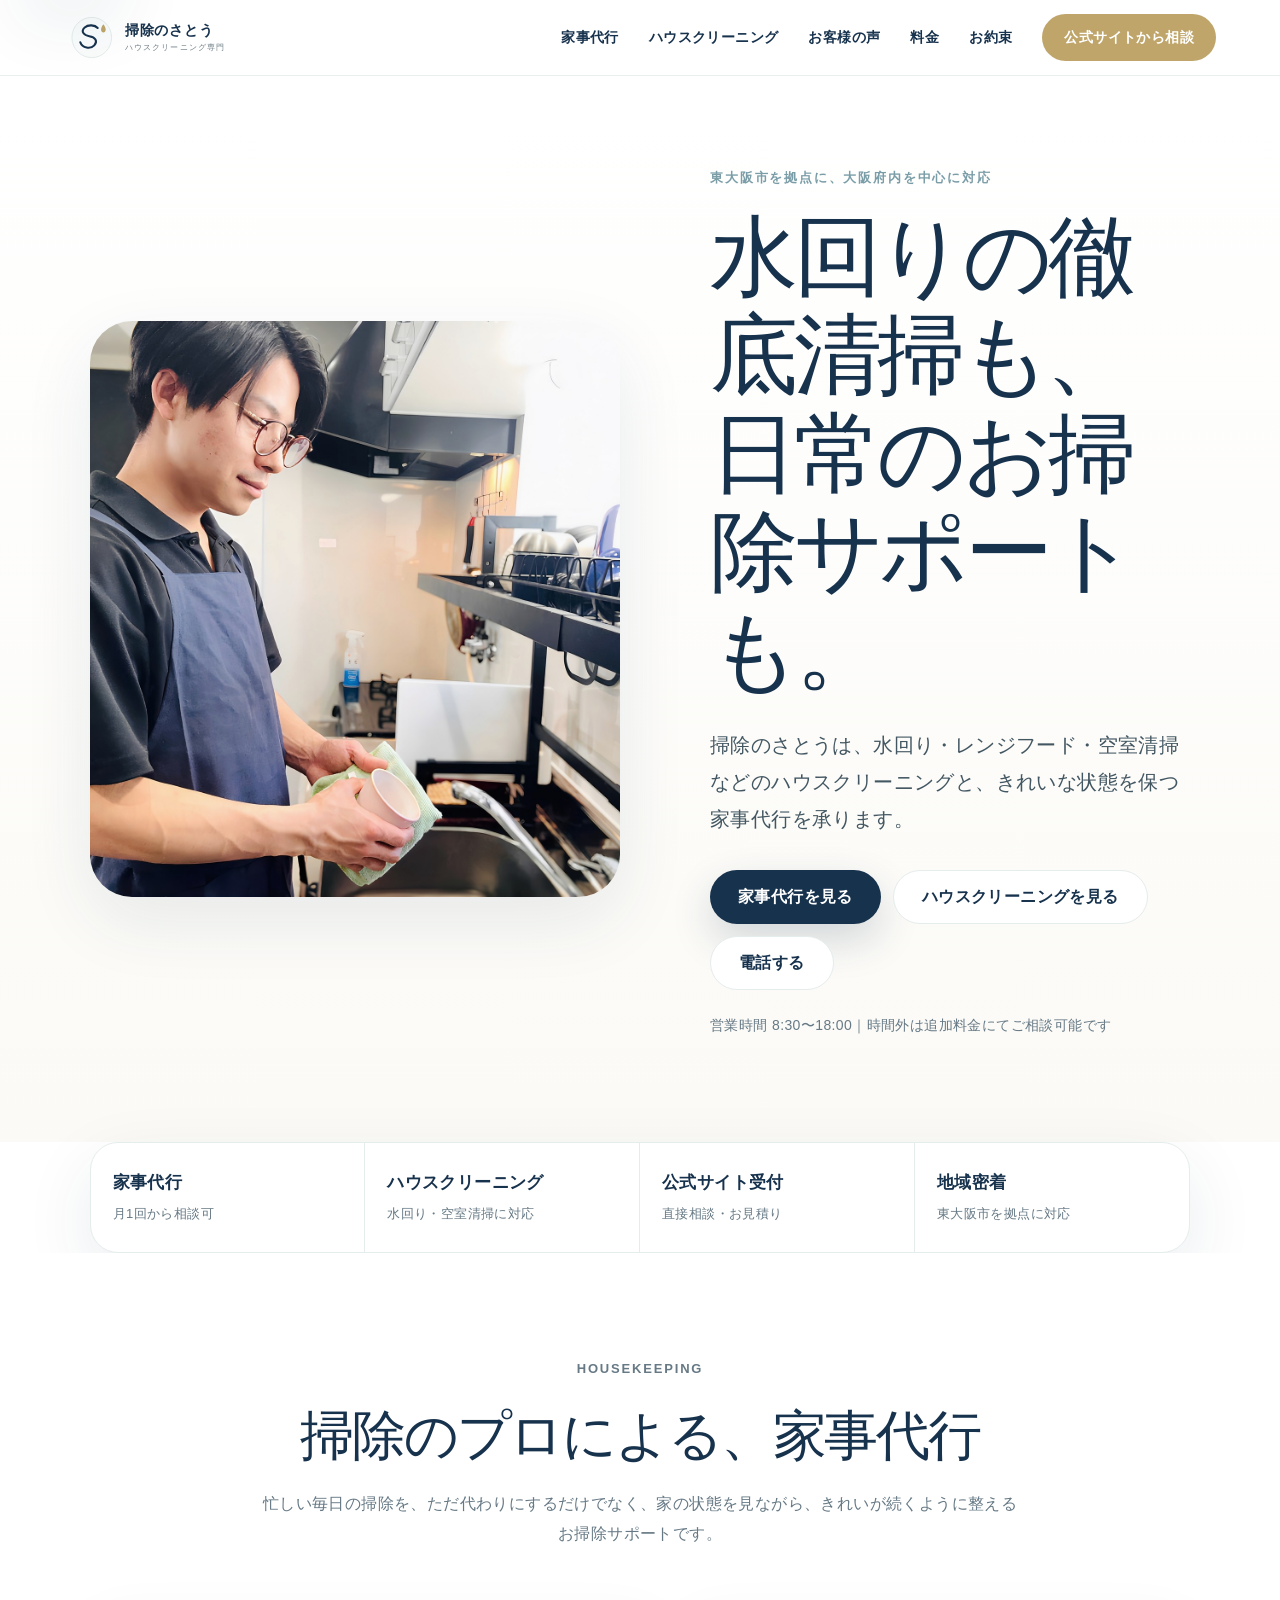
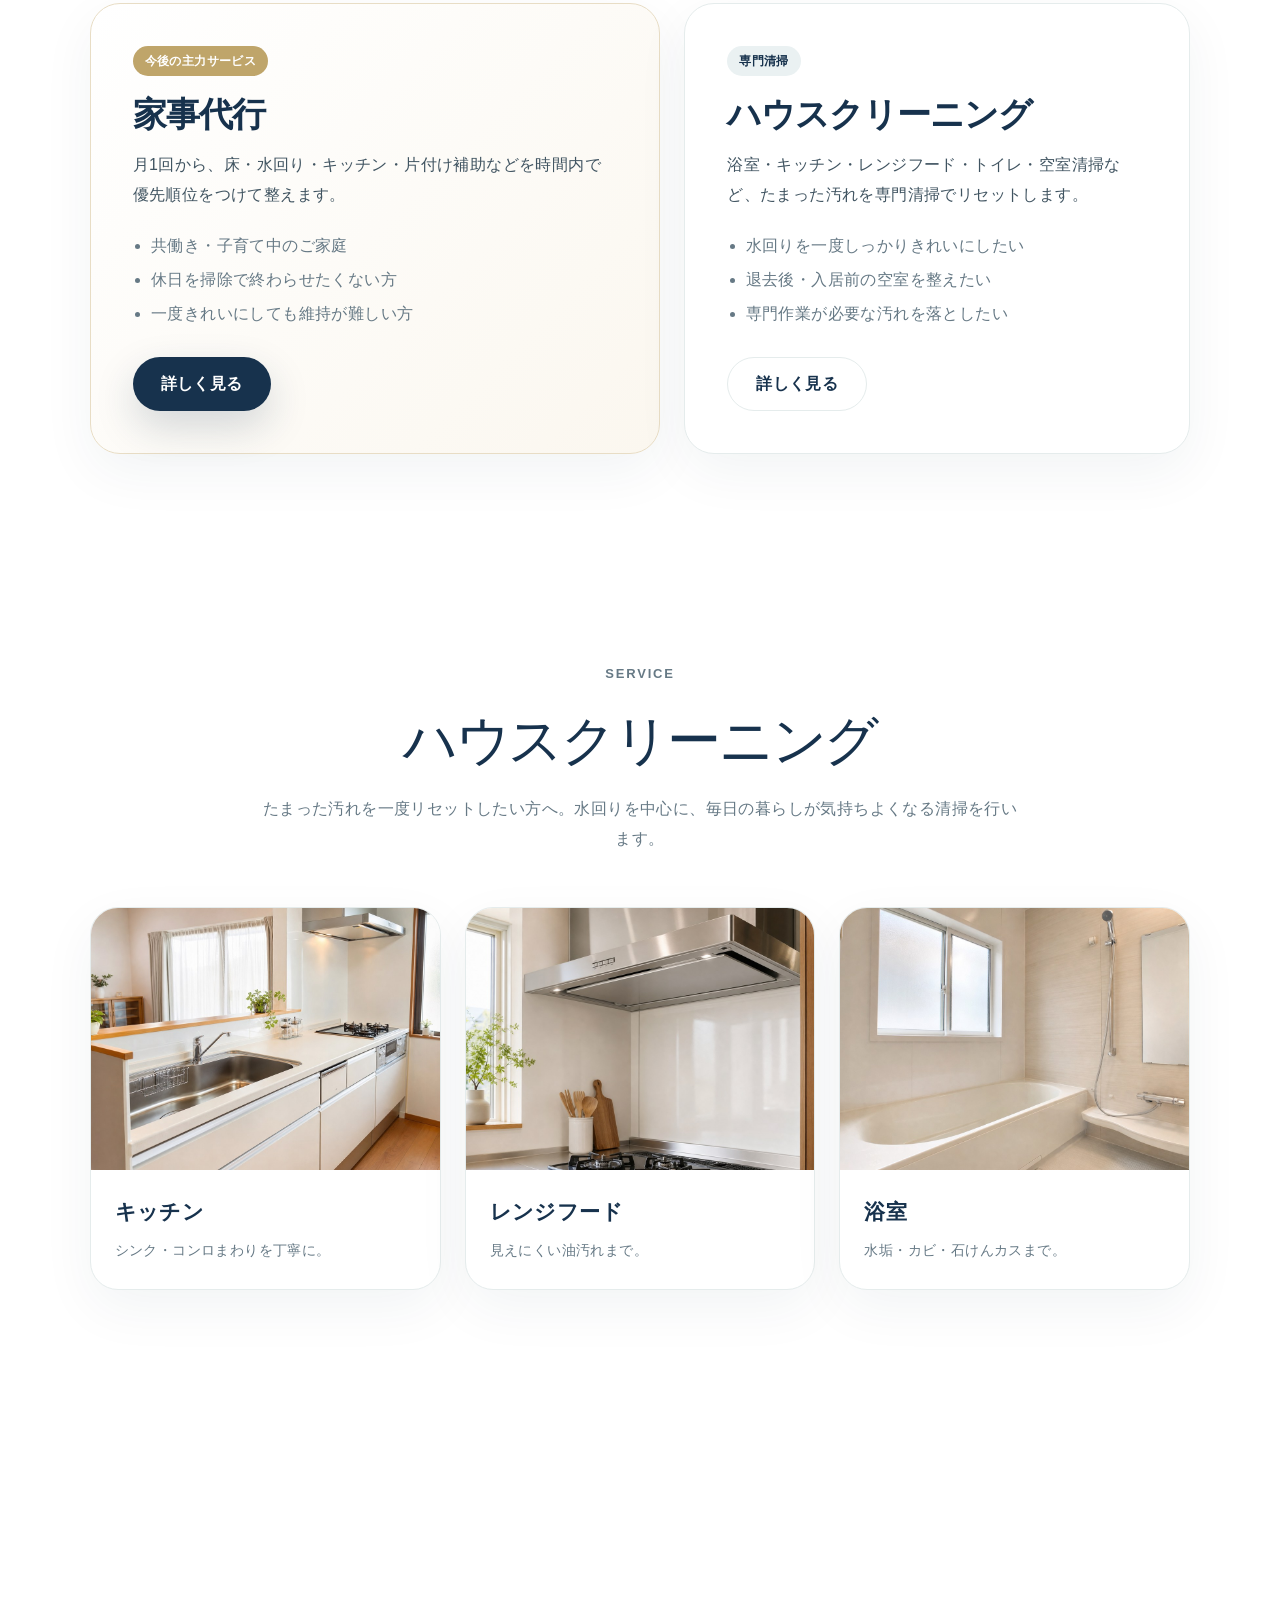
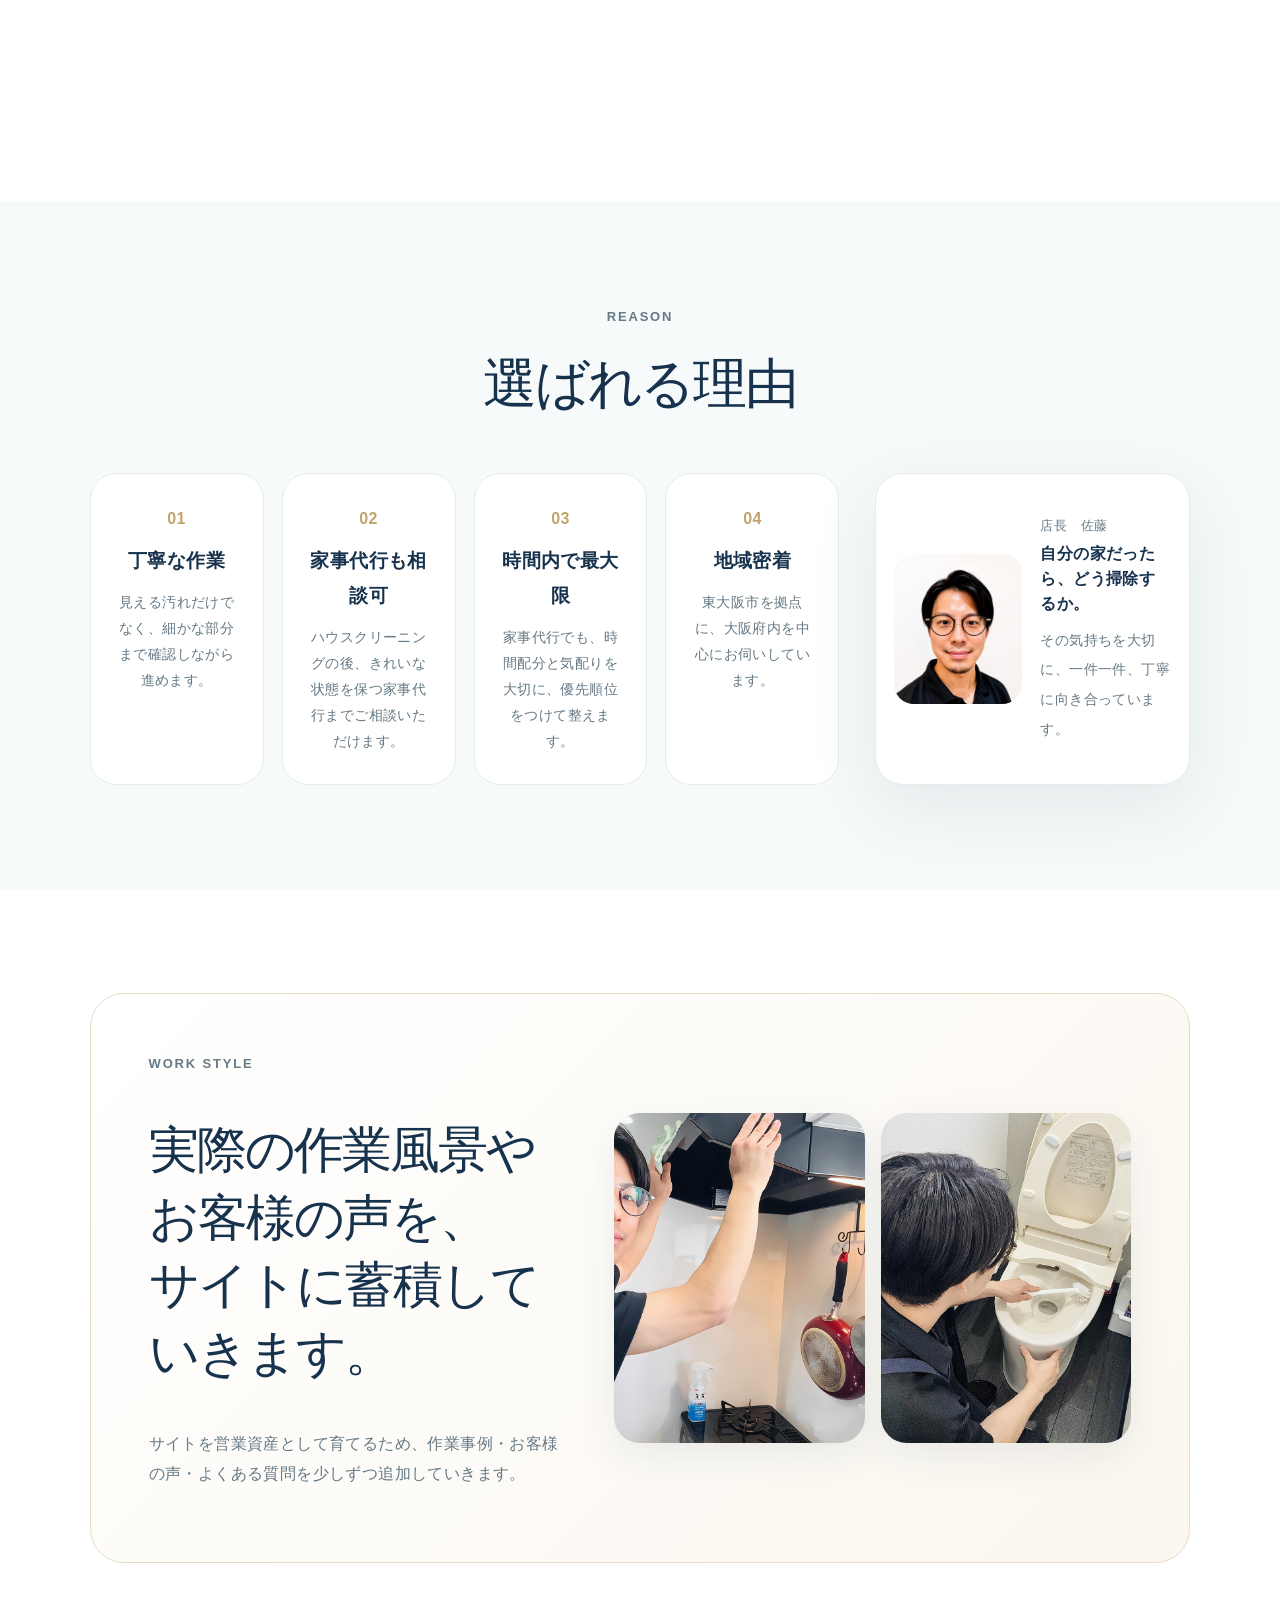
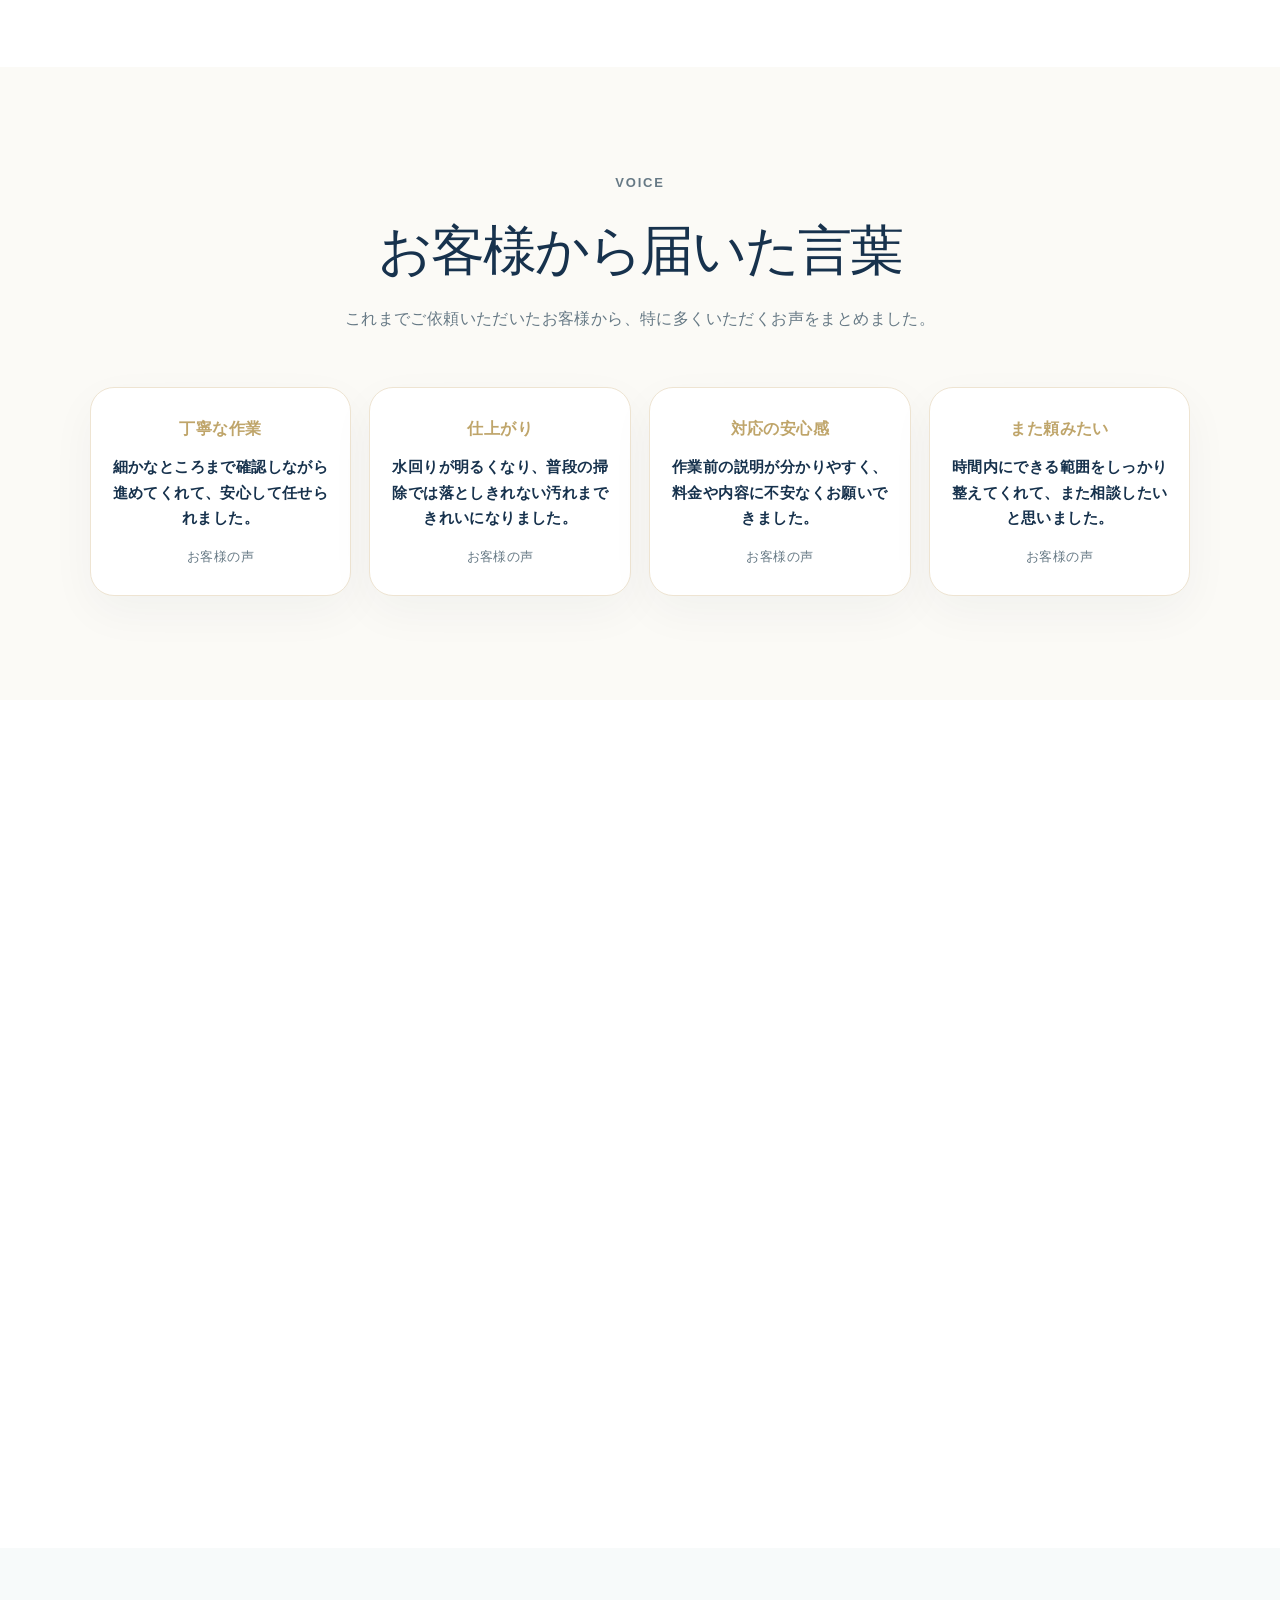
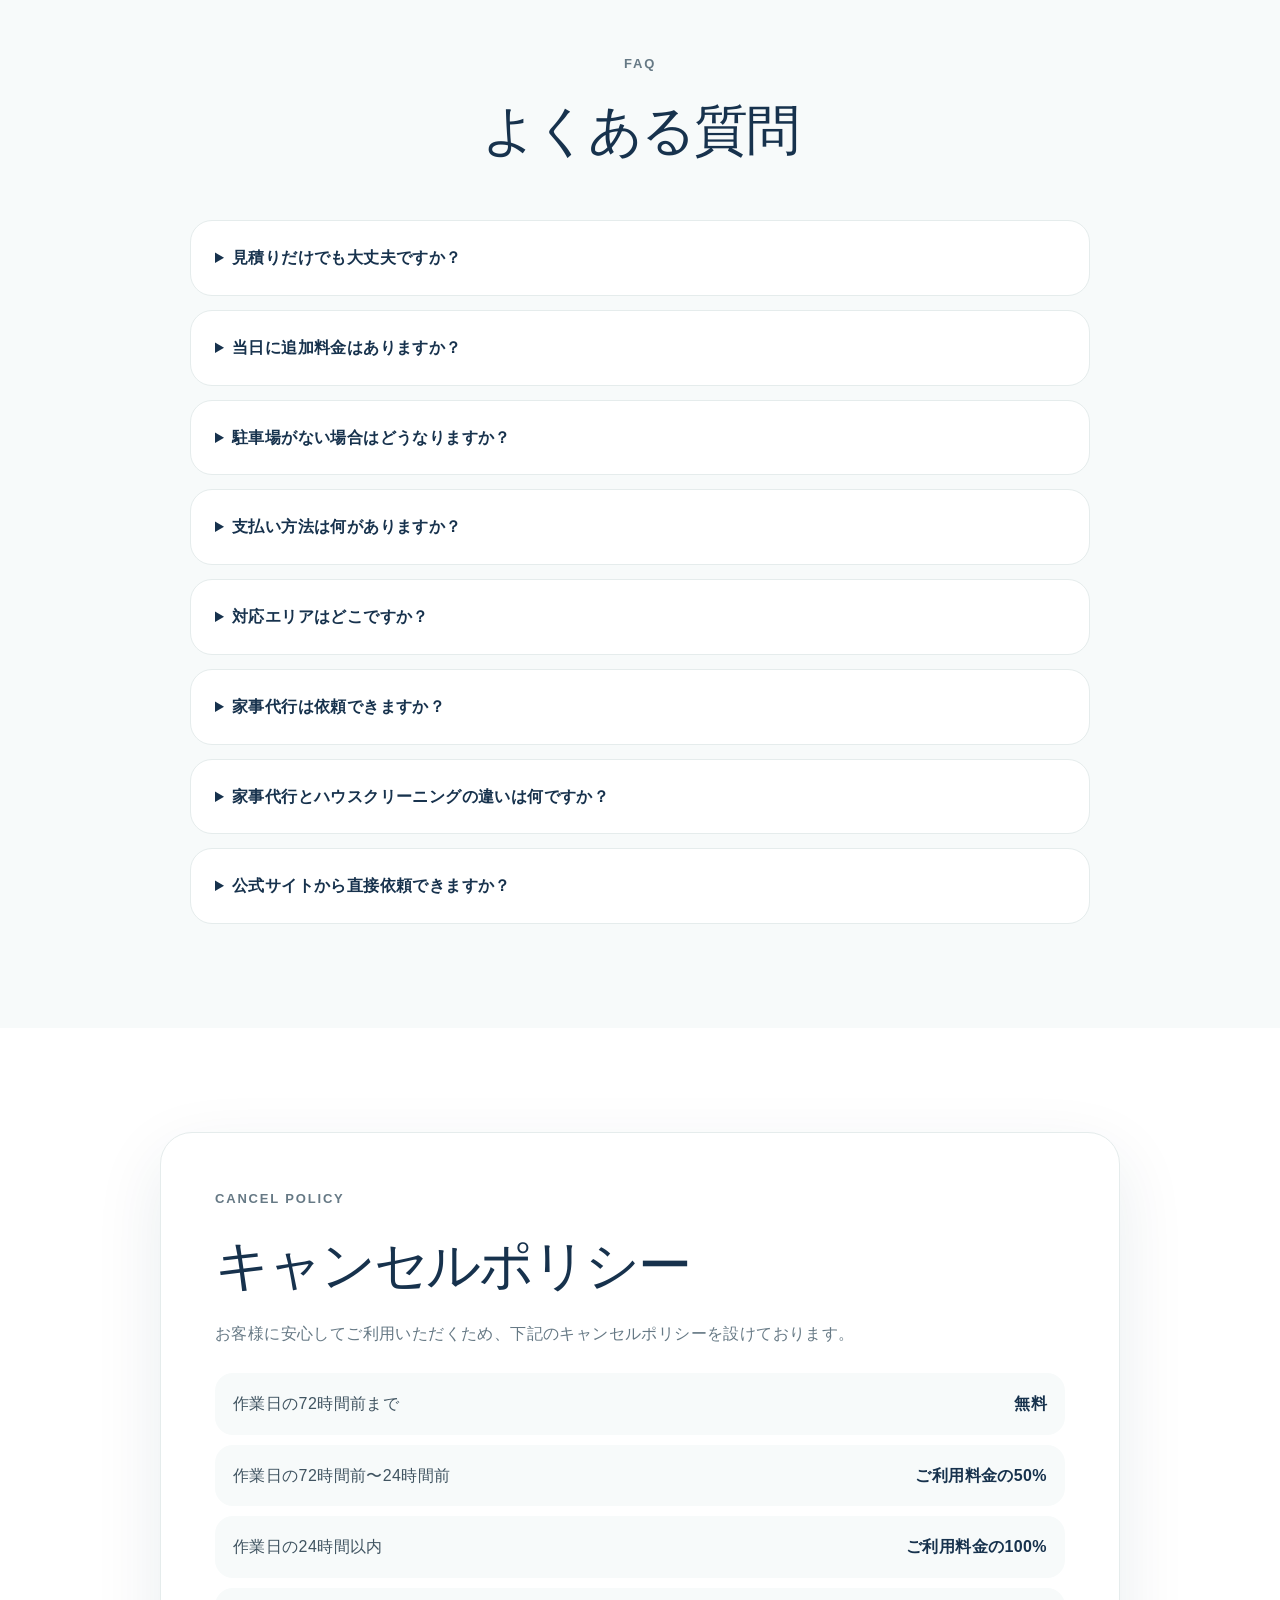
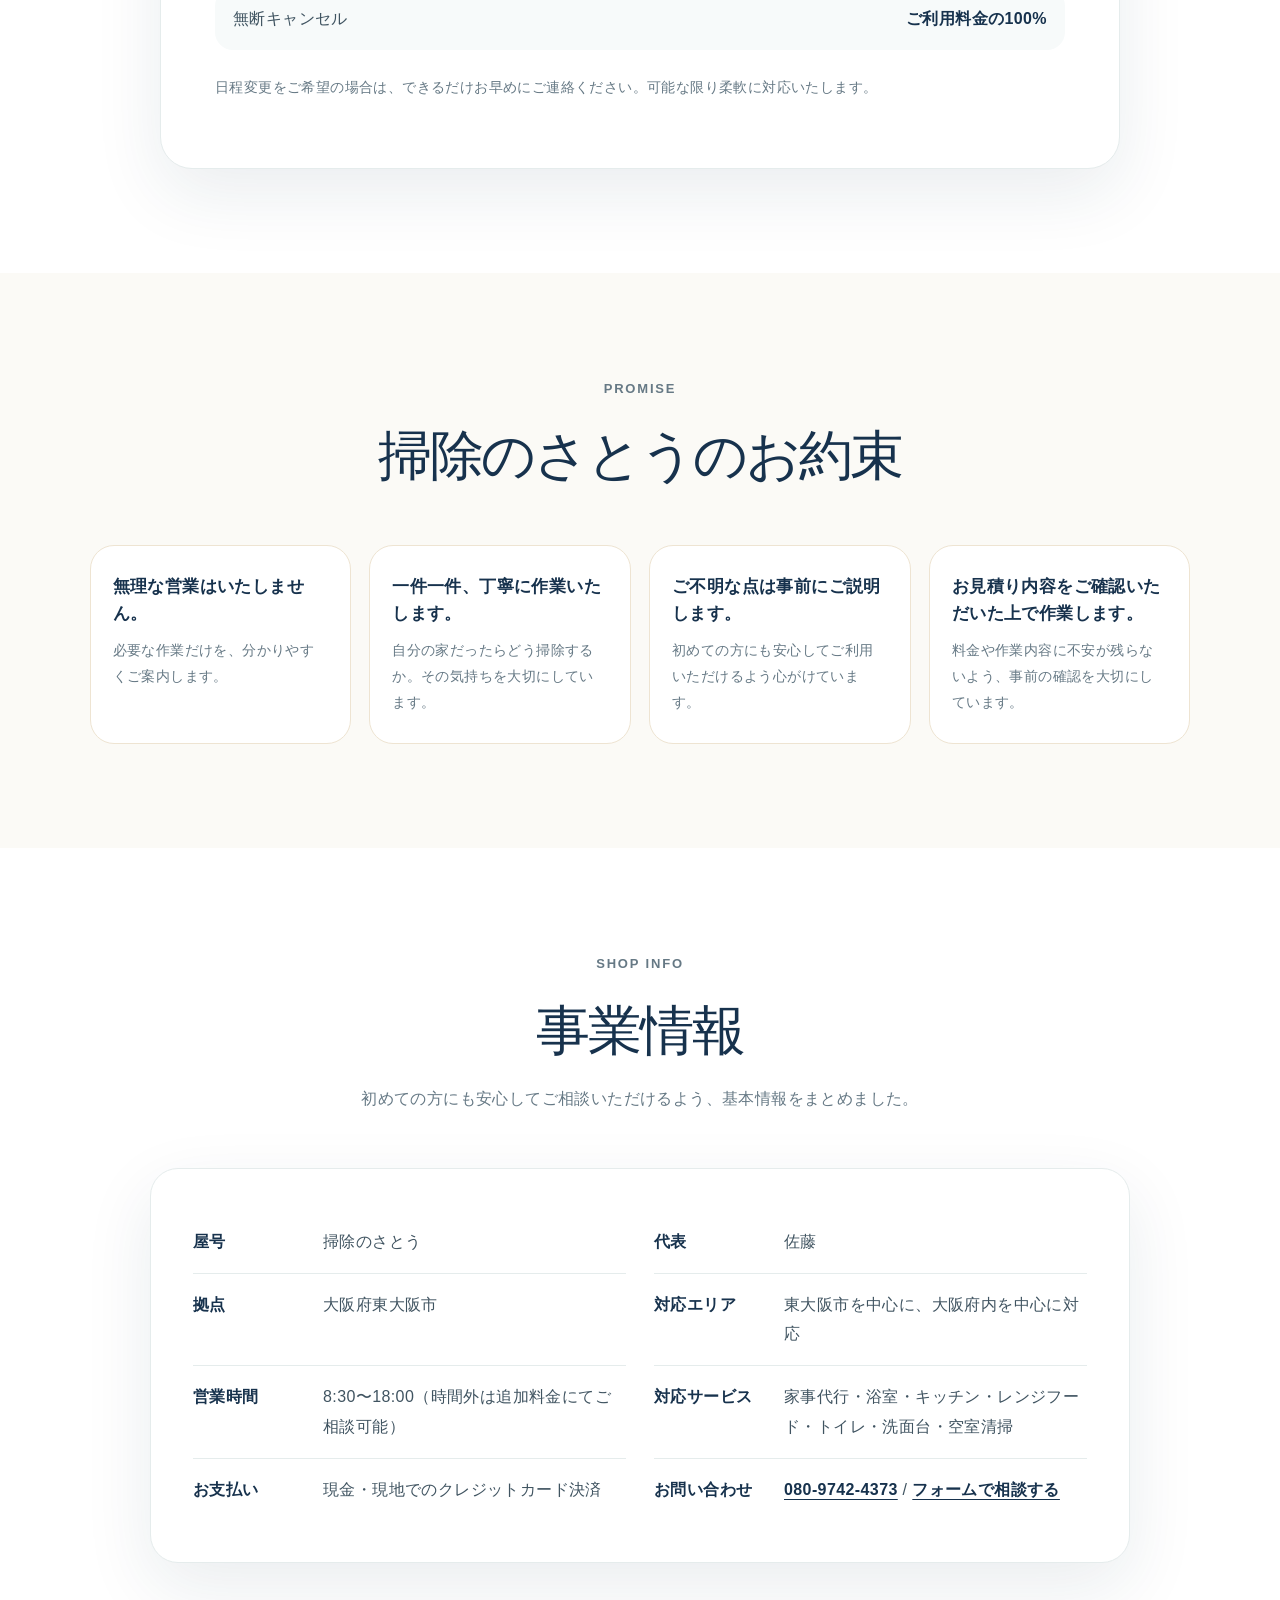
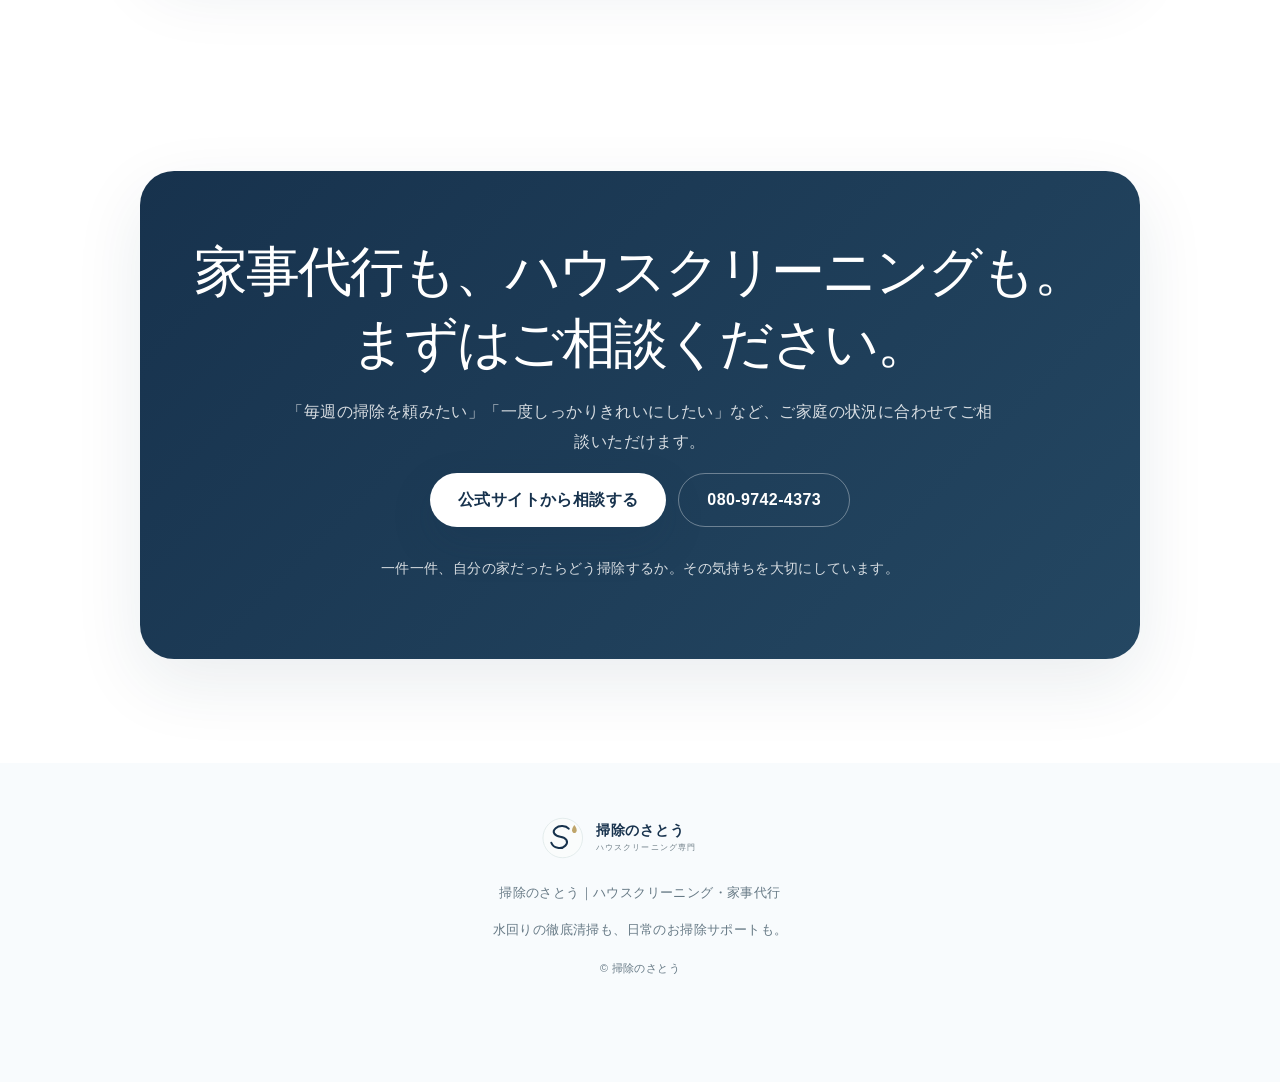
==== commit 47b5c22a: "Add files via upload" ====
--- a/index.html
+++ b/index.html
@@ -137,7 +137,7 @@
   <div class="reason-layout">
     <div class="reason-grid">
       <article class="reveal"><span>01</span><h3>丁寧な作業</h3><p>見える汚れだけでなく、細かな部分まで確認しながら進めます。</p></article>
-      <article class="reveal"><span>02</span><h3>定期利用も相談可</h3><p>ハウスクリーニングの後、きれいな状態を保つ家事代行までご相談いただけます。</p></article>
+      <article class="reveal"><span>02</span><h3>家事代行も相談可</h3><p>ハウスクリーニングの後、きれいな状態を保つ家事代行までご相談いただけます。</p></article>
       <article class="reveal"><span>03</span><h3>時間内で最大限</h3><p>家事代行でも、時間配分と気配りを大切に、優先順位をつけて整えます。</p></article>
       <article class="reveal"><span>04</span><h3>地域密着</h3><p>東大阪市を拠点に、大阪府内を中心にお伺いしています。</p></article>
     </div>
@@ -188,9 +188,9 @@
   </div>
   <div class="choice-grid">
     <article class="choice-card featured reveal">
-      <span class="choice-label">定期・スポット</span>
+      <span class="choice-label">月1回・スポット</span>
       <h3>家事代行の料金</h3>
-      <p>初回お試し、月1回からの定期利用、スポット利用の料金と受付日時を掲載しています。</p>
+      <p>初回お試し、月1回からの継続利用、スポット利用の料金と受付日時を掲載しています。</p>
       <a class="button primary" href="housekeeping.html#price">家事代行の料金を見る</a>
     </article>
     <article class="choice-card reveal">
@@ -213,7 +213,7 @@
     <details><summary>駐車場がない場合はどうなりますか？</summary><p>近隣のコインパーキングを利用する場合があります。駐車場代が必要な場合は事前にご相談いたします。</p></details>
     <details><summary>支払い方法は何がありますか？</summary><p>現金・現地でのクレジットカード決済に対応しています。作業後、現地でお支払いいただけます。</p></details>
     <details><summary>対応エリアはどこですか？</summary><p>東大阪市を拠点に、大阪府内を中心にお伺いしています。</p></details>
-    <details><summary>家事代行は依頼できますか？</summary><p>はい。定期利用は月1回から、スポット利用もご相談いただけます。公式サイトから直接お問い合わせください。</p></details>
+    <details><summary>家事代行は依頼できますか？</summary><p>はい。月1回からの継続利用も、スポット利用もご相談いただけます。公式サイトから直接お問い合わせください。</p></details>
     <details><summary>家事代行とハウスクリーニングの違いは何ですか？</summary><p>家事代行は日常清掃を継続してきれいな状態を保つサービスです。ハウスクリーニングは、専門道具や洗剤でたまった汚れを落とす専門清掃です。</p></details>
     <details><summary>公式サイトから直接依頼できますか？</summary><p>はい。掃除のさとう公式サービスとして、家事代行のご相談を受け付けています。</p></details>
   </div>
